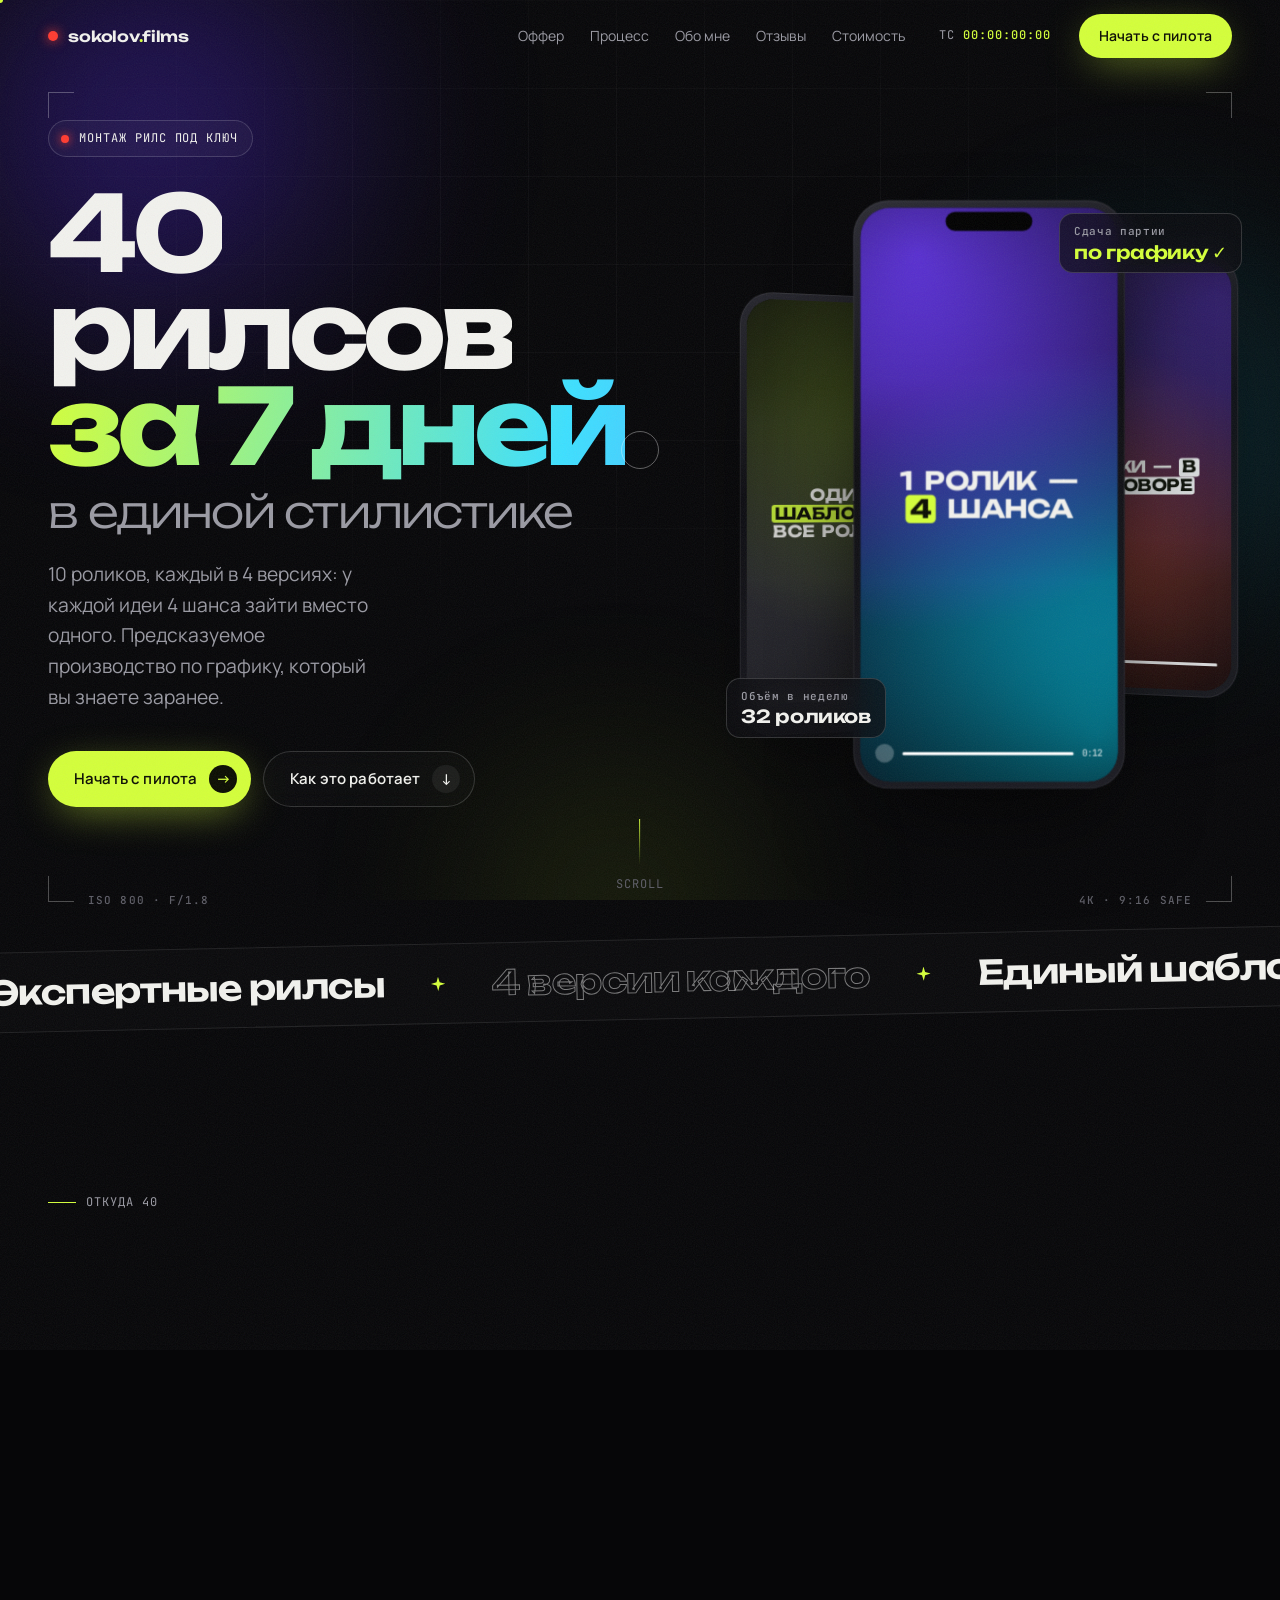
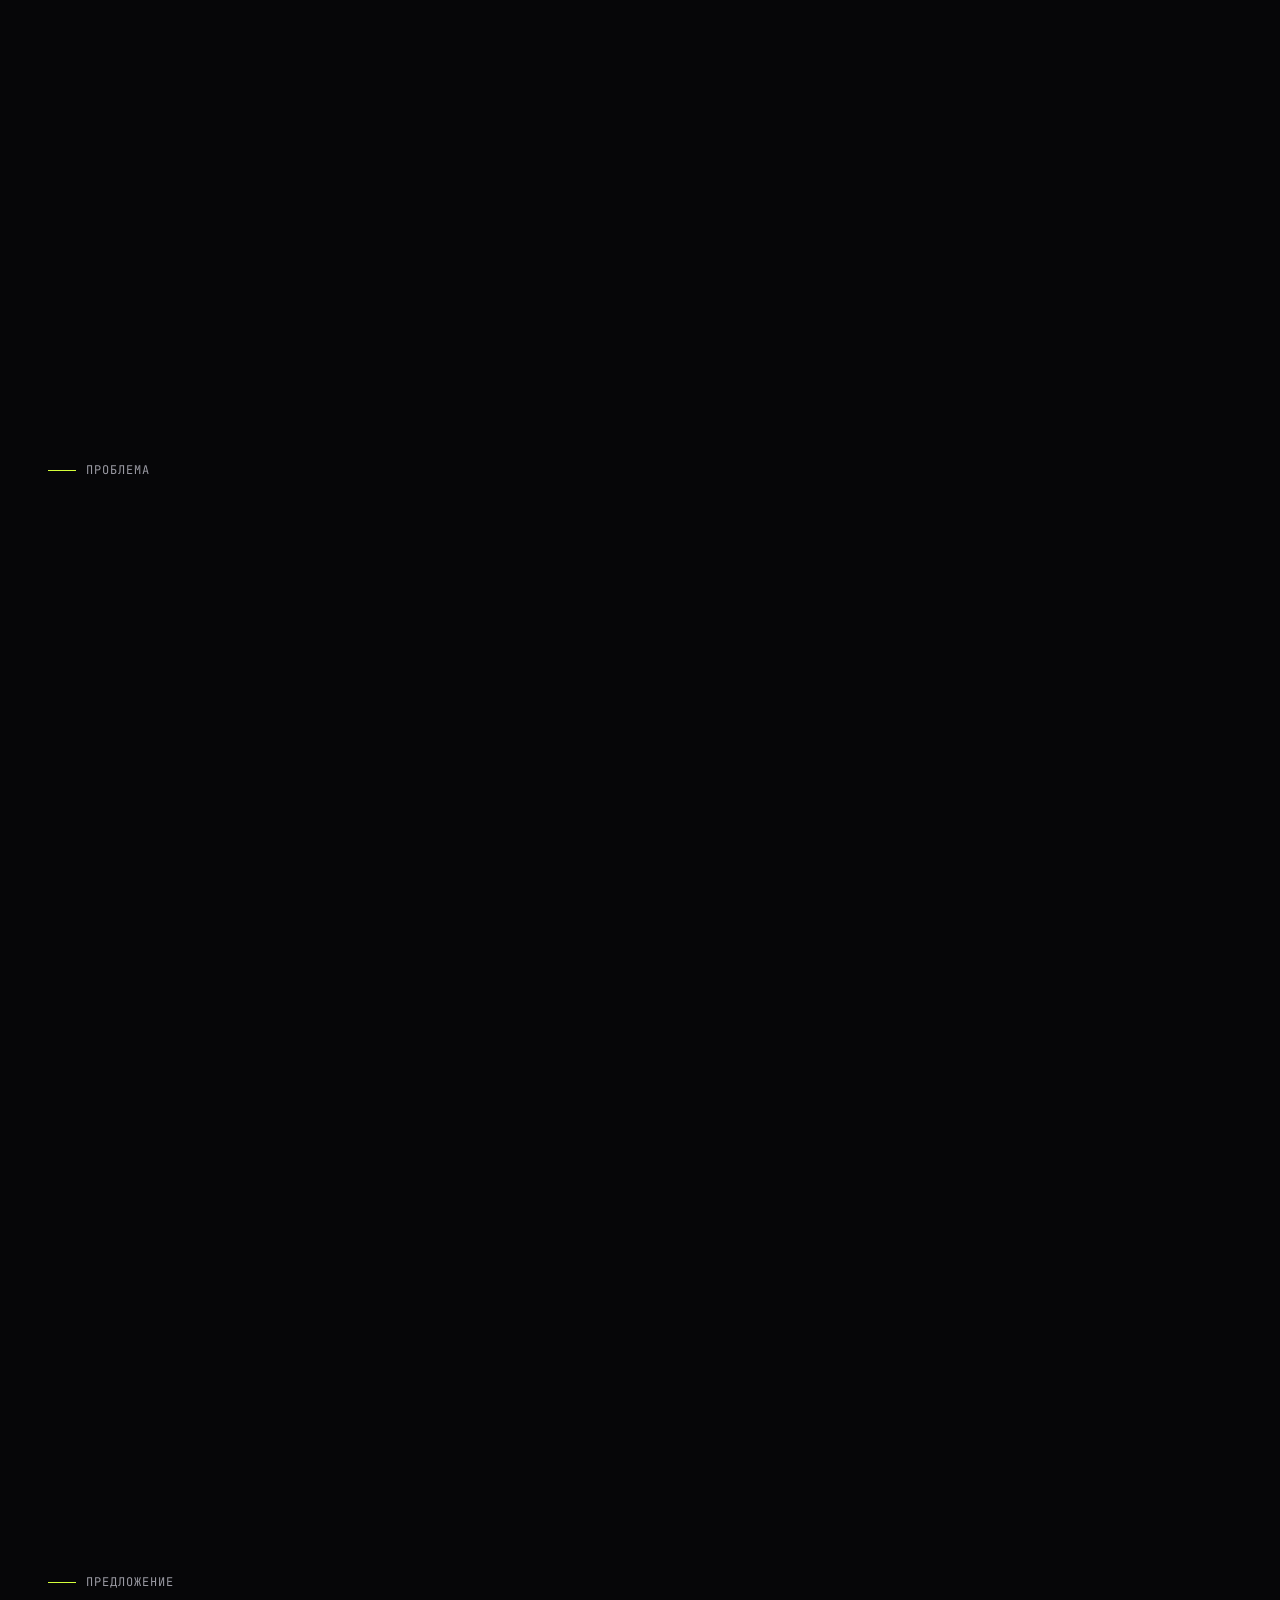
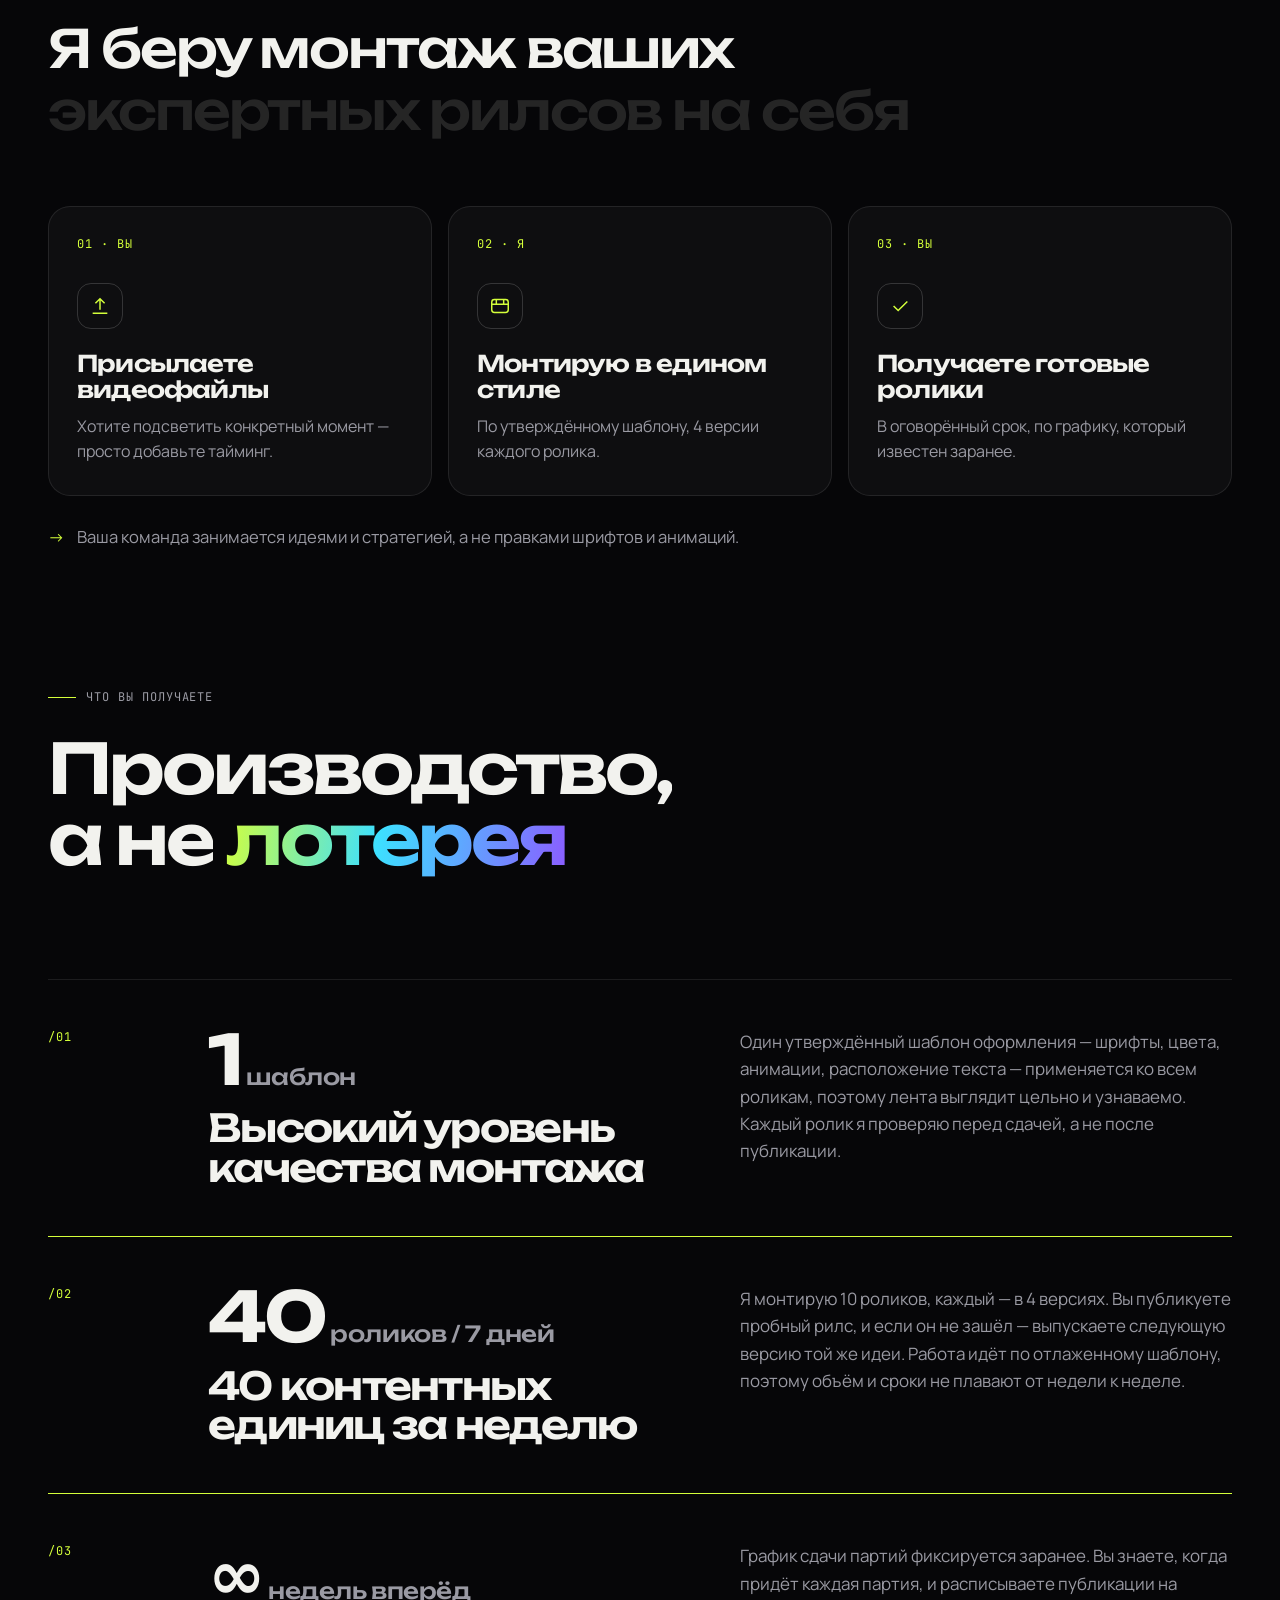
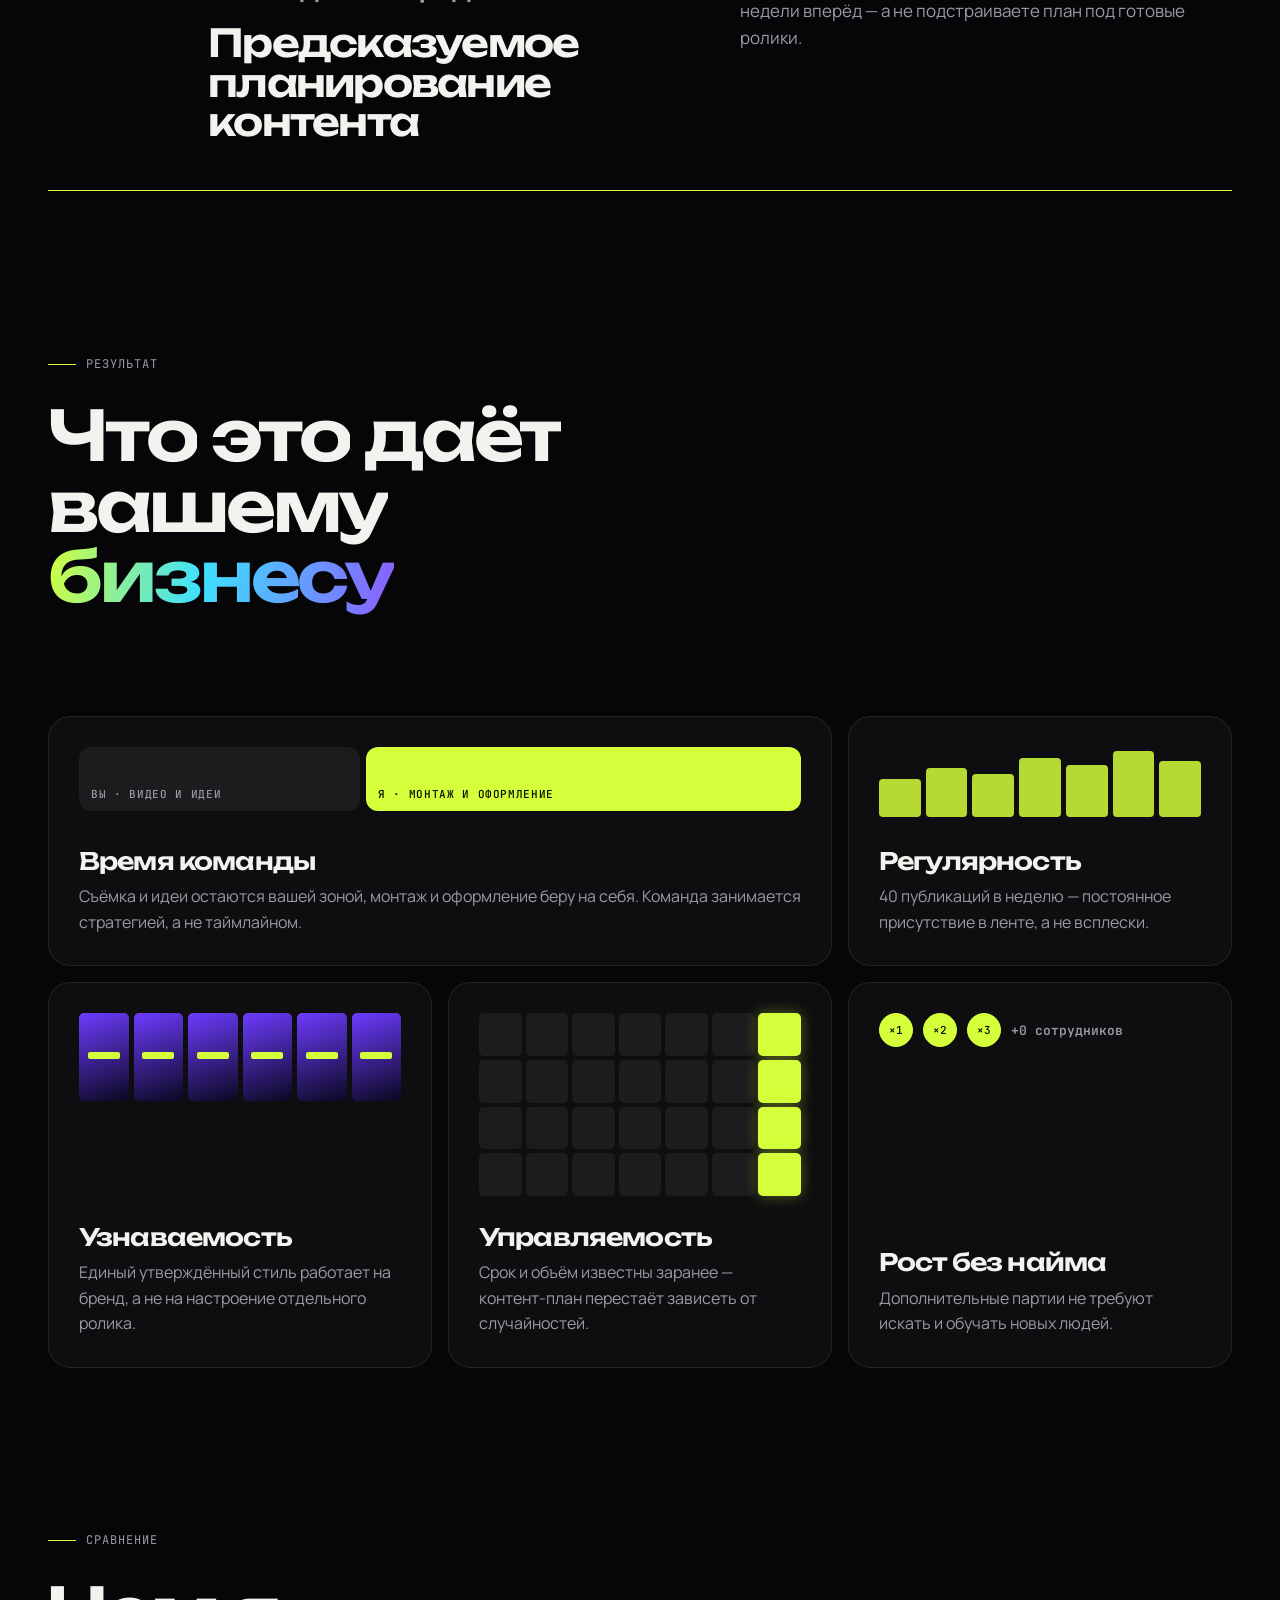
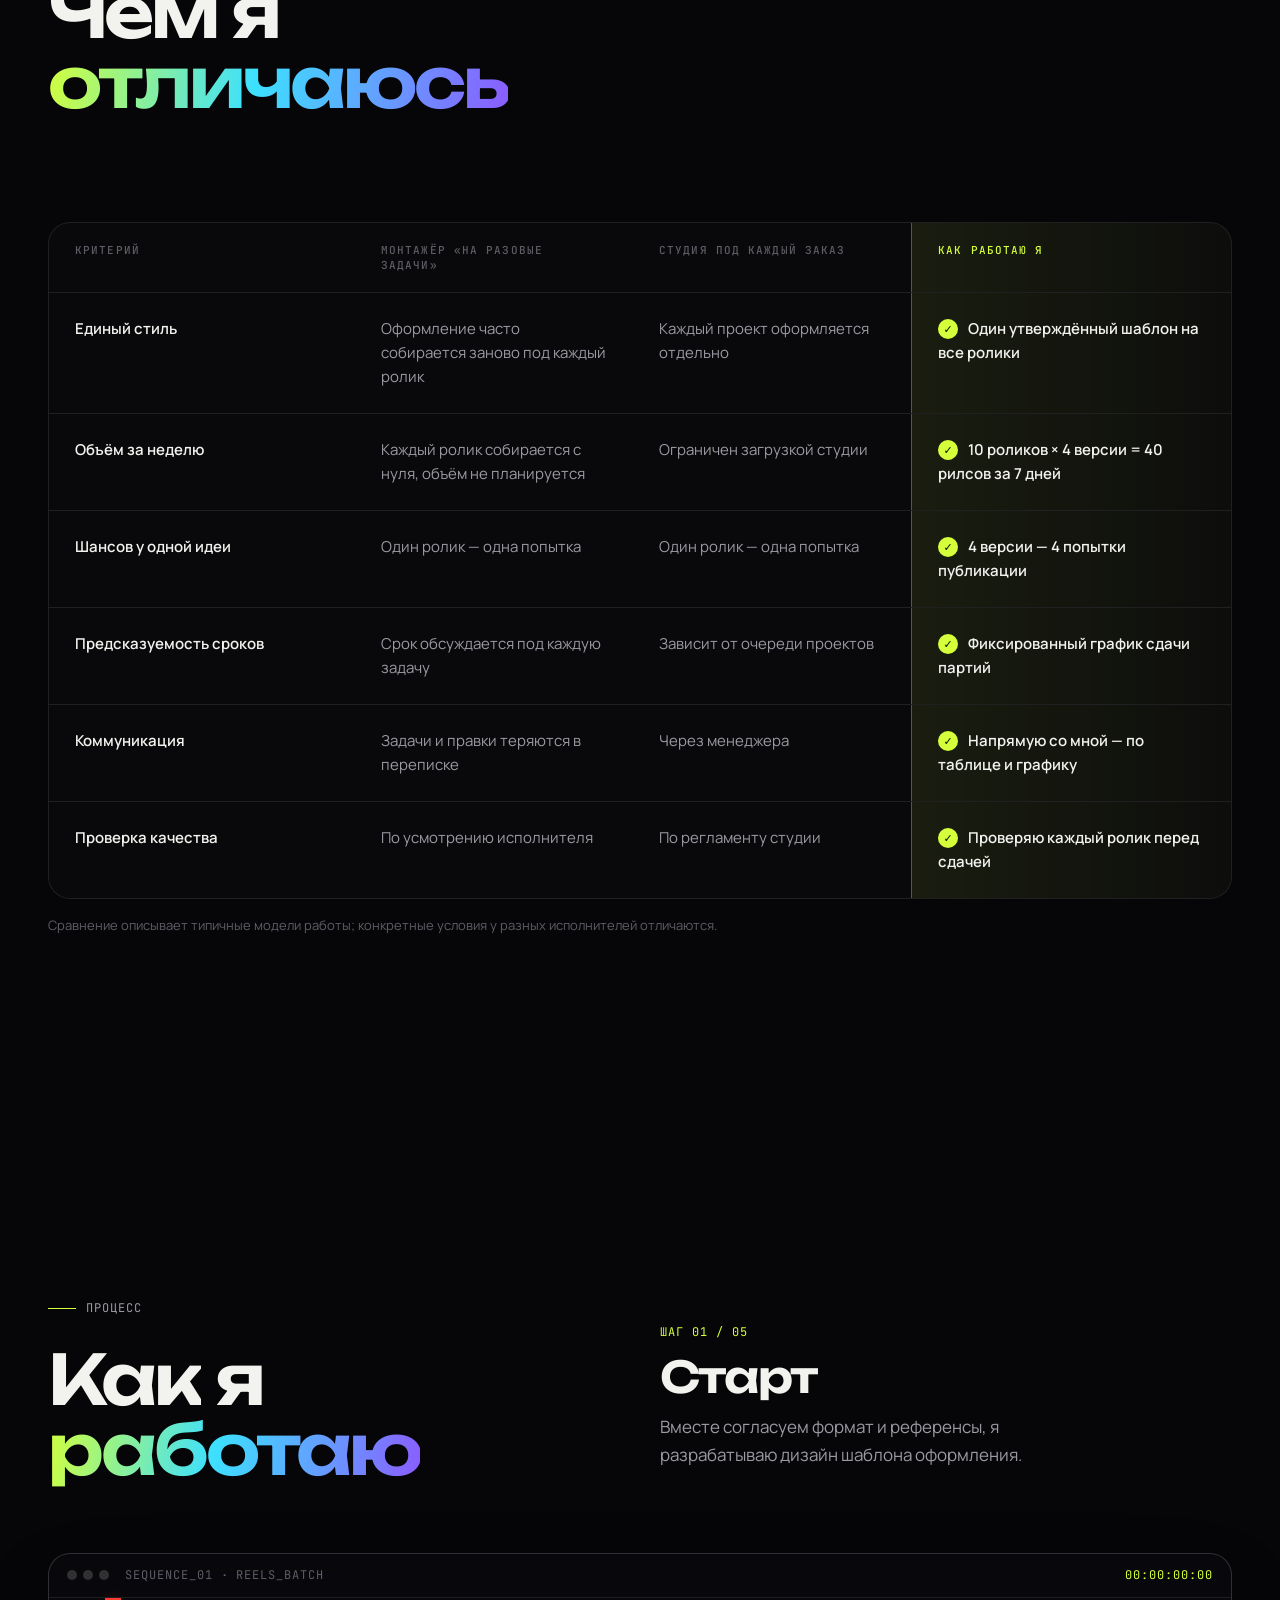
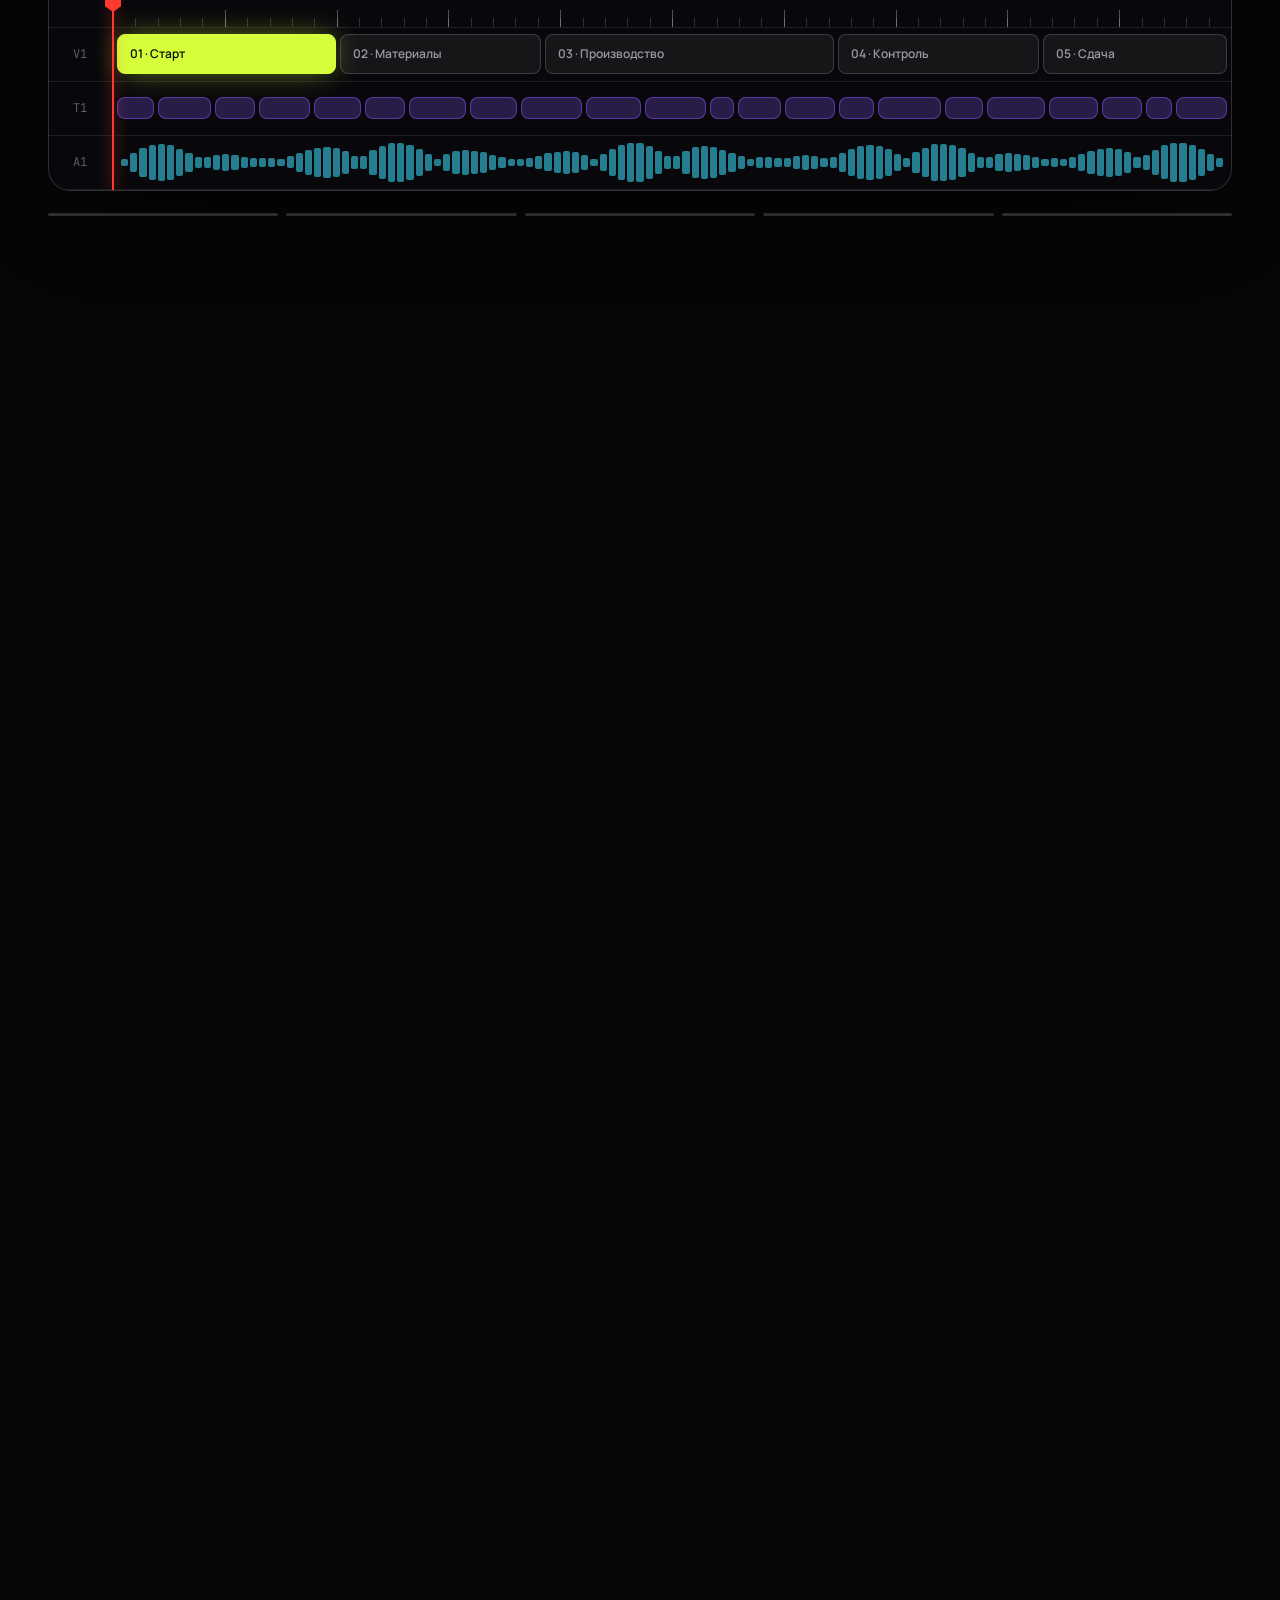
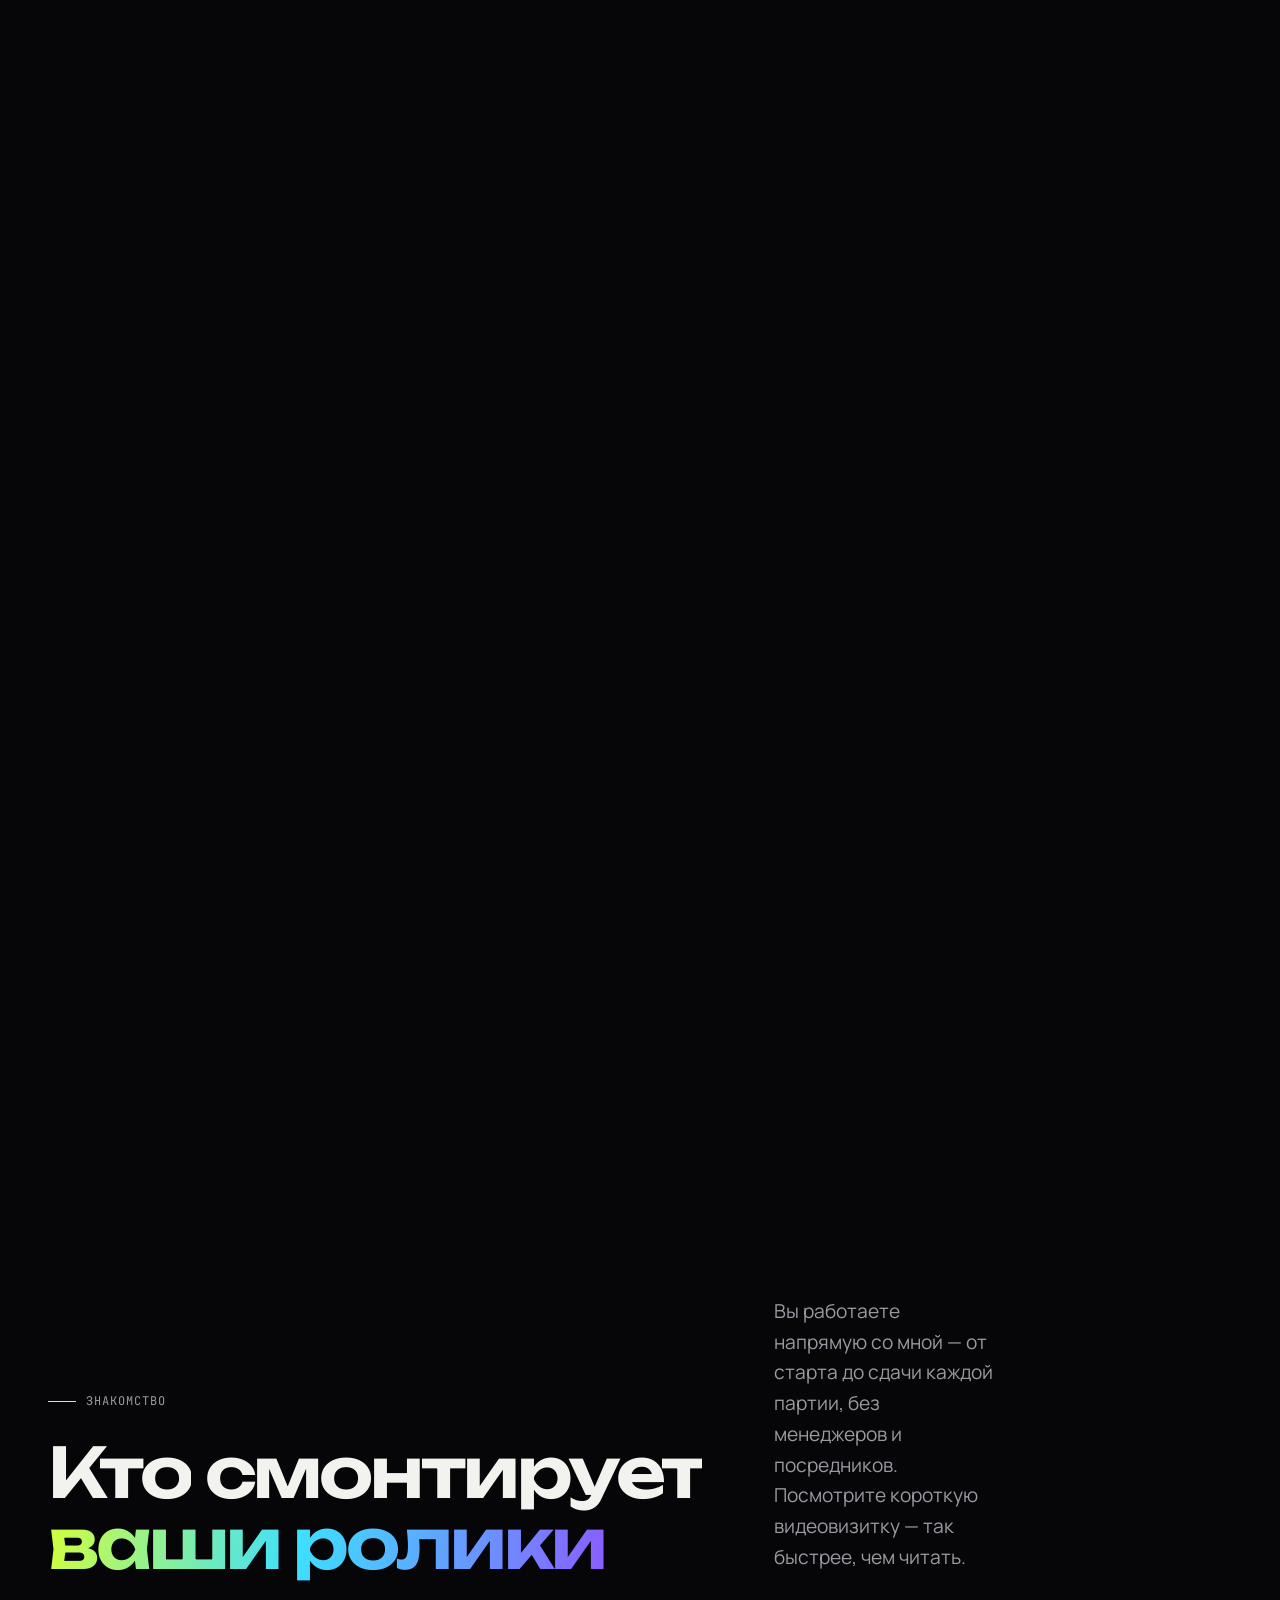
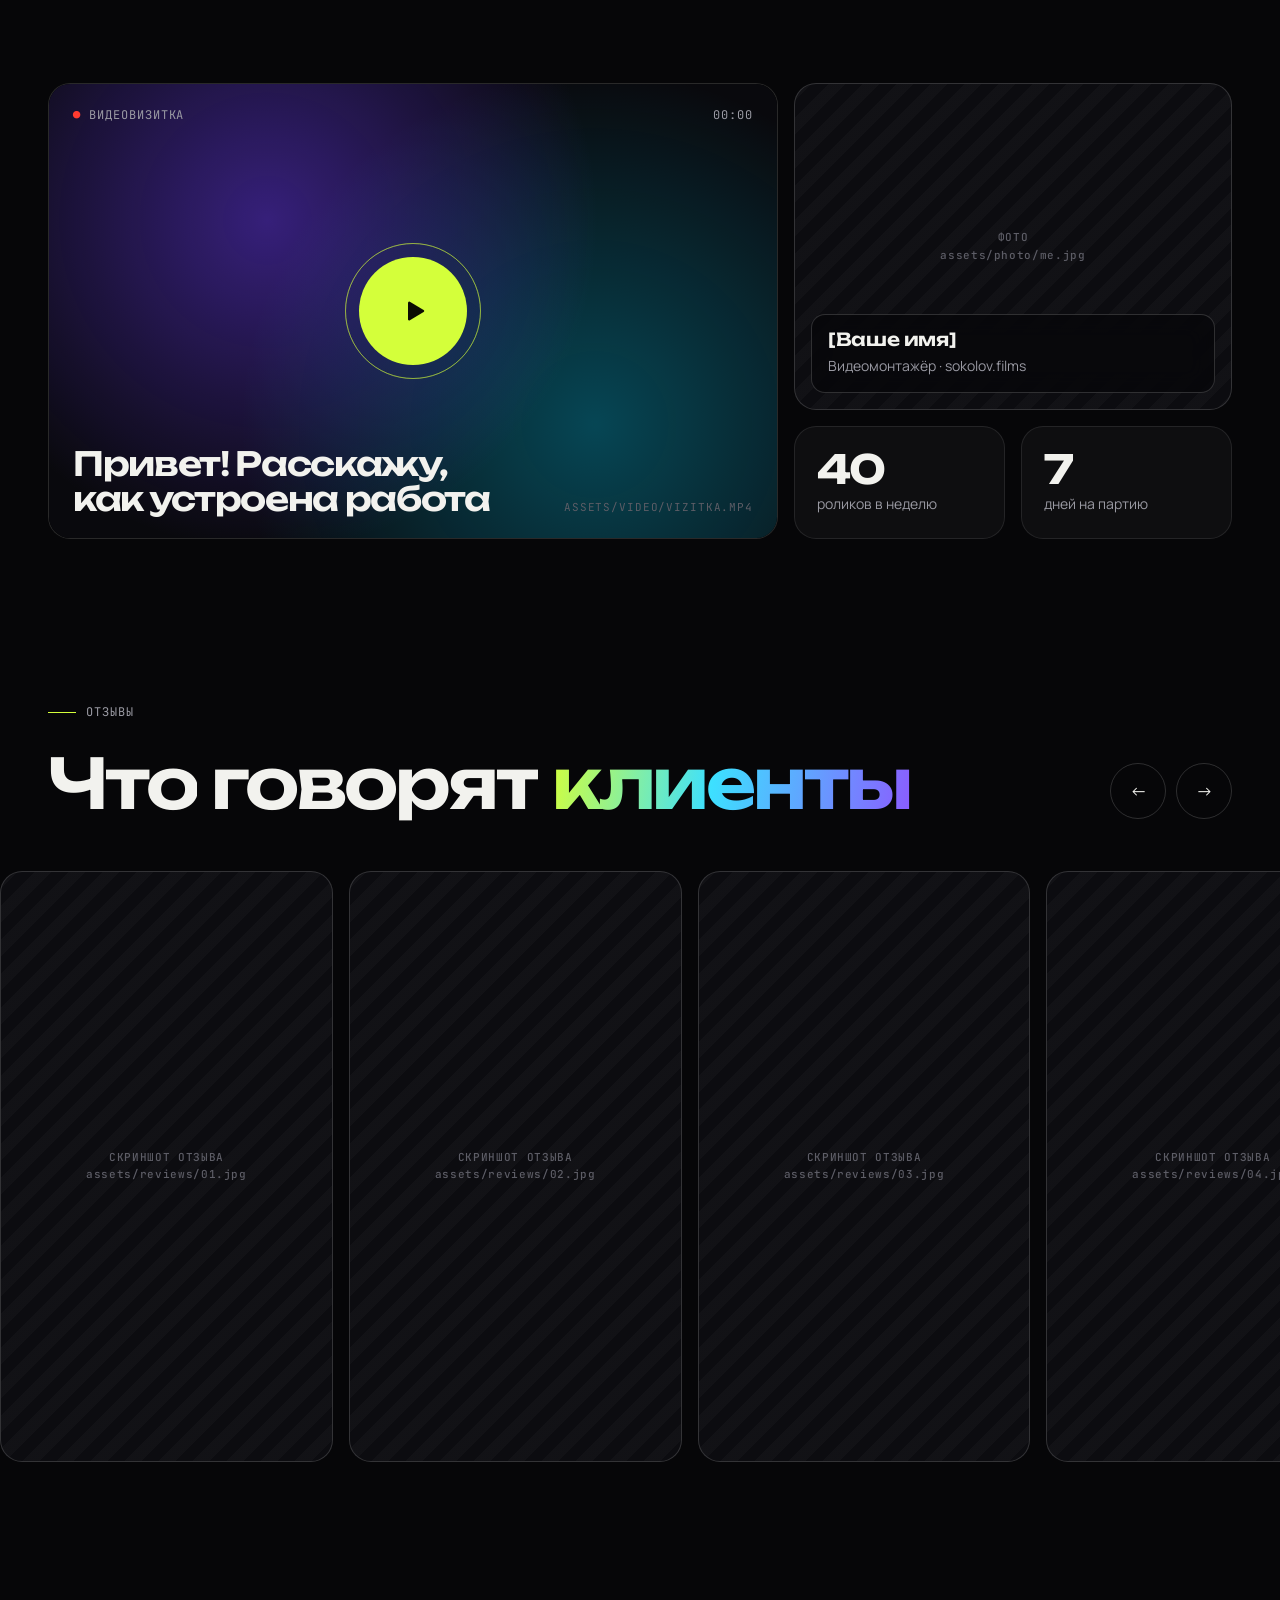
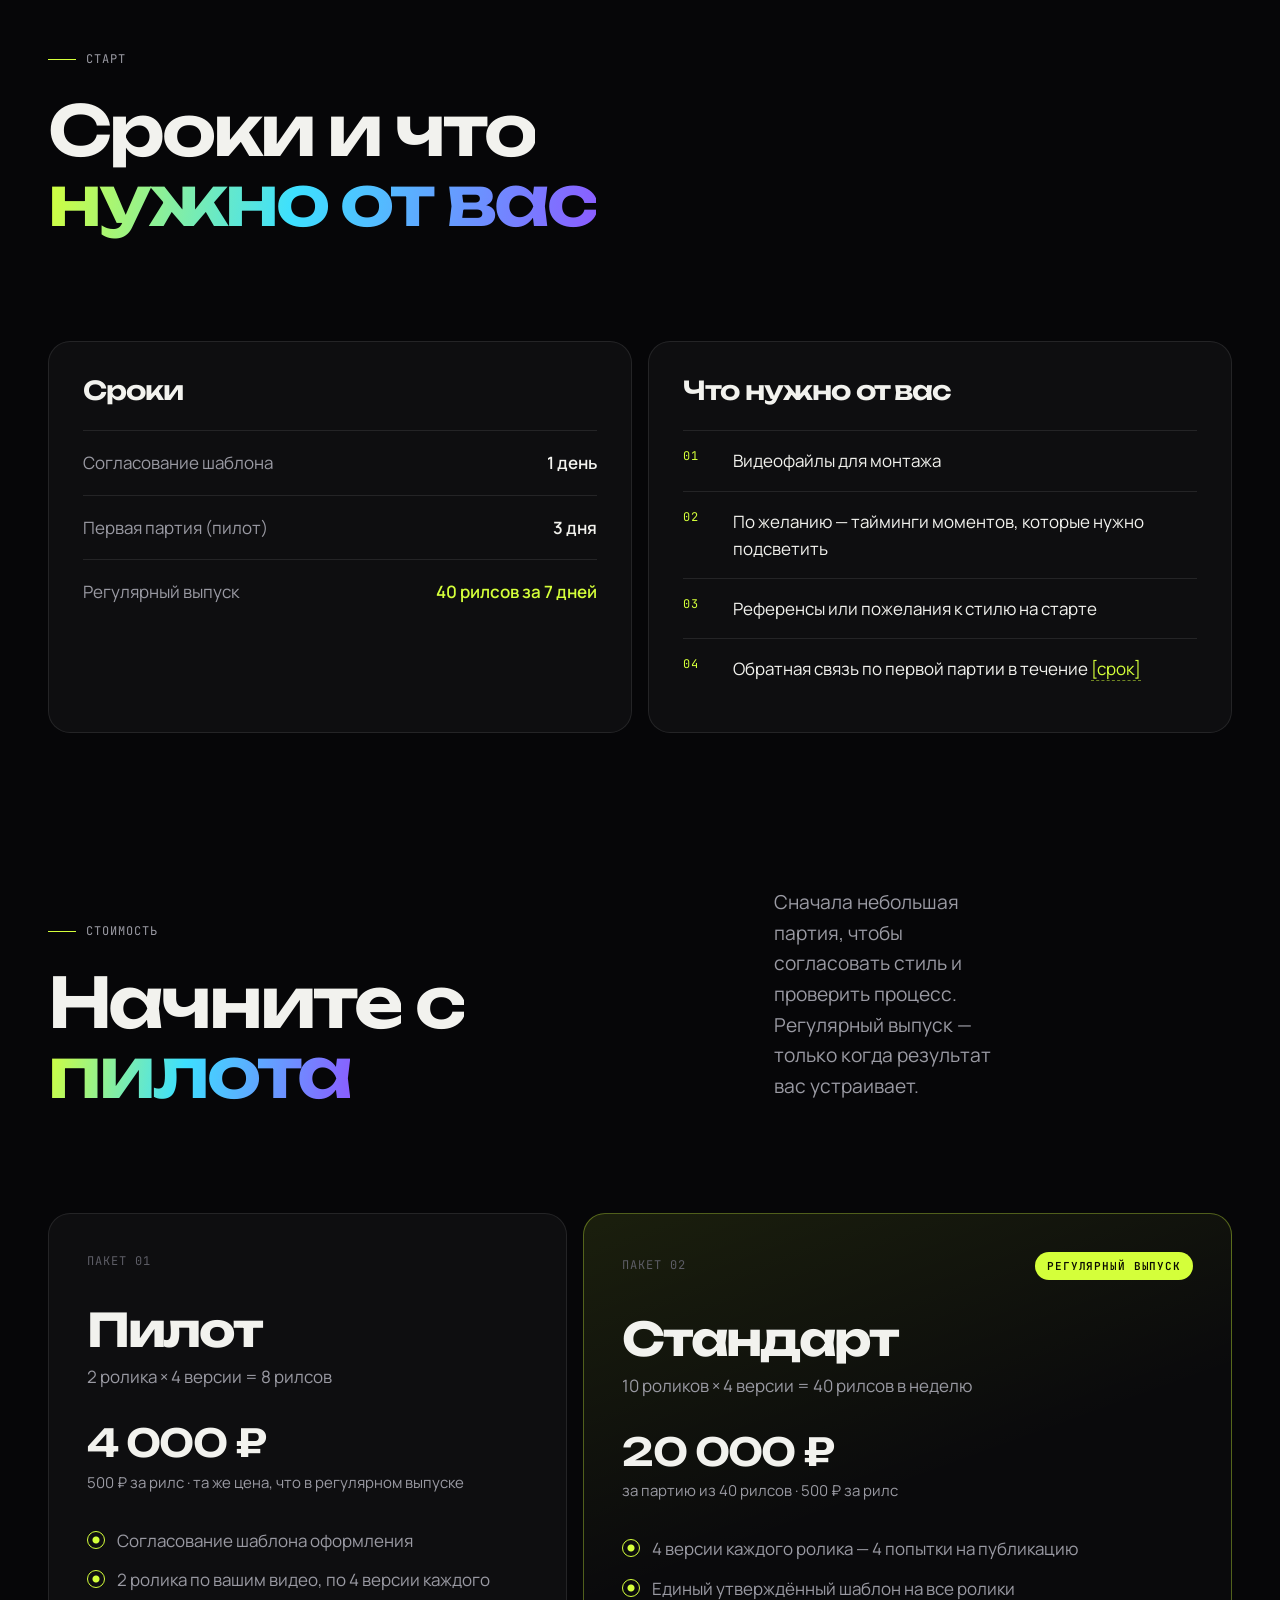
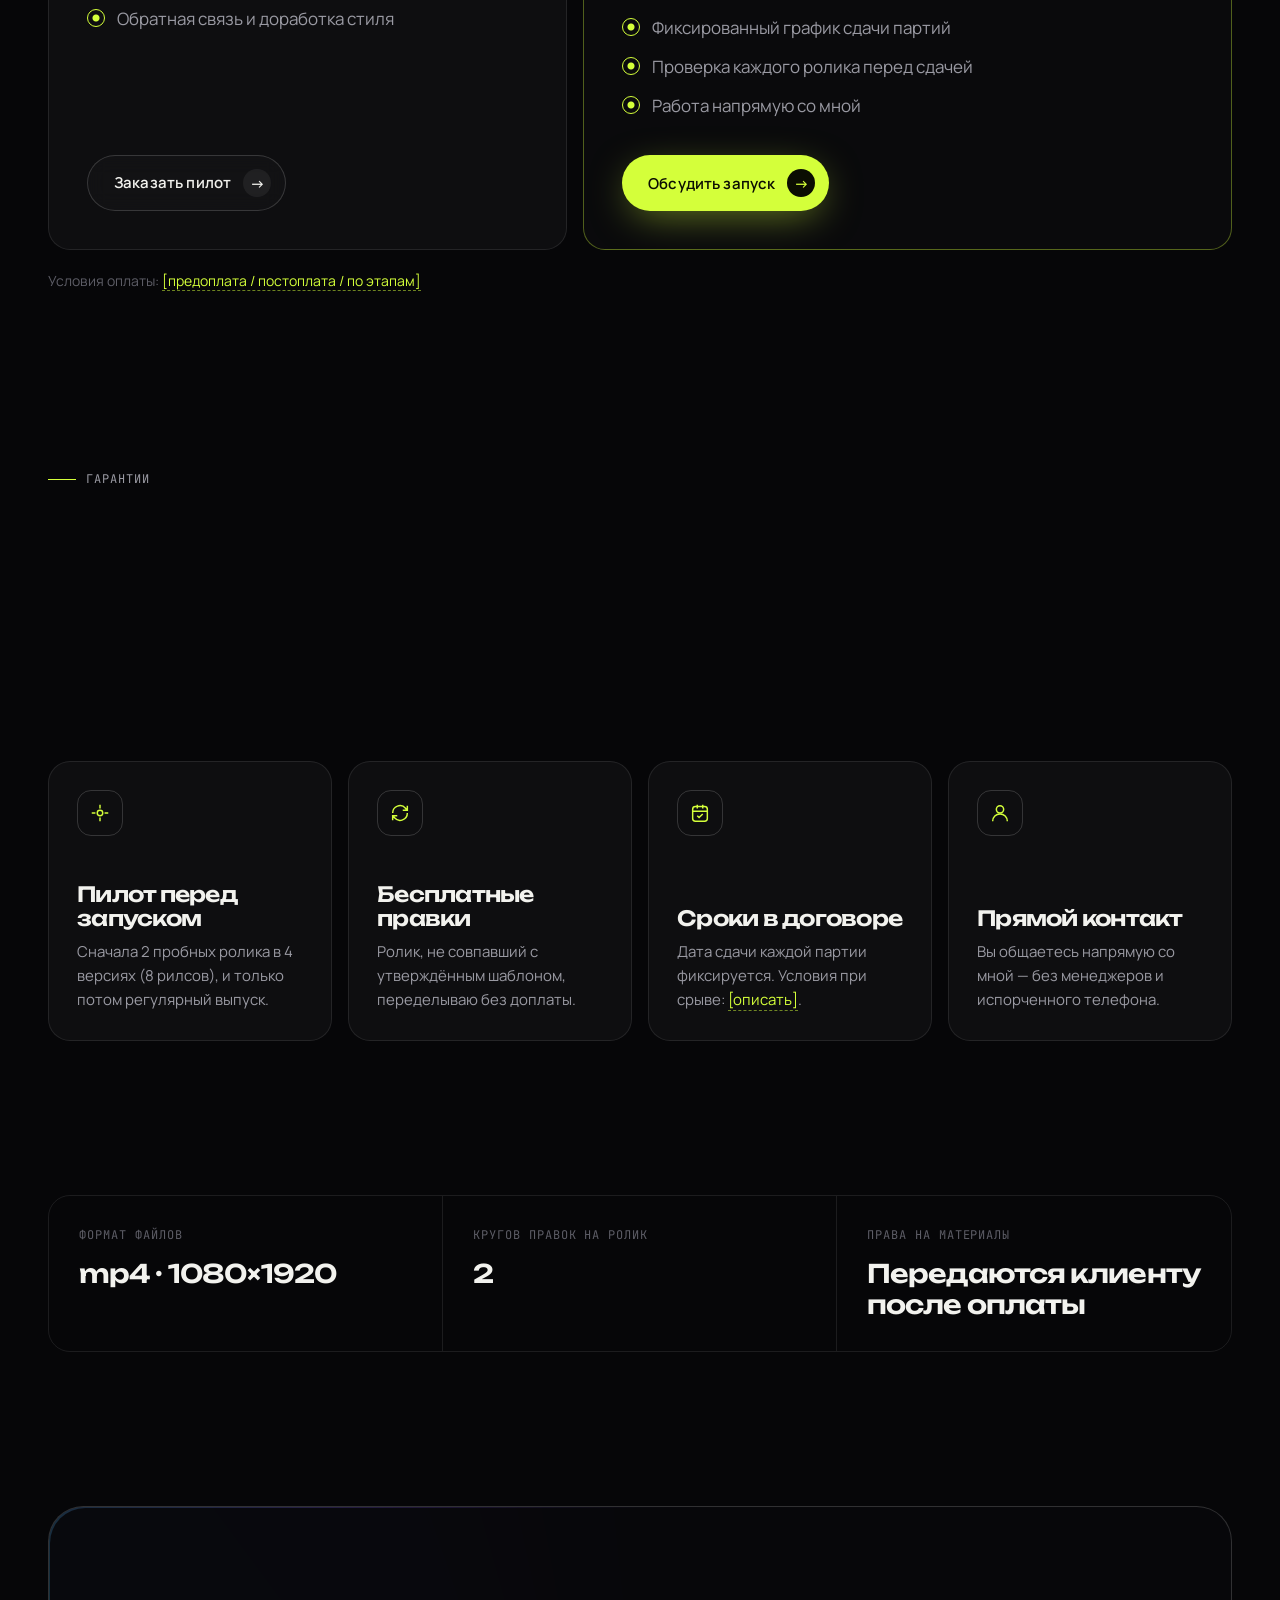
==== index.html @ 47678e2d "Add lead form that sends requests to Telegram The form posts to /api/lead, a Vercel function that fo" ====
<!doctype html>
<html lang="ru">
<head>
<meta charset="utf-8">
<meta name="viewport" content="width=device-width, initial-scale=1, viewport-fit=cover">
<title>Монтаж рилс под ключ — 40 роликов за 7 дней</title>
<meta name="description" content="Монтаж экспертных рилсов под ключ: 40 готовых роликов за 7 дней в единой фирменной стилистике и по фиксированному графику.">
<meta name="theme-color" content="#060608">
<meta property="og:type" content="website">
<meta property="og:title" content="Монтаж рилс под ключ — 40 роликов за 7 дней">
<meta property="og:description" content="Единый шаблон, проверка каждого ролика, фиксированный график сдачи партий.">
<!-- <meta property="og:image" content="assets/og.jpg"> -->
<link rel="icon" href="data:image/svg+xml,%3Csvg xmlns='http://www.w3.org/2000/svg' viewBox='0 0 32 32'%3E%3Crect width='32' height='32' rx='8' fill='%23060608'/%3E%3Ccircle cx='16' cy='16' r='7' fill='%23d4ff3a'/%3E%3C/svg%3E">
<link rel="preconnect" href="https://fonts.googleapis.com">
<link rel="preconnect" href="https://fonts.gstatic.com" crossorigin>
<link href="https://fonts.googleapis.com/css2?family=Unbounded:wght@300;400;500;600;700;800&family=Manrope:wght@300;400;500;600;700&family=JetBrains+Mono:wght@400;500&display=swap" rel="stylesheet">

<style>
/* =========================================================
   ТОКЕНЫ
   ========================================================= */
:root{
  --bg:#060608;
  --bg-2:#0c0c10;
  --panel:rgba(255,255,255,.035);
  --panel-2:rgba(255,255,255,.06);
  --line:rgba(255,255,255,.09);
  --line-2:rgba(255,255,255,.16);
  --text:#f2f2ee;
  --muted:#9a9aa3;
  --dim:#5d5d66;
  --acid:#d4ff3a;          /* главный акцент */
  --acid-ink:#0b0d02;
  --rec:#ff3b30;
  --violet:#8b5cff;
  --cyan:#3de0ff;
  --iris:linear-gradient(100deg,#d4ff3a 0%,#3de0ff 45%,#8b5cff 100%);
  --r:22px;
  --r-sm:14px;
  --gut:clamp(16px,4vw,48px);
  --max:1320px;
  --f-display:"Unbounded",system-ui,sans-serif;
  --f-body:"Manrope",system-ui,sans-serif;
  --f-mono:"JetBrains Mono",ui-monospace,monospace;
  --ease:cubic-bezier(.2,.7,.1,1);
}
*,*::before,*::after{box-sizing:border-box}
html{-webkit-text-size-adjust:100%;scroll-behavior:smooth}
body{
  margin:0;background:var(--bg);color:var(--text);
  font:400 17px/1.6 var(--f-body);
  -webkit-font-smoothing:antialiased;overflow-x:hidden;
}
img,video{display:block;max-width:100%}
a{color:inherit;text-decoration:none}
button{font:inherit;color:inherit;background:none;border:0;cursor:pointer}
::selection{background:var(--acid);color:var(--acid-ink)}
.wrap{max-width:var(--max);margin:0 auto;padding:0 var(--gut)}
.mono{font-family:var(--f-mono);font-size:12px;letter-spacing:.08em;text-transform:uppercase}
.ph{ /* заглушки, которые нужно заполнить */
  color:var(--acid);border-bottom:1px dashed rgba(212,255,58,.5);white-space:nowrap
}

/* =========================================================
   ФОН: свечения, сетка, зерно
   ========================================================= */
.bg{position:fixed;inset:0;z-index:-1;overflow:hidden;pointer-events:none}
.bg .blob{position:absolute;border-radius:50%;filter:blur(90px);opacity:.45;will-change:transform}
.bg .b1{width:48vw;height:48vw;left:-12vw;top:-14vw;background:radial-gradient(circle,#5b2cff 0%,transparent 65%);animation:drift1 22s ease-in-out infinite alternate}
.bg .b2{width:40vw;height:40vw;right:-10vw;top:20vh;background:radial-gradient(circle,#0fb6d9 0%,transparent 65%);opacity:.3;animation:drift2 26s ease-in-out infinite alternate}
.bg .b3{width:36vw;height:36vw;left:30vw;bottom:-18vw;background:radial-gradient(circle,#9dc71a 0%,transparent 65%);opacity:.18;animation:drift1 30s ease-in-out infinite alternate-reverse}
@keyframes drift1{to{transform:translate(8vw,6vh) scale(1.15)}}
@keyframes drift2{to{transform:translate(-10vw,-4vh) scale(.9)}}
.bg .grid{position:absolute;inset:0;
  background-image:linear-gradient(var(--line) 1px,transparent 1px),linear-gradient(90deg,var(--line) 1px,transparent 1px);
  background-size:88px 88px;opacity:.35;
  mask-image:radial-gradient(ellipse 80% 60% at 50% 30%,#000 30%,transparent 80%);
  -webkit-mask-image:radial-gradient(ellipse 80% 60% at 50% 30%,#000 30%,transparent 80%)}
.grain{position:fixed;inset:-50%;z-index:100;pointer-events:none;opacity:.07;
  background-image:url("data:image/svg+xml,%3Csvg xmlns='http://www.w3.org/2000/svg' width='220' height='220'%3E%3Cfilter id='n'%3E%3CfeTurbulence type='fractalNoise' baseFrequency='.9' numOctaves='3' stitchTiles='stitch'/%3E%3C/filter%3E%3Crect width='100%25' height='100%25' filter='url(%23n)'/%3E%3C/svg%3E");
  animation:grain .9s steps(6) infinite}
@keyframes grain{0%{transform:translate(0,0)}20%{transform:translate(-4%,3%)}40%{transform:translate(3%,-5%)}60%{transform:translate(-2%,6%)}80%{transform:translate(5%,2%)}100%{transform:translate(0,0)}}

/* =========================================================
   ПРЕЛОАДЕР
   ========================================================= */
.loader{position:fixed;inset:0;z-index:200;background:var(--bg);display:grid;place-items:center;
  transition:clip-path 1s var(--ease);clip-path:inset(0 0 0 0)}
.loader.done{clip-path:inset(0 0 100% 0)}
.loader-in{width:min(360px,80vw)}
.loader-row{display:flex;justify-content:space-between;color:var(--muted);margin-bottom:12px}
.loader-bar{height:2px;background:var(--line);overflow:hidden}
.loader-bar i{display:block;height:100%;width:0;background:var(--acid);box-shadow:0 0 20px var(--acid)}
.loader-pct{font:500 64px/1 var(--f-display);margin-top:18px;letter-spacing:-.04em}

/* =========================================================
   КУРСОР (только мышь)
   ========================================================= */
.cur,.cur-ring{position:fixed;left:0;top:0;z-index:150;pointer-events:none;border-radius:50%;display:none}
@media (pointer:fine){.cur,.cur-ring{display:block}}
.cur{width:6px;height:6px;margin:-3px 0 0 -3px;background:var(--acid)}
.cur-ring{width:38px;height:38px;margin:-19px 0 0 -19px;border:1px solid rgba(255,255,255,.35);
  transition:width .35s var(--ease),height .35s var(--ease),margin .35s var(--ease),background .35s,border-color .35s;
  display:grid;place-items:center;font:500 10px/1 var(--f-mono);letter-spacing:.1em;color:var(--acid-ink)}
.cur-ring span{opacity:0;transition:opacity .2s}
body.hov .cur-ring{width:64px;height:64px;margin:-32px 0 0 -32px;border-color:var(--acid);background:rgba(212,255,58,.08)}
body.hov-play .cur-ring{width:92px;height:92px;margin:-46px 0 0 -46px;background:var(--acid);border-color:var(--acid)}
body.hov-play .cur-ring span{opacity:1}

/* =========================================================
   ШАПКА
   ========================================================= */
.prog{position:fixed;left:0;top:0;height:2px;width:100%;z-index:90;transform-origin:0 50%;transform:scaleX(0);background:var(--iris)}
header.top{position:fixed;inset:0 0 auto 0;z-index:80;transition:background .4s,backdrop-filter .4s,border-color .4s;border-bottom:1px solid transparent}
header.top.scrolled{background:rgba(6,6,8,.62);backdrop-filter:blur(18px) saturate(1.4);-webkit-backdrop-filter:blur(18px) saturate(1.4);border-color:var(--line)}
.nav{display:flex;align-items:center;gap:28px;height:72px}
.logo{display:flex;align-items:center;gap:10px;font:600 15px/1 var(--f-display);letter-spacing:-.01em}
.logo .dot{width:10px;height:10px;border-radius:50%;background:var(--rec);box-shadow:0 0 12px var(--rec);animation:blink 1.4s steps(2) infinite}
@keyframes blink{50%{opacity:.25}}
.nav-links{display:flex;gap:26px;margin-left:auto;font-size:14px;color:var(--muted)}
.nav-links a{position:relative;transition:color .25s}
.nav-links a:hover{color:var(--text)}
.nav-links a::after{content:"";position:absolute;left:0;bottom:-6px;height:1px;width:100%;background:var(--acid);transform:scaleX(0);transform-origin:right;transition:transform .4s var(--ease)}
.nav-links a:hover::after{transform:scaleX(1);transform-origin:left}
.tc{color:var(--muted);font-variant-numeric:tabular-nums;min-width:118px;text-align:right}
.tc b{color:var(--acid);font-weight:500}
.burger{display:none;width:44px;height:44px;margin-left:auto;border:1px solid var(--line-2);border-radius:50%;position:relative}
.burger i{position:absolute;left:13px;right:13px;height:1.5px;background:var(--text);transition:transform .35s var(--ease),top .35s var(--ease)}
.burger i:nth-child(1){top:18px}.burger i:nth-child(2){top:25px}
body.menu .burger i:nth-child(1){top:21px;transform:rotate(45deg)}
body.menu .burger i:nth-child(2){top:21px;transform:rotate(-45deg)}
.nav-links a{white-space:nowrap}
@media (max-width:1180px){.tc{display:none}}
@media (max-width:980px){.nav-links,.nav-cta{display:none!important}.burger{display:block}}
.mmenu{position:fixed;inset:0;z-index:70;background:rgba(6,6,8,.96);backdrop-filter:blur(20px);-webkit-backdrop-filter:blur(20px);
  display:flex;flex-direction:column;justify-content:center;padding:0 var(--gut);gap:8px;
  clip-path:circle(0% at calc(100% - 38px) 36px);transition:clip-path .7s var(--ease)}
body.menu .mmenu{clip-path:circle(150% at calc(100% - 38px) 36px)}
.mmenu a{font:600 clamp(30px,9vw,48px)/1.2 var(--f-display);letter-spacing:-.03em}
.mmenu a span{color:var(--dim);font:400 12px var(--f-mono);margin-right:14px;vertical-align:middle}

/* =========================================================
   КНОПКИ
   ========================================================= */
.btn{position:relative;display:inline-flex;align-items:center;gap:12px;height:56px;padding:0 26px;border-radius:999px;
  font:600 15px/1 var(--f-body);letter-spacing:.01em;white-space:nowrap;overflow:hidden;isolation:isolate;
  transition:transform .3s var(--ease)}
.btn-acid{background:var(--acid);color:var(--acid-ink);box-shadow:0 0 0 0 rgba(212,255,58,.4),0 10px 40px -10px rgba(212,255,58,.55)}
.btn-acid::before{content:"";position:absolute;inset:0;z-index:-1;background:#fff;transform:translateY(101%);border-radius:inherit;transition:transform .5s var(--ease)}
.btn-acid:hover::before{transform:translateY(0)}
.btn-ghost{border:1px solid var(--line-2);background:rgba(255,255,255,.02);backdrop-filter:blur(10px);-webkit-backdrop-filter:blur(10px)}
.btn-ghost:hover{border-color:var(--text)}
.btn .arr{width:28px;height:28px;border-radius:50%;display:grid;place-items:center;background:var(--acid-ink);color:var(--acid);margin-right:-12px;transition:transform .4s var(--ease)}
.btn-ghost .arr{background:var(--panel-2);color:var(--text)}
.btn:hover .arr{transform:rotate(-45deg)}
.btn-sm{height:44px;padding:0 20px;font-size:14px}

/* =========================================================
   ОБЩИЕ СЕКЦИИ
   ========================================================= */
section{position:relative;padding:clamp(90px,12vw,170px) 0}
.eyebrow{display:inline-flex;align-items:center;gap:10px;color:var(--muted);margin-bottom:26px}
.eyebrow::before{content:"";width:28px;height:1px;background:var(--acid)}
.h2{font:600 clamp(32px,5.4vw,76px)/1.02 var(--f-display);letter-spacing:-.045em;margin:0 0 28px;max-width:16ch}
.h2 em{font-style:normal;background:var(--iris);-webkit-background-clip:text;background-clip:text;color:transparent}
.lead{font-size:clamp(17px,1.5vw,20px);color:var(--muted);max-width:56ch;margin:0}
.sec-head{display:grid;grid-template-columns:1.2fr .8fr;gap:40px;align-items:end;margin-bottom:clamp(48px,6vw,80px)}
@media (max-width:860px){.sec-head{grid-template-columns:1fr;gap:0}}

/* появление */
.rv{opacity:0;transform:translateY(40px);transition:opacity 1s var(--ease),transform 1s var(--ease)}
.rv.in{opacity:1;transform:none}
.w{display:inline-block;overflow:hidden;vertical-align:top;padding-bottom:.08em;margin-bottom:-.08em}
.w>span{display:inline-block;transform:translateY(110%);transition:transform 1s var(--ease)}
.split.in .w>span{transform:none}

/* карточки со «спотлайтом» */
.spot{position:relative;background:var(--panel);border:1px solid var(--line);border-radius:var(--r);overflow:hidden;isolation:isolate}
.spot::before{content:"";position:absolute;inset:0;z-index:-1;opacity:0;transition:opacity .4s;
  background:radial-gradient(420px circle at var(--mx,50%) var(--my,50%),rgba(212,255,58,.10),transparent 60%)}
.spot::after{content:"";position:absolute;inset:0;border-radius:inherit;padding:1px;pointer-events:none;opacity:0;transition:opacity .4s;
  background:radial-gradient(300px circle at var(--mx,50%) var(--my,50%),rgba(212,255,58,.7),transparent 60%);
  -webkit-mask:linear-gradient(#000 0 0) content-box,linear-gradient(#000 0 0);-webkit-mask-composite:xor;mask-composite:exclude}
.spot:hover::before,.spot:hover::after{opacity:1}

/* =========================================================
   HERO
   ========================================================= */
.hero{min-height:100svh;padding:120px 0 60px;display:flex;align-items:center}
.hero .wrap{width:100%;display:grid;grid-template-columns:1.15fr .85fr;gap:40px;align-items:center}
.vf{position:absolute;inset:92px var(--gut) 28px;pointer-events:none}
.vf i{position:absolute;width:26px;height:26px;border-color:rgba(255,255,255,.28);border-style:solid;border-width:0}
.vf i:nth-child(1){left:0;top:0;border-left-width:1px;border-top-width:1px}
.vf i:nth-child(2){right:0;top:0;border-right-width:1px;border-top-width:1px}
.vf i:nth-child(3){left:0;bottom:0;border-left-width:1px;border-bottom-width:1px}
.vf i:nth-child(4){right:0;bottom:0;border-right-width:1px;border-bottom-width:1px}
.vf .vf-l,.vf .vf-r{position:absolute;bottom:-4px;color:var(--dim);font:500 11px/1 var(--f-mono);letter-spacing:.1em}
.vf .vf-l{left:40px}.vf .vf-r{right:40px}
.rec{display:inline-flex;align-items:center;gap:10px;padding:8px 14px 8px 12px;border:1px solid var(--line-2);border-radius:999px;background:rgba(255,255,255,.03);color:var(--text)}
.rec i{width:8px;height:8px;border-radius:50%;background:var(--rec);box-shadow:0 0 10px var(--rec);animation:blink 1.4s steps(2) infinite}
.h1{font:700 clamp(44px,8.2vw,128px)/.92 var(--f-display);letter-spacing:-.06em;margin:28px 0 26px}
.h1 .ln{display:block}
.h1 .grad{background:var(--iris);background-size:200% 100%;-webkit-background-clip:text;background-clip:text;color:transparent;animation:iris 8s linear infinite}
@keyframes iris{to{background-position:200% 0}}
.h1 .thin{font-weight:300;color:var(--muted)}
.hero p.lead{margin-bottom:38px}
.hero-cta{display:flex;flex-wrap:wrap;gap:12px}
.hero-meta{display:flex;flex-wrap:wrap;gap:8px 22px;margin-top:44px;color:var(--dim)}
.hero-meta span::before{content:"◆ ";color:var(--acid)}

/* телефоны */
.phones{position:relative;height:min(640px,78vh);perspective:1400px}
.phones-in{position:absolute;inset:0;transform-style:preserve-3d;transition:transform .6s var(--ease)}
.ph9{position:absolute;aspect-ratio:9/19.5;border-radius:34px;padding:7px;
  background:linear-gradient(160deg,#2b2b33,#0d0d11 40%,#1b1b22);box-shadow:0 40px 90px -20px rgba(0,0,0,.9),inset 0 0 0 1px rgba(255,255,255,.08)}
.ph9 .scr{position:relative;width:100%;height:100%;border-radius:28px;overflow:hidden;background:#000}
.ph9 .notch{position:absolute;top:11px;left:50%;transform:translateX(-50%);width:32%;height:18px;border-radius:12px;background:#000;z-index:3}
.ph9.p1{height:88%;left:50%;top:6%;transform:translateX(-50%) translateZ(60px);z-index:3}
.ph9.p2{height:70%;left:0;top:18%;transform:rotateY(18deg) translateZ(-40px);opacity:.85;z-index:2}
.ph9.p3{height:70%;right:0;top:12%;transform:rotateY(-18deg) translateZ(-40px);opacity:.85;z-index:2}
.scr .bgv{position:absolute;inset:-20%;animation:pan 14s ease-in-out infinite alternate}
.p1 .bgv{background:radial-gradient(circle at 30% 20%,#6d3bff,transparent 55%),radial-gradient(circle at 80% 80%,#00b8d9,transparent 55%),#0a0820}
.p2 .bgv{background:radial-gradient(circle at 70% 30%,#c6ff3a55,transparent 55%),radial-gradient(circle at 20% 80%,#3a3a44,transparent 60%),#0e0f0a}
.p3 .bgv{background:radial-gradient(circle at 30% 70%,#ff5a3c88,transparent 55%),radial-gradient(circle at 80% 20%,#6d3bff88,transparent 55%),#120a10}
@keyframes pan{to{transform:translate(8%,-6%) scale(1.15) rotate(6deg)}}
.scr .vig{position:absolute;inset:0;background:linear-gradient(180deg,rgba(0,0,0,.25),transparent 30%,transparent 65%,rgba(0,0,0,.55))}
.scr .ui{position:absolute;left:14px;right:14px;bottom:18px;display:flex;align-items:center;gap:8px;z-index:2;color:rgba(255,255,255,.8);font:500 9px var(--f-mono)}
.scr .ui i{width:18px;height:18px;border-radius:50%;background:rgba(255,255,255,.25)}
.scr .ui b{flex:1;height:3px;border-radius:3px;background:rgba(255,255,255,.2);overflow:hidden;position:relative}
.scr .ui b::after{content:"";position:absolute;inset:0;background:#fff;transform-origin:0;animation:bar 6s linear infinite}
@keyframes bar{from{transform:scaleX(0)}to{transform:scaleX(1)}}
.cap{position:absolute;left:10%;right:10%;top:50%;transform:translateY(-50%);z-index:2;text-align:center;
  font:700 clamp(16px,1.9vw,26px)/1.12 var(--f-display);letter-spacing:-.03em;text-transform:uppercase}
.p2 .cap,.p3 .cap{font-size:clamp(12px,1.3vw,18px)}
.cap span{display:inline-block;opacity:0;transform:translateY(14px) scale(.9);filter:blur(6px);transition:all .45s var(--ease);margin:0 .12em}
.cap span.on{opacity:1;transform:none;filter:none}
.cap span.k{color:var(--acid-ink);background:var(--acid);padding:0 .18em;border-radius:.18em}
.p3 .cap span.k{background:#fff}
.cap.out span{opacity:0;transform:translateY(-10px);filter:blur(4px)}
.tag-float{position:absolute;z-index:4;padding:10px 14px;border-radius:14px;background:rgba(12,12,16,.7);border:1px solid var(--line-2);
  backdrop-filter:blur(14px);-webkit-backdrop-filter:blur(14px);font:500 11px/1.3 var(--f-mono);letter-spacing:.06em;color:var(--muted);
  animation:float 6s ease-in-out infinite}
.tag-float b{display:block;color:var(--text);font:600 18px/1.1 var(--f-display);letter-spacing:-.02em;margin-top:4px}
.tag-float.t1{left:-4%;bottom:12%}
.tag-float.t2{right:-2%;top:6%;animation-delay:-3s}
.tag-float.t2 b{color:var(--acid)}
@keyframes float{50%{transform:translateY(-12px)}}

.scroll-hint{position:absolute;left:50%;bottom:36px;transform:translateX(-50%);display:flex;flex-direction:column;align-items:center;gap:10px;color:var(--dim)}
.scroll-hint i{width:1px;height:46px;background:linear-gradient(var(--acid),transparent);animation:sh 2s var(--ease) infinite;transform-origin:top}
@keyframes sh{0%{transform:scaleY(0)}50%{transform:scaleY(1);transform-origin:top}51%{transform-origin:bottom}100%{transform:scaleY(0);transform-origin:bottom}}

@media (max-width:980px){
  .hero .wrap{grid-template-columns:1fr}
  .phones{height:520px;max-width:520px;margin:20px auto 0;width:100%}
  .scroll-hint{display:none}
}
@media (max-width:560px){
  .phones{height:440px}
  .tag-float{display:none}
  .vf{display:none}
}

/* =========================================================
   БЕГУЩАЯ СТРОКА
   ========================================================= */
.marq{border-block:1px solid var(--line);padding:22px 0;overflow:hidden;background:rgba(255,255,255,.015);transform:rotate(-1.2deg) scale(1.02);margin:10px 0}
.marq-t{display:flex;gap:46px;width:max-content;animation:marq 38s linear infinite;font:600 clamp(20px,2.6vw,34px)/1 var(--f-display);letter-spacing:-.03em;white-space:nowrap}
.marq-t span{display:inline-flex;align-items:center;gap:46px}
.marq-t span::after{content:"";width:14px;height:14px;background:var(--acid);clip-path:polygon(50% 0,61% 39%,100% 50%,61% 61%,50% 100%,39% 61%,0 50%,39% 39%)}
.marq-t span:nth-child(even){color:transparent;-webkit-text-stroke:1px rgba(255,255,255,.45)}
@keyframes marq{to{transform:translateX(-50%)}}

/* =========================================================
   10 × 4 ВЕРСИИ
   ========================================================= */
.mult{display:grid;grid-template-columns:.95fr 1.05fr;gap:clamp(30px,5vw,80px);align-items:center}
.eq{display:flex;align-items:baseline;flex-wrap:wrap;gap:.1em .28em;font:700 clamp(54px,8vw,128px)/.95 var(--f-display);letter-spacing:-.06em;margin:0 0 30px}
.eq .op{color:var(--dim);font-weight:300}
.eq .res{background:var(--iris);background-size:200% 100%;-webkit-background-clip:text;background-clip:text;color:transparent;animation:iris 8s linear infinite}
.eq-cap{display:grid;grid-template-columns:repeat(3,auto);justify-content:start;gap:4px 34px;color:var(--dim);margin:-18px 0 34px}
.mult .lead b{color:var(--text);font-weight:600}
.chance{margin-top:34px;display:flex;align-items:center;gap:18px;padding:18px 22px;border-radius:var(--r-sm);border:1px solid rgba(212,255,58,.35);background:linear-gradient(90deg,rgba(212,255,58,.10),rgba(212,255,58,.01))}
.chance b{font:700 44px/1 var(--f-display);letter-spacing:-.05em;color:var(--acid);white-space:nowrap}
.chance span{color:var(--text);font-weight:500;line-height:1.4}
/* визуал: 1 исходник -> 4 версии */
.fork{position:relative;padding:28px;border-radius:var(--r);border:1px solid var(--line-2);background:rgba(10,10,14,.6);backdrop-filter:blur(12px);-webkit-backdrop-filter:blur(12px)}
.fork-top{display:flex;justify-content:space-between;color:var(--dim);margin-bottom:22px}
.fork-top b{color:var(--acid);font-weight:500}
.src{display:flex;align-items:center;gap:14px;padding:14px 16px;border-radius:14px;background:var(--panel-2);border:1px solid var(--line-2);width:max-content;margin:0 auto}
.src i{width:34px;height:34px;border-radius:9px;background:linear-gradient(160deg,#6d3bff,#0a0820);display:grid;place-items:center;font-style:normal;font:600 11px var(--f-mono);color:var(--acid)}
.src span{font-weight:600;font-size:15px}
.wires{display:block;width:100%;height:60px}
.wires path{fill:none;stroke:var(--line-2);stroke-width:1.5;stroke-dasharray:4 5}
.wires path.on{stroke:var(--acid);stroke-dasharray:none;filter:drop-shadow(0 0 6px rgba(212,255,58,.6))}
.vers{display:grid;grid-template-columns:repeat(4,1fr);gap:12px}
.ver{position:relative;aspect-ratio:9/16;border-radius:14px;overflow:hidden;border:1px solid var(--line-2);transition:transform .5s var(--ease),border-color .4s,box-shadow .4s}
.ver .bgv{position:absolute;inset:-20%;animation:pan 12s ease-in-out infinite alternate}
.ver:nth-child(1) .bgv{background:radial-gradient(circle at 30% 20%,#6d3bff,transparent 60%),#0a0820}
.ver:nth-child(2) .bgv{background:radial-gradient(circle at 70% 70%,#00b8d9,transparent 60%),#04161b}
.ver:nth-child(3) .bgv{background:radial-gradient(circle at 40% 60%,#ff5a3c,transparent 60%),#1a0a08}
.ver:nth-child(4) .bgv{background:radial-gradient(circle at 60% 30%,#9dc71a,transparent 60%),#0e1004}
.ver .vc{position:absolute;left:10%;right:10%;top:50%;transform:translateY(-50%);text-align:center;font:700 clamp(9px,.9vw,13px)/1.15 var(--f-display);text-transform:uppercase;letter-spacing:-.02em}
.ver .vc u{text-decoration:none;background:var(--acid);color:var(--acid-ink);padding:0 .2em;border-radius:.2em}
.ver .vl{position:absolute;left:8px;top:8px;font:500 9px var(--f-mono);letter-spacing:.08em;color:rgba(255,255,255,.75);padding:3px 6px;border-radius:6px;background:rgba(0,0,0,.45)}
.ver .vt{position:absolute;left:8px;right:8px;bottom:8px;font:500 9px var(--f-mono);letter-spacing:.06em;text-transform:uppercase;color:rgba(255,255,255,.7);text-align:center;padding:5px 0;border-radius:6px;background:rgba(0,0,0,.45);transition:background .4s,color .4s}
.ver.on{transform:translateY(-8px);border-color:var(--acid);box-shadow:0 18px 40px -14px rgba(212,255,58,.55)}
.ver.on .vt{background:var(--acid);color:var(--acid-ink)}
.fork-foot{display:flex;justify-content:space-between;gap:10px;margin-top:22px;color:var(--dim)}
.fork-foot b{color:var(--text);font-weight:500}
@media (max-width:980px){.mult{grid-template-columns:1fr}}
@media (max-width:560px){.fork{padding:18px}.vers{gap:8px}.eq-cap{grid-template-columns:1fr;gap:2px}.chance b{font-size:34px}}

/* =========================================================
   ПРОБЛЕМЫ
   ========================================================= */
.prob{display:grid;grid-template-columns:repeat(3,1fr);gap:16px}
.prob .spot{padding:34px 30px 30px;min-height:420px;display:flex;flex-direction:column}
.prob .num{display:flex;justify-content:space-between;color:var(--dim)}
.prob .num b{color:var(--rec);font-weight:500}
.prob h3{font:600 clamp(22px,2vw,28px)/1.1 var(--f-display);letter-spacing:-.035em;margin:56px 0 14px}
.prob .bad{color:var(--muted);margin:0 0 auto}
.prob .fix{margin-top:34px;padding-top:22px;border-top:1px dashed var(--line-2);display:grid;grid-template-columns:28px 1fr;gap:12px;align-items:start}
.prob .fix i{width:28px;height:28px;border-radius:50%;background:var(--acid);color:var(--acid-ink);display:grid;place-items:center;font-style:normal;font-weight:700;font-size:14px}
.prob .fix p{margin:0;font-weight:500}
.glitch{position:relative;display:inline-block}
@media (max-width:900px){.prob{grid-template-columns:1fr}.prob .spot{min-height:0}}

/* =========================================================
   STATEMENT (подсветка слов при скролле)
   ========================================================= */
.stmt{padding-block:clamp(80px,10vw,140px)}
.stmt #stmt{font:500 clamp(26px,4.1vw,60px)/1.18 var(--f-display);letter-spacing:-.04em;margin:0;max-width:22ch}
.stmt .sw{opacity:.13;transition:opacity .3s,color .3s}
.stmt .sw.lit{opacity:1}
.stmt .sw.acc.lit{color:var(--acid)}
.flow{display:grid;grid-template-columns:repeat(3,1fr);gap:16px;margin-top:clamp(40px,5vw,64px);position:relative}
.flow-i{padding:28px 28px 30px;display:flex;flex-direction:column}
.flow-n{color:var(--acid);margin-bottom:28px}
.flow-ic{width:46px;height:46px;border-radius:14px;border:1px solid var(--line-2);display:grid;place-items:center;color:var(--acid);margin-bottom:22px}
.flow-i h3{font:600 clamp(20px,1.8vw,24px)/1.15 var(--f-display);letter-spacing:-.035em;margin:0 0 10px}
.flow-i p{margin:0;color:var(--muted);font-size:16px}
.flow-note{display:flex;gap:12px;align-items:baseline;margin:28px 0 0;color:var(--muted);font-size:clamp(16px,1.3vw,18px)}
.flow-note span{color:var(--acid)}
@media (max-width:860px){.flow{grid-template-columns:1fr}.flow-n{margin-bottom:18px}}

/* =========================================================
   ЧТО ВЫ ПОЛУЧАЕТЕ
   ========================================================= */
.val{display:flex;flex-direction:column;border-top:1px solid var(--line)}
.val-row{display:grid;grid-template-columns:120px 1fr 1fr;gap:40px;padding:48px 0;border-bottom:1px solid var(--line);align-items:start;position:relative}
.val-row::before{content:"";position:absolute;left:0;bottom:-1px;height:1px;width:100%;background:var(--acid);transform:scaleX(0);transform-origin:left;transition:transform 1.2s var(--ease)}
.val-row.in::before{transform:scaleX(1)}
.val-n{color:var(--acid)}
.val h3{font:600 clamp(26px,3vw,44px)/1.04 var(--f-display);letter-spacing:-.045em;margin:0}
.val p{margin:0;color:var(--muted)}
.val .big{font:700 clamp(46px,5.4vw,88px)/.9 var(--f-display);letter-spacing:-.06em;margin-bottom:18px;color:var(--text);white-space:nowrap}
.val .big small{font-size:.32em;letter-spacing:-.02em;color:var(--muted);font-weight:500;margin-left:.3em}
@media (max-width:860px){.val-row{grid-template-columns:1fr;gap:14px;padding:38px 0}}

/* =========================================================
   БЕНТО — ЧТО ЭТО ДАЁТ
   ========================================================= */
.bento{display:grid;grid-template-columns:repeat(6,1fr);grid-auto-rows:minmax(250px,auto);gap:16px}
.bento .spot{padding:30px;display:flex;flex-direction:column;justify-content:space-between;gap:28px}
.bento h3{font:600 24px/1.1 var(--f-display);letter-spacing:-.035em;margin:0 0 10px}
.bento p{margin:0;color:var(--muted);font-size:16px}
.b-a{grid-column:span 4}.b-b{grid-column:span 2}.b-c{grid-column:span 2}.b-d{grid-column:span 2}.b-e{grid-column:span 2}
.ico{width:46px;height:46px;border-radius:14px;border:1px solid var(--line-2);display:grid;place-items:center;color:var(--acid)}
/* мини-визуалы */
.split-bar{display:flex;gap:6px;height:64px;align-items:stretch}
.split-bar div{border-radius:12px;display:flex;align-items:flex-end;padding:10px 12px;font:500 11px var(--f-mono);letter-spacing:.06em;text-transform:uppercase}
.split-bar .you{flex:1;background:var(--panel-2);color:var(--muted)}
.split-bar .we{flex:1.6;background:var(--acid);color:var(--acid-ink)}
.pulse{display:flex;gap:5px;align-items:flex-end;height:70px}
.pulse i{flex:1;background:var(--acid);border-radius:4px;opacity:.85;animation:pl 2.4s ease-in-out infinite}
@keyframes pl{0%,100%{transform:scaleY(.85)}50%{transform:scaleY(1)}}
.pulse i{transform-origin:bottom}
.tiles{display:grid;grid-template-columns:repeat(6,1fr);gap:5px}
.tiles i{aspect-ratio:9/16;border-radius:5px;background:linear-gradient(160deg,#6d3bff,#0a0820);position:relative;overflow:hidden}
.tiles i::after{content:"";position:absolute;left:18%;right:18%;top:44%;height:8%;border-radius:2px;background:var(--acid)}
.cal{display:grid;grid-template-columns:repeat(7,1fr);gap:4px}
.cal i{aspect-ratio:1;border-radius:5px;background:var(--panel-2)}
.cal i.on{background:var(--acid);box-shadow:0 0 14px rgba(212,255,58,.35)}
.grow{display:flex;align-items:center;gap:10px}
.grow i{width:34px;height:34px;border-radius:50%;border:1px solid var(--line-2);display:grid;place-items:center;font-style:normal;font:500 11px var(--f-mono)}
.grow i.on{background:var(--acid);color:var(--acid-ink);border-color:var(--acid)}
.grow b{font:600 13px var(--f-mono);color:var(--muted)}
@media (max-width:980px){.b-a{grid-column:span 6}.b-b,.b-c,.b-d,.b-e{grid-column:span 3}}
@media (max-width:620px){.bento{grid-template-columns:1fr}.b-a,.b-b,.b-c,.b-d,.b-e{grid-column:auto}}

/* =========================================================
   СРАВНЕНИЕ
   ========================================================= */
.cmp{border:1px solid var(--line);border-radius:var(--r);overflow:hidden;background:rgba(255,255,255,.015)}
.cmp-r{display:grid;grid-template-columns:1.1fr 1fr 1fr 1.15fr;border-bottom:1px solid var(--line)}
.cmp-r:last-child{border-bottom:0}
.cmp-r>div{padding:24px 26px;color:var(--muted);font-size:15px}
.cmp-r>div:first-child{color:var(--text);font-weight:600}
.cmp-r>div.us{color:var(--text);background:linear-gradient(90deg,rgba(212,255,58,.08),rgba(212,255,58,.02));border-left:1px solid rgba(212,255,58,.35);font-weight:600;position:relative}
.cmp-r>div.us::before{content:"✓";display:inline-grid;place-items:center;width:20px;height:20px;border-radius:50%;background:var(--acid);color:var(--acid-ink);font-size:11px;margin-right:10px;vertical-align:1px}
.cmp-h>div{font:500 11px/1.3 var(--f-mono)!important;letter-spacing:.1em;text-transform:uppercase;color:var(--dim)!important;padding-block:20px}
.cmp-h>div.us{color:var(--acid)!important}
.cmp-h>div.us::before{display:none}
.cmp-note{color:var(--dim);font-size:13px;margin-top:16px}
@media (max-width:860px){
  .cmp{border:0;background:none;display:grid;gap:12px}
  .cmp-h{display:none!important}
  .cmp-r{grid-template-columns:1fr;border:1px solid var(--line);border-radius:var(--r-sm);overflow:hidden}
  .cmp-r>div{padding:14px 18px}
  .cmp-r>div:first-child{font:600 18px/1.2 var(--f-display);letter-spacing:-.03em;padding-top:20px}
  .cmp-r>div:not(:first-child)::after{content:attr(data-l);display:block;font:500 10px var(--f-mono);letter-spacing:.1em;text-transform:uppercase;color:var(--dim);margin-top:4px;order:-1}
  .cmp-r>div:not(:first-child){display:flex;flex-direction:column-reverse}
  .cmp-r>div.us{border-left:0;border-top:1px solid rgba(212,255,58,.35);display:block}
  .cmp-r>div.us::after{color:var(--acid)}
}

/* =========================================================
   ПРОЦЕСС — монтажная таймлиния
   ========================================================= */
.proc{height:360vh;padding:0}
.proc-st{position:sticky;top:0;height:100svh;display:flex;align-items:center;overflow:hidden}
.proc-st .wrap{width:100%}
.proc-top{display:grid;grid-template-columns:1fr 1fr;gap:40px;align-items:end;margin-bottom:40px}
.step-card{min-height:190px;position:relative}
.step-card .s{position:absolute;inset:0;opacity:0;transform:translateY(20px);transition:opacity .5s var(--ease),transform .5s var(--ease)}
.step-card .s.on{opacity:1;transform:none}
.step-card .s .k{color:var(--acid);margin-bottom:14px;display:block}
.step-card .s h3{font:600 clamp(28px,3.4vw,48px)/1 var(--f-display);letter-spacing:-.045em;margin:0 0 14px}
.step-card .s p{margin:0;color:var(--muted);max-width:44ch}
.nle{border:1px solid var(--line-2);border-radius:var(--r);background:rgba(10,10,14,.75);backdrop-filter:blur(12px);-webkit-backdrop-filter:blur(12px);overflow:hidden;box-shadow:0 40px 100px -40px rgba(0,0,0,.9)}
.nle-bar{display:flex;align-items:center;gap:16px;padding:12px 18px;border-bottom:1px solid var(--line);color:var(--dim)}
.nle-bar .dots{display:flex;gap:6px}.nle-bar .dots i{width:10px;height:10px;border-radius:50%;background:var(--line-2)}
.nle-bar .ntc{margin-left:auto;color:var(--acid);font-variant-numeric:tabular-nums}
.nle-body{display:grid;grid-template-columns:64px 1fr}
.nle-lab{border-right:1px solid var(--line)}
.nle-lab div,.trk{height:54px;border-bottom:1px solid var(--line);display:flex;align-items:center}
.nle-lab div{justify-content:center;color:var(--dim)}
.nle-lab div:first-child,.ruler{height:30px}
.nle-tracks{position:relative}
.ruler{border-bottom:1px solid var(--line);
  background-image:repeating-linear-gradient(90deg,var(--line-2) 0 1px,transparent 1px 2%),repeating-linear-gradient(90deg,rgba(255,255,255,.3) 0 1px,transparent 1px 10%);
  background-size:100% 30%,100% 60%;background-repeat:no-repeat;background-position:0 100%,0 100%}
.trk{position:relative;padding:0 4px;gap:4px}
.clip{height:40px;border-radius:8px;padding:0 12px;display:flex;align-items:center;font:600 12px/1 var(--f-body);white-space:nowrap;overflow:hidden;text-overflow:ellipsis;
  background:var(--panel-2);border:1px solid var(--line-2);color:var(--muted);transition:background .4s,color .4s,border-color .4s,box-shadow .4s}
.clip.on{background:var(--acid);color:var(--acid-ink);border-color:var(--acid);box-shadow:0 0 30px -6px rgba(212,255,58,.6)}
.clip.done{background:rgba(212,255,58,.14);color:var(--text);border-color:rgba(212,255,58,.35)}
.t-sub .clip{height:22px;background:rgba(139,92,255,.25);border-color:rgba(139,92,255,.5);padding:0;flex:1}
.wave{display:flex;align-items:center;gap:2px;height:40px;width:100%;padding:0 4px}
.wave i{flex:1;background:rgba(61,224,255,.55);border-radius:2px}
.head{position:absolute;top:0;bottom:0;left:0;width:2px;background:var(--rec);box-shadow:0 0 14px var(--rec);z-index:3;pointer-events:none}
.head::before{content:"";position:absolute;top:0;left:-7px;width:16px;height:14px;background:var(--rec);clip-path:polygon(0 0,100% 0,100% 60%,50% 100%,0 60%)}
.proc-dots{display:flex;gap:8px;margin-top:22px}
.proc-dots i{height:3px;flex:1;background:var(--line-2);border-radius:3px;overflow:hidden;position:relative}
.proc-dots i b{position:absolute;inset:0;background:var(--acid);transform-origin:0;transform:scaleX(0)}
@media (max-width:860px){
  .proc-top{grid-template-columns:1fr;gap:18px;margin-bottom:24px}
  .proc-top .h2{margin-bottom:0}
  .step-card{min-height:200px}
  .nle-body{grid-template-columns:40px 1fr}
  .clip{font-size:0;padding:0}
  .nle-lab div,.trk{height:44px}
  .clip{height:30px}
}

/* =========================================================
   О СЕБЕ + ВИДЕОВИЗИТКА
   ========================================================= */
.about{display:grid;grid-template-columns:1.25fr .75fr;gap:16px}
.vid{position:relative;aspect-ratio:16/10;border-radius:var(--r);overflow:hidden;border:1px solid var(--line-2);background:#000}
.vid video{width:100%;height:100%;object-fit:cover}
.vid .ov{position:absolute;inset:0;display:grid;place-items:center;transition:opacity .5s;
  background:radial-gradient(circle at 30% 30%,rgba(109,59,255,.45),transparent 55%),radial-gradient(circle at 75% 75%,rgba(0,184,217,.35),transparent 55%),#09090d}
.vid.playing .ov{opacity:0;pointer-events:none}
.vid .ov-c{position:absolute;left:24px;top:22px;right:24px;display:flex;justify-content:space-between;color:var(--muted)}
.vid .ov-b{position:absolute;left:24px;bottom:22px;right:24px;display:flex;justify-content:space-between;align-items:end;gap:20px}
.vid .ov-b h3{font:600 clamp(22px,2.6vw,36px)/1.05 var(--f-display);letter-spacing:-.04em;margin:0}
.play{width:108px;height:108px;border-radius:50%;background:var(--acid);color:var(--acid-ink);display:grid;place-items:center;position:relative}
.play::before,.play::after{content:"";position:absolute;inset:-14px;border-radius:50%;border:1px solid rgba(212,255,58,.4);animation:ring 2.4s var(--ease) infinite}
.play::after{animation-delay:1.2s}
@keyframes ring{from{transform:scale(.8);opacity:1}to{transform:scale(1.5);opacity:0}}
.vid .empty{color:var(--dim);font-size:11px;word-break:break-all}
@media (max-width:560px){.vid .ov-b{flex-direction:column;align-items:flex-start}}
.me{display:flex;flex-direction:column;gap:16px}
.photo{position:relative;flex:1;min-height:300px;border-radius:var(--r);overflow:hidden;border:1px solid var(--line-2);background:var(--bg-2)}
.photo img{width:100%;height:100%;object-fit:cover;filter:grayscale(.2) contrast(1.05)}
.photo .tagme{position:absolute;left:16px;bottom:16px;right:16px;padding:14px 16px;border-radius:14px;background:rgba(6,6,8,.65);backdrop-filter:blur(12px);-webkit-backdrop-filter:blur(12px);border:1px solid var(--line-2)}
.photo .tagme b{display:block;font:600 18px/1.2 var(--f-display);letter-spacing:-.02em}
.photo .tagme span{color:var(--muted);font-size:14px}
.stats{display:grid;grid-template-columns:1fr 1fr;gap:16px}
.stats .spot{padding:22px}
.stats b{display:block;font:700 40px/1 var(--f-display);letter-spacing:-.05em}
.stats span{color:var(--muted);font-size:14px}
/* пустые медиа */
.slot{position:absolute;inset:0;display:none;place-items:center;text-align:center;padding:20px;color:var(--dim);font:500 11px/1.6 var(--f-mono);letter-spacing:.06em;
  background:repeating-linear-gradient(135deg,rgba(255,255,255,.025) 0 12px,transparent 12px 24px)}
.is-empty .slot{display:grid}
.is-empty>img{opacity:0}
@media (max-width:900px){.about{grid-template-columns:1fr}.vid{aspect-ratio:4/5}}

/* =========================================================
   ОТЗЫВЫ
   ========================================================= */
.rev-head{display:flex;justify-content:space-between;align-items:end;gap:20px;flex-wrap:wrap;margin-bottom:48px}
.rev-nav{display:flex;gap:10px}
.rev-nav button{width:56px;height:56px;border-radius:50%;border:1px solid var(--line-2);display:grid;place-items:center;transition:background .3s,color .3s,border-color .3s}
.rev-nav button:hover{background:var(--acid);color:var(--acid-ink);border-color:var(--acid)}
.rev{display:flex;gap:16px;overflow-x:auto;scroll-snap-type:x mandatory;padding:4px var(--gut) 24px;scrollbar-width:none;cursor:grab;
  margin:0 calc(-1 * var(--gut))}
.rev::-webkit-scrollbar{display:none}
.rev.drag{cursor:grabbing;scroll-snap-type:none}
.rev figure{margin:0;flex:0 0 clamp(250px,26vw,340px);scroll-snap-align:start;position:relative;aspect-ratio:9/16;border-radius:var(--r);overflow:hidden;
  border:1px solid var(--line-2);background:var(--bg-2);transition:transform .5s var(--ease)}
.rev figure:hover{transform:translateY(-6px)}
.rev figure img{width:100%;height:100%;object-fit:cover;object-position:top;pointer-events:none;user-select:none}
.rev figure .zoom{position:absolute;right:14px;top:14px;width:40px;height:40px;border-radius:50%;background:rgba(6,6,8,.7);backdrop-filter:blur(8px);display:grid;place-items:center;opacity:0;transition:opacity .3s}
.rev figure:hover .zoom{opacity:1}
.rev figure.is-empty .zoom{display:none}
.lb{position:fixed;inset:0;z-index:120;background:rgba(3,3,5,.92);backdrop-filter:blur(14px);-webkit-backdrop-filter:blur(14px);display:grid;place-items:center;padding:24px;opacity:0;pointer-events:none;transition:opacity .35s}
.lb.open{opacity:1;pointer-events:auto}
.lb img{max-height:88vh;max-width:min(92vw,720px);border-radius:16px;transform:scale(.94);transition:transform .45s var(--ease)}
.lb.open img{transform:none}
.lb button{position:absolute;top:20px;right:20px;width:52px;height:52px;border-radius:50%;border:1px solid var(--line-2);font-size:22px}

/* =========================================================
   СРОКИ / ЧТО НУЖНО
   ========================================================= */
.two{display:grid;grid-template-columns:1fr 1fr;gap:16px}
.two .spot{padding:34px}
.two h3{font:600 26px/1.1 var(--f-display);letter-spacing:-.04em;margin:0 0 26px}
.need li{list-style:none;display:grid;grid-template-columns:36px 1fr;gap:14px;padding:16px 0;border-top:1px solid var(--line)}
.need{padding:0;margin:0}
.need li i{font-style:normal;color:var(--acid)}
.tl{margin:0;padding:0}
.tl li{list-style:none;display:flex;justify-content:space-between;gap:20px;padding:18px 0;border-top:1px solid var(--line);position:relative}
.tl li span{color:var(--muted)}
.tl li b{font-weight:600;text-align:right}
.tl li.hl b{color:var(--acid)}
@media (max-width:860px){.two{grid-template-columns:1fr}}

/* =========================================================
   ЦЕНЫ
   ========================================================= */
.price{display:grid;grid-template-columns:1fr 1.25fr;gap:16px;align-items:stretch}
.pc{padding:38px;display:flex;flex-direction:column}
.pc .top{display:flex;justify-content:space-between;align-items:center;margin-bottom:36px}
.pc .badge{padding:7px 12px;border-radius:999px;background:var(--acid);color:var(--acid-ink);font:600 11px var(--f-mono);letter-spacing:.08em;text-transform:uppercase}
.pc h3{font:700 clamp(32px,3.6vw,52px)/1 var(--f-display);letter-spacing:-.05em;margin:0 0 10px}
.pc .vol{color:var(--muted);margin:0 0 34px}
.pc .cost{font:600 clamp(30px,3vw,44px)/1 var(--f-display);letter-spacing:-.04em;margin-bottom:8px}
.pc .per{color:var(--muted);font-size:15px;margin-bottom:32px}
.pc ul{margin:0 0 36px;padding:0;display:grid;gap:12px}
.pc li{list-style:none;display:flex;gap:12px;color:var(--muted)}
.pc li::before{content:"";flex:0 0 18px;height:18px;margin-top:4px;border-radius:50%;border:1px solid var(--acid);background:radial-gradient(circle,var(--acid) 0 3px,transparent 4px)}
.pc .btn{margin-top:auto;align-self:flex-start}
.pc.feat{background:linear-gradient(160deg,rgba(212,255,58,.10),rgba(255,255,255,.02) 45%);border-color:rgba(212,255,58,.35)}
.pc.feat::after{opacity:.6}
.pay{margin-top:20px;color:var(--dim);font-size:14px}
@media (max-width:860px){.price{grid-template-columns:1fr}.pc{padding:28px}}

/* =========================================================
   РИСКИ
   ========================================================= */
.risk{display:grid;grid-template-columns:repeat(4,1fr);gap:16px}
.risk .spot{padding:28px;min-height:280px;display:flex;flex-direction:column}
.risk .ico{margin-bottom:auto}
.risk h3{font:600 21px/1.15 var(--f-display);letter-spacing:-.035em;margin:40px 0 10px}
.risk p{margin:0;color:var(--muted);font-size:15px}
@media (max-width:1060px){.risk{grid-template-columns:1fr 1fr}}
@media (max-width:560px){.risk{grid-template-columns:1fr}.risk .spot{min-height:0}}

/* =========================================================
   УСЛОВИЯ — спецификация
   ========================================================= */
.spec{display:grid;grid-template-columns:repeat(3,1fr);border:1px solid var(--line);border-radius:var(--r);overflow:hidden}
.spec>div{padding:30px;border-right:1px solid var(--line)}
.spec>div:last-child{border-right:0}
.spec .mono{color:var(--dim);display:block;margin-bottom:14px}
.spec b{font:600 clamp(20px,2vw,28px)/1.15 var(--f-display);letter-spacing:-.035em}
@media (max-width:760px){.spec{grid-template-columns:1fr}.spec>div{border-right:0;border-bottom:1px solid var(--line)}.spec>div:last-child{border-bottom:0}}

/* =========================================================
   ФИНАЛЬНЫЙ CTA
   ========================================================= */
.final{padding-bottom:60px;overflow:hidden}
.final-box{position:relative;border-radius:calc(var(--r) * 1.6);padding:clamp(40px,7vw,100px) clamp(24px,6vw,90px);overflow:hidden;
  border:1px solid var(--line-2);background:#08080b;isolation:isolate}
.final-box::before{content:"";position:absolute;inset:-40%;z-index:-1;
  background:conic-gradient(from 0deg,transparent 0 70%,rgba(212,255,58,.35),rgba(61,224,255,.3),rgba(139,92,255,.35),transparent);
  animation:spin 12s linear infinite;filter:blur(60px);opacity:.7}
.final-box::after{content:"";position:absolute;inset:1px;z-index:-1;border-radius:inherit;background:radial-gradient(ellipse at 50% 120%,rgba(212,255,58,.14),transparent 60%),#08080bf2}
@keyframes spin{to{transform:rotate(1turn)}}
.final h2{font:700 clamp(40px,8.4vw,132px)/.92 var(--f-display);letter-spacing:-.06em;margin:0 0 30px}
.final p{color:var(--muted);font-size:clamp(17px,1.5vw,20px);max-width:58ch;margin:0 0 42px}
.contacts{display:flex;flex-wrap:wrap;gap:12px}
.lead{display:grid;grid-template-columns:1fr 1fr;gap:12px;max-width:760px;margin:0 0 34px}
.lead label{display:flex;flex-direction:column;gap:8px;font-size:14px;color:var(--muted)}
.lead .full{grid-column:1/-1}
.lead input,.lead textarea{width:100%;font:500 16px/1.4 var(--f-body);color:var(--text);background:rgba(255,255,255,.04);
  border:1px solid var(--line-2);border-radius:var(--r-sm);padding:15px 16px;outline:none;transition:border-color .2s,background .2s}
.lead textarea{min-height:110px;resize:vertical}
.lead input::placeholder,.lead textarea::placeholder{color:var(--dim)}
.lead input:focus,.lead textarea:focus{border-color:var(--acid);background:rgba(255,255,255,.06)}
.lead .hp{position:absolute;left:-9999px;width:1px;height:1px;overflow:hidden}
.lead-foot{grid-column:1/-1;display:flex;flex-wrap:wrap;align-items:center;gap:16px;margin-top:6px}
.lead button[disabled]{opacity:.6;cursor:wait}
.lead-status{font-size:15px;color:var(--muted);min-height:1.4em}
.lead-status.ok{color:var(--acid)}
.lead-status.err{color:#ff7a70}
.or{margin:0 0 16px;color:var(--dim);font-size:14px}
@media (max-width:640px){.lead{grid-template-columns:1fr}.lead-foot .btn{width:100%;justify-content:center}}
.valid{margin-top:40px;color:var(--dim)}
footer{padding:40px 0 50px;color:var(--dim);font-size:14px}
footer .wrap{display:flex;justify-content:space-between;gap:20px;flex-wrap:wrap}

/* =========================================================
   REDUCED MOTION
   ========================================================= */
@media (prefers-reduced-motion:reduce){
  *,*::before,*::after{animation-duration:.001ms!important;animation-iteration-count:1!important;transition-duration:.001ms!important}
  .rv,.w>span{opacity:1!important;transform:none!important}
  .grain{display:none}
}
</style>
</head>
<body>

<!-- ===== Прелоадер ===== -->
<div class="loader" id="loader" aria-hidden="true">
  <div class="loader-in">
    <div class="loader-row mono"><span>Rendering</span><span>1080×1920 · 25fps</span></div>
    <div class="loader-bar"><i id="ldBar"></i></div>
    <div class="loader-pct" id="ldPct">0%</div>
  </div>
</div>

<div class="bg" aria-hidden="true"><div class="blob b1"></div><div class="blob b2"></div><div class="blob b3"></div><div class="grid"></div></div>
<div class="grain" aria-hidden="true"></div>
<div class="cur" id="cur"></div><div class="cur-ring" id="ring"><span>PLAY</span></div>
<div class="prog" id="prog"></div>

<!-- ===== Шапка ===== -->
<header class="top" id="top">
  <div class="wrap nav">
    <a href="#hero" class="logo"><span class="dot"></span><span>sokolov<span style="color:var(--acid)">.</span>films</span></a>
    <nav class="nav-links">
      <a href="#offer">Оффер</a>
      <a href="#process">Процесс</a>
      <a href="#about">Обо мне</a>
      <a href="#reviews">Отзывы</a>
      <a href="#pricing">Стоимость</a>
    </nav>
    <span class="tc mono" id="tc">TC <b>00:00:00:00</b></span>
    <a href="#contact" class="btn btn-acid btn-sm nav-cta" data-magnetic>Начать с пилота</a>
    <button class="burger" id="burger" aria-label="Меню"><i></i><i></i></button>
  </div>
</header>
<nav class="mmenu" id="mmenu">
  <a href="#offer"><span>01</span>Оффер</a>
  <a href="#process"><span>02</span>Процесс</a>
  <a href="#about"><span>03</span>Обо мне</a>
  <a href="#reviews"><span>04</span>Отзывы</a>
  <a href="#pricing"><span>05</span>Стоимость</a>
  <a href="#contact"><span>06</span>Контакт</a>
</nav>

<main>

<!-- ===== HERO ===== -->
<section class="hero" id="hero">
  <div class="vf" aria-hidden="true"><i></i><i></i><i></i><i></i><span class="vf-l">ISO 800 · F/1.8</span><span class="vf-r">4K · 9:16 SAFE</span></div>
  <div class="wrap">
    <div>
      <span class="rec mono"><i></i>Монтаж рилс под ключ</span>
      <h1 class="h1">
        <span class="ln split" data-split>40 рилсов</span>
        <span class="ln split" data-split><span class="grad">за 7 дней</span></span>
        <span class="ln split thin" data-split style="font-size:.42em;letter-spacing:-.04em;margin-top:.4em">в единой стилистике</span>
      </h1>
      <p class="lead rv">10 роликов, каждый в 4 версиях: у каждой идеи 4 шанса зайти вместо одного. Предсказуемое производство по графику, который вы знаете заранее.</p>
      <div class="hero-cta rv">
        <a href="#contact" class="btn btn-acid" data-magnetic>Начать с пилота <span class="arr">→</span></a>
        <a href="#process" class="btn btn-ghost" data-magnetic>Как это работает <span class="arr">↓</span></a>
      </div>
      <div class="hero-meta mono rv"><span>Экспертные рилсы</span><span>1080×1920 · mp4</span><span>Фиксированный график</span></div>
    </div>

    <div class="phones rv" id="phones" aria-hidden="true">
      <div class="phones-in" id="phonesIn">
        <div class="ph9 p2"><div class="scr"><div class="bgv"></div><div class="vig"></div><div class="cap" data-caps='["Один *шаблон* на все ролики","Лента *узнаваема* с первого кадра"]'></div><div class="ui"><i></i><b></b></div></div></div>
        <div class="ph9 p1"><div class="notch"></div><div class="scr"><div class="bgv"></div><div class="vig"></div><div class="cap" data-caps='["1 ролик — *4* шанса","10 роликов × *4* версии","40 рилсов. *Один* стиль."]'></div><div class="ui"><i></i><b></b><span>0:12</span></div></div></div>
        <div class="ph9 p3"><div class="scr"><div class="bgv"></div><div class="vig"></div><div class="cap" data-caps='["Сроки — *в договоре*","Контент-план на *недели* вперёд"]'></div><div class="ui"><i></i><b></b></div></div></div>
      </div>
      <div class="tag-float t1">Объём в неделю<b><span data-count="40" data-from="0">0</span> роликов</b></div>
      <div class="tag-float t2">Сдача партии<b>по графику ✓</b></div>
    </div>
  </div>
  <div class="scroll-hint mono" aria-hidden="true"><i></i>scroll</div>
</section>

<!-- ===== Бегущая строка ===== -->
<div class="marq" aria-hidden="true">
  <div class="marq-t">
    <span>Экспертные рилсы</span><span>4 версии каждого</span><span>Единый шаблон</span><span>40 / 7 дней</span><span>4 шанса вместо одного</span><span>1080×1920</span>
    <span>Экспертные рилсы</span><span>4 версии каждого</span><span>Единый шаблон</span><span>40 / 7 дней</span><span>4 шанса вместо одного</span><span>1080×1920</span>
  </div>
</div>

<!-- ===== 10 роликов × 4 версии ===== -->
<section id="versions">
  <div class="wrap mult">
    <div>
      <span class="eyebrow mono">Откуда 40</span>
      <div class="eq split" data-split><span>10</span><span class="op">×</span><span>4</span><span class="op">=</span><span class="res">40</span></div>
      <div class="eq-cap mono rv"><span>роликов в монтаже</span><span>версии каждого</span><span>рилсов на выходе</span></div>
      <p class="lead rv">Я монтирую <b>10 роликов</b>, а вы получаете <b>4 версии каждого</b>. Если пробная публикация не выстрелила, у вас есть ещё несколько попыток с той же идеей — без нового сценария, съёмки и ожидания монтажа.</p>
      <div class="chance rv"><b>4</b><span>шанса у каждого ролика<br>вместо одного</span></div>
    </div>

    <div class="fork rv" aria-hidden="true">
      <div class="fork-top mono"><span>Исходник → версии</span><b id="forkLbl">Публикация 1 / 4</b></div>
      <div class="src"><i>01</i><span>Ролик №1 · одно видео</span></div>
      <svg class="wires" viewBox="0 0 400 60" preserveAspectRatio="none">
        <path d="M200 0 C200 30 50 30 50 60"/><path d="M200 0 C200 30 150 30 150 60"/>
        <path d="M200 0 C200 30 250 30 250 60"/><path d="M200 0 C200 30 350 30 350 60"/>
      </svg>
      <div class="vers" id="vers">
        <div class="ver"><div class="bgv"></div><span class="vl">V.A</span><div class="vc">Ваш <u>текст</u> здесь</div><span class="vt">Попытка 1</span></div>
        <div class="ver"><div class="bgv"></div><span class="vl">V.B</span><div class="vc"><u>Ваш</u> текст здесь</div><span class="vt">Попытка 2</span></div>
        <div class="ver"><div class="bgv"></div><span class="vl">V.C</span><div class="vc">Ваш текст <u>здесь</u></div><span class="vt">Попытка 3</span></div>
        <div class="ver"><div class="bgv"></div><span class="vl">V.D</span><div class="vc"><u>Ваш текст</u> здесь</div><span class="vt">Попытка 4</span></div>
      </div>
      <div class="fork-foot mono"><span>1 идея</span><b>4 выхода в ленту</b></div>
    </div>
  </div>
</section>

<!-- ===== Проблемы ===== -->
<section id="problems" style="padding-top:0">
  <div class="wrap">
    <div class="sec-head">
      <div>
        <span class="eyebrow mono">Проблема</span>
        <h2 class="h2 split" data-split>Что мешает публиковать <em>регулярно</em></h2>
      </div>
      <p class="lead rv">Регулярный выпуск рилсов требует стабильного качества, скорости и чёткого графика. На практике бизнес чаще всего упирается в три вещи.</p>
    </div>
    <div class="prob">
      <article class="spot rv">
        <div class="num mono"><span>ERR_01</span><b>● Качество</b></div>
        <h3>Нестабильное качество монтажа</h3>
        <p class="bad">Ролики выглядят по-разному, лента теряет узнаваемость.</p>
        <div class="fix"><i>✓</i><p>Единый утверждённый шаблон и проверка каждого ролика перед сдачей.</p></div>
      </article>
      <article class="spot rv" style="transition-delay:.1s">
        <div class="num mono"><span>ERR_02</span><b>● Сроки</b></div>
        <h3>Срыв сроков</h3>
        <p class="bad">Публикации выходят позже плана, контент-план сдвигается.</p>
        <div class="fix"><i>✓</i><p>40 роликов за 7 дней по фиксированному графику.</p></div>
      </article>
      <article class="spot rv" style="transition-delay:.2s">
        <div class="num mono"><span>ERR_03</span><b>● План</b></div>
        <h3>Нельзя спрогнозировать публикации</h3>
        <p class="bad">Контент планируется «по факту», а не наперёд.</p>
        <div class="fix"><i>✓</i><p>Расписание сдачи партий известно заранее — вы планируете выход на недели вперёд.</p></div>
      </article>
    </div>
  </div>
</section>

<!-- ===== Предложение ===== -->
<section class="stmt" id="offer">
  <div class="wrap">
    <span class="eyebrow mono">Предложение</span>
    <p id="stmt">Я беру монтаж ваших [[экспертных рилсов]] на себя</p>
    <div class="flow">
      <div class="flow-i spot rv">
        <span class="mono flow-n">01 · Вы</span>
        <div class="flow-ic"><svg width="22" height="22" fill="none" stroke="currentColor" stroke-width="1.6" viewBox="0 0 24 24"><path d="M12 16V4M7 9l5-5 5 5M4 20h16"/></svg></div>
        <h3>Присылаете видеофайлы</h3>
        <p>Хотите подсветить конкретный момент — просто добавьте тайминг.</p>
      </div>
      <div class="flow-i spot rv" style="transition-delay:.08s">
        <span class="mono flow-n">02 · Я</span>
        <div class="flow-ic"><svg width="22" height="22" fill="none" stroke="currentColor" stroke-width="1.6" viewBox="0 0 24 24"><rect x="3" y="5" width="18" height="14" rx="3"/><path d="M3 10h18M8 5v5M16 5v5"/></svg></div>
        <h3>Монтирую в едином стиле</h3>
        <p>По утверждённому шаблону, 4&nbsp;версии каждого ролика.</p>
      </div>
      <div class="flow-i spot rv" style="transition-delay:.16s">
        <span class="mono flow-n">03 · Вы</span>
        <div class="flow-ic"><svg width="22" height="22" fill="none" stroke="currentColor" stroke-width="1.6" viewBox="0 0 24 24"><path d="M5 12l5 5L20 7"/></svg></div>
        <h3>Получаете готовые ролики</h3>
        <p>В оговорённый срок, по графику, который известен заранее.</p>
      </div>
    </div>
    <p class="flow-note rv"><span>→</span>Ваша команда занимается идеями и стратегией, а не правками шрифтов и анимаций.</p>
  </div>
</section>

<!-- ===== Что вы получаете ===== -->
<section id="value" style="padding-top:0">
  <div class="wrap">
    <div class="sec-head">
      <div>
        <span class="eyebrow mono">Что вы получаете</span>
        <h2 class="h2 split" data-split>Производство, а не <em>лотерея</em></h2>
      </div>
    </div>
    <div class="val">
      <div class="val-row rv">
        <span class="val-n mono">/01</span>
        <div><div class="big">1<small>шаблон</small></div><h3>Высокий уровень качества монтажа</h3></div>
        <p>Один утверждённый шаблон оформления — шрифты, цвета, анимации, расположение текста — применяется ко всем роликам, поэтому лента выглядит цельно и узнаваемо. Каждый ролик я проверяю перед сдачей, а не после публикации.</p>
      </div>
      <div class="val-row rv">
        <span class="val-n mono">/02</span>
        <div><div class="big"><span data-count="40" data-from="0">0</span><small>роликов / 7 дней</small></div><h3>40 контентных единиц за неделю</h3></div>
        <p>Я монтирую 10 роликов, каждый — в 4 версиях. Вы публикуете пробный рилс, и если он не зашёл — выпускаете следующую версию той же идеи. Работа идёт по отлаженному шаблону, поэтому объём и сроки не плавают от недели к неделе.</p>
      </div>
      <div class="val-row rv">
        <span class="val-n mono">/03</span>
        <div><div class="big">∞<small>недель вперёд</small></div><h3>Предсказуемое планирование контента</h3></div>
        <p>График сдачи партий фиксируется заранее. Вы знаете, когда придёт каждая партия, и расписываете публикации на недели вперёд — а не подстраиваете план под готовые ролики.</p>
      </div>
    </div>
  </div>
</section>

<!-- ===== Что это даёт бизнесу ===== -->
<section id="benefits" style="padding-top:0">
  <div class="wrap">
    <div class="sec-head">
      <div>
        <span class="eyebrow mono">Результат</span>
        <h2 class="h2 split" data-split>Что это даёт вашему <em>бизнесу</em></h2>
      </div>
    </div>
    <div class="bento">
      <div class="spot b-a rv">
        <div class="split-bar"><div class="you">Вы · видео и идеи</div><div class="we">Я · монтаж и оформление</div></div>
        <div><h3>Время команды</h3><p>Съёмка и идеи остаются вашей зоной, монтаж и оформление беру на себя. Команда занимается стратегией, а не таймлайном.</p></div>
      </div>
      <div class="spot b-b rv" style="transition-delay:.08s">
        <div class="pulse" id="pulse"></div>
        <div><h3>Регулярность</h3><p>40 публикаций в неделю — постоянное присутствие в ленте, а не всплески.</p></div>
      </div>
      <div class="spot b-c rv">
        <div class="tiles"><i></i><i></i><i></i><i></i><i></i><i></i></div>
        <div><h3>Узнаваемость</h3><p>Единый утверждённый стиль работает на бренд, а не на настроение отдельного ролика.</p></div>
      </div>
      <div class="spot b-d rv" style="transition-delay:.08s">
        <div class="cal" id="cal"></div>
        <div><h3>Управляемость</h3><p>Срок и объём известны заранее — контент-план перестаёт зависеть от случайностей.</p></div>
      </div>
      <div class="spot b-e rv" style="transition-delay:.16s">
        <div class="grow"><i class="on">×1</i><i class="on">×2</i><i class="on">×3</i><b>+0 сотрудников</b></div>
        <div><h3>Рост без найма</h3><p>Дополнительные партии не требуют искать и обучать новых людей.</p></div>
      </div>
    </div>
  </div>
</section>

<!-- ===== Сравнение ===== -->
<section id="compare" style="padding-top:0">
  <div class="wrap">
    <div class="sec-head">
      <div>
        <span class="eyebrow mono">Сравнение</span>
        <h2 class="h2 split" data-split>Чем я <em>отличаюсь</em></h2>
      </div>
    </div>
    <div class="cmp rv">
      <div class="cmp-r cmp-h"><div>Критерий</div><div>Монтажёр «на разовые задачи»</div><div>Студия под каждый заказ</div><div class="us">Как работаю я</div></div>
      <div class="cmp-r"><div>Единый стиль</div><div data-l="Разовый монтаж">Оформление часто собирается заново под каждый ролик</div><div data-l="Студия">Каждый проект оформляется отдельно</div><div class="us" data-l="Я">Один утверждённый шаблон на все ролики</div></div>
      <div class="cmp-r"><div>Объём за неделю</div><div data-l="Разовый монтаж">Каждый ролик собирается с нуля, объём не планируется</div><div data-l="Студия">Ограничен загрузкой студии</div><div class="us" data-l="Я">10 роликов × 4 версии = 40 рилсов за 7 дней</div></div>
      <div class="cmp-r"><div>Шансов у одной идеи</div><div data-l="Разовый монтаж">Один ролик — одна попытка</div><div data-l="Студия">Один ролик — одна попытка</div><div class="us" data-l="Я">4 версии — 4 попытки публикации</div></div>
      <div class="cmp-r"><div>Предсказуемость сроков</div><div data-l="Разовый монтаж">Срок обсуждается под каждую задачу</div><div data-l="Студия">Зависит от очереди проектов</div><div class="us" data-l="Я">Фиксированный график сдачи партий</div></div>
      <div class="cmp-r"><div>Коммуникация</div><div data-l="Разовый монтаж">Задачи и правки теряются в переписке</div><div data-l="Студия">Через менеджера</div><div class="us" data-l="Я">Напрямую со мной — по таблице и графику</div></div>
      <div class="cmp-r"><div>Проверка качества</div><div data-l="Разовый монтаж">По усмотрению исполнителя</div><div data-l="Студия">По регламенту студии</div><div class="us" data-l="Я">Проверяю каждый ролик перед сдачей</div></div>
    </div>
    <p class="cmp-note">Сравнение описывает типичные модели работы; конкретные условия у разных исполнителей отличаются.</p>
  </div>
</section>

<!-- ===== Процесс ===== -->
<section class="proc" id="process">
  <div class="proc-st">
    <div class="wrap">
      <div class="proc-top">
        <div>
          <span class="eyebrow mono">Процесс</span>
          <h2 class="h2 split" data-split>Как я <em>работаю</em></h2>
        </div>
        <div class="step-card" id="stepCard">
          <div class="s on"><span class="k mono">Шаг 01 / 05</span><h3>Старт</h3><p>Вместе согласуем формат и референсы, я разрабатываю дизайн шаблона оформления.</p></div>
          <div class="s"><span class="k mono">Шаг 02 / 05</span><h3>Передача материалов</h3><p>Вы присылаете видеофайлы. По желанию — тайминги моментов, которые нужно подсветить, и пожелания по фону или музыке.</p></div>
          <div class="s"><span class="k mono">Шаг 03 / 05</span><h3>Производство</h3><p>Монтирую 10 роликов по утверждённому шаблону и делаю 4 версии каждого.</p></div>
          <div class="s"><span class="k mono">Шаг 04 / 05</span><h3>Контроль качества</h3><p>Проверяю каждую версию перед передачей.</p></div>
          <div class="s"><span class="k mono">Шаг 05 / 05</span><h3>Сдача</h3><p>Передаю готовые файлы по согласованному графику.</p></div>
        </div>
      </div>
      <div class="nle" aria-hidden="true">
        <div class="nle-bar mono"><span class="dots"><i></i><i></i><i></i></span><span>Sequence_01 · Reels_Batch</span><span class="ntc" id="ntc">00:00:00:00</span></div>
        <div class="nle-body">
          <div class="nle-lab mono"><div></div><div>V1</div><div>T1</div><div>A1</div></div>
          <div class="nle-tracks" id="tracks">
            <div class="ruler"></div>
            <div class="trk" id="v1">
              <div class="clip" style="flex:1.1">01 · Старт</div>
              <div class="clip" style="flex:1">02 · Материалы</div>
              <div class="clip" style="flex:1.5">03 · Производство</div>
              <div class="clip" style="flex:1">04 · Контроль</div>
              <div class="clip" style="flex:.9">05 · Сдача</div>
            </div>
            <div class="trk t-sub" id="t1"></div>
            <div class="trk"><div class="wave" id="wave"></div></div>
            <div class="head" id="head"></div>
          </div>
        </div>
      </div>
      <div class="proc-dots" id="pdots"><i><b></b></i><i><b></b></i><i><b></b></i><i><b></b></i><i><b></b></i></div>
    </div>
  </div>
</section>

<!-- ===== Обо мне + видеовизитка ===== -->
<section id="about">
  <div class="wrap">
    <div class="sec-head">
      <div>
        <span class="eyebrow mono">Знакомство</span>
        <h2 class="h2 split" data-split>Кто смонтирует <em>ваши ролики</em></h2>
      </div>
      <p class="lead rv">Вы работаете напрямую со мной — от старта до сдачи каждой партии, без менеджеров и посредников. Посмотрите короткую видеовизитку — так быстрее, чем читать.</p>
    </div>
    <div class="about">
      <!-- ВИДЕОВИЗИТКА: положите файл в assets/video/vizitka.mp4 (и обложку assets/video/poster.jpg) -->
      <div class="vid rv" id="vid" data-cursor="play">
        <video id="vidEl" playsinline preload="metadata" poster="assets/video/poster.jpg">
          <source src="assets/video/vizitka.mp4" type="video/mp4">
        </video>
        <div class="ov" id="vidOv">
          <div class="ov-c mono"><span><span style="color:var(--rec)">●</span> Видеовизитка</span><span id="vidDur">00:00</span></div>
          <button class="play" id="playBtn" aria-label="Смотреть видеовизитку">
            <svg width="30" height="30" viewBox="0 0 24 24" fill="currentColor"><path d="M8 5.5v13a1 1 0 0 0 1.5.86l11-6.5a1 1 0 0 0 0-1.72l-11-6.5A1 1 0 0 0 8 5.5Z"/></svg>
          </button>
          <div class="ov-b"><h3>Привет! Расскажу,<br>как устроена работа</h3><span class="empty mono" id="vidEmpty"></span></div>
        </div>
      </div>
      <div class="me">
        <!-- ФОТО: положите файл в assets/photo/me.jpg -->
        <div class="photo rv media">
          <img src="assets/photo/me.jpg" alt="Фото видеомонтажёра" loading="lazy">
          <div class="slot">ФОТО<br>assets/photo/me.jpg</div>
          <div class="tagme"><b>[Ваше имя]</b><span>Видеомонтажёр · sokolov.films</span></div>
        </div>
        <div class="stats">
          <div class="spot rv"><b>40</b><span>роликов в неделю</span></div>
          <div class="spot rv" style="transition-delay:.08s"><b>7</b><span>дней на партию</span></div>
        </div>
      </div>
    </div>
  </div>
</section>

<!-- ===== Отзывы ===== -->
<section id="reviews" style="padding-top:0">
  <div class="wrap">
    <div class="rev-head">
      <div>
        <span class="eyebrow mono">Отзывы</span>
        <h2 class="h2 split" data-split style="margin-bottom:0">Что говорят <em>клиенты</em></h2>
      </div>
      <div class="rev-nav">
        <button id="revPrev" aria-label="Назад">←</button>
        <button id="revNext" aria-label="Вперёд">→</button>
      </div>
    </div>
    <!-- ОТЗЫВЫ: положите скриншоты в assets/reviews/01.jpg, 02.jpg ... Нужно больше — скопируйте блок <figure>. -->
    <div class="rev rv" id="rev">
      <figure class="media"><img src="assets/reviews/01.jpg" alt="Отзыв клиента" loading="lazy"><div class="slot">СКРИНШОТ ОТЗЫВА<br>assets/reviews/01.jpg</div><span class="zoom">⤢</span></figure>
      <figure class="media"><img src="assets/reviews/02.jpg" alt="Отзыв клиента" loading="lazy"><div class="slot">СКРИНШОТ ОТЗЫВА<br>assets/reviews/02.jpg</div><span class="zoom">⤢</span></figure>
      <figure class="media"><img src="assets/reviews/03.jpg" alt="Отзыв клиента" loading="lazy"><div class="slot">СКРИНШОТ ОТЗЫВА<br>assets/reviews/03.jpg</div><span class="zoom">⤢</span></figure>
      <figure class="media"><img src="assets/reviews/04.jpg" alt="Отзыв клиента" loading="lazy"><div class="slot">СКРИНШОТ ОТЗЫВА<br>assets/reviews/04.jpg</div><span class="zoom">⤢</span></figure>
      <figure class="media"><img src="assets/reviews/05.jpg" alt="Отзыв клиента" loading="lazy"><div class="slot">СКРИНШОТ ОТЗЫВА<br>assets/reviews/05.jpg</div><span class="zoom">⤢</span></figure>
      <figure class="media"><img src="assets/reviews/06.jpg" alt="Отзыв клиента" loading="lazy"><div class="slot">СКРИНШОТ ОТЗЫВА<br>assets/reviews/06.jpg</div><span class="zoom">⤢</span></figure>
    </div>
  </div>
</section>

<!-- ===== Сроки + что нужно ===== -->
<section id="terms" style="padding-top:0">
  <div class="wrap">
    <div class="sec-head">
      <div>
        <span class="eyebrow mono">Старт</span>
        <h2 class="h2 split" data-split>Сроки и что <em>нужно от вас</em></h2>
      </div>
    </div>
    <div class="two">
      <div class="spot rv">
        <h3>Сроки</h3>
        <ul class="tl">
          <li><span>Согласование шаблона</span><b>1 день</b></li>
          <li><span>Первая партия (пилот)</span><b>3 дня</b></li>
          <li class="hl"><span>Регулярный выпуск</span><b>40 рилсов за 7 дней</b></li>
        </ul>
      </div>
      <div class="spot rv" style="transition-delay:.08s">
        <h3>Что нужно от вас</h3>
        <ul class="need">
          <li><i class="mono">01</i><span>Видеофайлы для монтажа</span></li>
          <li><i class="mono">02</i><span>По желанию — тайминги моментов, которые нужно подсветить</span></li>
          <li><i class="mono">03</i><span>Референсы или пожелания к стилю на старте</span></li>
          <li><i class="mono">04</i><span>Обратная связь по первой партии в течение <span class="ph">[срок]</span></span></li>
        </ul>
      </div>
    </div>
  </div>
</section>

<!-- ===== Стоимость ===== -->
<section id="pricing" style="padding-top:0">
  <div class="wrap">
    <div class="sec-head">
      <div>
        <span class="eyebrow mono">Стоимость</span>
        <h2 class="h2 split" data-split>Начните с <em>пилота</em></h2>
      </div>
      <p class="lead rv">Сначала небольшая партия, чтобы согласовать стиль и проверить процесс. Регулярный выпуск — только когда результат вас устраивает.</p>
    </div>
    <div class="price">
      <div class="spot pc rv">
        <div class="top"><span class="mono" style="color:var(--dim)">Пакет 01</span></div>
        <h3>Пилот</h3>
        <p class="vol">2 ролика × 4 версии = 8 рилсов</p>
        <div class="cost">4&nbsp;000&nbsp;₽</div>
        <div class="per">500&nbsp;₽ за рилс · та же цена, что в регулярном выпуске</div>
        <ul><li>Согласование шаблона оформления</li><li>2 ролика по вашим видео, по 4 версии каждого</li><li>Обратная связь и доработка стиля</li></ul>
        <a href="#contact" class="btn btn-ghost" data-magnetic>Заказать пилот <span class="arr">→</span></a>
      </div>
      <div class="spot pc feat rv" style="transition-delay:.08s">
        <div class="top"><span class="mono" style="color:var(--dim)">Пакет 02</span><span class="badge">Регулярный выпуск</span></div>
        <h3>Стандарт</h3>
        <p class="vol">10 роликов × 4 версии = 40 рилсов в неделю</p>
        <div class="cost">20&nbsp;000&nbsp;₽</div>
        <div class="per">за партию из 40 рилсов · 500&nbsp;₽ за рилс</div>
        <ul><li>4 версии каждого ролика — 4 попытки на публикацию</li><li>Единый утверждённый шаблон на все ролики</li><li>Фиксированный график сдачи партий</li><li>Проверка каждого ролика перед сдачей</li><li>Работа напрямую со мной</li></ul>
        <a href="#contact" class="btn btn-acid" data-magnetic>Обсудить запуск <span class="arr">→</span></a>
      </div>
    </div>
    <p class="pay">Условия оплаты: <span class="ph">[предоплата / постоплата / по этапам]</span></p>
  </div>
</section>

<!-- ===== Риски ===== -->
<section id="risk" style="padding-top:0">
  <div class="wrap">
    <div class="sec-head">
      <div>
        <span class="eyebrow mono">Гарантии</span>
        <h2 class="h2 split" data-split>Как я снижаю <em>ваш риск</em></h2>
      </div>
    </div>
    <div class="risk">
      <div class="spot rv"><div class="ico"><svg width="22" height="22" fill="none" stroke="currentColor" stroke-width="1.6" viewBox="0 0 24 24"><path d="M12 3v4M12 17v4M3 12h4M17 12h4"/><circle cx="12" cy="12" r="3"/></svg></div><h3>Пилот перед запуском</h3><p>Сначала 2 пробных ролика в 4 версиях (8 рилсов), и только потом регулярный выпуск.</p></div>
      <div class="spot rv" style="transition-delay:.06s"><div class="ico"><svg width="22" height="22" fill="none" stroke="currentColor" stroke-width="1.6" viewBox="0 0 24 24"><path d="M4 12a8 8 0 0 1 14-5.3L20 9M20 4v5h-5M20 12a8 8 0 0 1-14 5.3L4 15M4 20v-5h5"/></svg></div><h3>Бесплатные правки</h3><p>Ролик, не совпавший с утверждённым шаблоном, переделываю без доплаты.</p></div>
      <div class="spot rv" style="transition-delay:.12s"><div class="ico"><svg width="22" height="22" fill="none" stroke="currentColor" stroke-width="1.6" viewBox="0 0 24 24"><rect x="4" y="5" width="16" height="16" rx="3"/><path d="M4 10h16M9 3v4M15 3v4M9 15l2 2 4-4"/></svg></div><h3>Сроки в договоре</h3><p>Дата сдачи каждой партии фиксируется. Условия при срыве: <span class="ph">[описать]</span>.</p></div>
      <div class="spot rv" style="transition-delay:.18s"><div class="ico"><svg width="22" height="22" fill="none" stroke="currentColor" stroke-width="1.6" viewBox="0 0 24 24"><circle cx="12" cy="8" r="4"/><path d="M4 21a8 8 0 0 1 16 0"/></svg></div><h3>Прямой контакт</h3><p>Вы общаетесь напрямую со мной — без менеджеров и испорченного телефона.</p></div>
    </div>
  </div>
</section>

<!-- ===== Условия ===== -->
<section id="spec" style="padding-top:0">
  <div class="wrap">
    <div class="spec rv">
      <div><span class="mono">Формат файлов</span><b>mp4 · 1080×1920</b></div>
      <div><span class="mono">Кругов правок на ролик</span><b>2</b></div>
      <div><span class="mono">Права на материалы</span><b>Передаются клиенту после оплаты</b></div>
    </div>
  </div>
</section>

<!-- ===== Финальный CTA ===== -->
<section class="final" id="contact" style="padding-top:0">
  <div class="wrap">
    <div class="final-box rv">
      <span class="eyebrow mono">Следующий шаг</span>
      <h2 class="split" data-split>Начнём <br>с <span style="color:var(--acid)">пилота</span></h2>
      <p>Вы присылаете 2 видео, я согласую с вами оформление и в течение 3 дней покажу 8 готовых рилсов: 2 ролика по 4 версии. Если результат устраивает — запускаем регулярный выпуск: 10 роликов × 4 версии, 40 рилсов в неделю.</p>
      <!-- Форма заявки: отправляется в Telegram через /api/lead -->
      <form class="lead" id="leadForm" novalidate>
        <label>Ваше имя
          <input name="name" type="text" autocomplete="name" maxlength="80" placeholder="Как к вам обращаться" required>
        </label>
        <label>Телефон или Telegram
          <input name="contact" type="text" autocomplete="tel" maxlength="120" placeholder="+7… или @username" required>
        </label>
        <label class="full"><span>Комментарий <span style="color:var(--dim)">(необязательно)</span></span>
          <textarea name="message" maxlength="1500" placeholder="Ваша ниша, сколько роликов нужно, ссылка на аккаунт"></textarea>
        </label>
        <label class="hp" aria-hidden="true">Не заполняйте <input name="website" type="text" tabindex="-1" autocomplete="off"></label>
        <div class="lead-foot">
          <button type="submit" class="btn btn-acid">Отправить заявку <span class="arr">→</span></button>
          <span class="lead-status" id="leadStatus" role="status" aria-live="polite"></span>
        </div>
      </form>
      <p class="or">Или напишите напрямую:</p>
      <!-- КОНТАКТЫ: замените ссылки на свои -->
      <div class="contacts">
        <a href="https://t.me/sokolfilm_bot" target="_blank" rel="noopener" class="btn btn-acid" data-magnetic>Написать в Telegram <span class="arr">→</span></a>
        <a href="https://wa.me/70000000000" target="_blank" rel="noopener" class="btn btn-ghost" data-magnetic>WhatsApp <span class="arr">→</span></a>
        <a href="mailto:hello@example.com" class="btn btn-ghost" data-magnetic>Email <span class="arr">→</span></a>
      </div>
      <div class="valid mono">Предложение действует до <span class="ph">[дата]</span></div>
    </div>
  </div>
</section>

</main>

<footer>
  <div class="wrap">
    <span>© <span id="yr"></span> sokolov.films · Монтаж рилс под ключ</span>
    <a href="#hero" class="mono">Наверх ↑</a>
  </div>
</footer>

<div class="lb" id="lb"><img id="lbImg" alt="Отзыв"><button id="lbClose" aria-label="Закрыть">×</button></div>

<script>
(() => {
  const reduce = matchMedia('(prefers-reduced-motion: reduce)').matches;
  const fine = matchMedia('(pointer: fine)').matches;
  const $ = (s, r = document) => r.querySelector(s);
  const $$ = (s, r = document) => [...r.querySelectorAll(s)];
  $('#yr').textContent = new Date().getFullYear();

  /* ---------- разбивка заголовков на слова ---------- */
  function splitNode(node) {
    [...node.childNodes].forEach(ch => {
      if (ch.nodeType === 3) {
        const frag = document.createDocumentFragment();
        ch.textContent.split(/(\s+)/).forEach(part => {
          if (!part) return;
          if (/^\s+$/.test(part)) { frag.appendChild(document.createTextNode(' ')); return; }
          const w = document.createElement('span'); w.className = 'w';
          const i = document.createElement('span'); i.textContent = part;
          w.appendChild(i); frag.appendChild(w);
        });
        ch.replaceWith(frag);
      } else if (ch.nodeType === 1 && ch.tagName !== 'BR') splitNode(ch);
    });
  }
  $$('[data-split]').forEach(el => {
    splitNode(el); el.classList.add('split');
    $$('.w>span', el).forEach((s, i) => s.style.transitionDelay = (i * 0.06) + 's');
  });

  /* ---------- statement: слова с подсветкой ---------- */
  const stmt = $('#stmt');
  stmt.innerHTML = stmt.textContent
    .replace(/\[\[(.+?)\]\]/g, (_, t) => t.split(' ').map(x => `<span class="sw acc">${x}</span>`).join(' '))
    .split(/(<span[^>]*>.*?<\/span>)/)
    .map(chunk => chunk.startsWith('<span') ? chunk : chunk.split(' ').map(x => x ? `<span class="sw">${x}</span>` : '').join(' '))
    .join('');
  const sws = $$('.sw', stmt);

  /* ---------- прелоадер ---------- */
  const loader = $('#loader');
  let started = false;
  function startPage() {
    if (started) return; started = true;
    loader.classList.add('done');
    setTimeout(() => loader.remove(), 1100);
    observe();
  }
  if (reduce) startPage();
  else {
    const t0 = performance.now(), dur = 1300;
    (function tick(now) {
      const p = Math.min(1, (now - t0) / dur), e = 1 - Math.pow(1 - p, 3);
      $('#ldBar').style.width = (e * 100) + '%';
      $('#ldPct').textContent = Math.round(e * 100) + '%';
      if (p < 1) requestAnimationFrame(tick); else setTimeout(startPage, 150);
    })(t0);
    setTimeout(startPage, 3000); // страховка
  }

  /* ---------- появление по скроллу ---------- */
  function observe() {
    const io = new IntersectionObserver(es => es.forEach(e => {
      if (e.isIntersecting) { e.target.classList.add('in'); io.unobserve(e.target); }
    }), { threshold: .15, rootMargin: '0px 0px -40px 0px' });
    $$('.rv, .split').forEach(el => io.observe(el));

    const cio = new IntersectionObserver(es => es.forEach(e => {
      if (!e.isIntersecting) return;
      cio.unobserve(e.target);
      const el = e.target, to = +el.dataset.count, from = +(el.dataset.from || 0), t0 = performance.now(), d = 1600;
      (function f(n) {
        const p = Math.min(1, (n - t0) / d), v = from + (to - from) * (1 - Math.pow(1 - p, 4));
        el.textContent = Math.round(v);
        if (p < 1) requestAnimationFrame(f);
      })(t0);
    }), { threshold: .6 });
    $$('[data-count]').forEach(el => cio.observe(el));
  }

  /* ---------- подписи в телефонах ---------- */
  $$('.cap').forEach((cap, ci) => {
    const list = JSON.parse(cap.dataset.caps);
    let idx = 0;
    function show() {
      const words = list[idx].split(' ');
      cap.classList.remove('out');
      cap.innerHTML = words.map(w => {
        const k = /^\*.*\*$/.test(w) || /\*/.test(w);
        return `<span class="${k ? 'k' : ''}">${w.replace(/\*/g, '')}</span>`;
      }).join(' ');
      const spans = $$('span', cap);
      spans.forEach((s, i) => setTimeout(() => s.classList.add('on'), reduce ? 0 : 120 + i * 170));
      setTimeout(() => { cap.classList.add('out'); }, 120 + spans.length * 170 + 1900);
      setTimeout(() => { idx = (idx + 1) % list.length; show(); }, 120 + spans.length * 170 + 2400);
    }
    setTimeout(show, 1500 + ci * 500);
  });

  /* ---------- версии: поочерёдная «публикация» ---------- */
  const vers = $$('#vers .ver'), wires = $$('.wires path'), forkLbl = $('#forkLbl');
  let vi = 0;
  function nextVer() {
    vers.forEach((v, i) => v.classList.toggle('on', i === vi));
    wires.forEach((w, i) => w.classList.toggle('on', i === vi));
    forkLbl.textContent = `Публикация ${vi + 1} / 4`;
    vi = (vi + 1) % vers.length;
  }
  nextVer(); if (!reduce) setInterval(nextVer, 1600);

  /* ---------- 3D-наклон телефонов ---------- */
  const phones = $('#phones'), phIn = $('#phonesIn');
  if (fine && !reduce) {
    addEventListener('mousemove', e => {
      const x = e.clientX / innerWidth - .5, y = e.clientY / innerHeight - .5;
      phIn.style.transform = `rotateY(${x * 14}deg) rotateX(${-y * 10}deg)`;
    });
  }

  /* ---------- курсор ---------- */
  if (fine) {
    const cur = $('#cur'), ring = $('#ring');
    let mx = innerWidth / 2, my = innerHeight / 2, rx = mx, ry = my;
    addEventListener('mousemove', e => { mx = e.clientX; my = e.clientY; cur.style.transform = `translate(${mx}px,${my}px)`; });
    (function loop() { rx += (mx - rx) * .16; ry += (my - ry) * .16; ring.style.transform = `translate(${rx}px,${ry}px)`; requestAnimationFrame(loop); })();
    document.addEventListener('mouseover', e => {
      const play = e.target.closest('[data-cursor="play"]');
      const hov = e.target.closest('a,button,figure');
      document.body.classList.toggle('hov-play', !!play && !$('#vid').classList.contains('playing'));
      document.body.classList.toggle('hov', !!hov && !play);
    });
  }

  /* ---------- магнитные кнопки ---------- */
  if (fine && !reduce) $$('[data-magnetic]').forEach(b => {
    b.addEventListener('mousemove', e => {
      const r = b.getBoundingClientRect();
      b.style.transform = `translate(${(e.clientX - r.left - r.width / 2) * .25}px,${(e.clientY - r.top - r.height / 2) * .35}px)`;
    });
    b.addEventListener('mouseleave', () => b.style.transform = '');
  });

  /* ---------- спотлайт на карточках ---------- */
  $$('.spot').forEach(c => c.addEventListener('pointermove', e => {
    const r = c.getBoundingClientRect();
    c.style.setProperty('--mx', (e.clientX - r.left) + 'px');
    c.style.setProperty('--my', (e.clientY - r.top) + 'px');
  }));

  /* ---------- мини-визуалы бенто ---------- */
  const pulse = $('#pulse');
  [.55, .7, .62, .85, .75, .95, .8].forEach((h, i) => {
    const b = document.createElement('i'); b.style.height = (h * 100) + '%'; b.style.animationDelay = (i * .15) + 's'; pulse.appendChild(b);
  });
  const cal = $('#cal');
  for (let i = 0; i < 28; i++) { const d = document.createElement('i'); if (i % 7 === 6) d.className = 'on'; cal.appendChild(d); }
  // T1 субтитры и A1 волна в таймлинии
  const t1 = $('#t1'); for (let i = 0; i < 22; i++) { const c = document.createElement('div'); c.className = 'clip'; c.style.flex = (.5 + Math.random()).toFixed(2); t1.appendChild(c); }
  const wave = $('#wave'); for (let i = 0; i < 120; i++) { const b = document.createElement('i'); b.style.height = (18 + Math.abs(Math.sin(i * .37) * Math.cos(i * .11)) * 82) + '%'; wave.appendChild(b); }

  /* ---------- скролл: прогресс, таймкод, statement, процесс ---------- */
  const prog = $('#prog'), tc = $('#tc b'), top = $('#top');
  const proc = $('#process'), head = $('#head'), ntc = $('#ntc');
  const steps = $$('#stepCard .s'), clips = $$('#v1 .clip'), dots = $$('#pdots b');
  const fmt = sec => { const f = Math.floor((sec % 1) * 25), s = Math.floor(sec) % 60, m = Math.floor(sec / 60); return `00:${String(m).padStart(2,'0')}:${String(s).padStart(2,'0')}:${String(f).padStart(2,'0')}`; };
  // границы клипов (в долях) для активного шага
  const flex = clips.map(c => parseFloat(c.style.flex)); const tot = flex.reduce((a, b) => a + b, 0);
  const bounds = []; flex.reduce((acc, f) => { bounds.push((acc + f) / tot); return acc + f; }, 0);
  let lastStep = -1;

  function onScroll() {
    const y = scrollY, H = document.documentElement.scrollHeight - innerHeight;
    const p = H > 0 ? y / H : 0;
    prog.style.transform = `scaleX(${p})`;
    tc.textContent = fmt(p * 60);
    top.classList.toggle('scrolled', y > 30);

    // statement
    const sr = stmt.getBoundingClientRect();
    const sp = Math.min(1, Math.max(0, (innerHeight * .85 - sr.top) / (sr.height + innerHeight * .35)));
    const lit = Math.round(sp * sws.length);
    sws.forEach((w, i) => w.classList.toggle('lit', i < lit));

    // процесс
    const pr = proc.getBoundingClientRect();
    const pp = Math.min(1, Math.max(0, -pr.top / (pr.height - innerHeight)));
    head.style.left = `calc(${pp * 100}% - 1px)`;
    ntc.textContent = fmt(pp * 24);
    let st = bounds.findIndex(b => pp <= b + 1e-6); if (st < 0) st = 4;
    if (st !== lastStep) {
      steps.forEach((s, i) => s.classList.toggle('on', i === st));
      lastStep = st;
    }
    clips.forEach((c, i) => { c.classList.toggle('on', i === st); c.classList.toggle('done', i < st); });
    dots.forEach((d, i) => {
      const s0 = i ? bounds[i - 1] : 0, s1 = bounds[i];
      d.style.transform = `scaleX(${Math.min(1, Math.max(0, (pp - s0) / (s1 - s0)))})`;
    });
  }
  let ticking = false;
  addEventListener('scroll', () => { if (!ticking) { ticking = true; requestAnimationFrame(() => { onScroll(); ticking = false; }); } }, { passive: true });
  addEventListener('resize', onScroll);
  onScroll();

  /* ---------- мобильное меню ---------- */
  $('#burger').addEventListener('click', () => document.body.classList.toggle('menu'));
  $$('#mmenu a').forEach(a => a.addEventListener('click', () => document.body.classList.remove('menu')));

  /* ---------- пустые медиа -> плейсхолдер ---------- */
  $$('.media').forEach(m => {
    const img = $('img', m);
    const mark = () => m.classList.toggle('is-empty', !(img.complete && img.naturalWidth));
    img.addEventListener('load', mark); img.addEventListener('error', () => m.classList.add('is-empty'));
    if (img.complete) mark();
  });

  /* ---------- видеовизитка ---------- */
  const vid = $('#vid'), v = $('#vidEl');
  let hasVideo = false;
  v.addEventListener('loadedmetadata', () => {
    hasVideo = true;
    const d = Math.round(v.duration || 0); $('#vidDur').textContent = `${String(Math.floor(d / 60)).padStart(2,'0')}:${String(d % 60).padStart(2,'0')}`;
  });
  const srcEl = $('source', v);
  srcEl.addEventListener('error', () => { $('#vidEmpty').textContent = 'assets/video/vizitka.mp4'; });
  function toggleVideo() {
    if (!hasVideo) return;
    if (v.paused) { v.play(); vid.classList.add('playing'); v.controls = true; document.body.classList.remove('hov-play'); }
    else { v.pause(); }
  }
  $('#playBtn').addEventListener('click', e => { e.stopPropagation(); toggleVideo(); });
  $('#vidOv').addEventListener('click', toggleVideo);
  v.addEventListener('ended', () => { vid.classList.remove('playing'); v.controls = false; });

  /* ---------- отзывы: drag + стрелки + лайтбокс ---------- */
  const rev = $('#rev');
  const stepW = () => (rev.querySelector('figure')?.offsetWidth || 300) + 16;
  $('#revNext').addEventListener('click', () => rev.scrollBy({ left: stepW(), behavior: 'smooth' }));
  $('#revPrev').addEventListener('click', () => rev.scrollBy({ left: -stepW(), behavior: 'smooth' }));
  let down = false, sx = 0, sl = 0, moved = false;
  rev.addEventListener('pointerdown', e => { if (e.pointerType !== 'mouse') return; down = true; moved = false; sx = e.clientX; sl = rev.scrollLeft; });
  addEventListener('pointermove', e => { if (!down) return; const dx = e.clientX - sx; if (Math.abs(dx) > 4) { moved = true; rev.classList.add('drag'); } rev.scrollLeft = sl - dx; });
  addEventListener('pointerup', () => { down = false; rev.classList.remove('drag'); });
  const lb = $('#lb'), lbImg = $('#lbImg');
  rev.addEventListener('click', e => {
    const f = e.target.closest('figure'); if (!f || moved || f.classList.contains('is-empty')) return;
    lbImg.src = $('img', f).src; lb.classList.add('open');
  });
  const closeLb = () => lb.classList.remove('open');
  lb.addEventListener('click', e => { if (e.target !== lbImg) closeLb(); });
  /* ---------- форма заявки → Telegram ---------- */
  const form = $('#leadForm');
  if (form) form.addEventListener('submit', async e => {
    e.preventDefault();
    const status = $('#leadStatus'), btn = form.querySelector('button[type=submit]');
    const data = Object.fromEntries(new FormData(form));
    status.className = 'lead-status';
    if (!data.name.trim() || !data.contact.trim()) {
      status.classList.add('err');
      status.textContent = 'Заполните имя и контакт.';
      return;
    }
    btn.disabled = true;
    status.textContent = 'Отправляю…';
    try {
      const r = await fetch('/api/lead', { method: 'POST', headers: { 'Content-Type': 'application/json' }, body: JSON.stringify(data) });
      const j = await r.json().catch(() => ({}));
      if (!r.ok || !j.ok) throw new Error(j.error || r.status);
      form.reset();
      status.classList.add('ok');
      status.textContent = 'Спасибо! Заявка отправлена, скоро свяжусь с вами.';
    } catch (err) {
      status.classList.add('err');
      status.textContent = 'Не получилось отправить. Напишите, пожалуйста, в Telegram — кнопка ниже.';
    } finally {
      btn.disabled = false;
    }
  });

  addEventListener('keydown', e => { if (e.key === 'Escape') { closeLb(); document.body.classList.remove('menu'); } });
})();
</script>
</body>
</html>
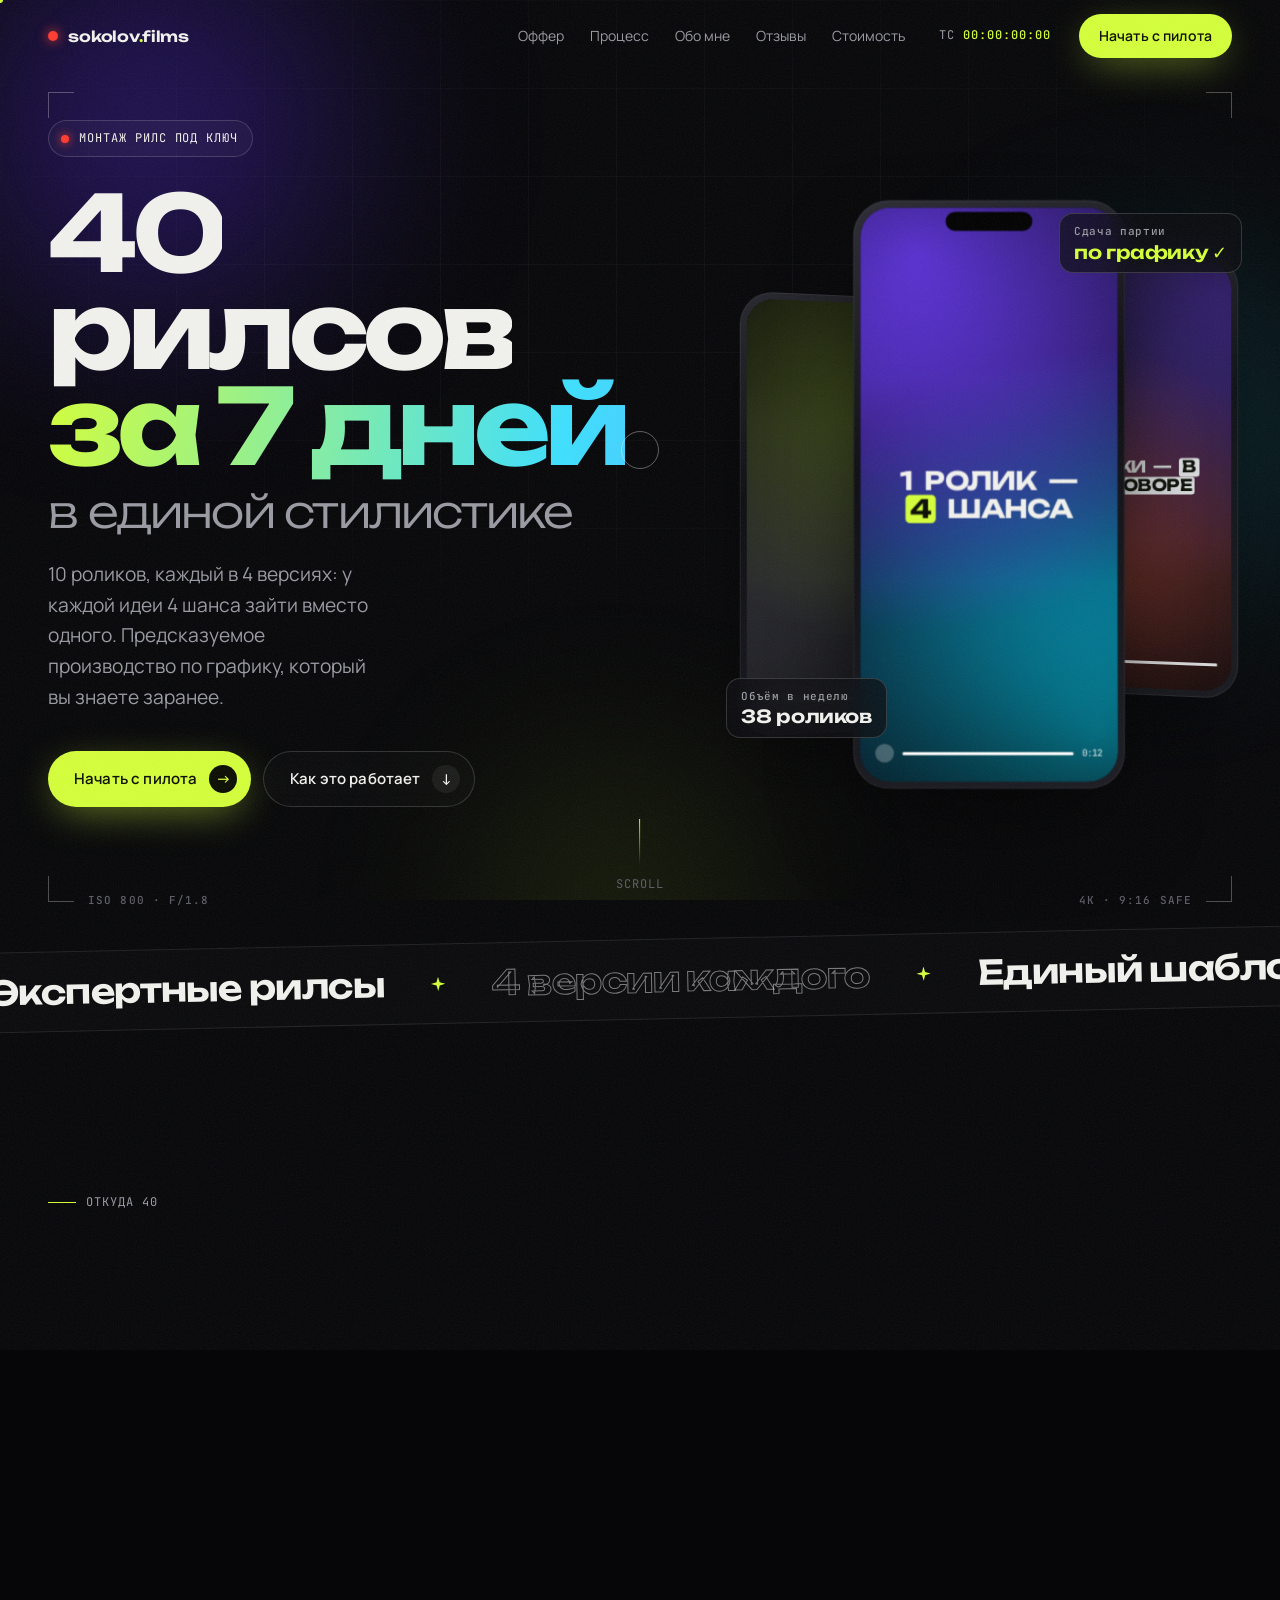
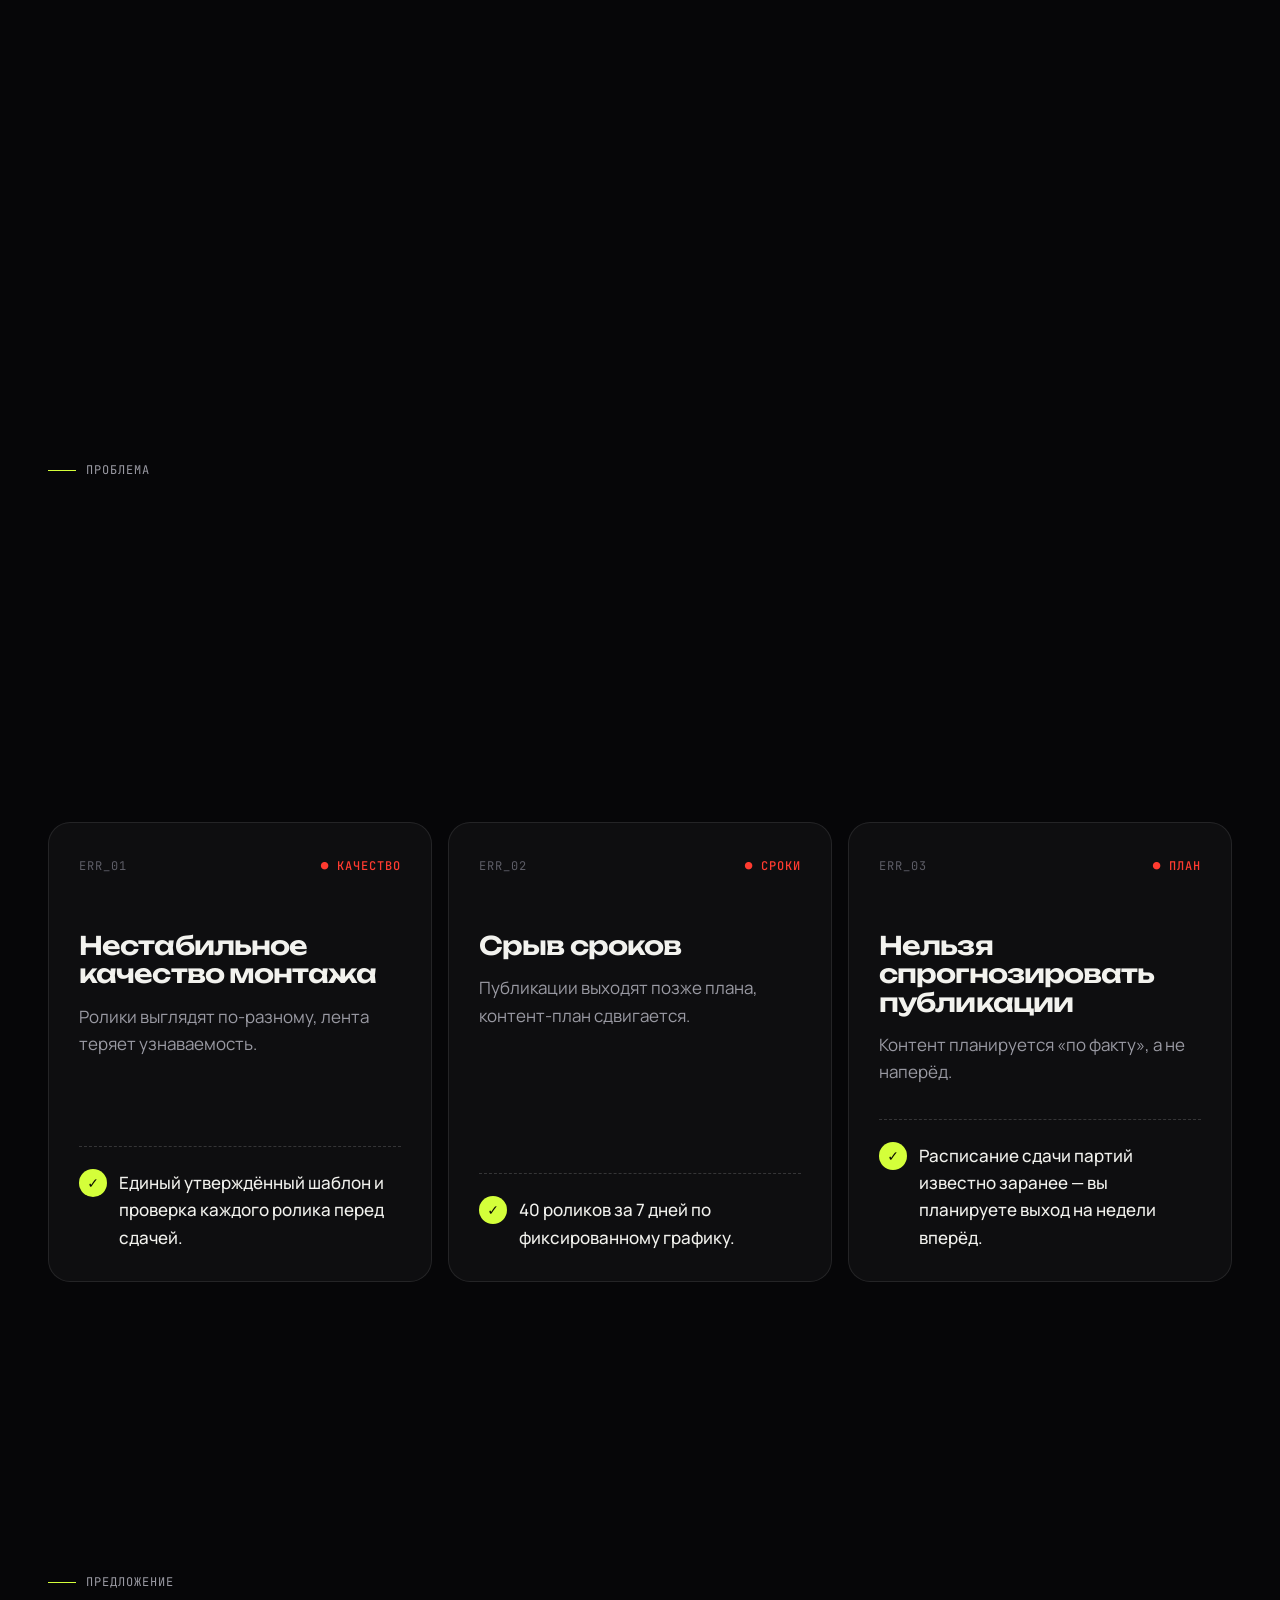
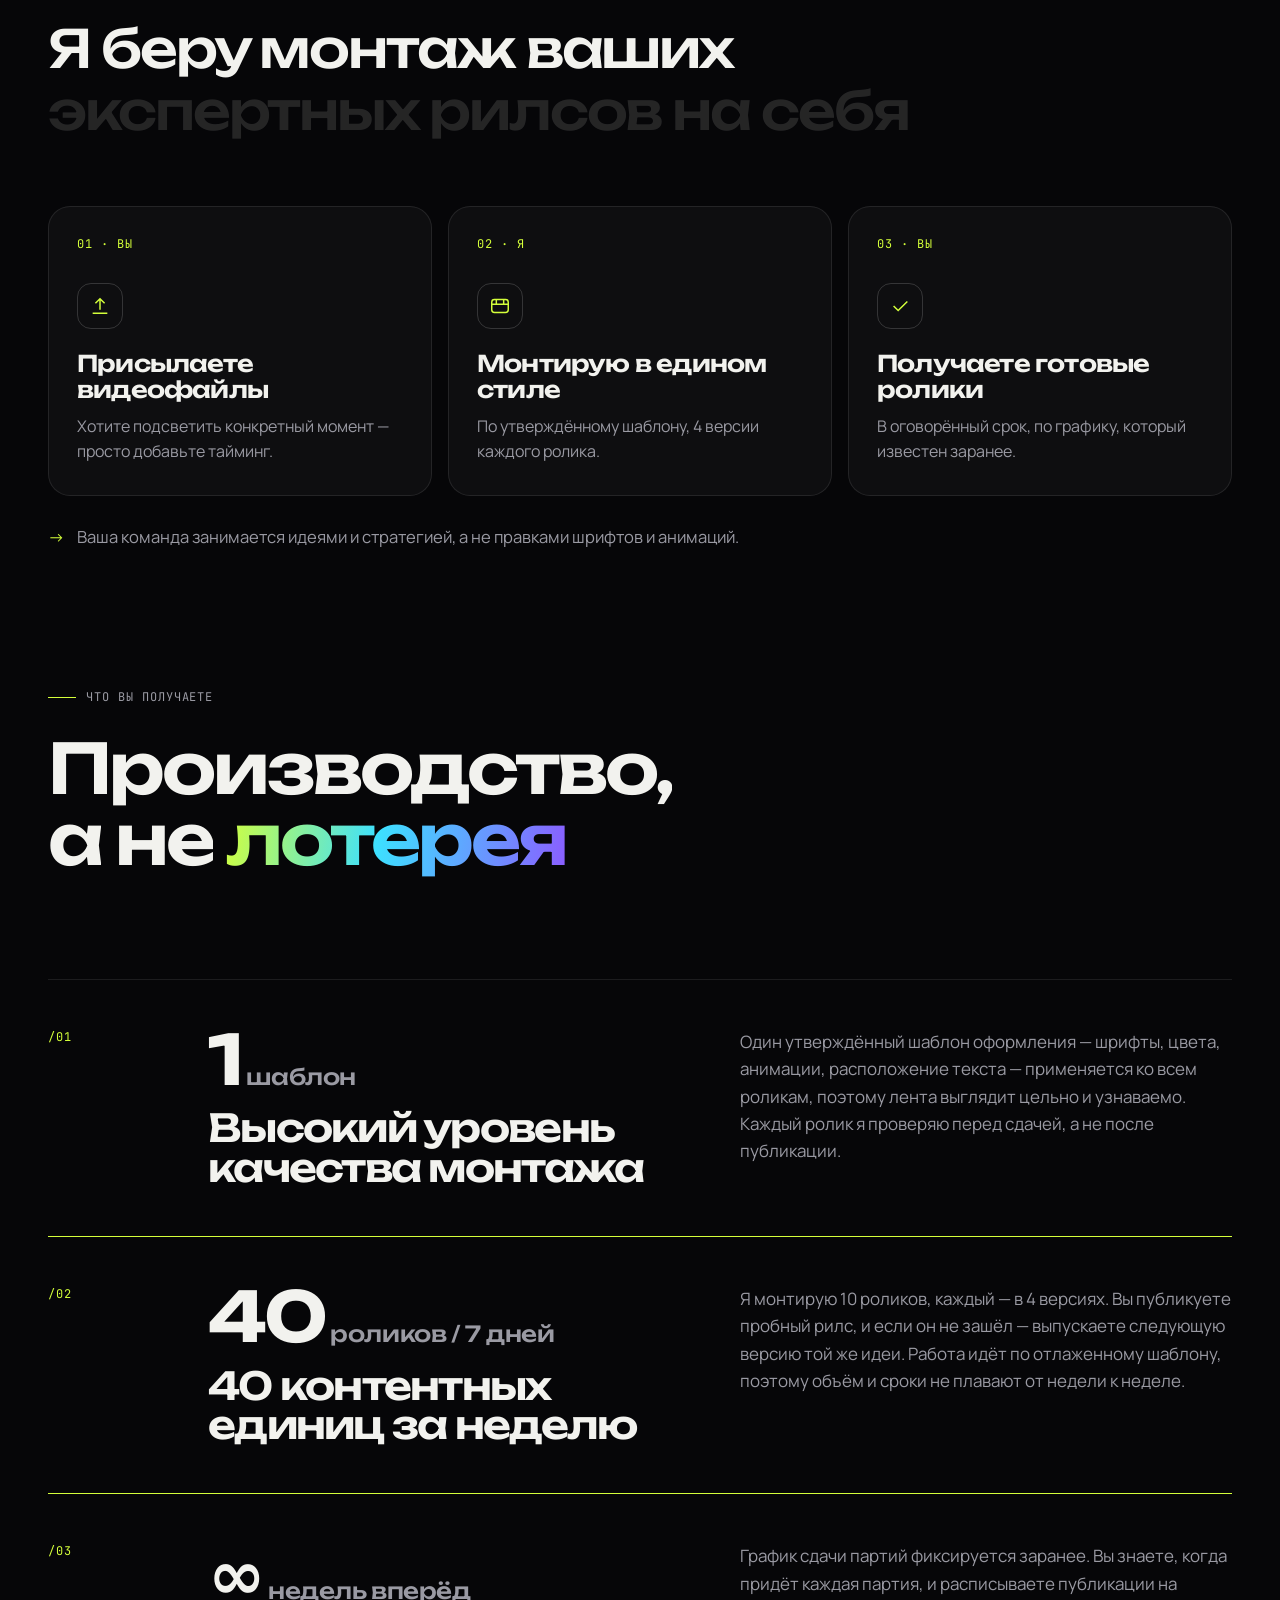
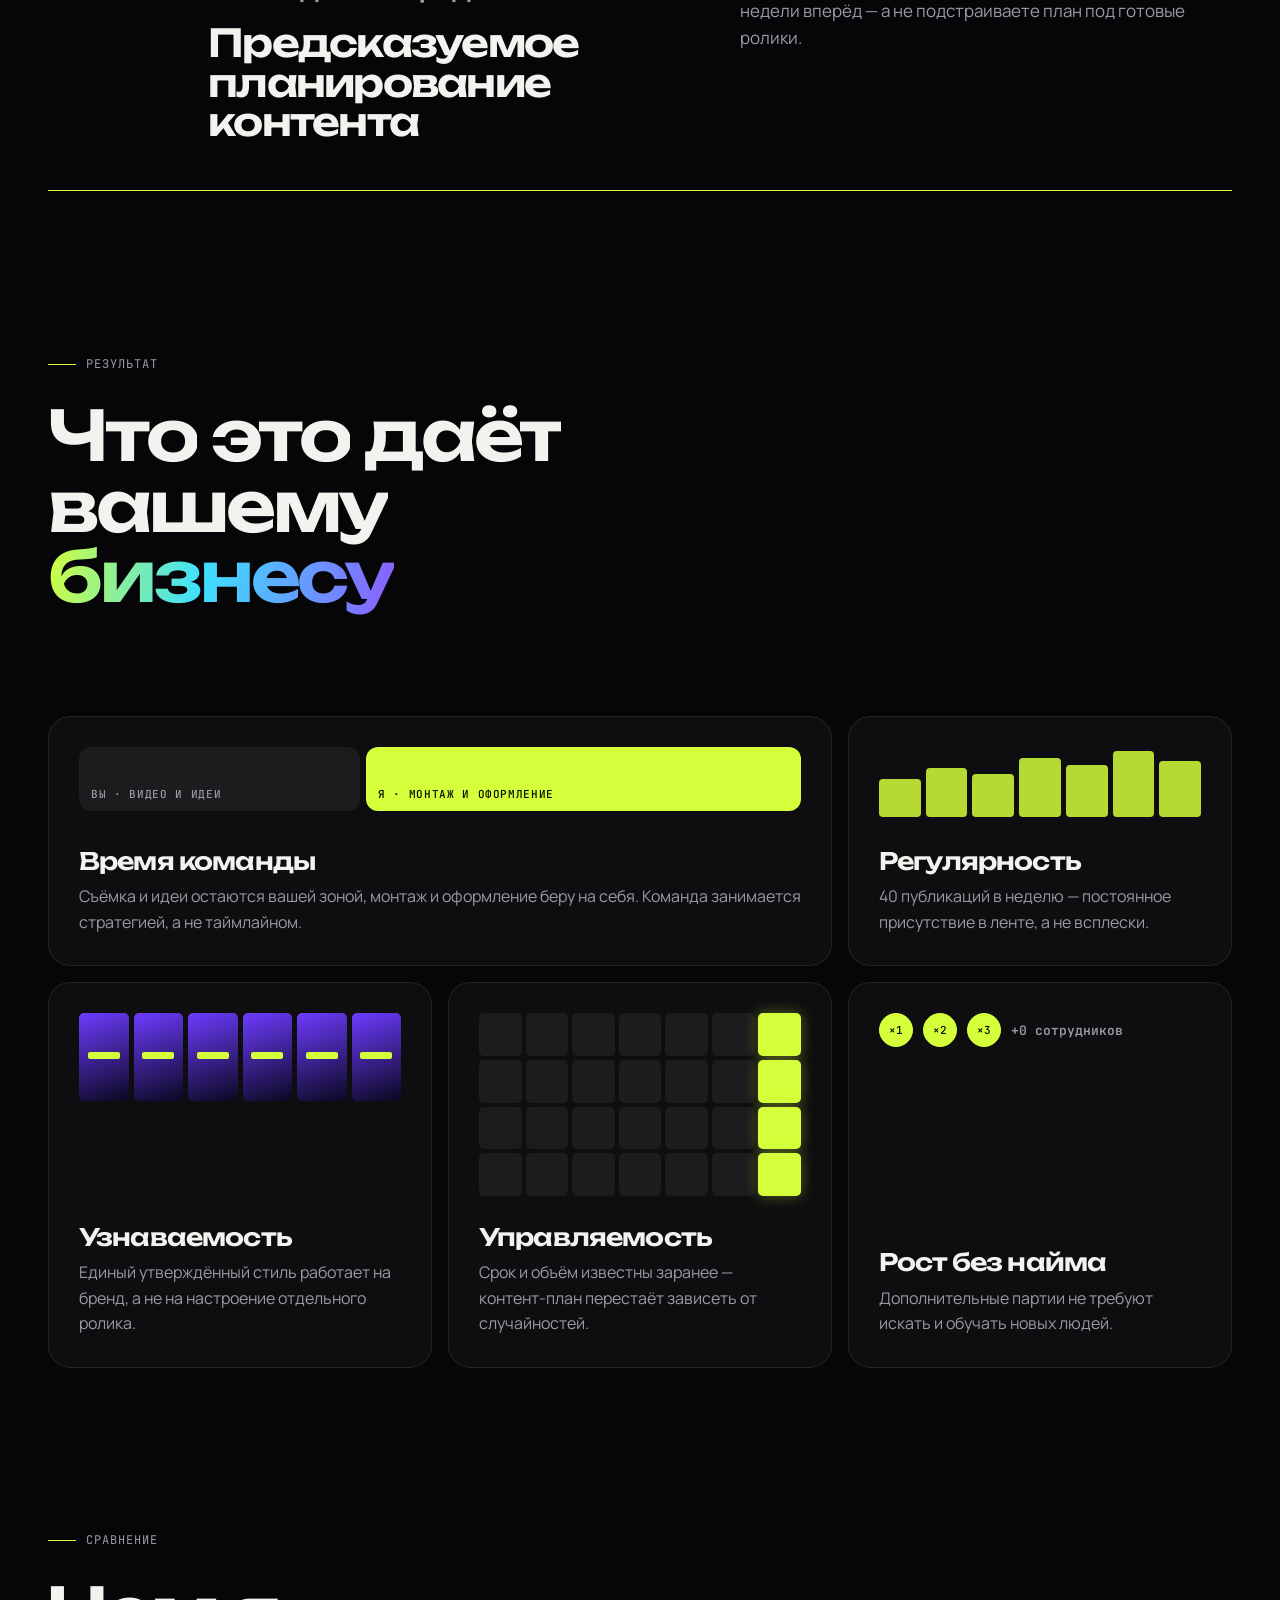
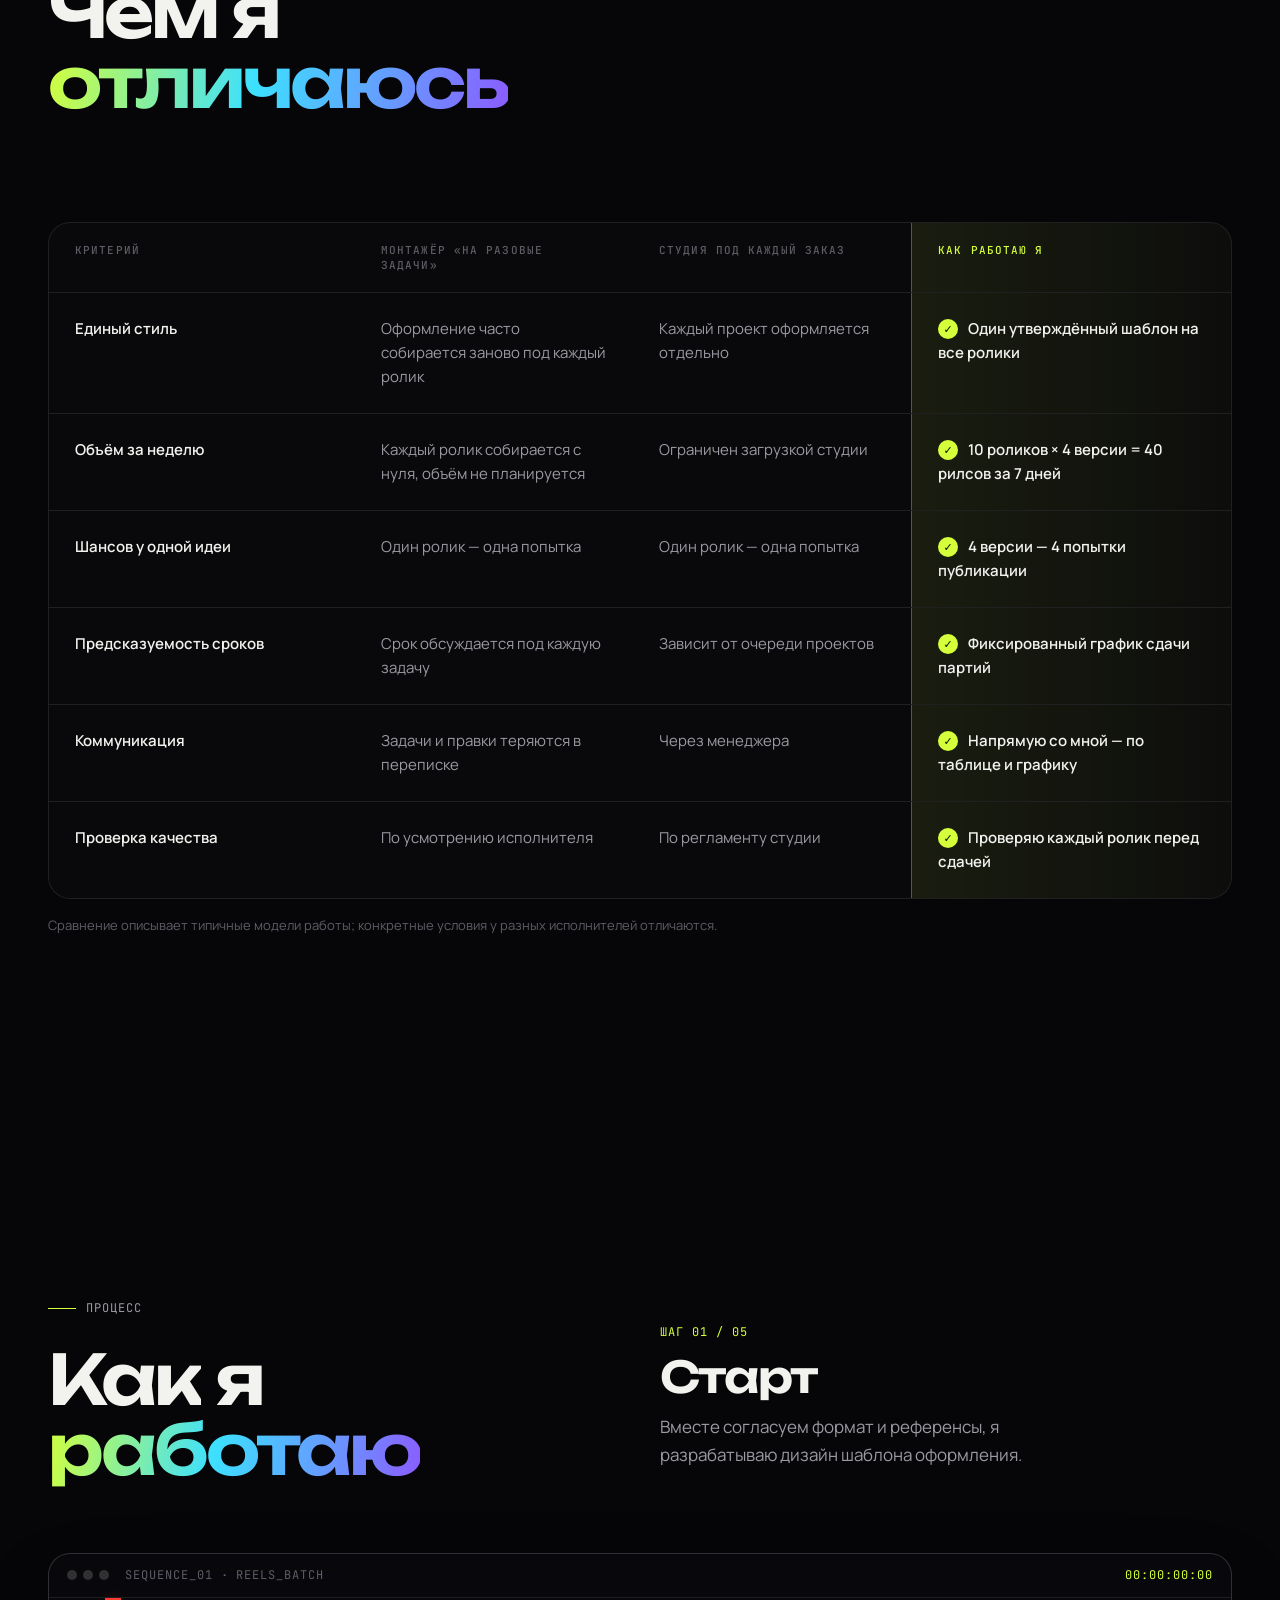
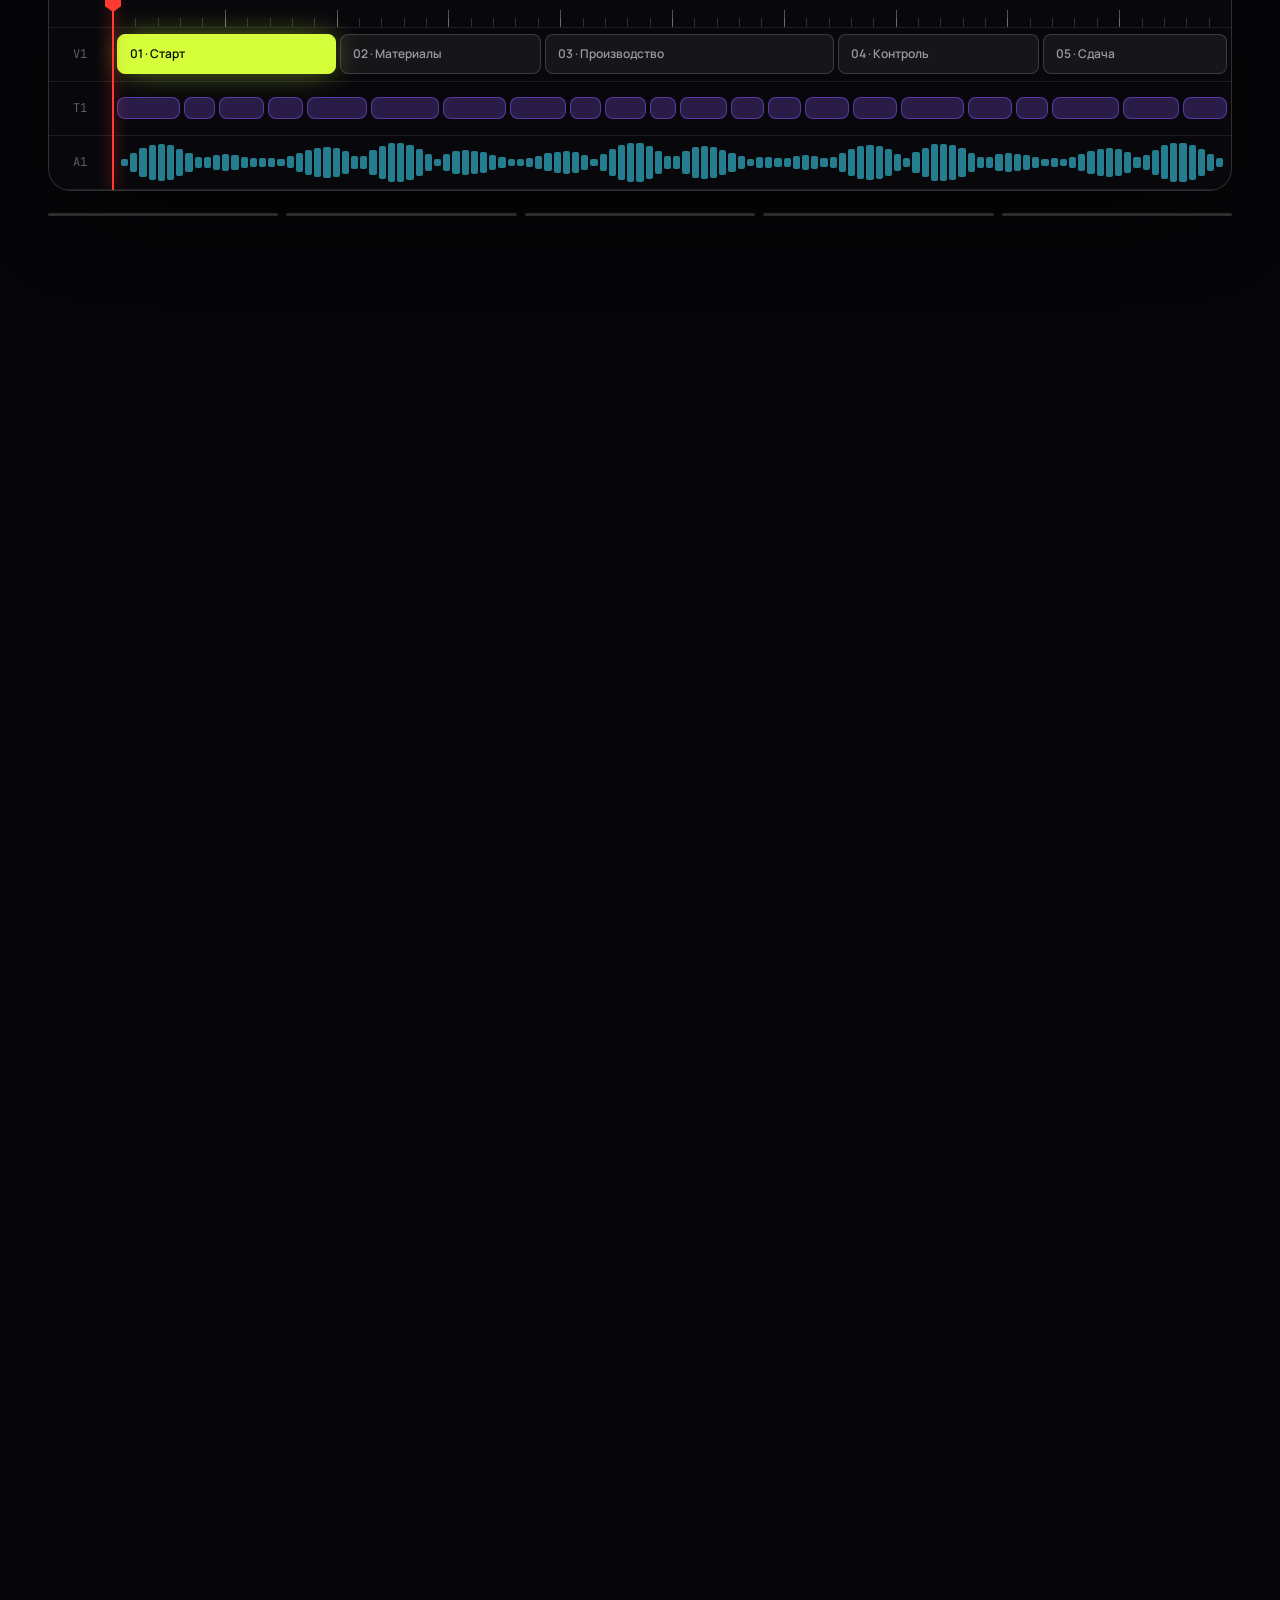
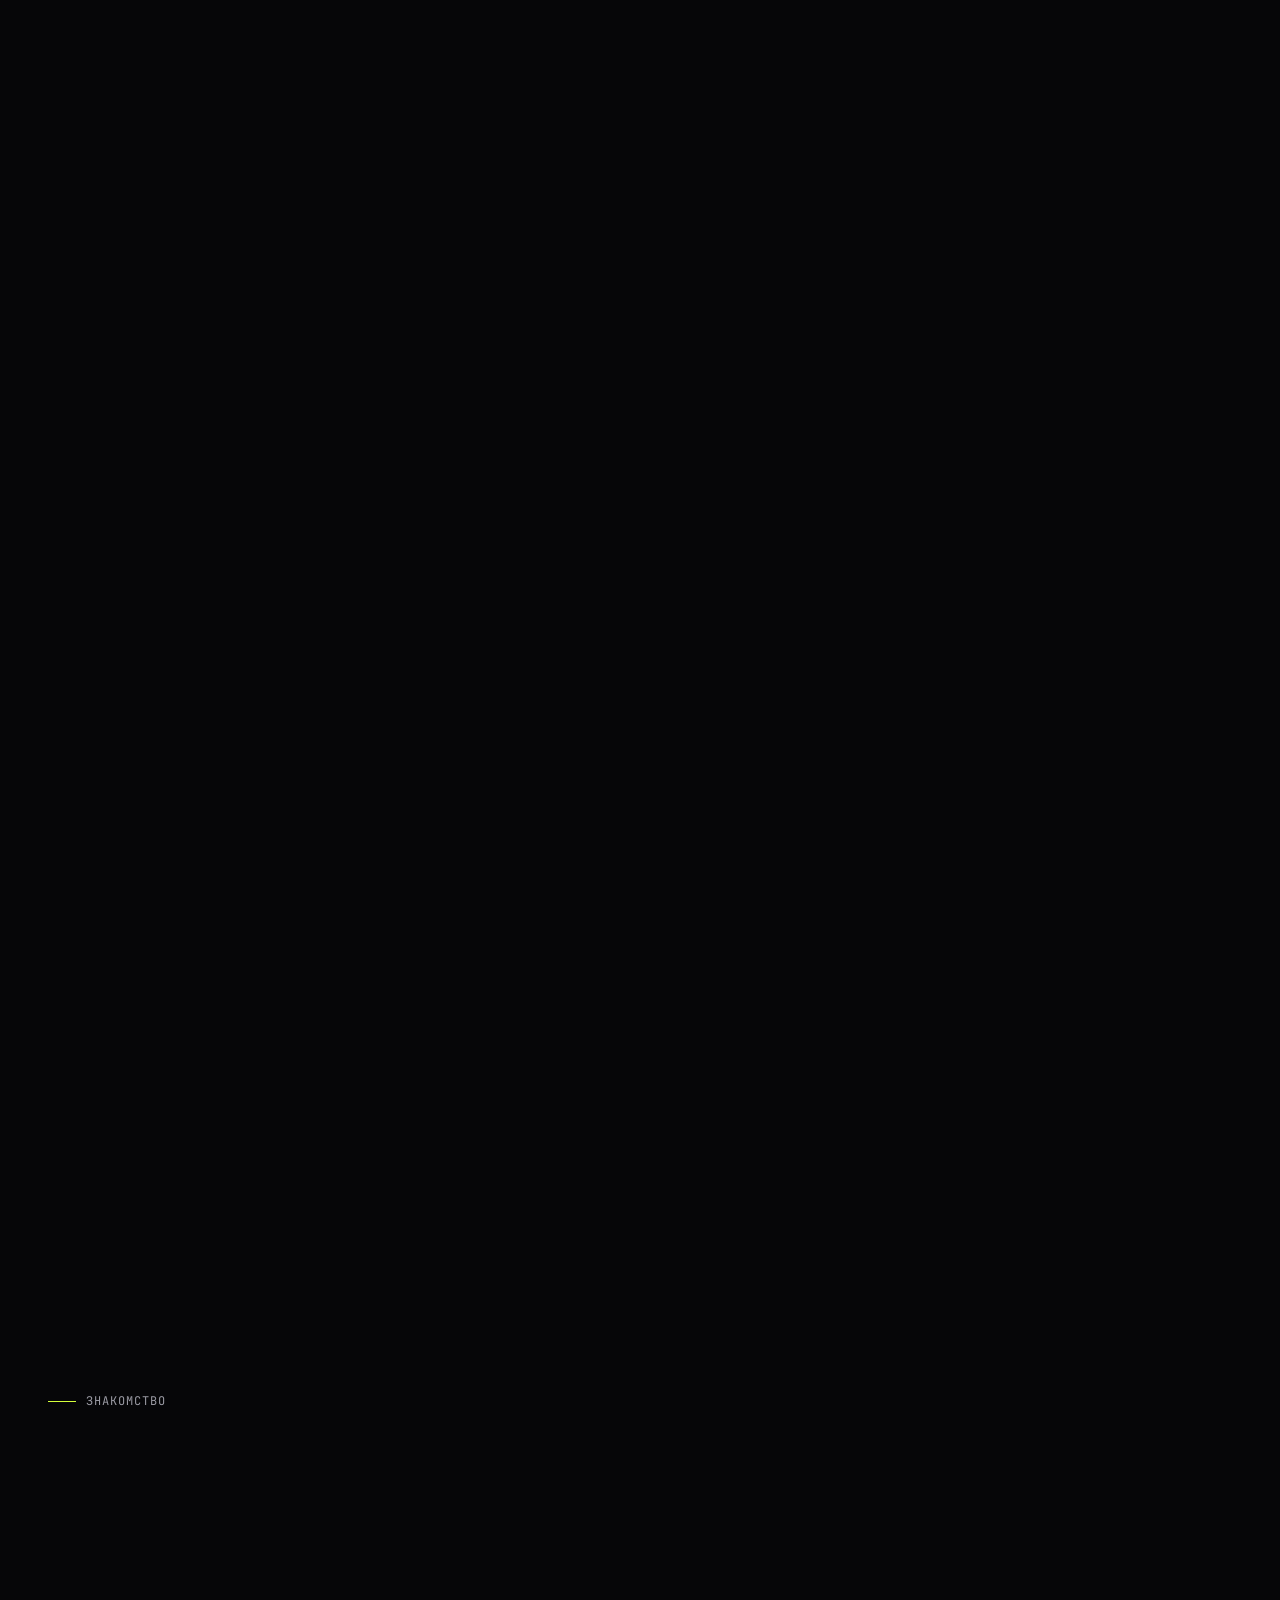
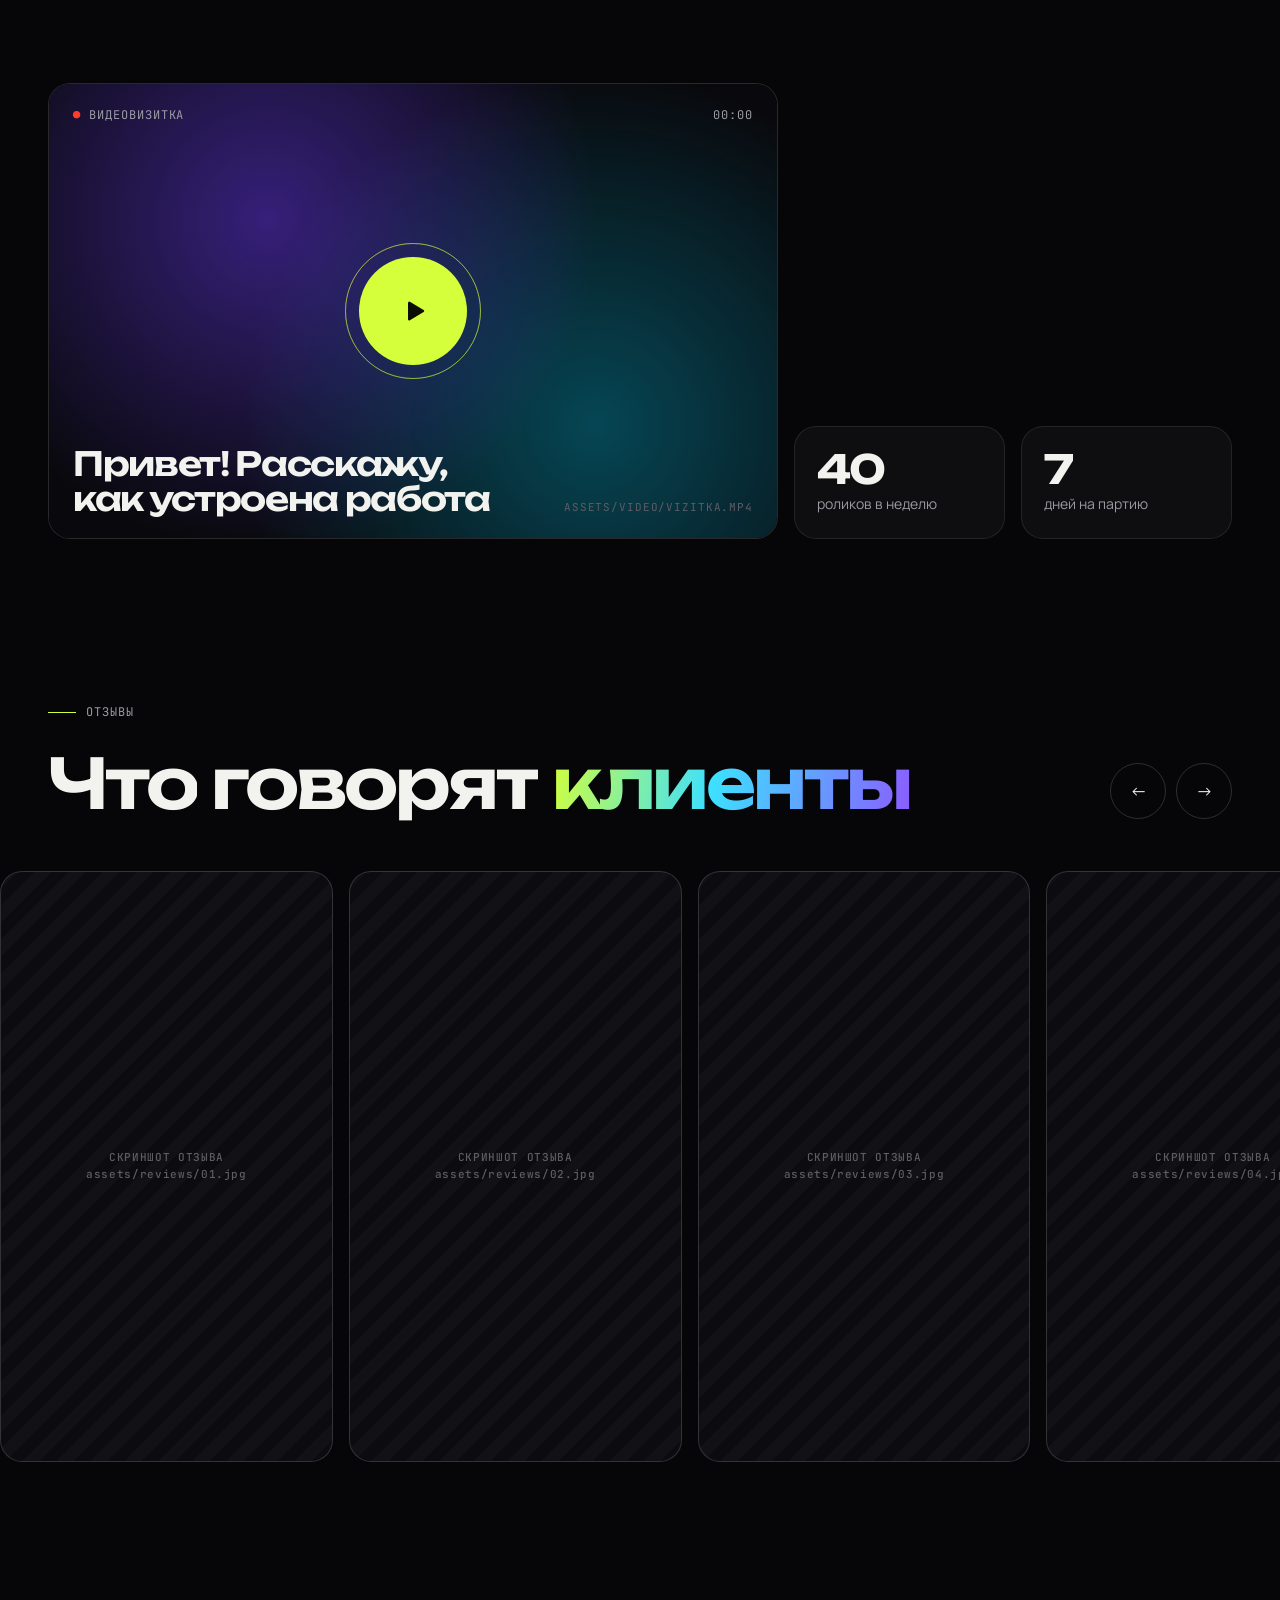
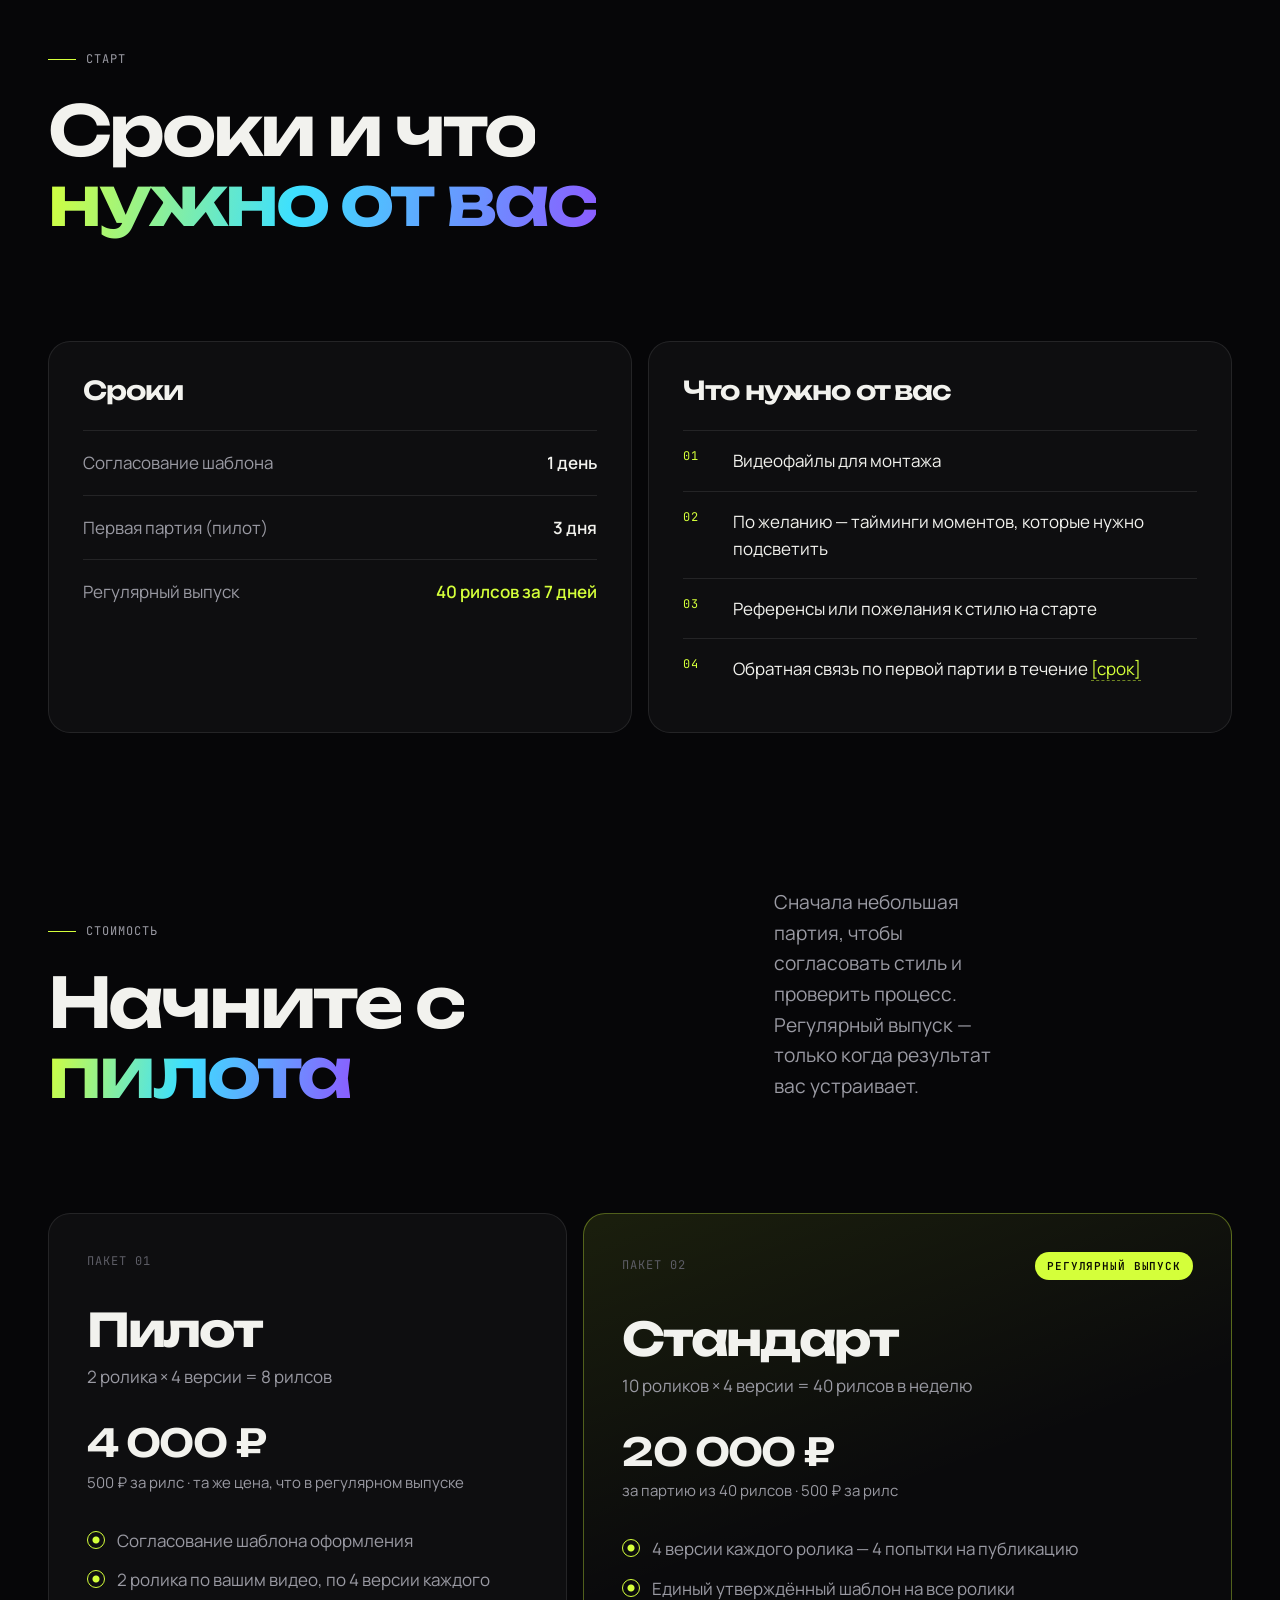
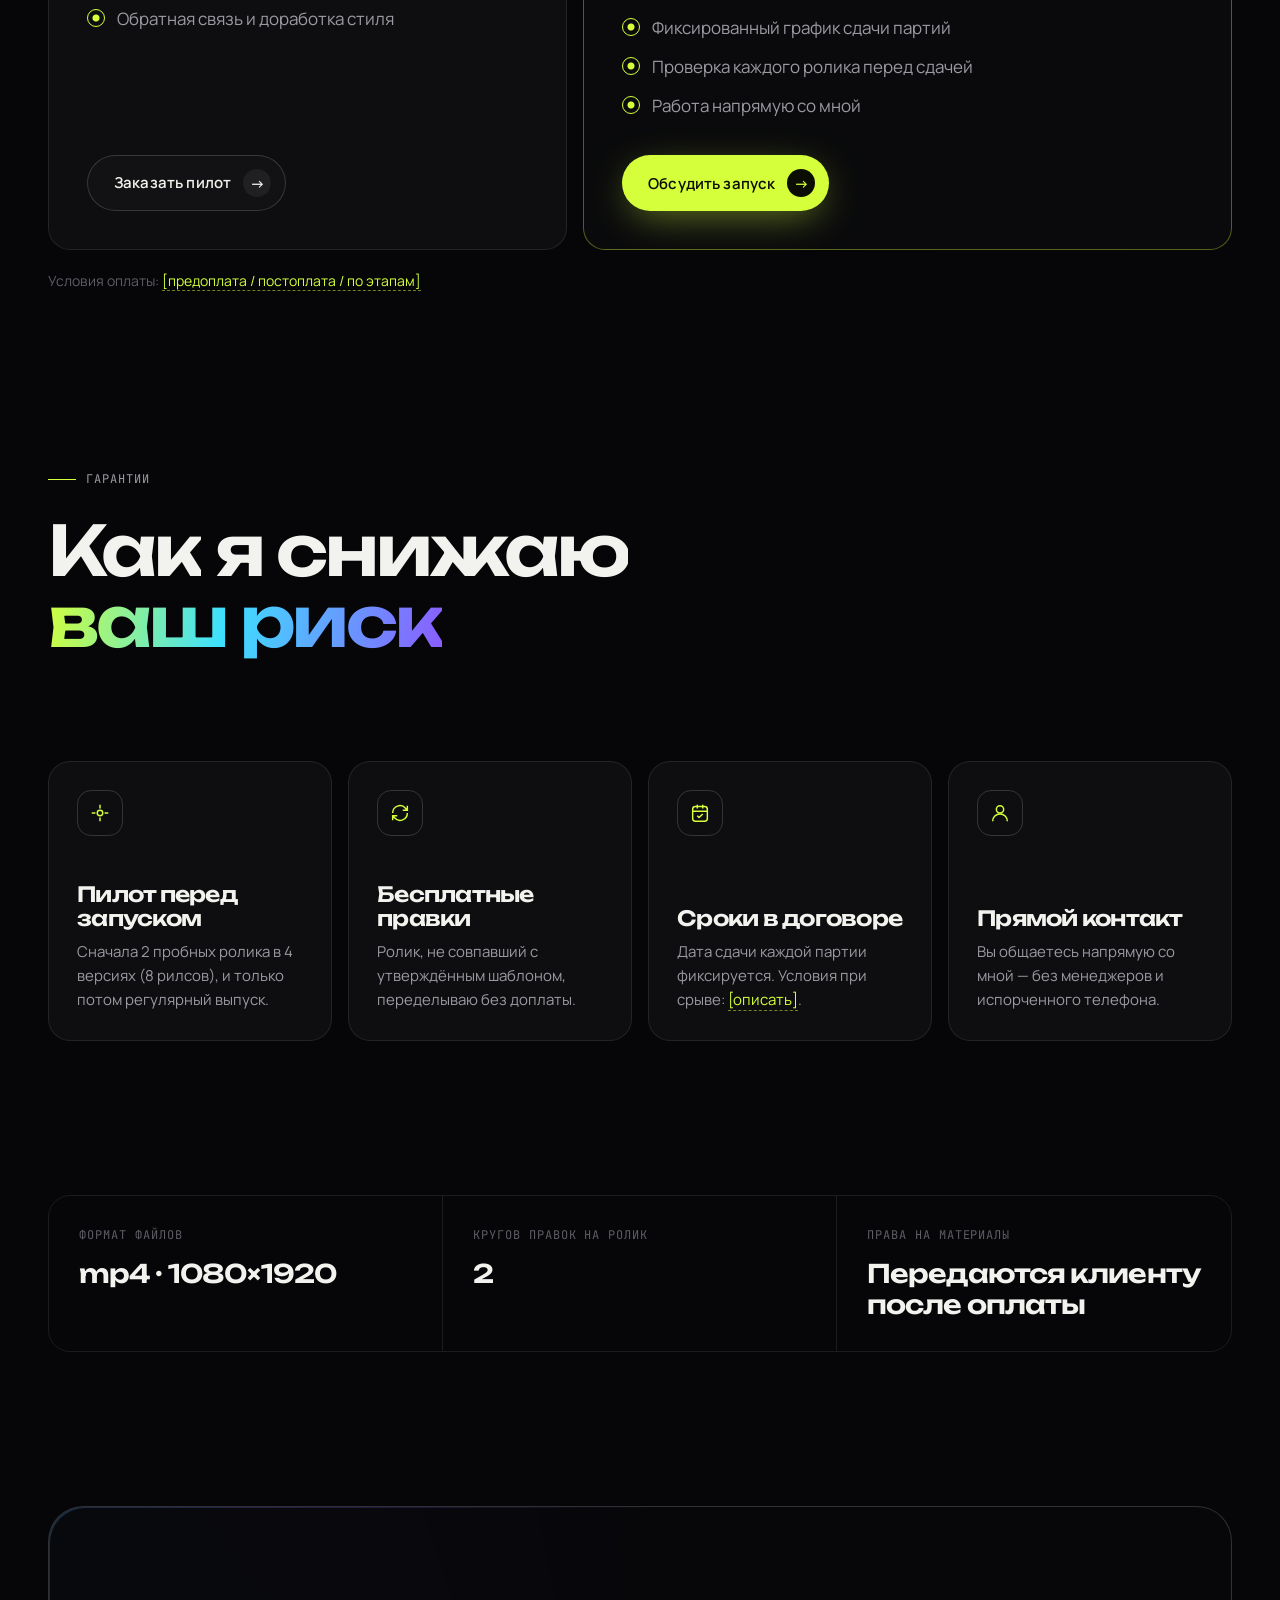
==== commit 910dc6ea: "Require personal data consent before sending a lead Adds a required consent checkbox to the form, co" ====
--- a/index.html
+++ b/index.html
@@ -602,6 +602,10 @@
 .lead textarea{min-height:110px;resize:vertical}
 .lead input::placeholder,.lead textarea::placeholder{color:var(--dim)}
 .lead input:focus,.lead textarea:focus{border-color:var(--acid);background:rgba(255,255,255,.06)}
+.lead .agree{grid-column:1/-1;flex-direction:row;align-items:flex-start;gap:12px;font-size:14px;line-height:1.5;cursor:pointer;margin-top:4px}
+.lead .agree input{flex:none;width:22px;height:22px;margin:0;padding:0;accent-color:var(--acid);cursor:pointer}
+.lead .agree a{color:var(--text);text-decoration:underline;text-underline-offset:3px}
+.lead .agree.err{color:#ff7a70}
 .lead .hp{position:absolute;left:-9999px;width:1px;height:1px;overflow:hidden}
 .lead-foot{grid-column:1/-1;display:flex;flex-wrap:wrap;align-items:center;gap:16px;margin-top:6px}
 .lead button[disabled]{opacity:.6;cursor:wait}
@@ -1101,6 +1105,10 @@
         <label class="full"><span>Комментарий <span style="color:var(--dim)">(необязательно)</span></span>
           <textarea name="message" maxlength="1500" placeholder="Ваша ниша, сколько роликов нужно, ссылка на аккаунт"></textarea>
         </label>
+        <label class="agree" id="agreeLabel">
+          <input name="consent" type="checkbox" value="yes" required>
+          <span>Я даю <a href="consent.html" target="_blank">согласие на обработку персональных данных</a> и ознакомлен(а) с <a href="privacy.html" target="_blank">политикой обработки данных</a></span>
+        </label>
         <label class="hp" aria-hidden="true">Не заполняйте <input name="website" type="text" tabindex="-1" autocomplete="off"></label>
         <div class="lead-foot">
           <button type="submit" class="btn btn-acid">Отправить заявку <span class="arr">→</span></button>
@@ -1123,7 +1131,7 @@
 
 <footer>
   <div class="wrap">
-    <span>© <span id="yr"></span> sokolov.films · Монтаж рилс под ключ</span>
+    <span>© <span id="yr"></span> sokolov.films · Монтаж рилс под ключ · <a href="privacy.html" style="text-decoration:underline">Политика обработки данных</a></span>
     <a href="#hero" class="mono">Наверх ↑</a>
   </div>
 </footer>
@@ -1385,10 +1393,18 @@
     e.preventDefault();
     const status = $('#leadStatus'), btn = form.querySelector('button[type=submit]');
     const data = Object.fromEntries(new FormData(form));
+    const agree = $('#agreeLabel');
     status.className = 'lead-status';
+    agree.classList.remove('err');
     if (!data.name.trim() || !data.contact.trim()) {
       status.classList.add('err');
       status.textContent = 'Заполните имя и контакт.';
+      return;
+    }
+    if (data.consent !== 'yes') {
+      agree.classList.add('err');
+      status.classList.add('err');
+      status.textContent = 'Отметьте согласие на обработку персональных данных.';
       return;
     }
     btn.disabled = true;
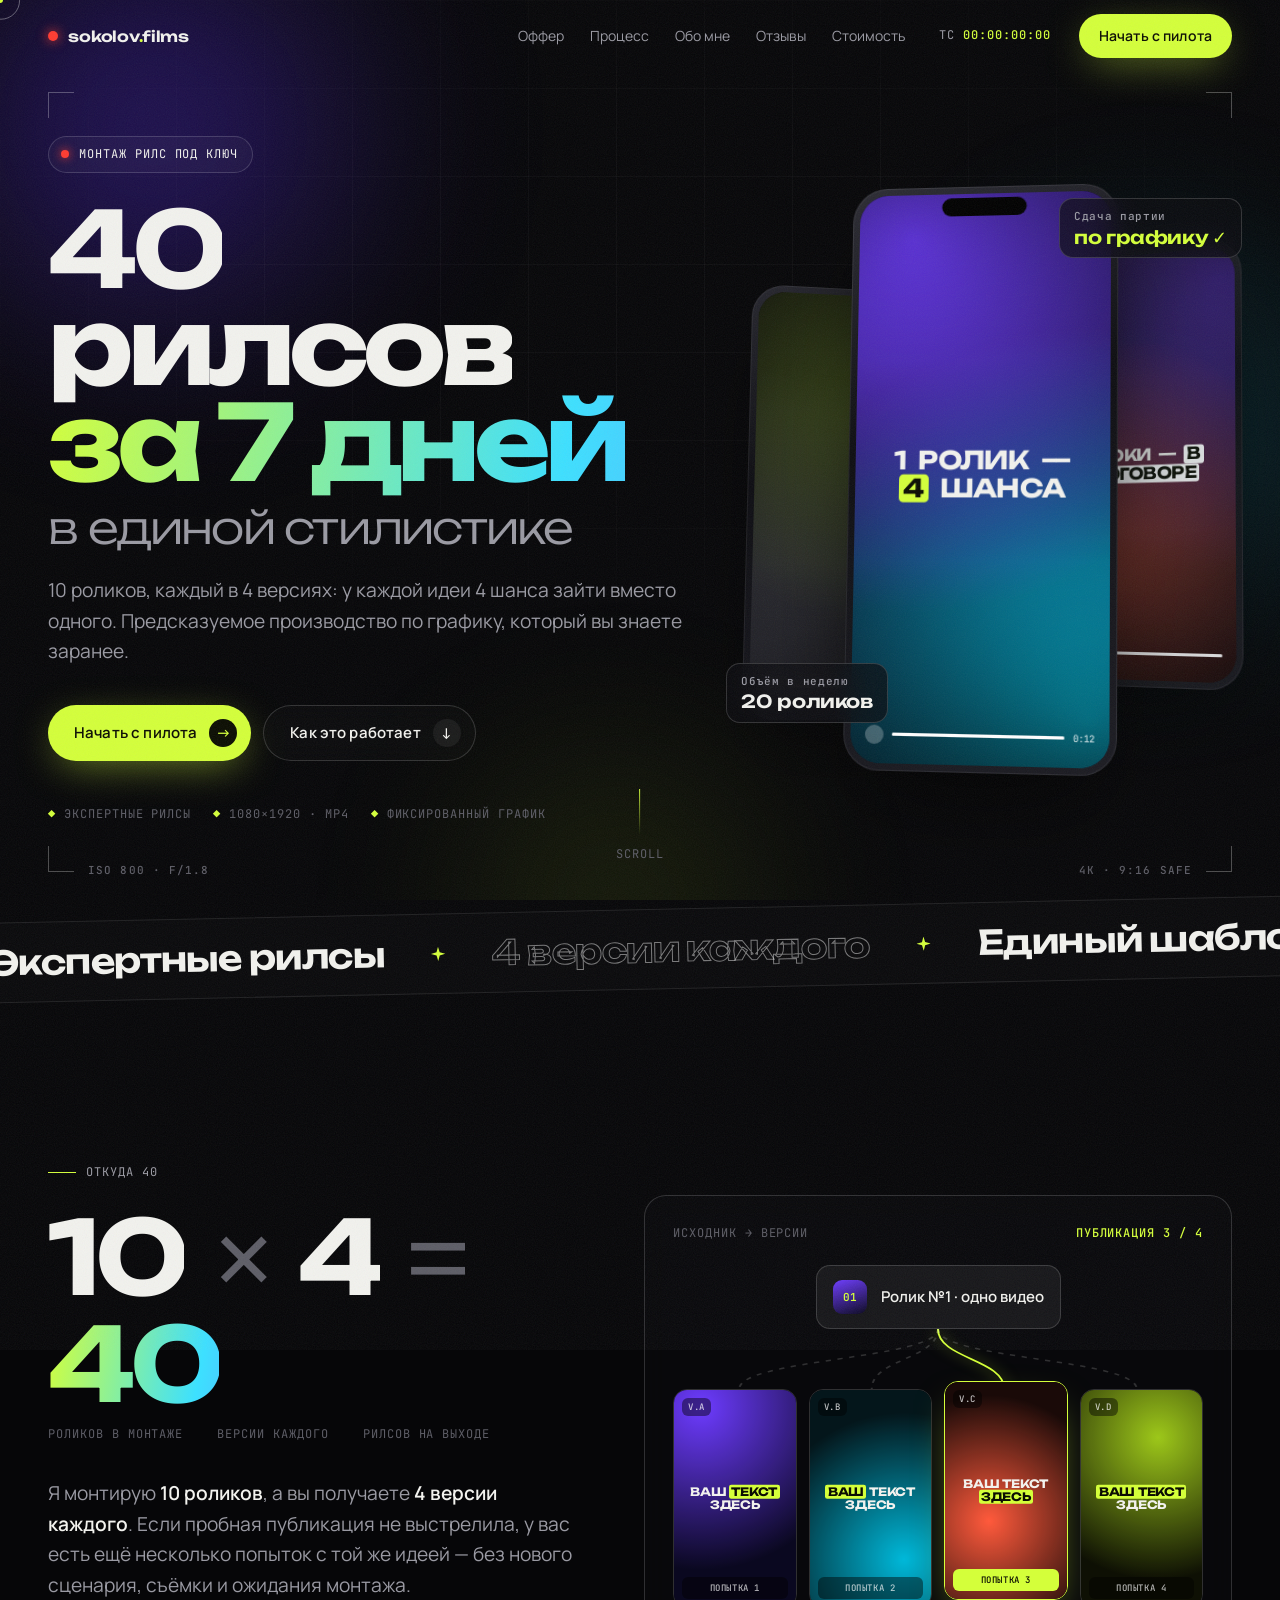
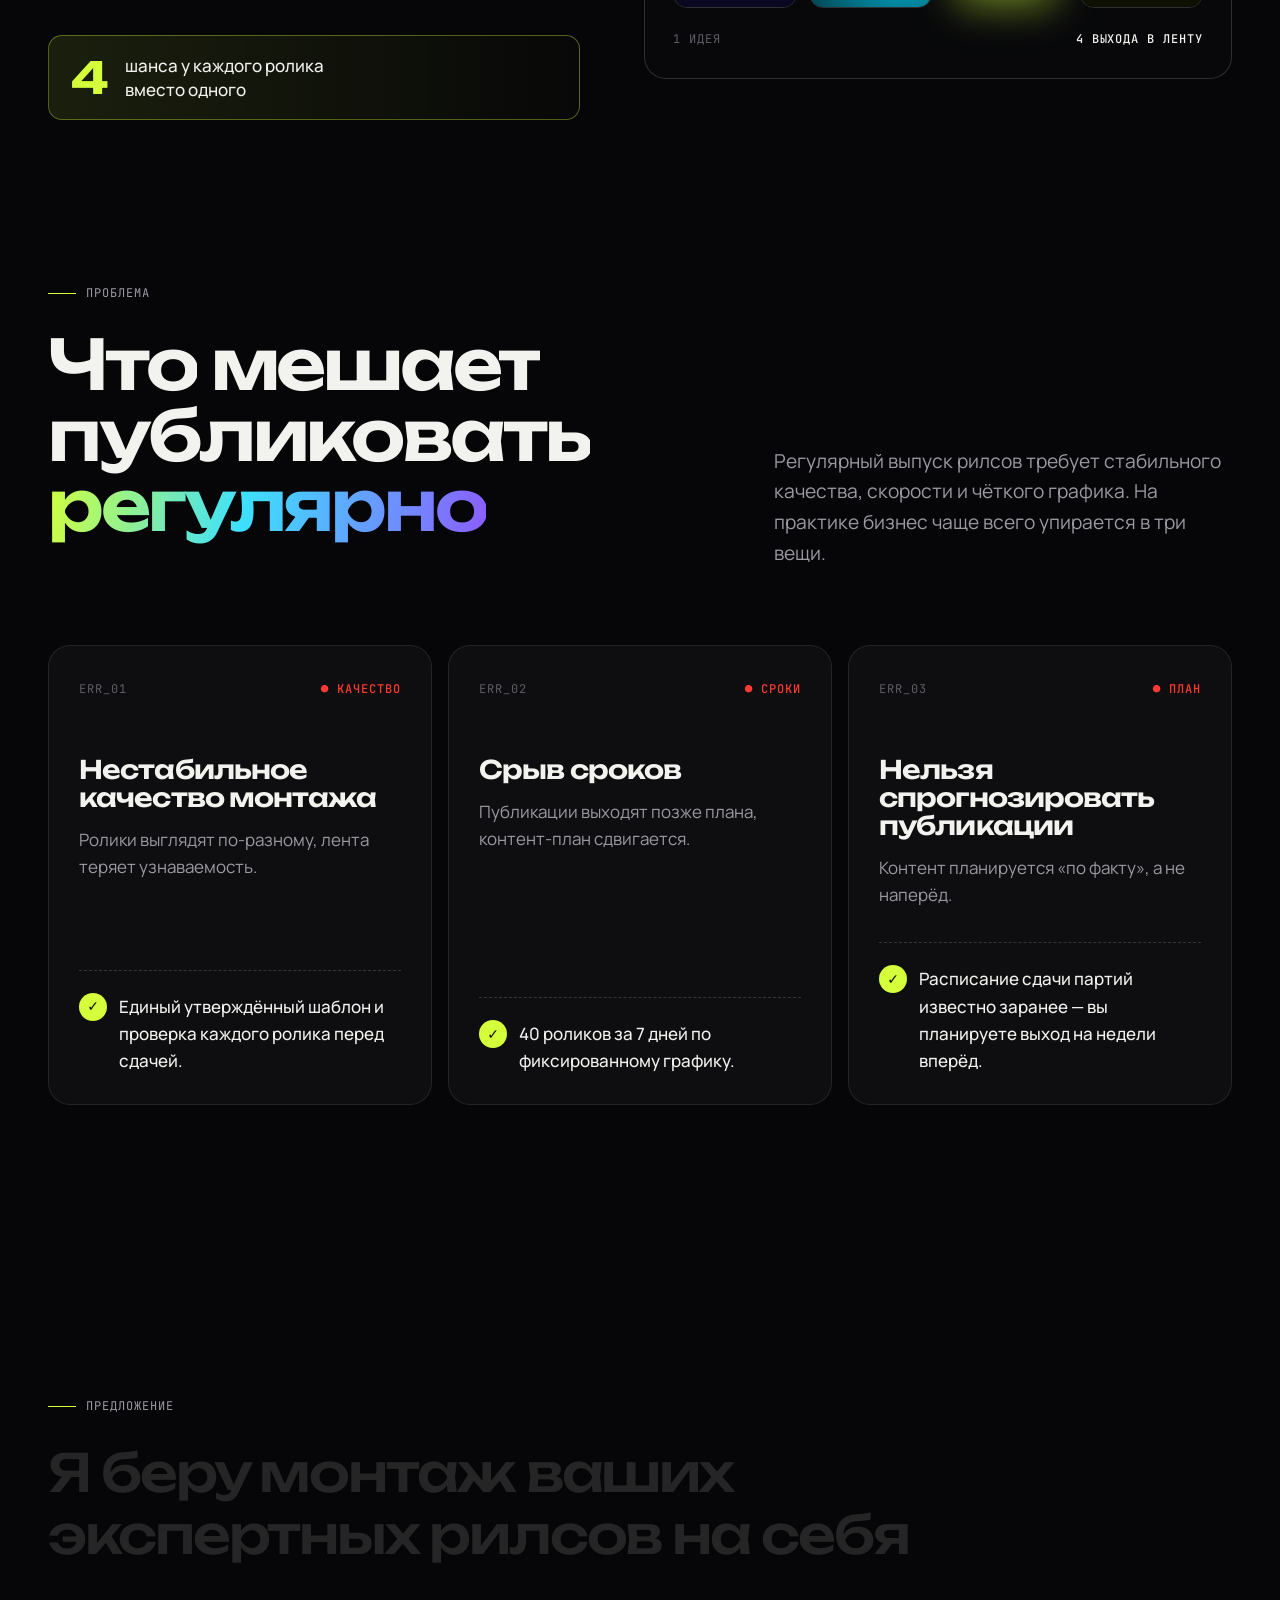
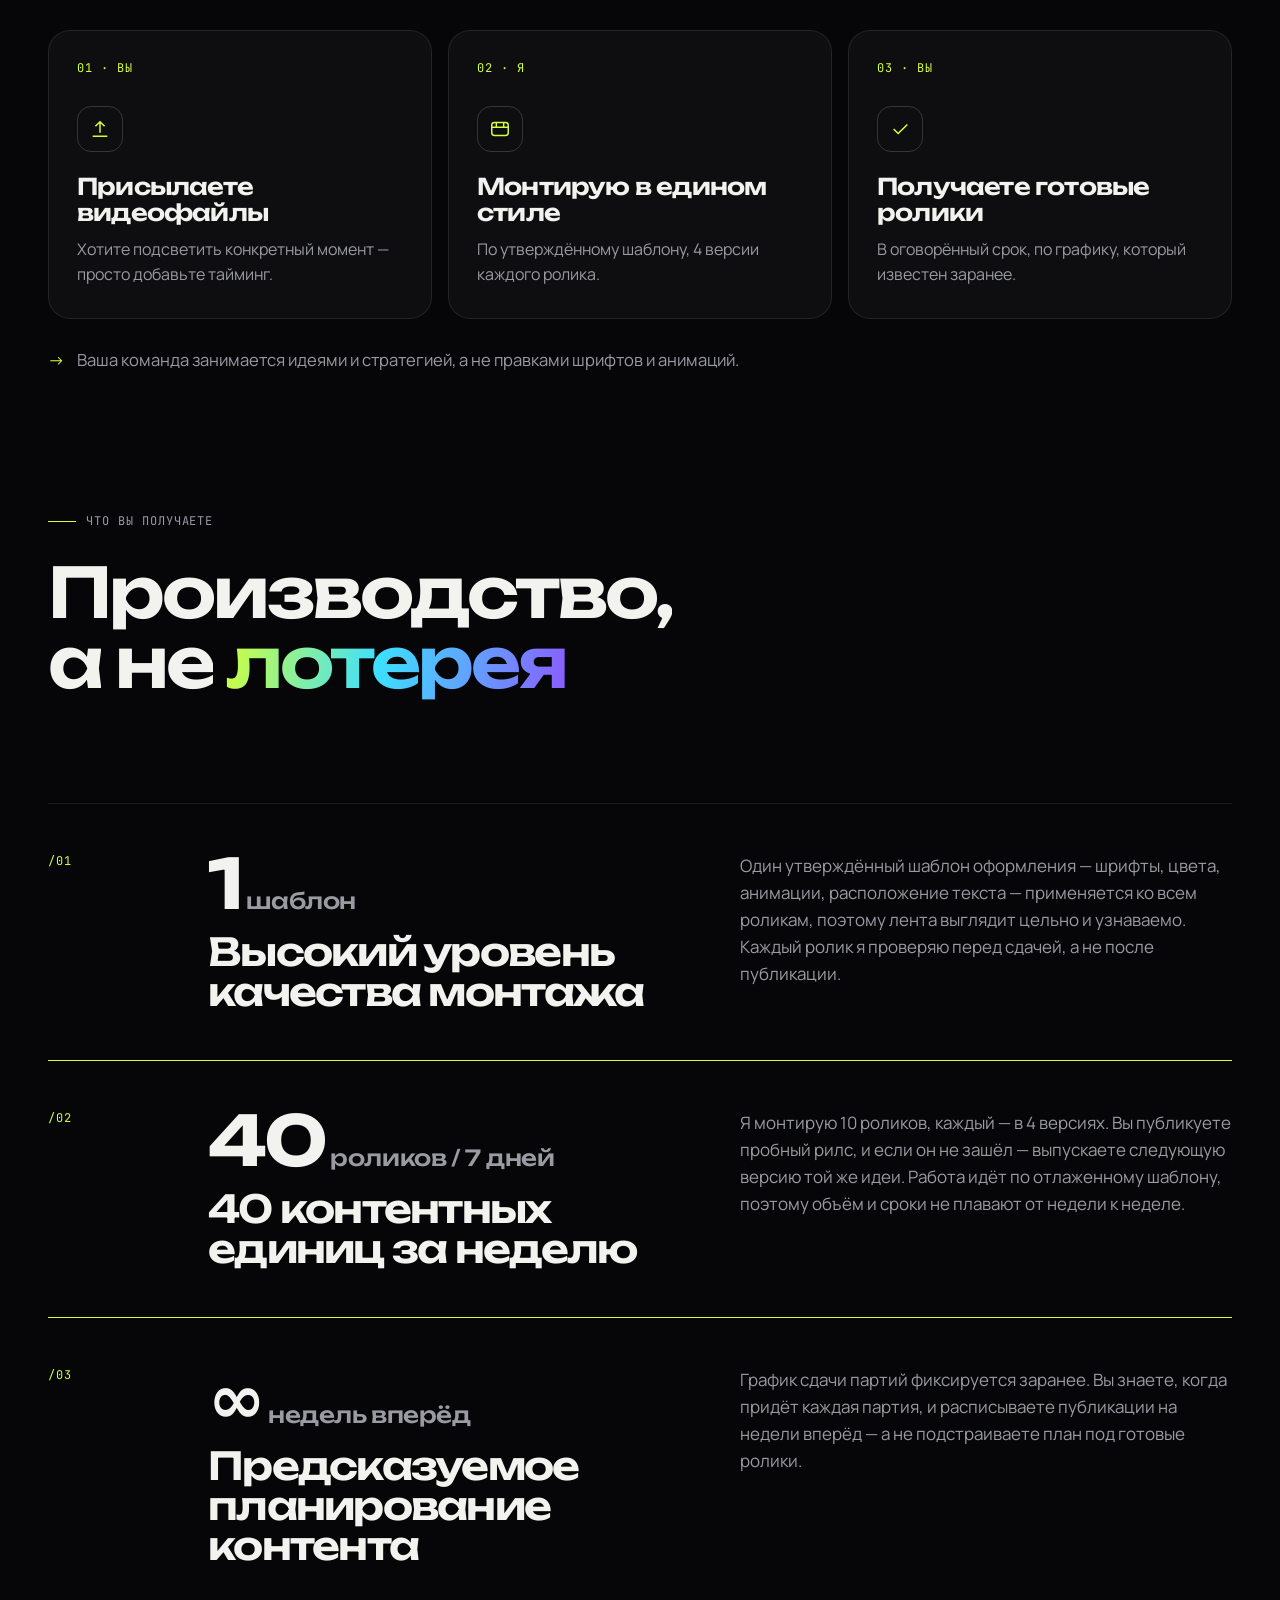
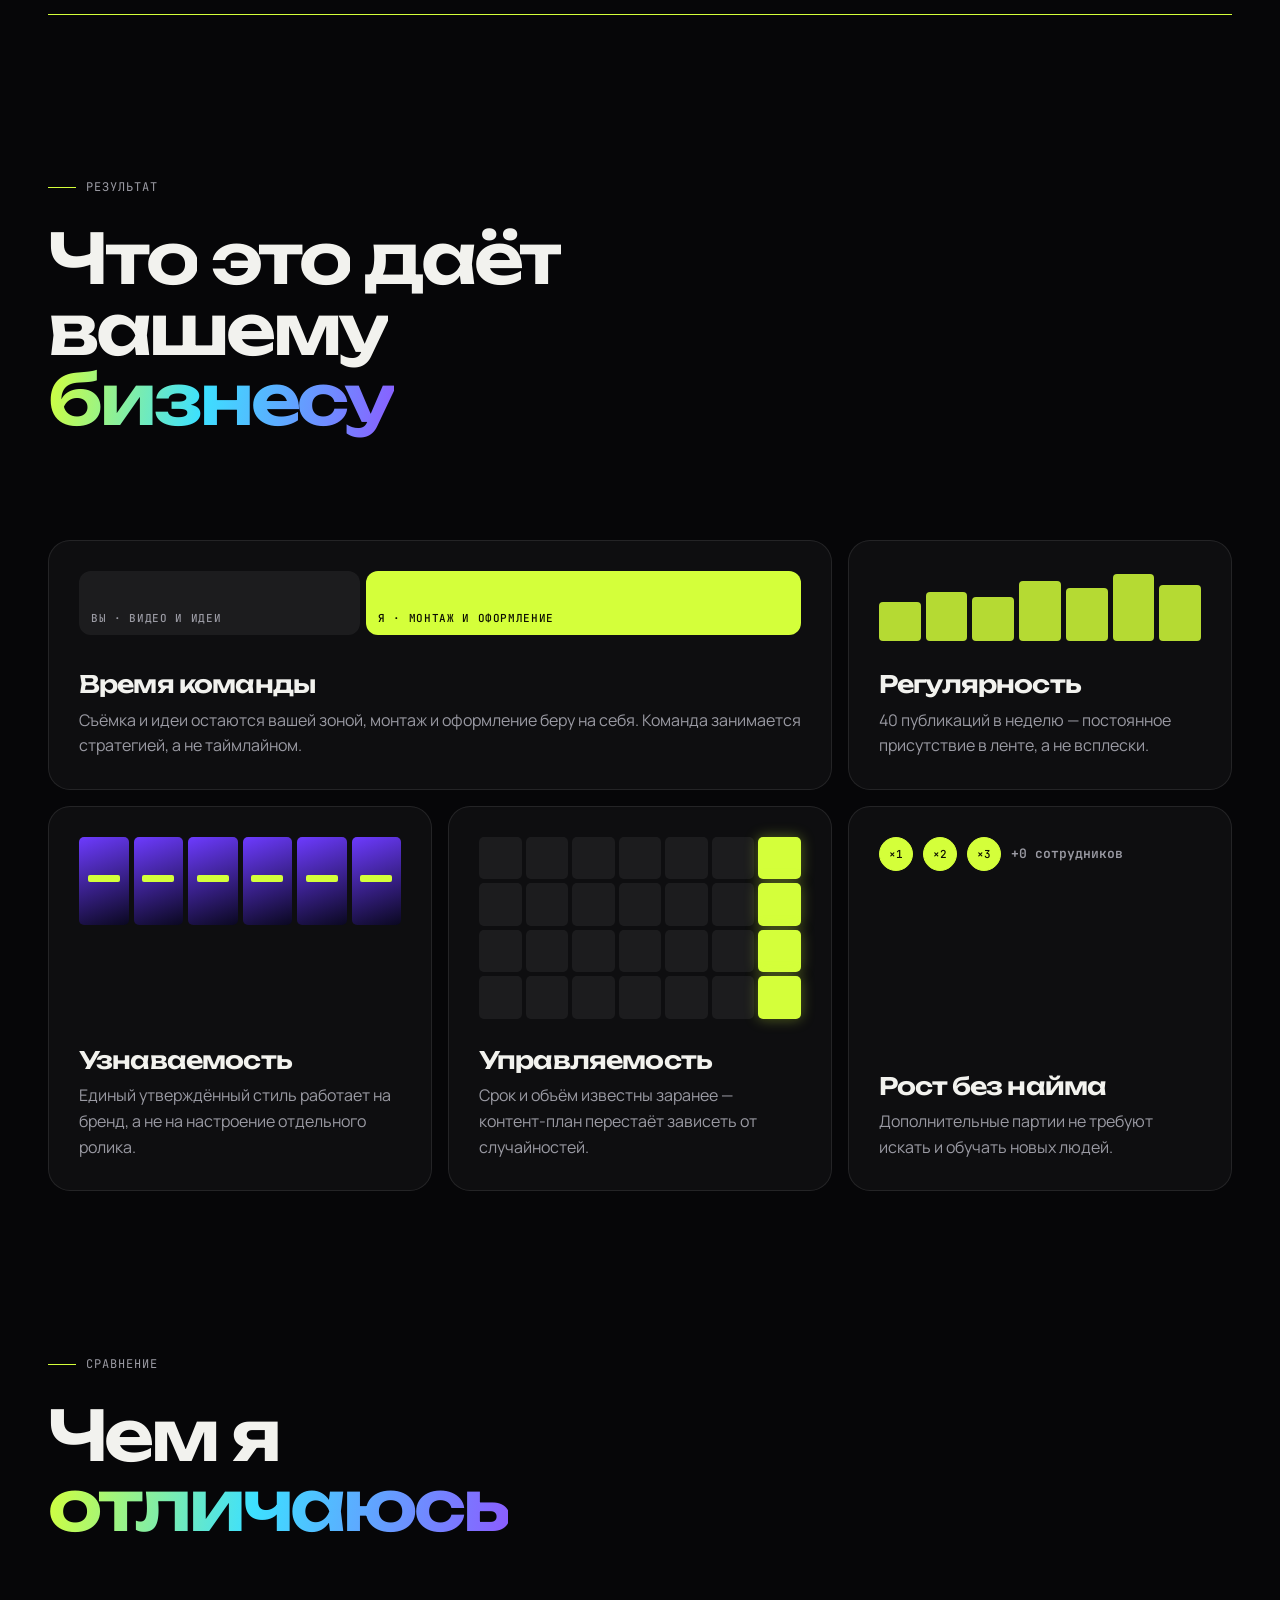
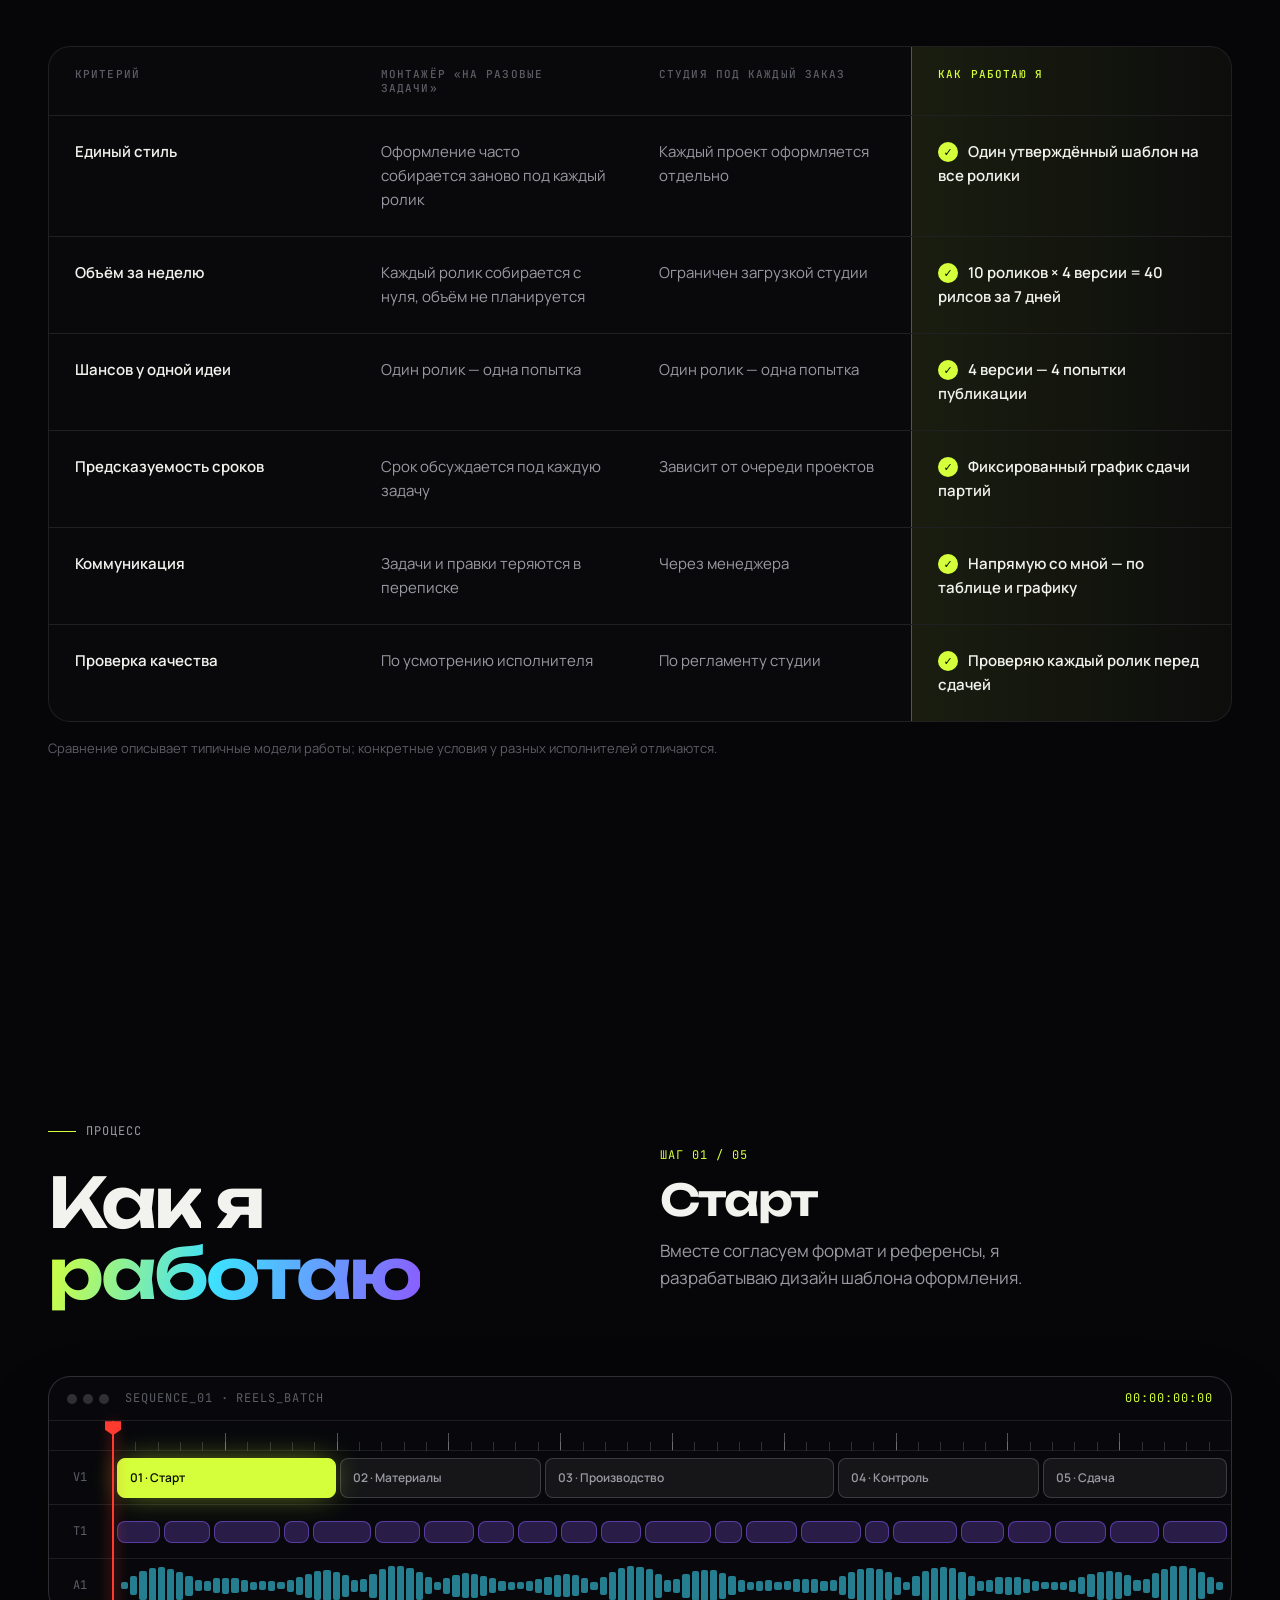
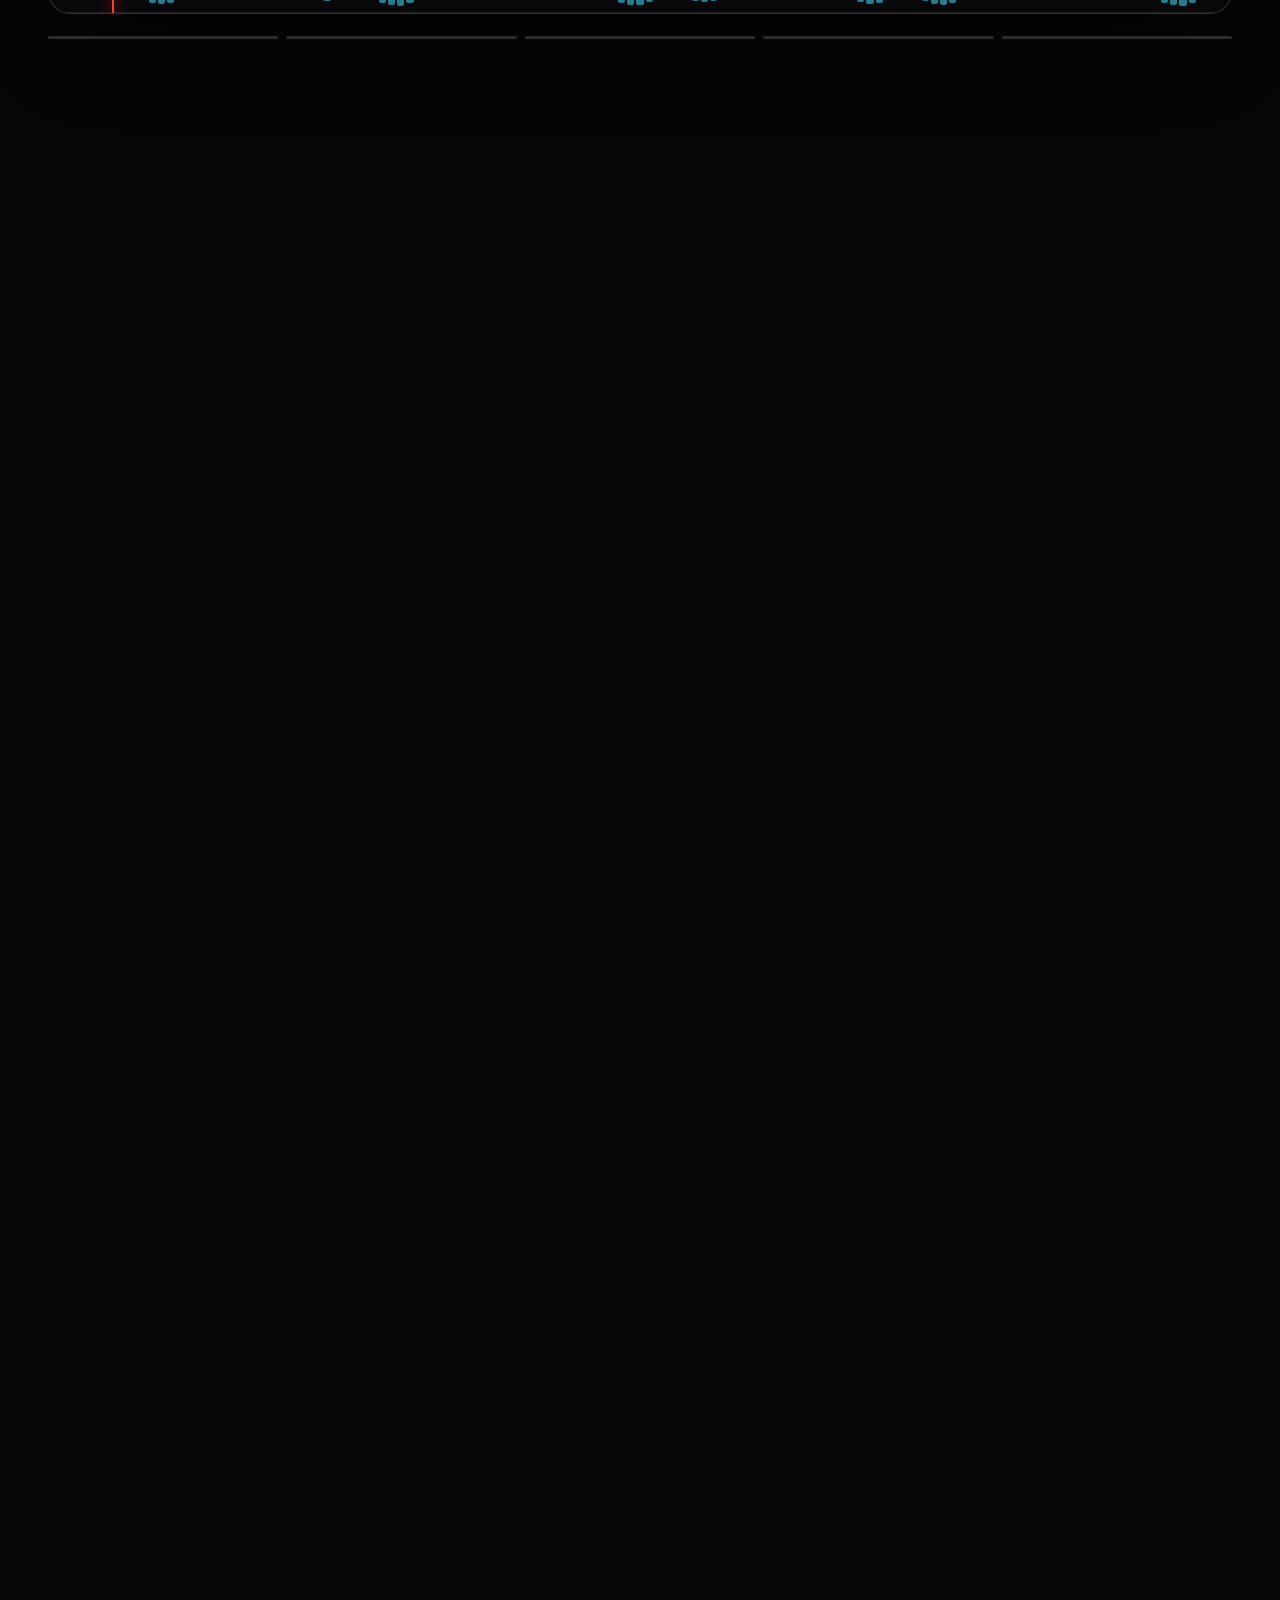
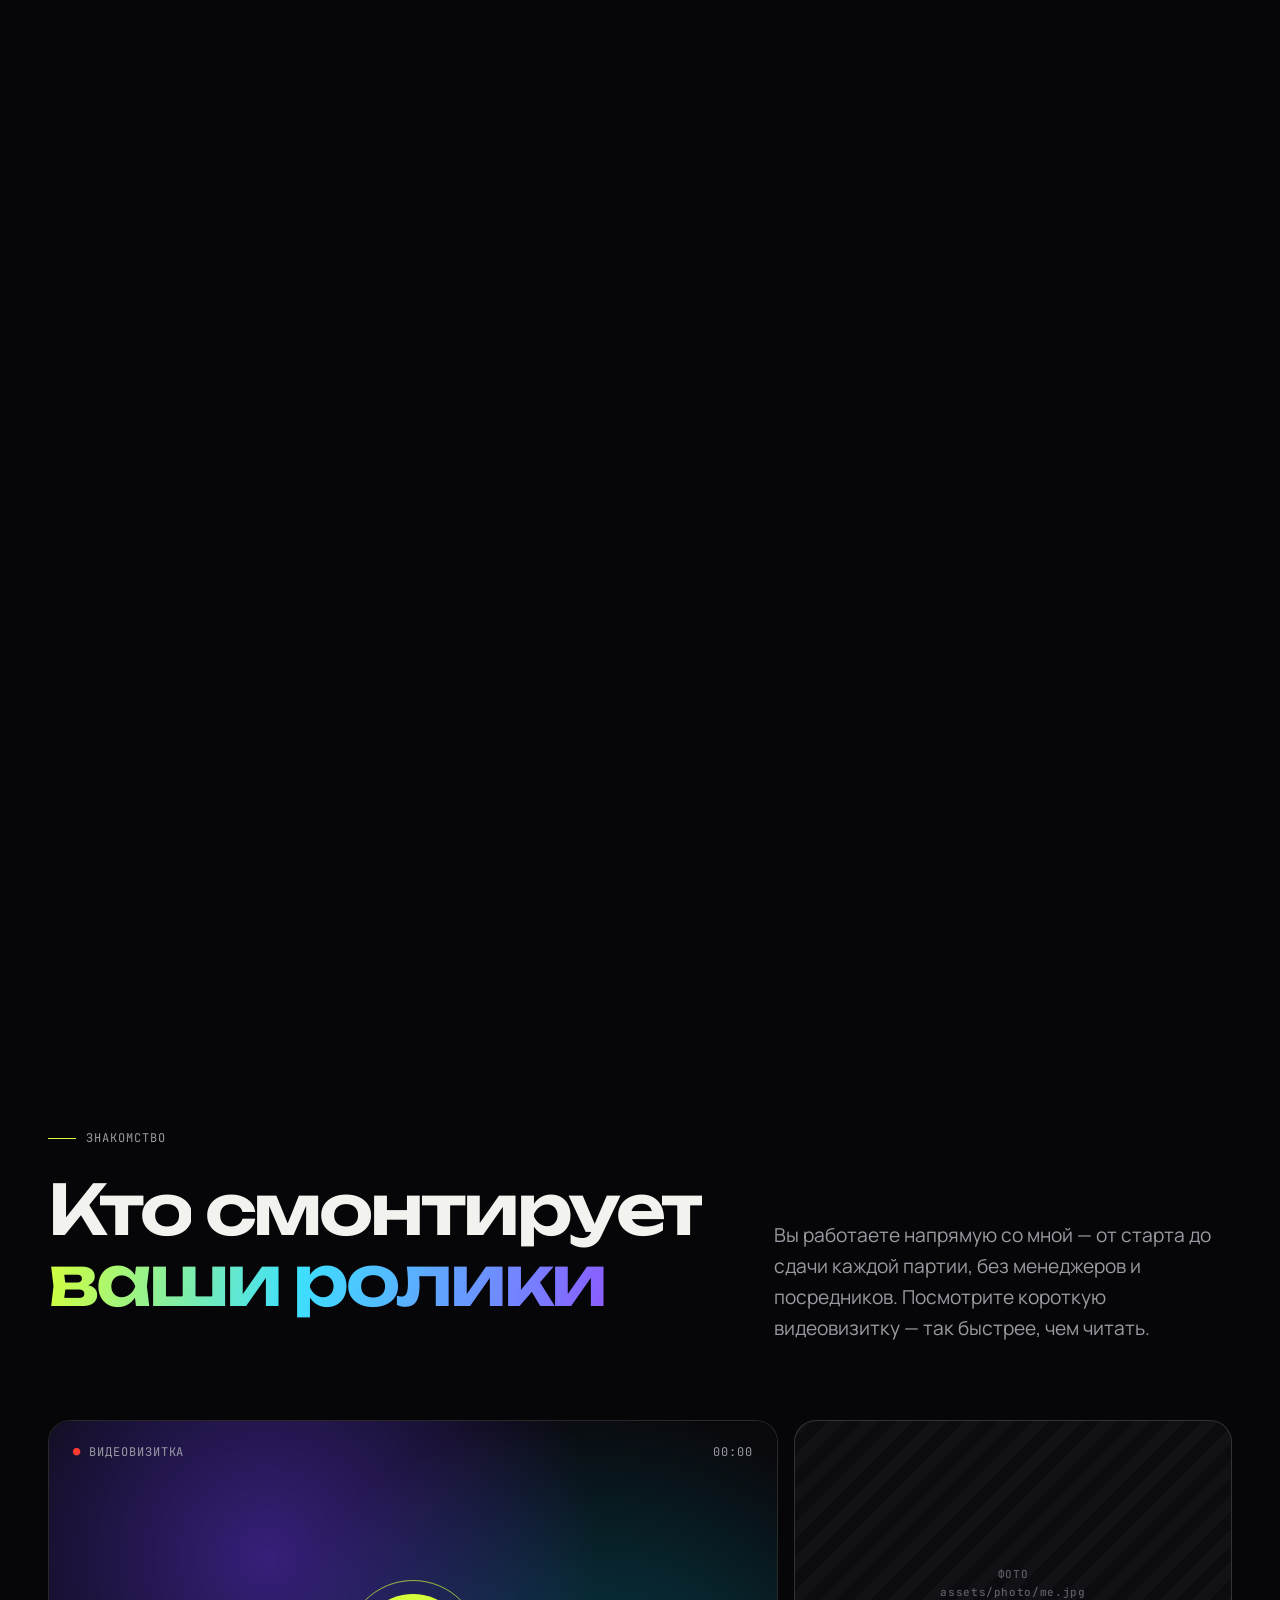
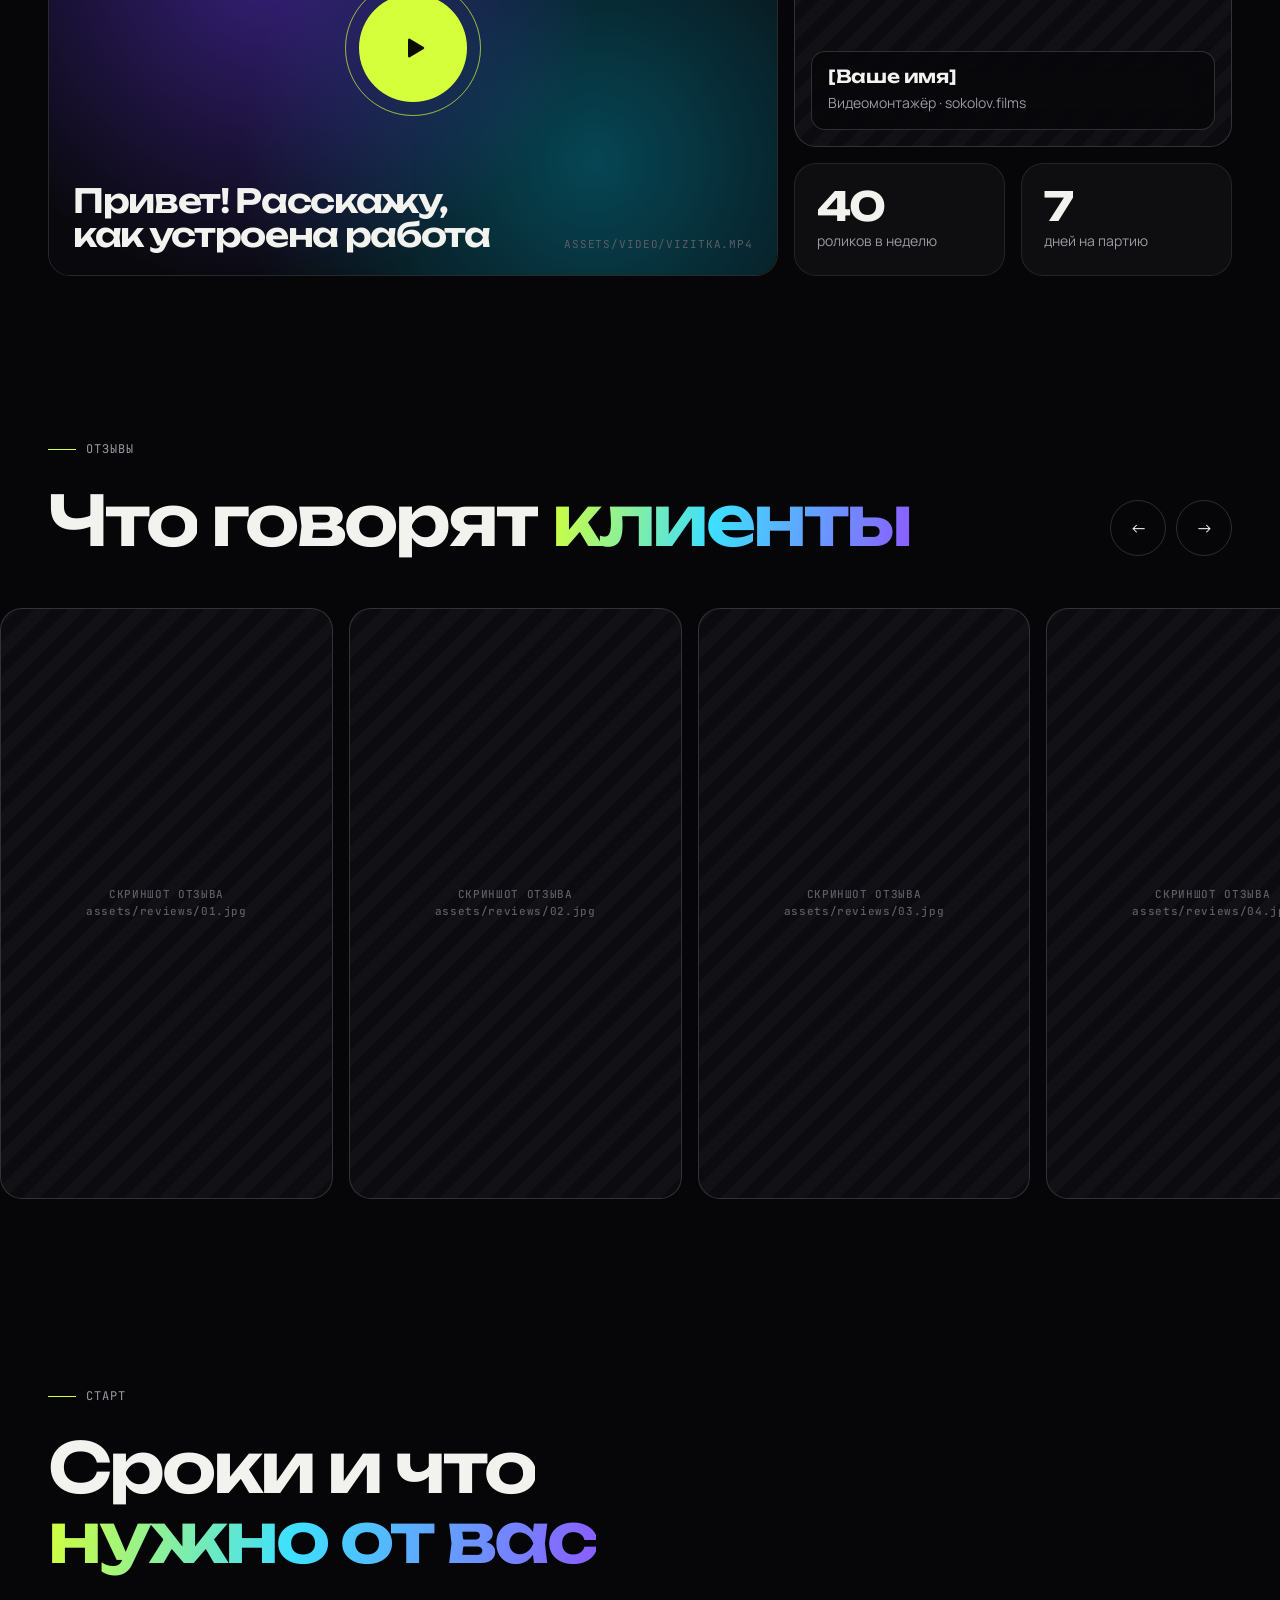
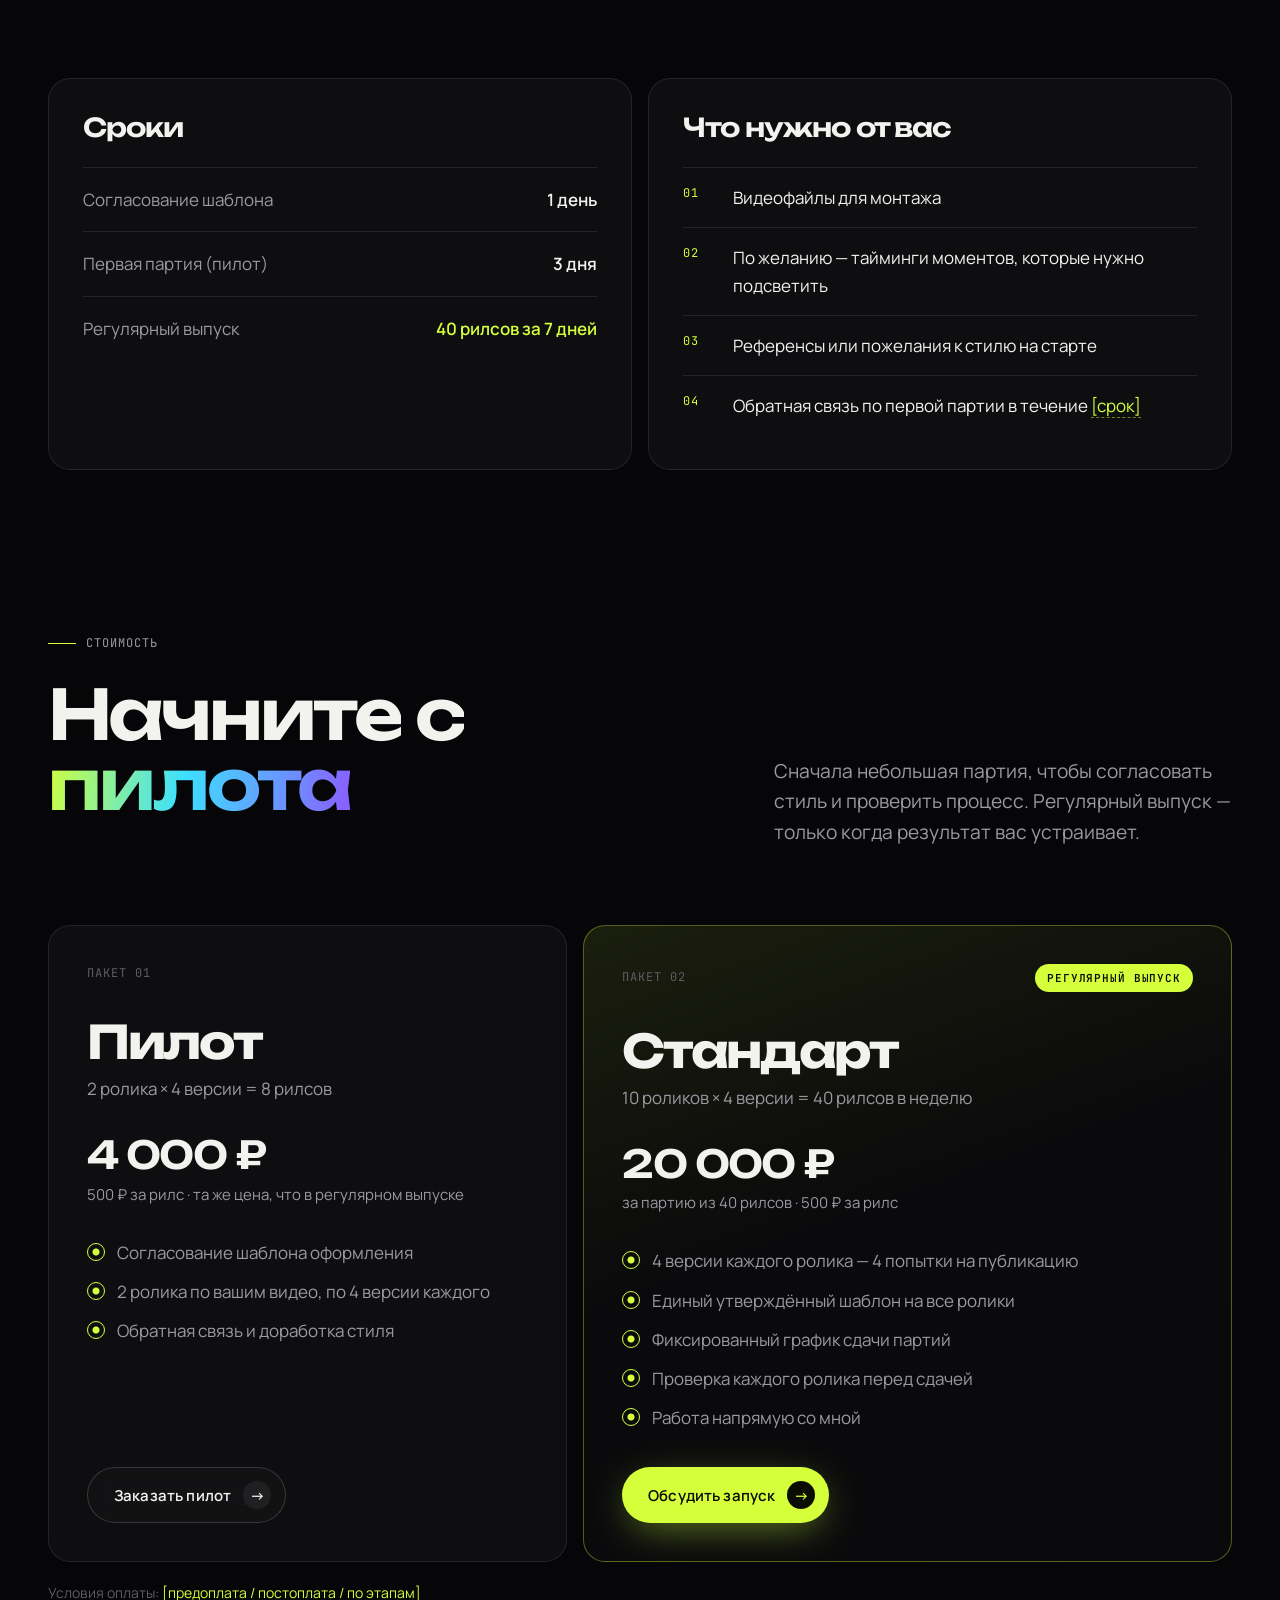
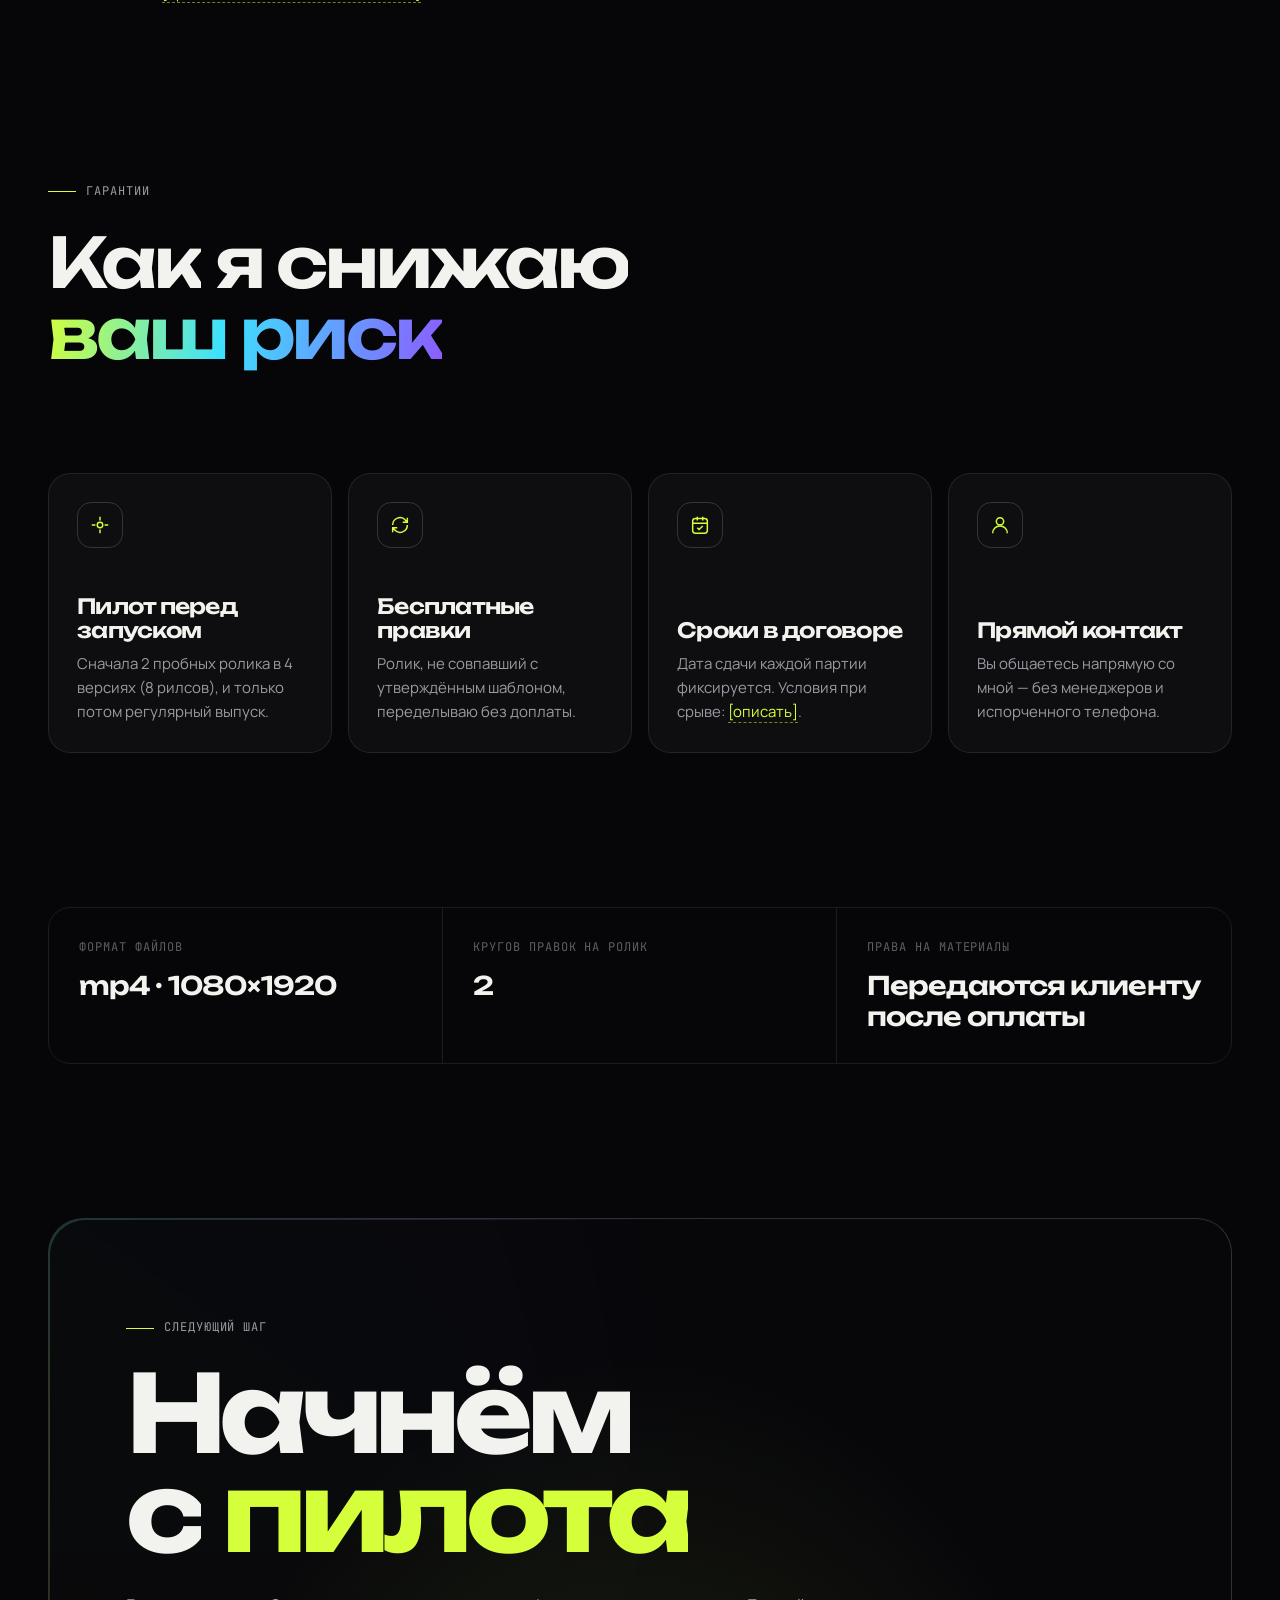
==== commit 54d3c5d3: "Remove lead form and personal data pages for now Takes the form, the /api/lead function and the cons" ====
--- a/index.html
+++ b/index.html
@@ -594,26 +594,6 @@
 .final h2{font:700 clamp(40px,8.4vw,132px)/.92 var(--f-display);letter-spacing:-.06em;margin:0 0 30px}
 .final p{color:var(--muted);font-size:clamp(17px,1.5vw,20px);max-width:58ch;margin:0 0 42px}
 .contacts{display:flex;flex-wrap:wrap;gap:12px}
-.lead{display:grid;grid-template-columns:1fr 1fr;gap:12px;max-width:760px;margin:0 0 34px}
-.lead label{display:flex;flex-direction:column;gap:8px;font-size:14px;color:var(--muted)}
-.lead .full{grid-column:1/-1}
-.lead input,.lead textarea{width:100%;font:500 16px/1.4 var(--f-body);color:var(--text);background:rgba(255,255,255,.04);
-  border:1px solid var(--line-2);border-radius:var(--r-sm);padding:15px 16px;outline:none;transition:border-color .2s,background .2s}
-.lead textarea{min-height:110px;resize:vertical}
-.lead input::placeholder,.lead textarea::placeholder{color:var(--dim)}
-.lead input:focus,.lead textarea:focus{border-color:var(--acid);background:rgba(255,255,255,.06)}
-.lead .agree{grid-column:1/-1;flex-direction:row;align-items:flex-start;gap:12px;font-size:14px;line-height:1.5;cursor:pointer;margin-top:4px}
-.lead .agree input{flex:none;width:22px;height:22px;margin:0;padding:0;accent-color:var(--acid);cursor:pointer}
-.lead .agree a{color:var(--text);text-decoration:underline;text-underline-offset:3px}
-.lead .agree.err{color:#ff7a70}
-.lead .hp{position:absolute;left:-9999px;width:1px;height:1px;overflow:hidden}
-.lead-foot{grid-column:1/-1;display:flex;flex-wrap:wrap;align-items:center;gap:16px;margin-top:6px}
-.lead button[disabled]{opacity:.6;cursor:wait}
-.lead-status{font-size:15px;color:var(--muted);min-height:1.4em}
-.lead-status.ok{color:var(--acid)}
-.lead-status.err{color:#ff7a70}
-.or{margin:0 0 16px;color:var(--dim);font-size:14px}
-@media (max-width:640px){.lead{grid-template-columns:1fr}.lead-foot .btn{width:100%;justify-content:center}}
 .valid{margin-top:40px;color:var(--dim)}
 footer{padding:40px 0 50px;color:var(--dim);font-size:14px}
 footer .wrap{display:flex;justify-content:space-between;gap:20px;flex-wrap:wrap}
@@ -1094,28 +1074,6 @@
       <span class="eyebrow mono">Следующий шаг</span>
       <h2 class="split" data-split>Начнём <br>с <span style="color:var(--acid)">пилота</span></h2>
       <p>Вы присылаете 2 видео, я согласую с вами оформление и в течение 3 дней покажу 8 готовых рилсов: 2 ролика по 4 версии. Если результат устраивает — запускаем регулярный выпуск: 10 роликов × 4 версии, 40 рилсов в неделю.</p>
-      <!-- Форма заявки: отправляется в Telegram через /api/lead -->
-      <form class="lead" id="leadForm" novalidate>
-        <label>Ваше имя
-          <input name="name" type="text" autocomplete="name" maxlength="80" placeholder="Как к вам обращаться" required>
-        </label>
-        <label>Телефон или Telegram
-          <input name="contact" type="text" autocomplete="tel" maxlength="120" placeholder="+7… или @username" required>
-        </label>
-        <label class="full"><span>Комментарий <span style="color:var(--dim)">(необязательно)</span></span>
-          <textarea name="message" maxlength="1500" placeholder="Ваша ниша, сколько роликов нужно, ссылка на аккаунт"></textarea>
-        </label>
-        <label class="agree" id="agreeLabel">
-          <input name="consent" type="checkbox" value="yes" required>
-          <span>Я даю <a href="consent.html" target="_blank">согласие на обработку персональных данных</a> и ознакомлен(а) с <a href="privacy.html" target="_blank">политикой обработки данных</a></span>
-        </label>
-        <label class="hp" aria-hidden="true">Не заполняйте <input name="website" type="text" tabindex="-1" autocomplete="off"></label>
-        <div class="lead-foot">
-          <button type="submit" class="btn btn-acid">Отправить заявку <span class="arr">→</span></button>
-          <span class="lead-status" id="leadStatus" role="status" aria-live="polite"></span>
-        </div>
-      </form>
-      <p class="or">Или напишите напрямую:</p>
       <!-- КОНТАКТЫ: замените ссылки на свои -->
       <div class="contacts">
         <a href="https://t.me/sokolfilm_bot" target="_blank" rel="noopener" class="btn btn-acid" data-magnetic>Написать в Telegram <span class="arr">→</span></a>
@@ -1131,7 +1089,7 @@
 
 <footer>
   <div class="wrap">
-    <span>© <span id="yr"></span> sokolov.films · Монтаж рилс под ключ · <a href="privacy.html" style="text-decoration:underline">Политика обработки данных</a></span>
+    <span>© <span id="yr"></span> sokolov.films · Монтаж рилс под ключ</span>
     <a href="#hero" class="mono">Наверх ↑</a>
   </div>
 </footer>
@@ -1387,43 +1345,6 @@
   });
   const closeLb = () => lb.classList.remove('open');
   lb.addEventListener('click', e => { if (e.target !== lbImg) closeLb(); });
-  /* ---------- форма заявки → Telegram ---------- */
-  const form = $('#leadForm');
-  if (form) form.addEventListener('submit', async e => {
-    e.preventDefault();
-    const status = $('#leadStatus'), btn = form.querySelector('button[type=submit]');
-    const data = Object.fromEntries(new FormData(form));
-    const agree = $('#agreeLabel');
-    status.className = 'lead-status';
-    agree.classList.remove('err');
-    if (!data.name.trim() || !data.contact.trim()) {
-      status.classList.add('err');
-      status.textContent = 'Заполните имя и контакт.';
-      return;
-    }
-    if (data.consent !== 'yes') {
-      agree.classList.add('err');
-      status.classList.add('err');
-      status.textContent = 'Отметьте согласие на обработку персональных данных.';
-      return;
-    }
-    btn.disabled = true;
-    status.textContent = 'Отправляю…';
-    try {
-      const r = await fetch('/api/lead', { method: 'POST', headers: { 'Content-Type': 'application/json' }, body: JSON.stringify(data) });
-      const j = await r.json().catch(() => ({}));
-      if (!r.ok || !j.ok) throw new Error(j.error || r.status);
-      form.reset();
-      status.classList.add('ok');
-      status.textContent = 'Спасибо! Заявка отправлена, скоро свяжусь с вами.';
-    } catch (err) {
-      status.classList.add('err');
-      status.textContent = 'Не получилось отправить. Напишите, пожалуйста, в Telegram — кнопка ниже.';
-    } finally {
-      btn.disabled = false;
-    }
-  });
-
   addEventListener('keydown', e => { if (e.key === 'Escape') { closeLb(); document.body.classList.remove('menu'); } });
 })();
 </script>
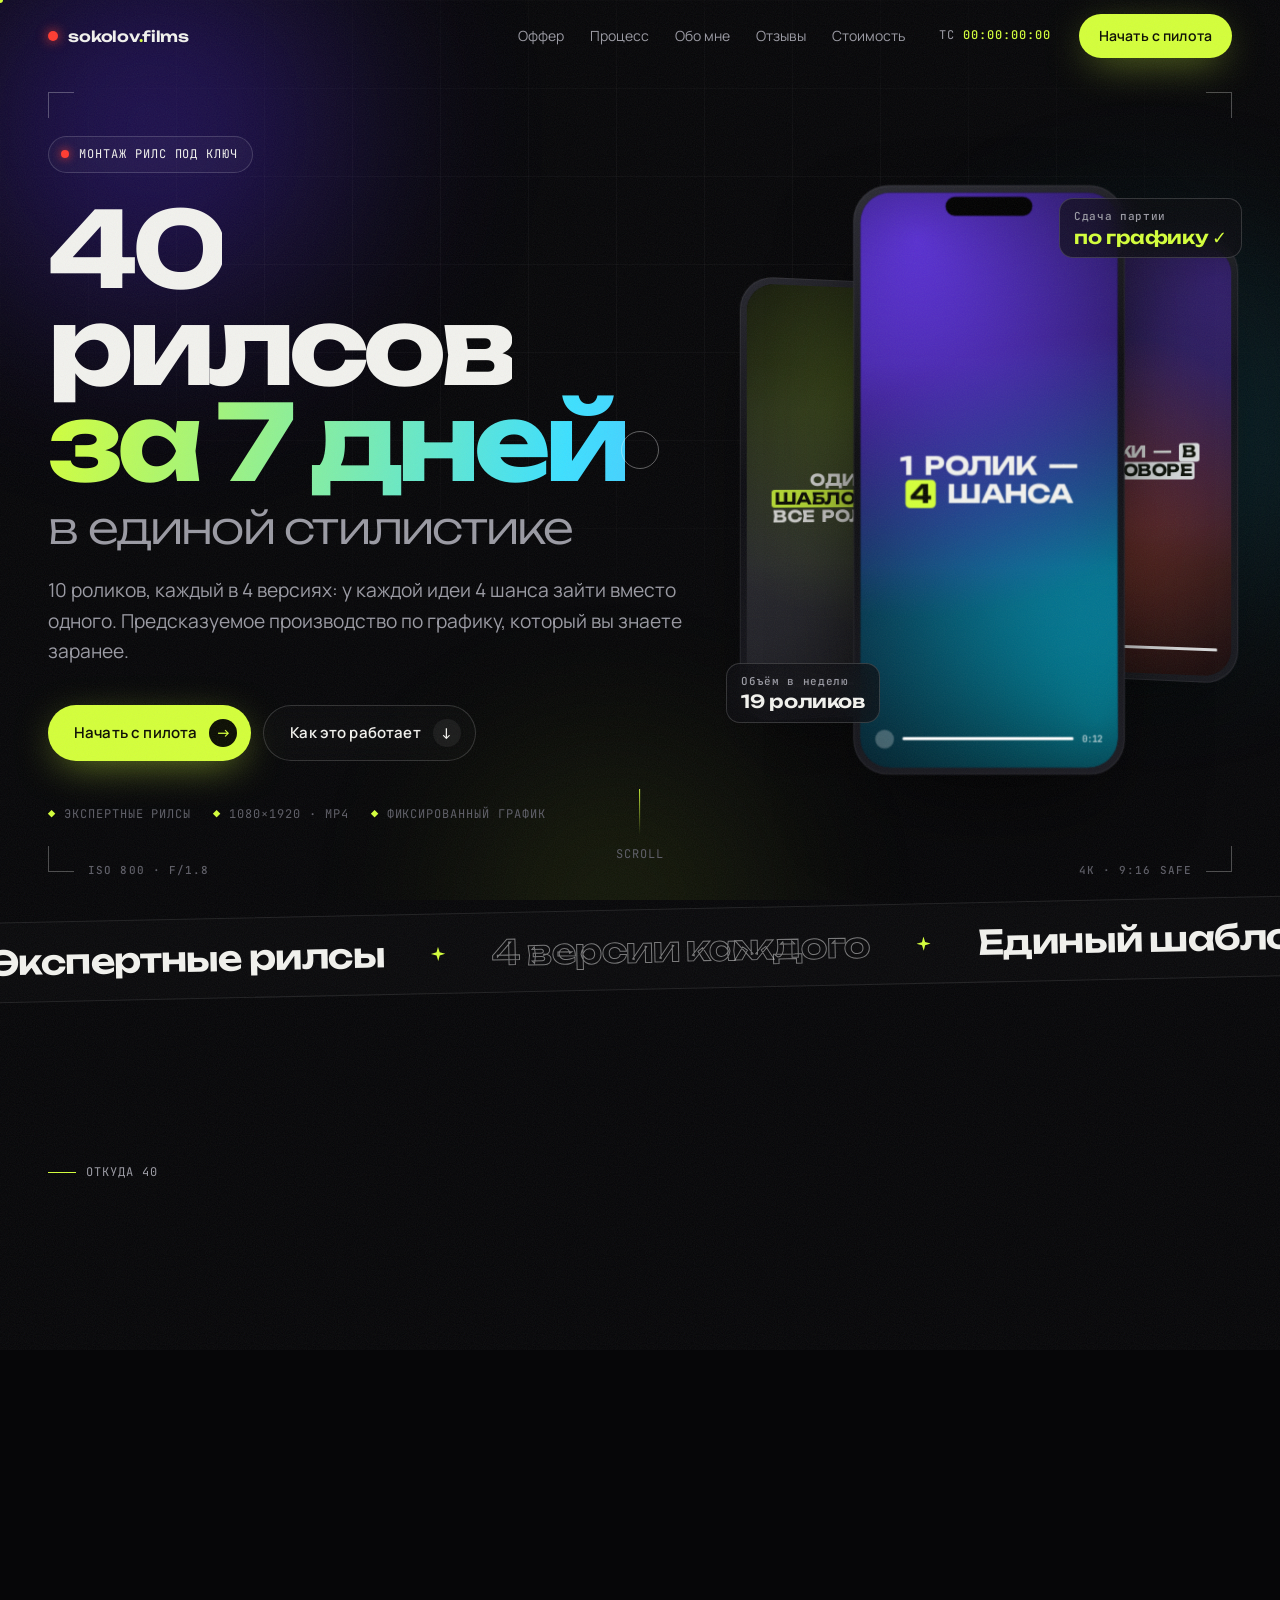
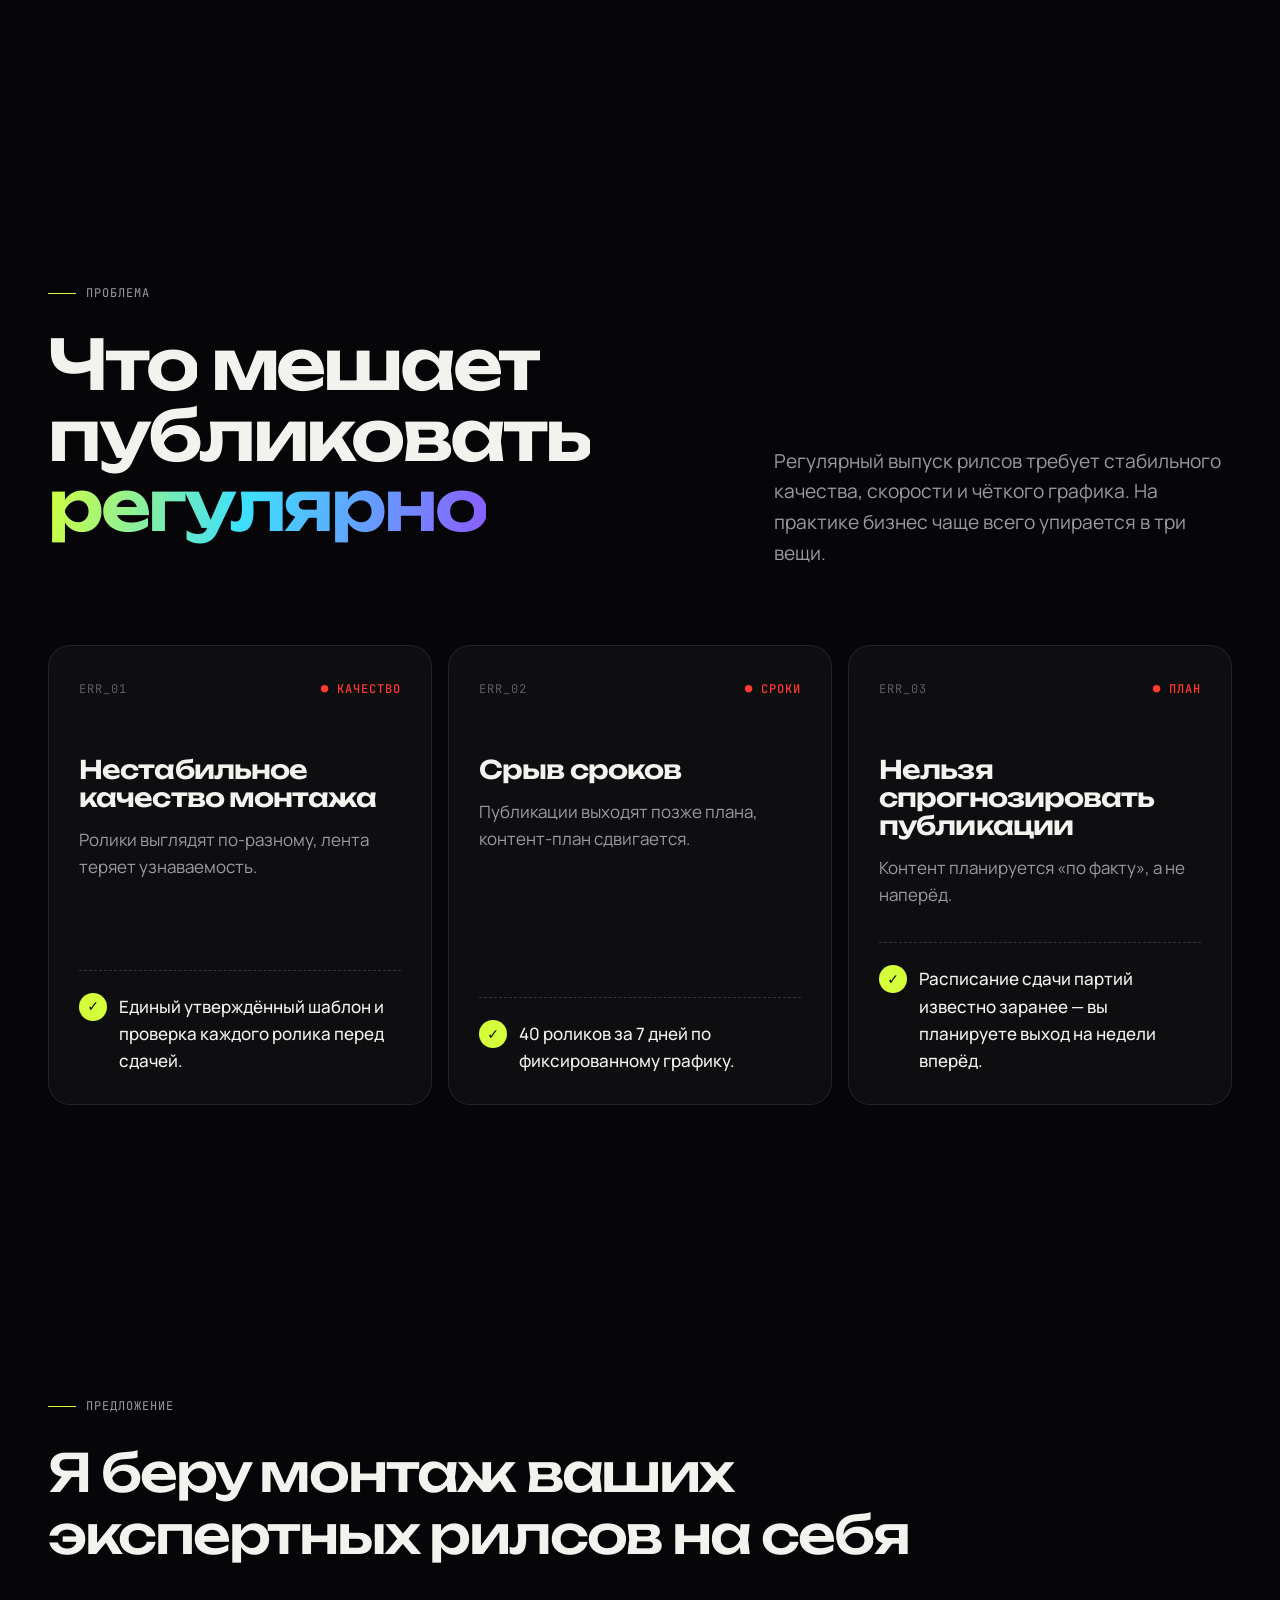
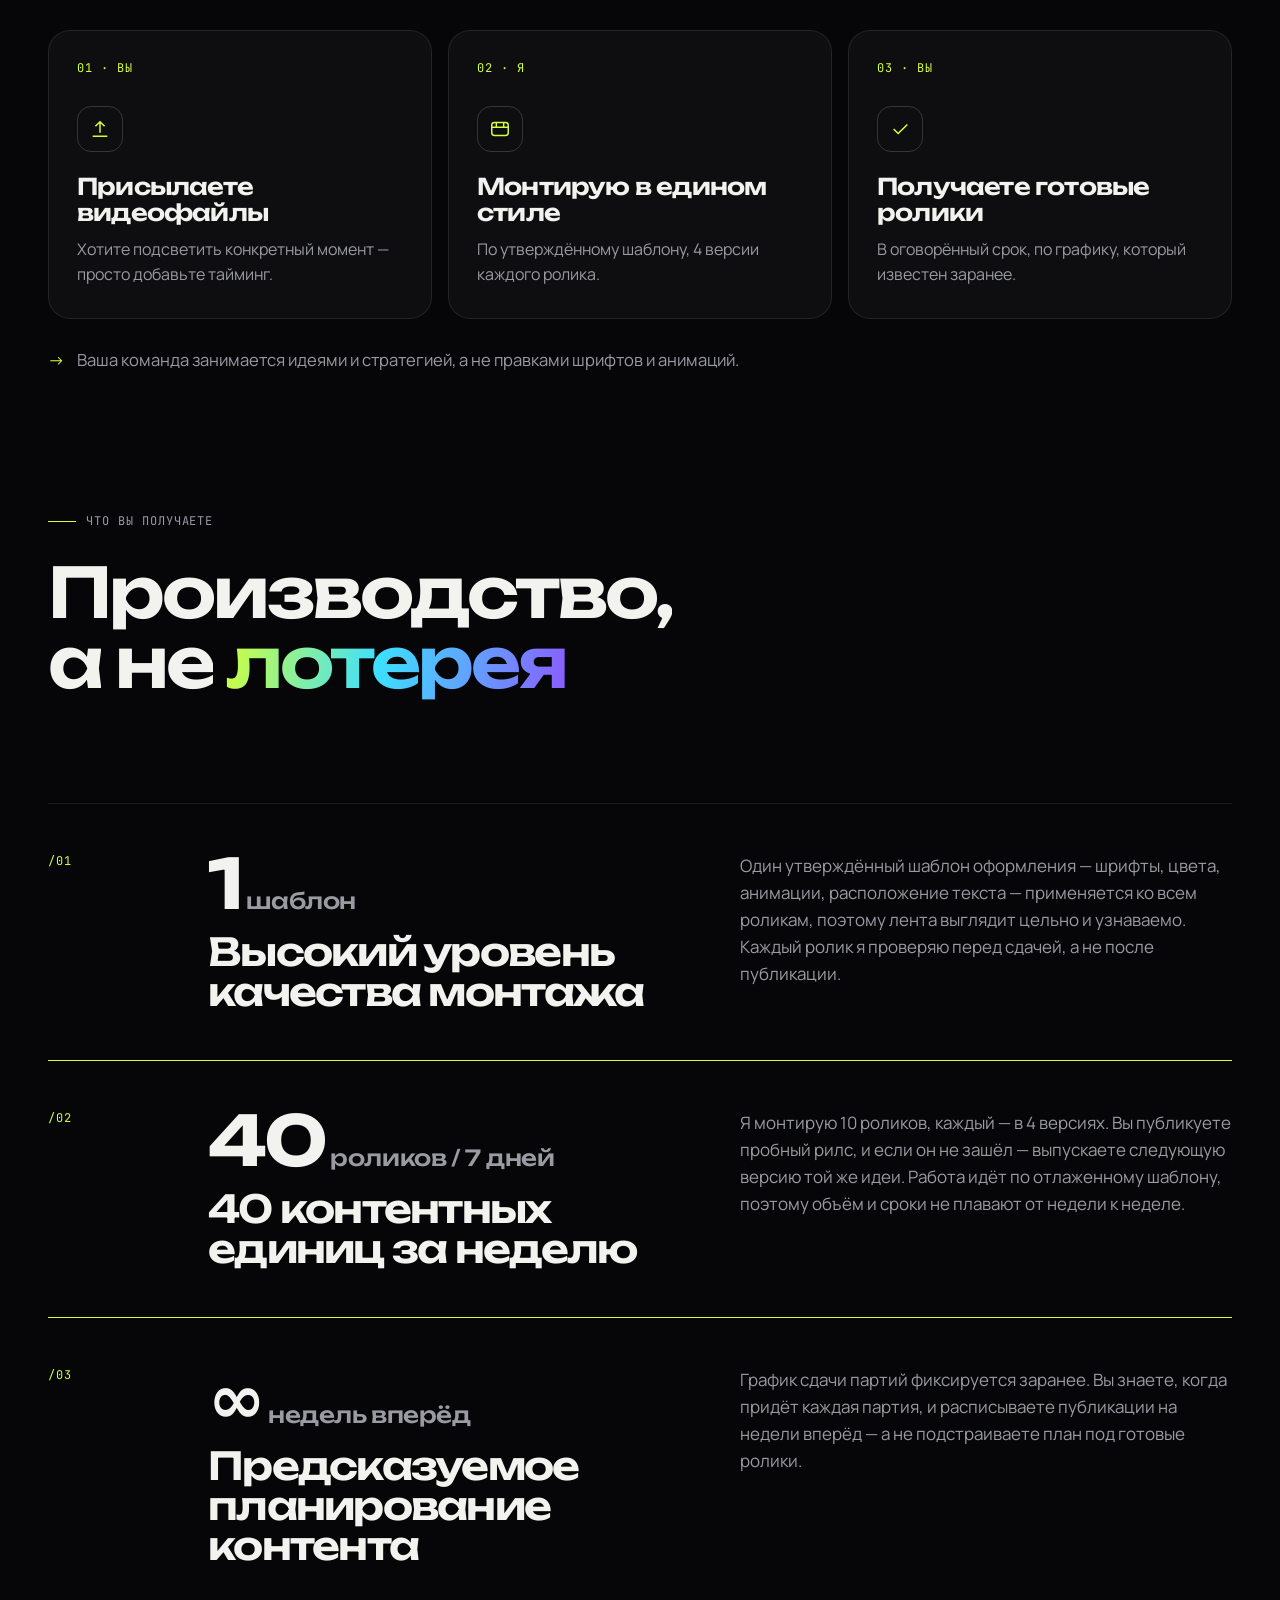
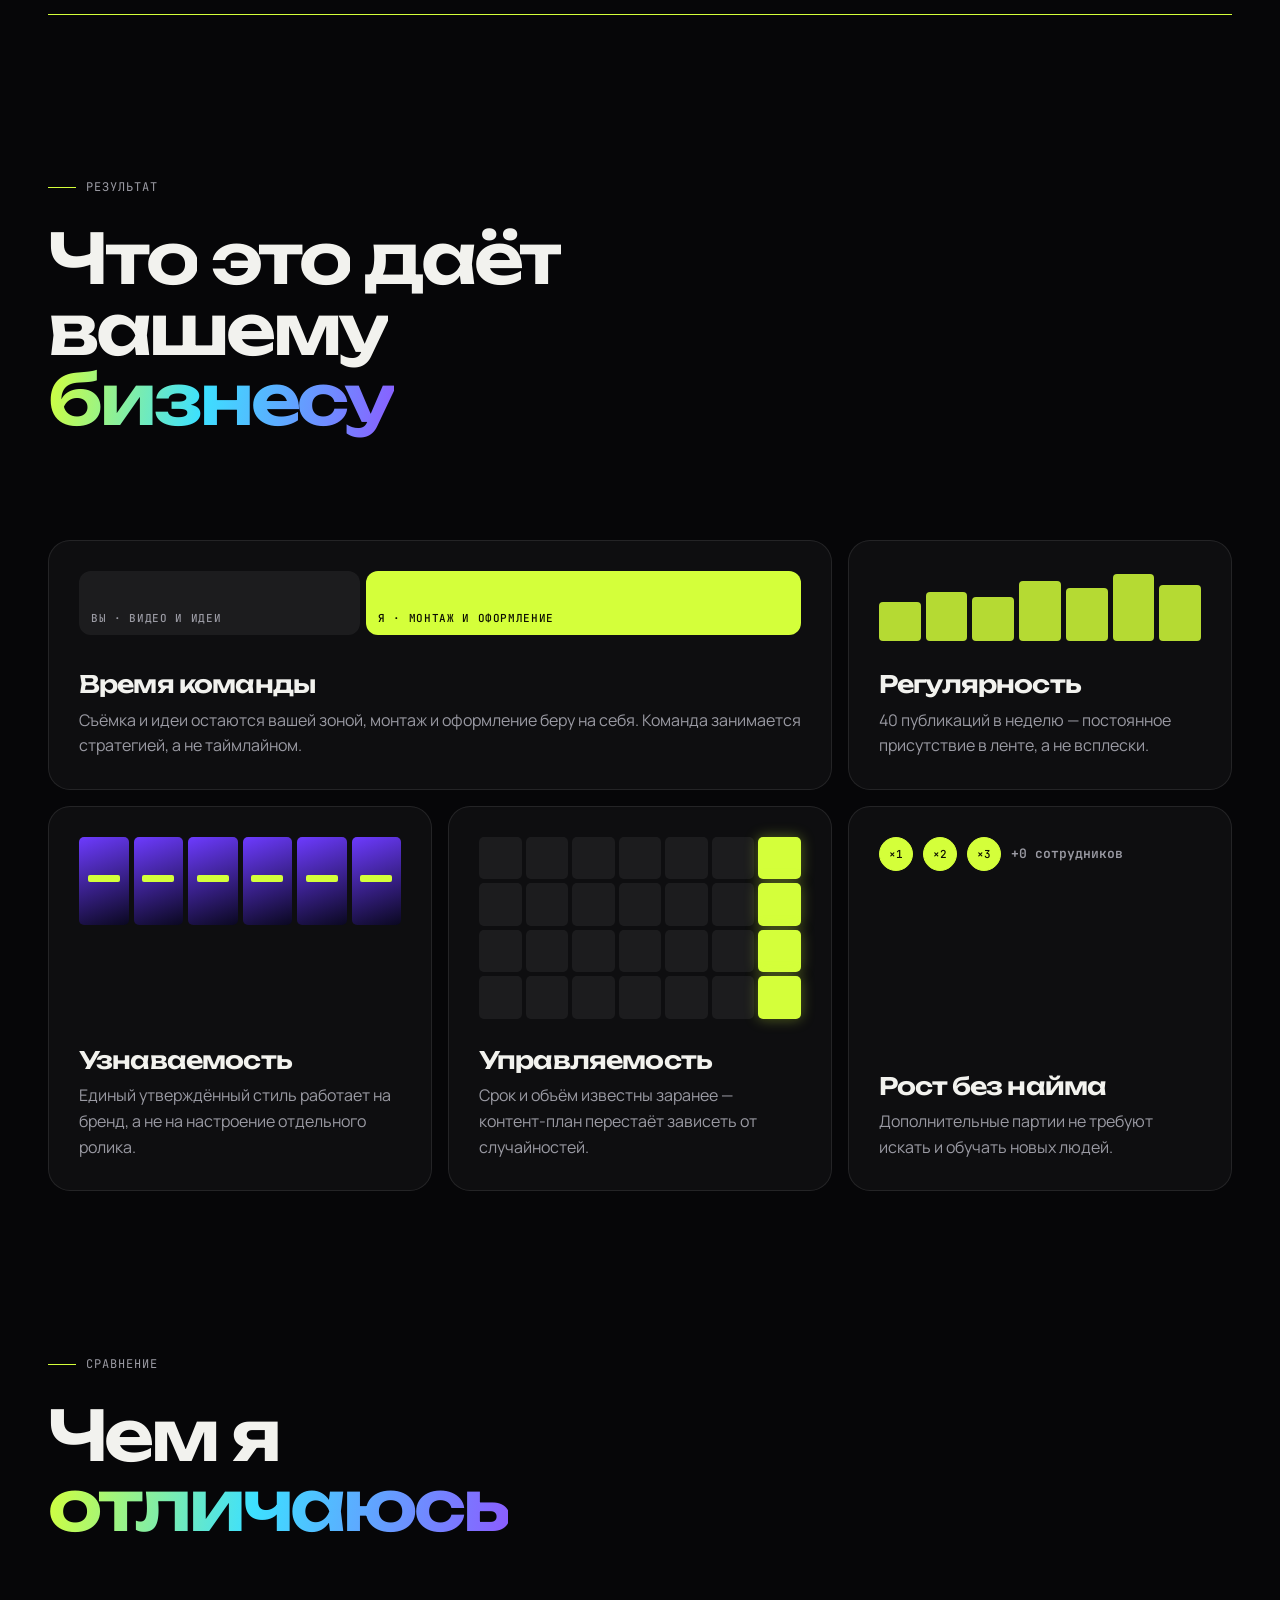
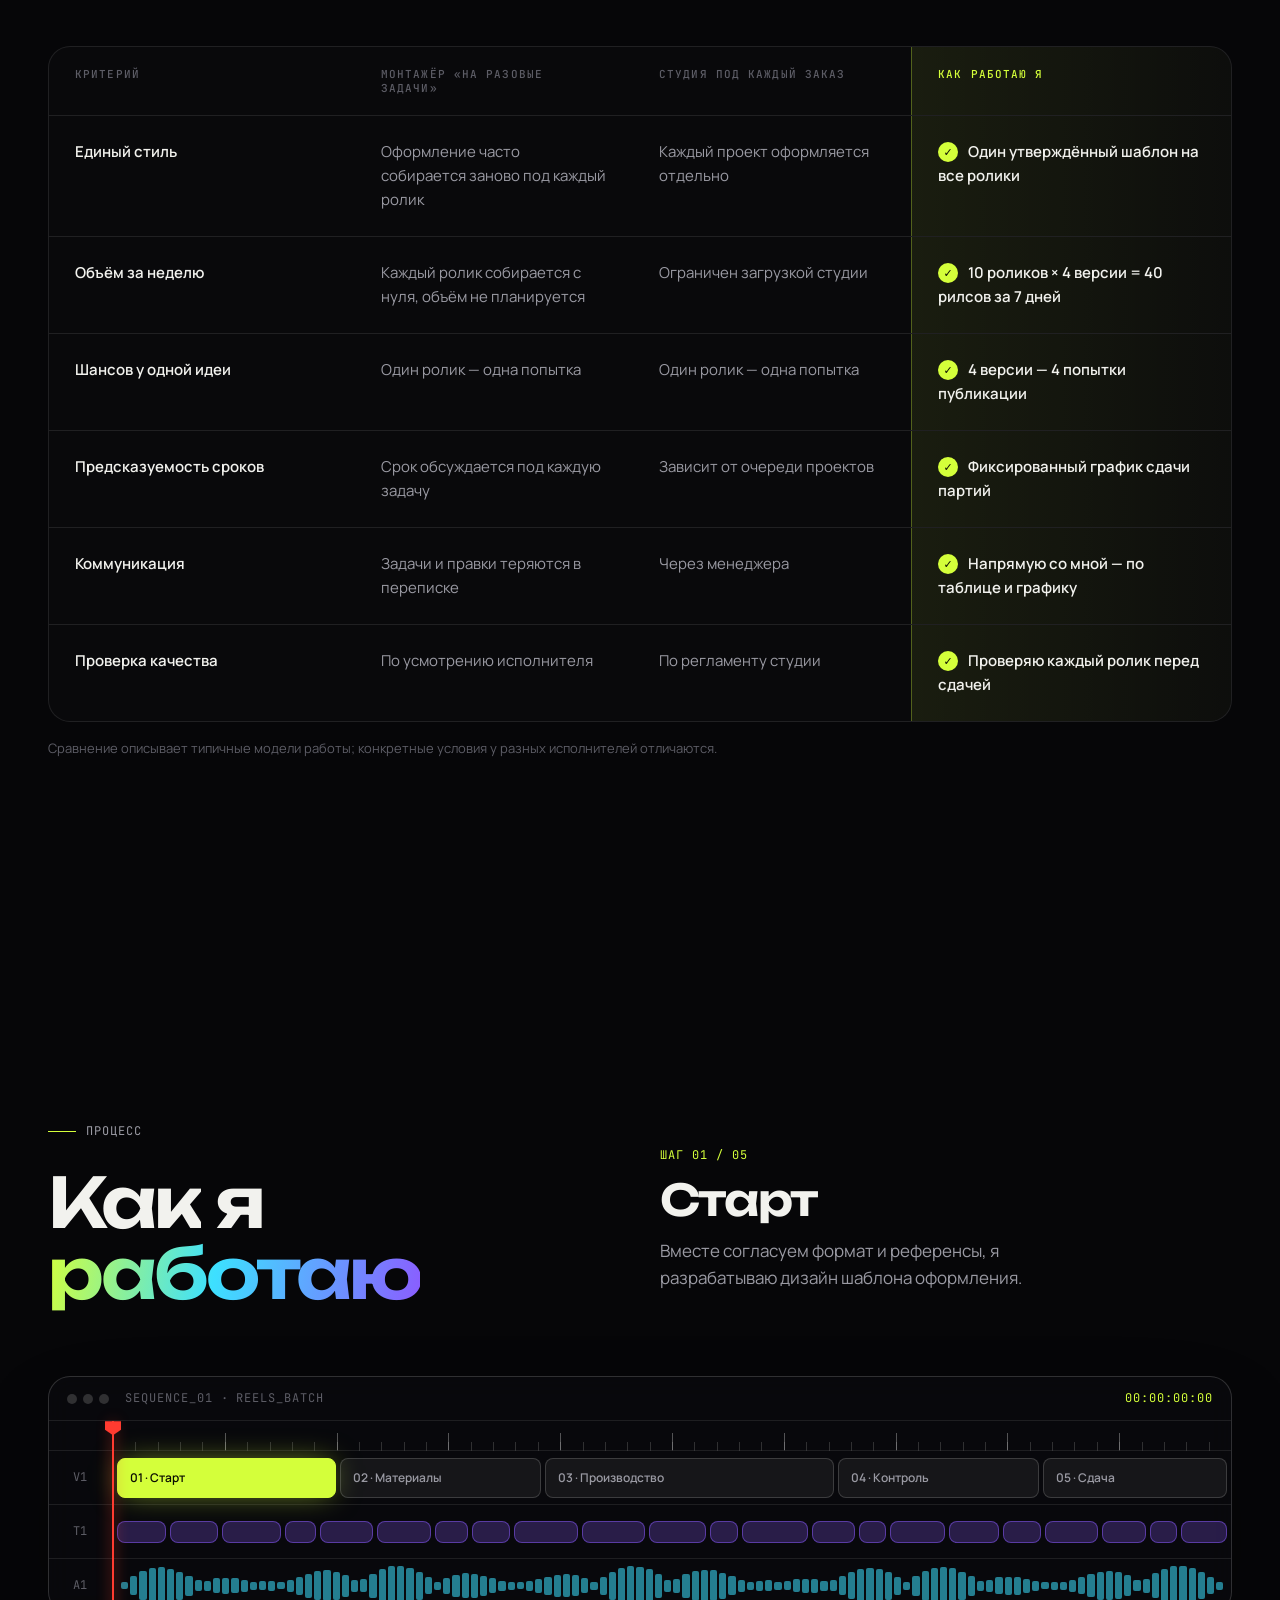
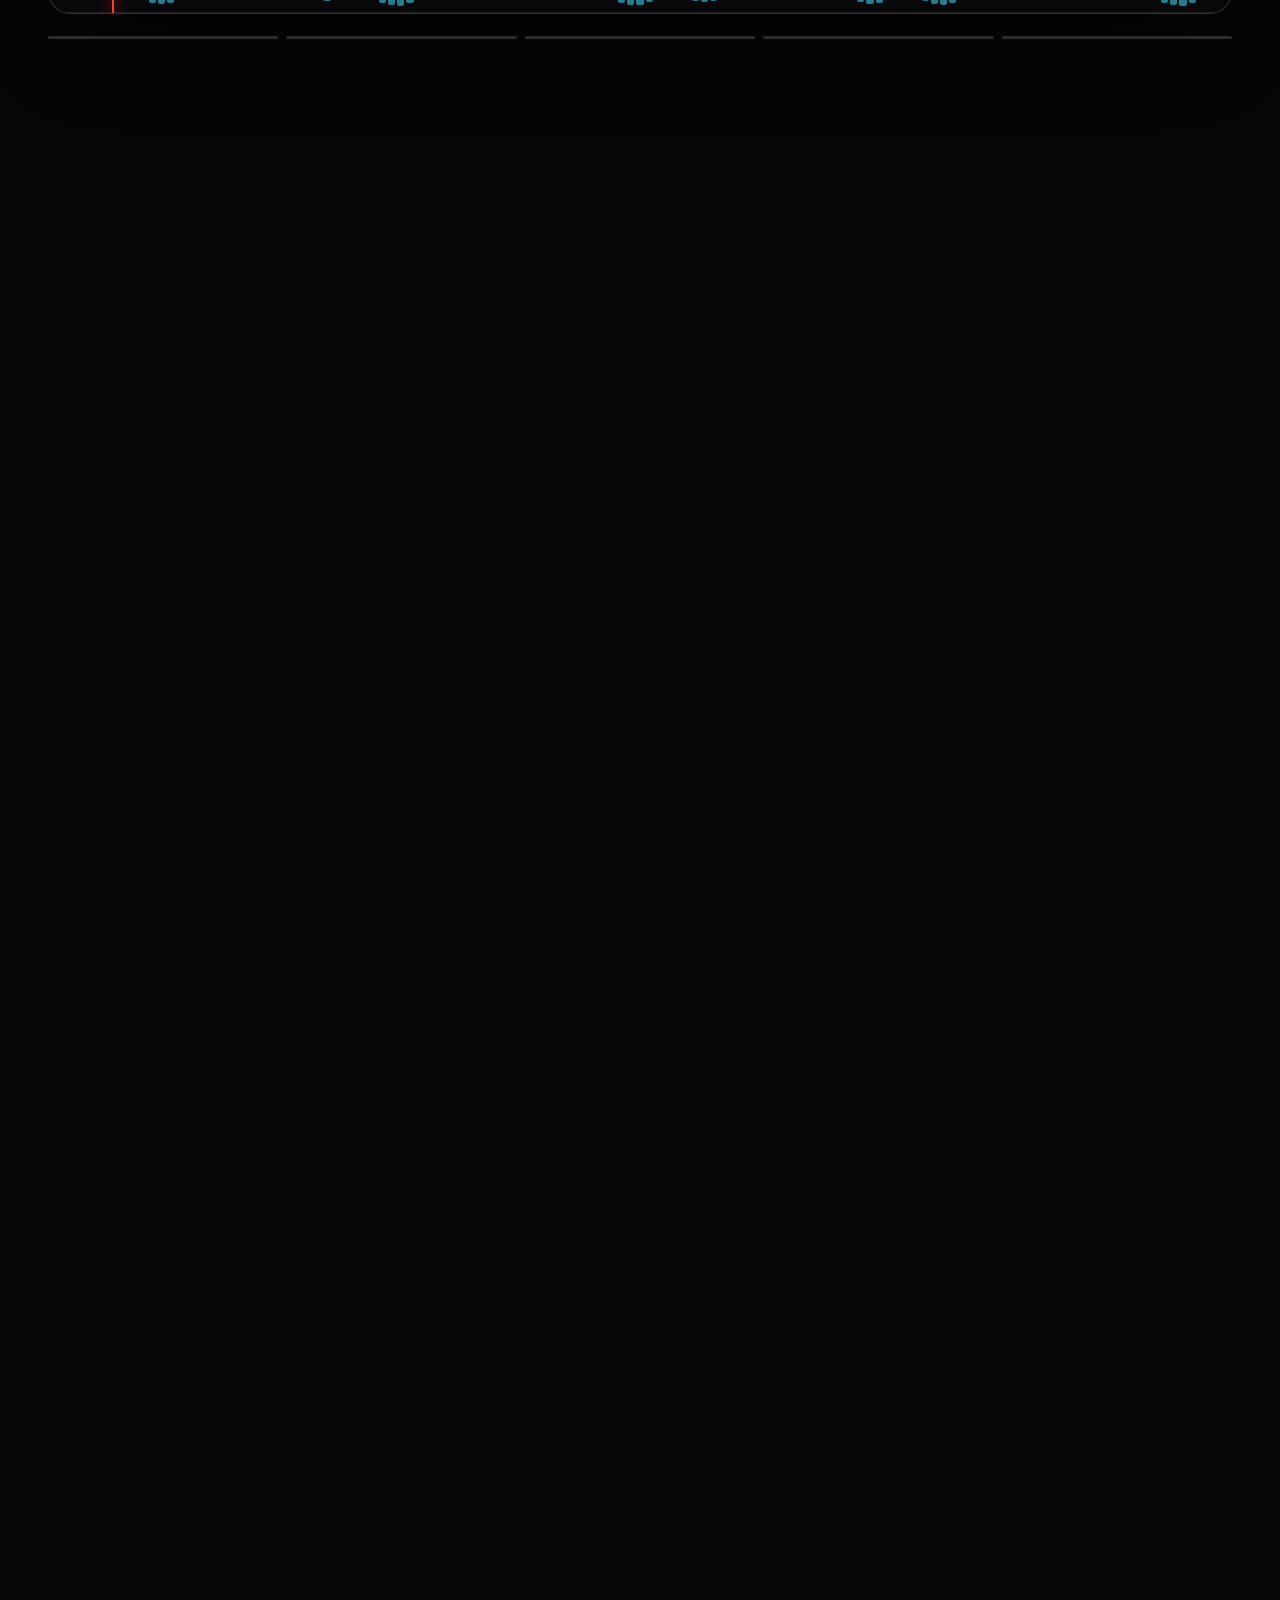
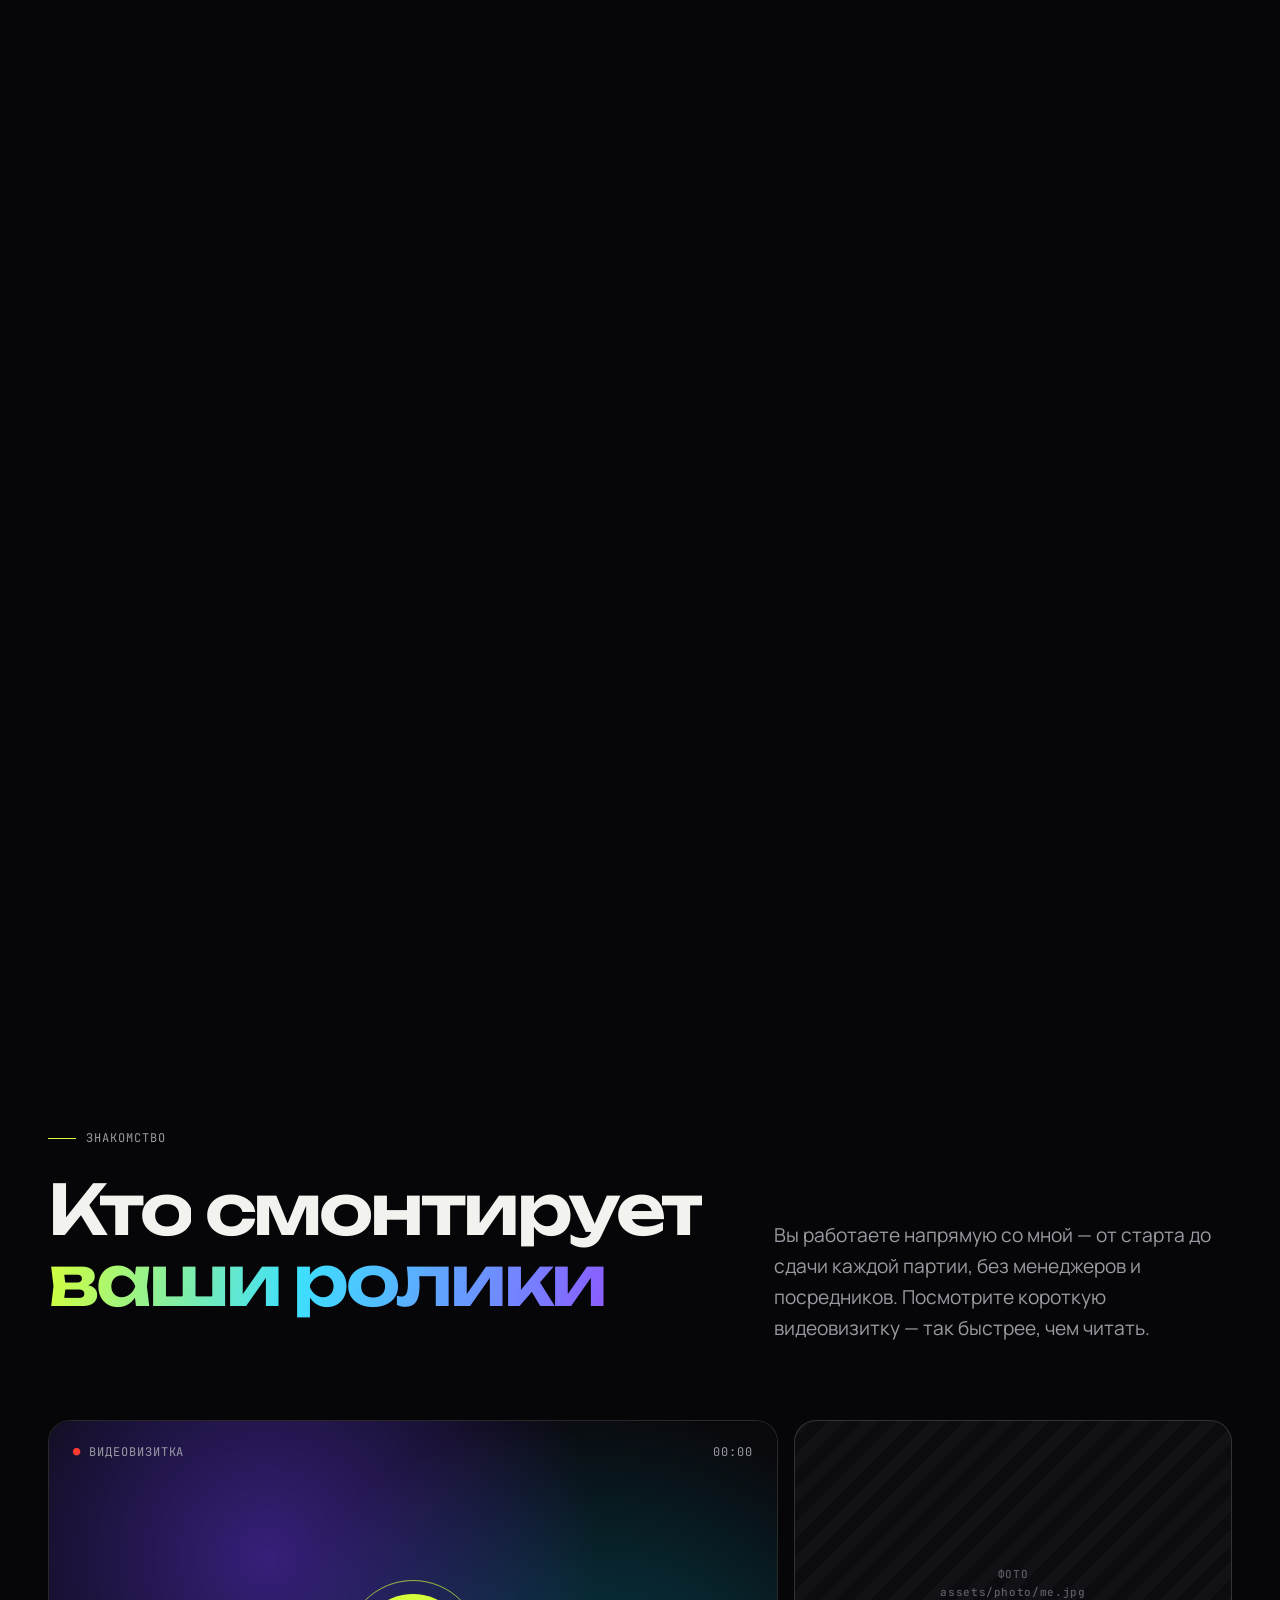
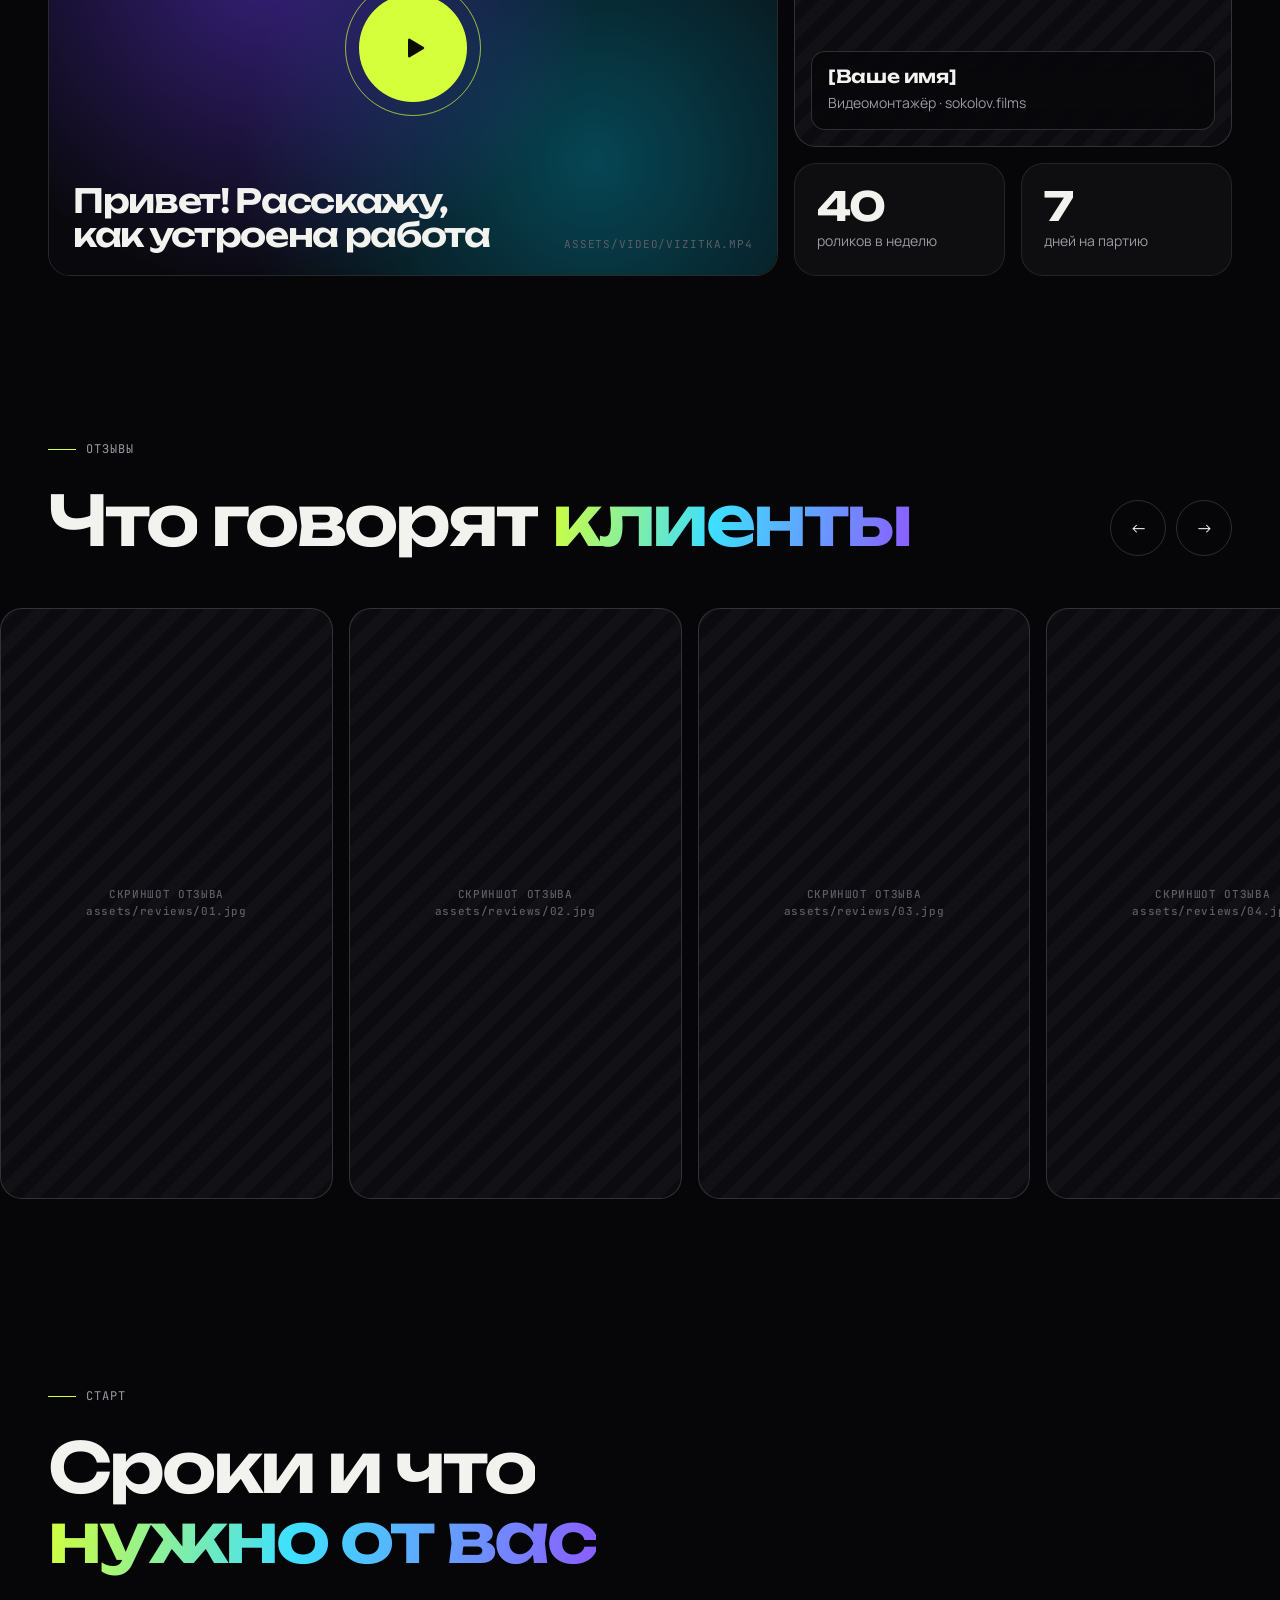
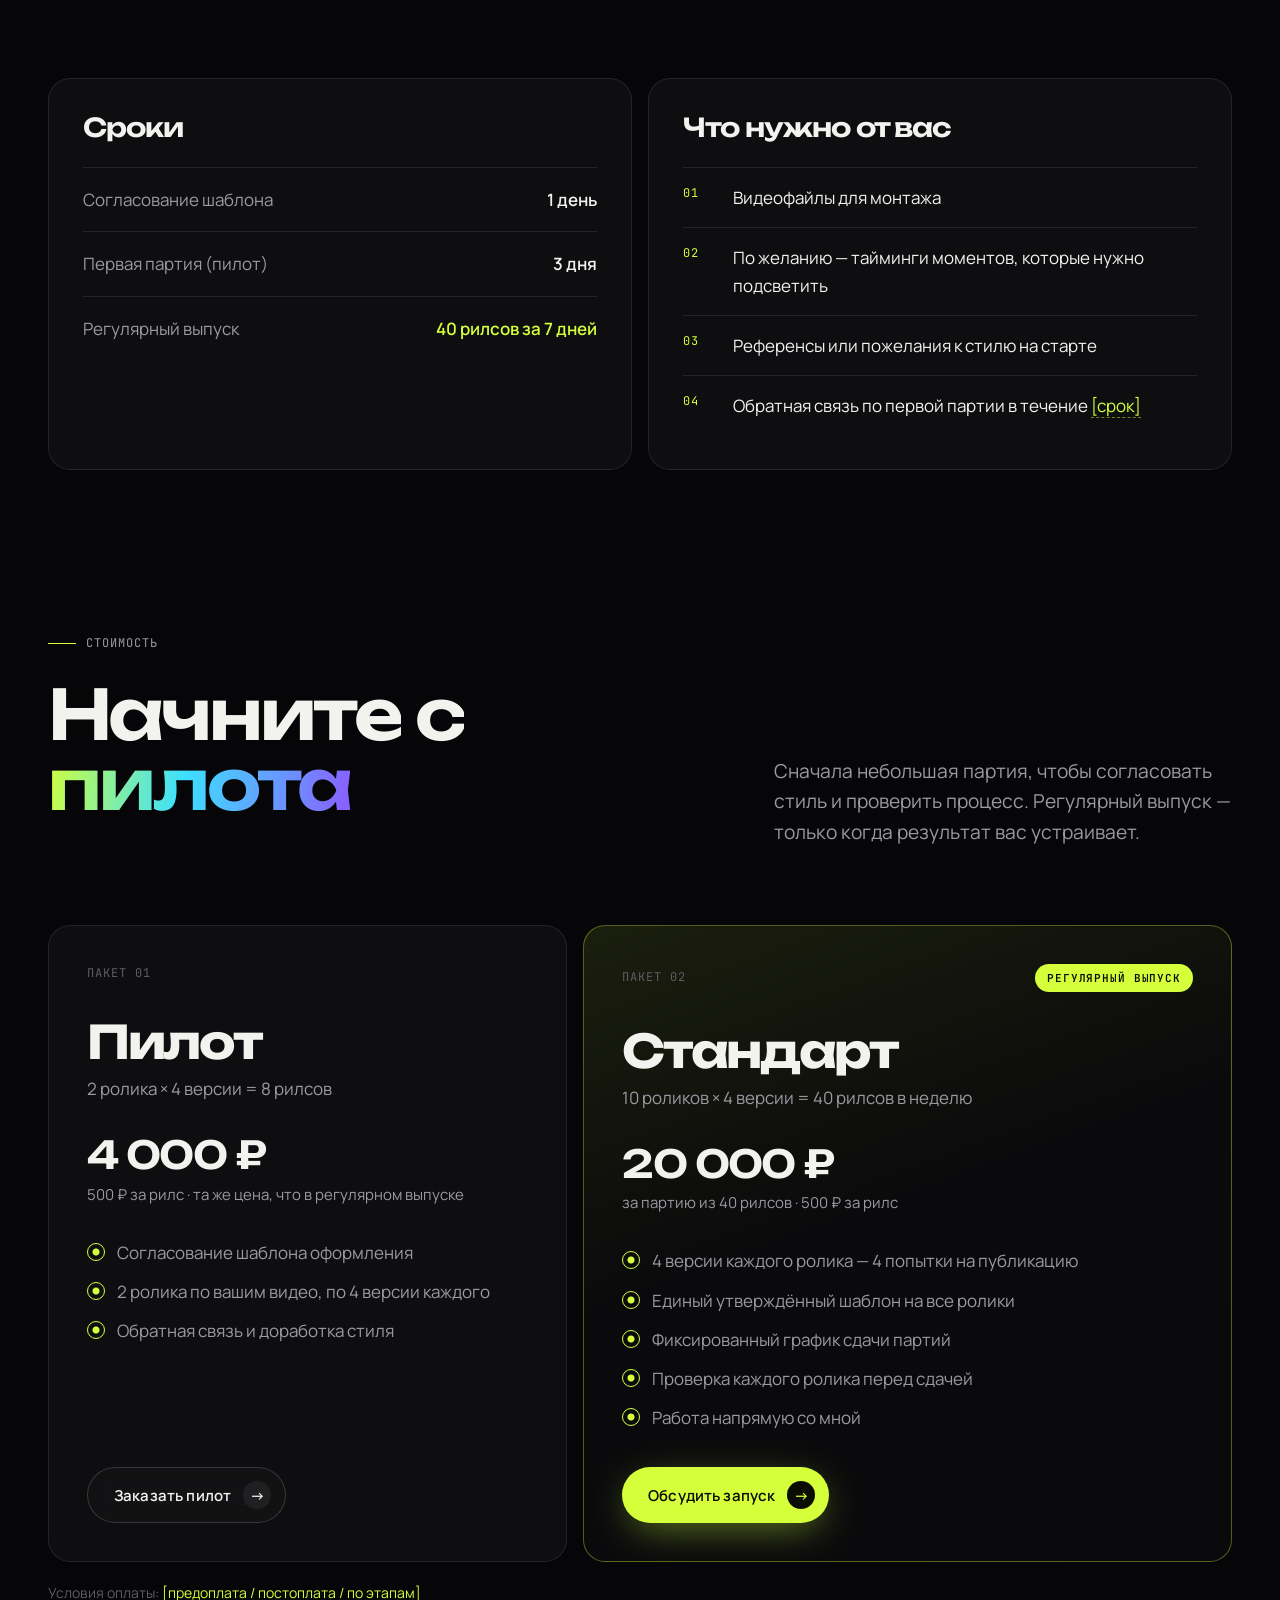
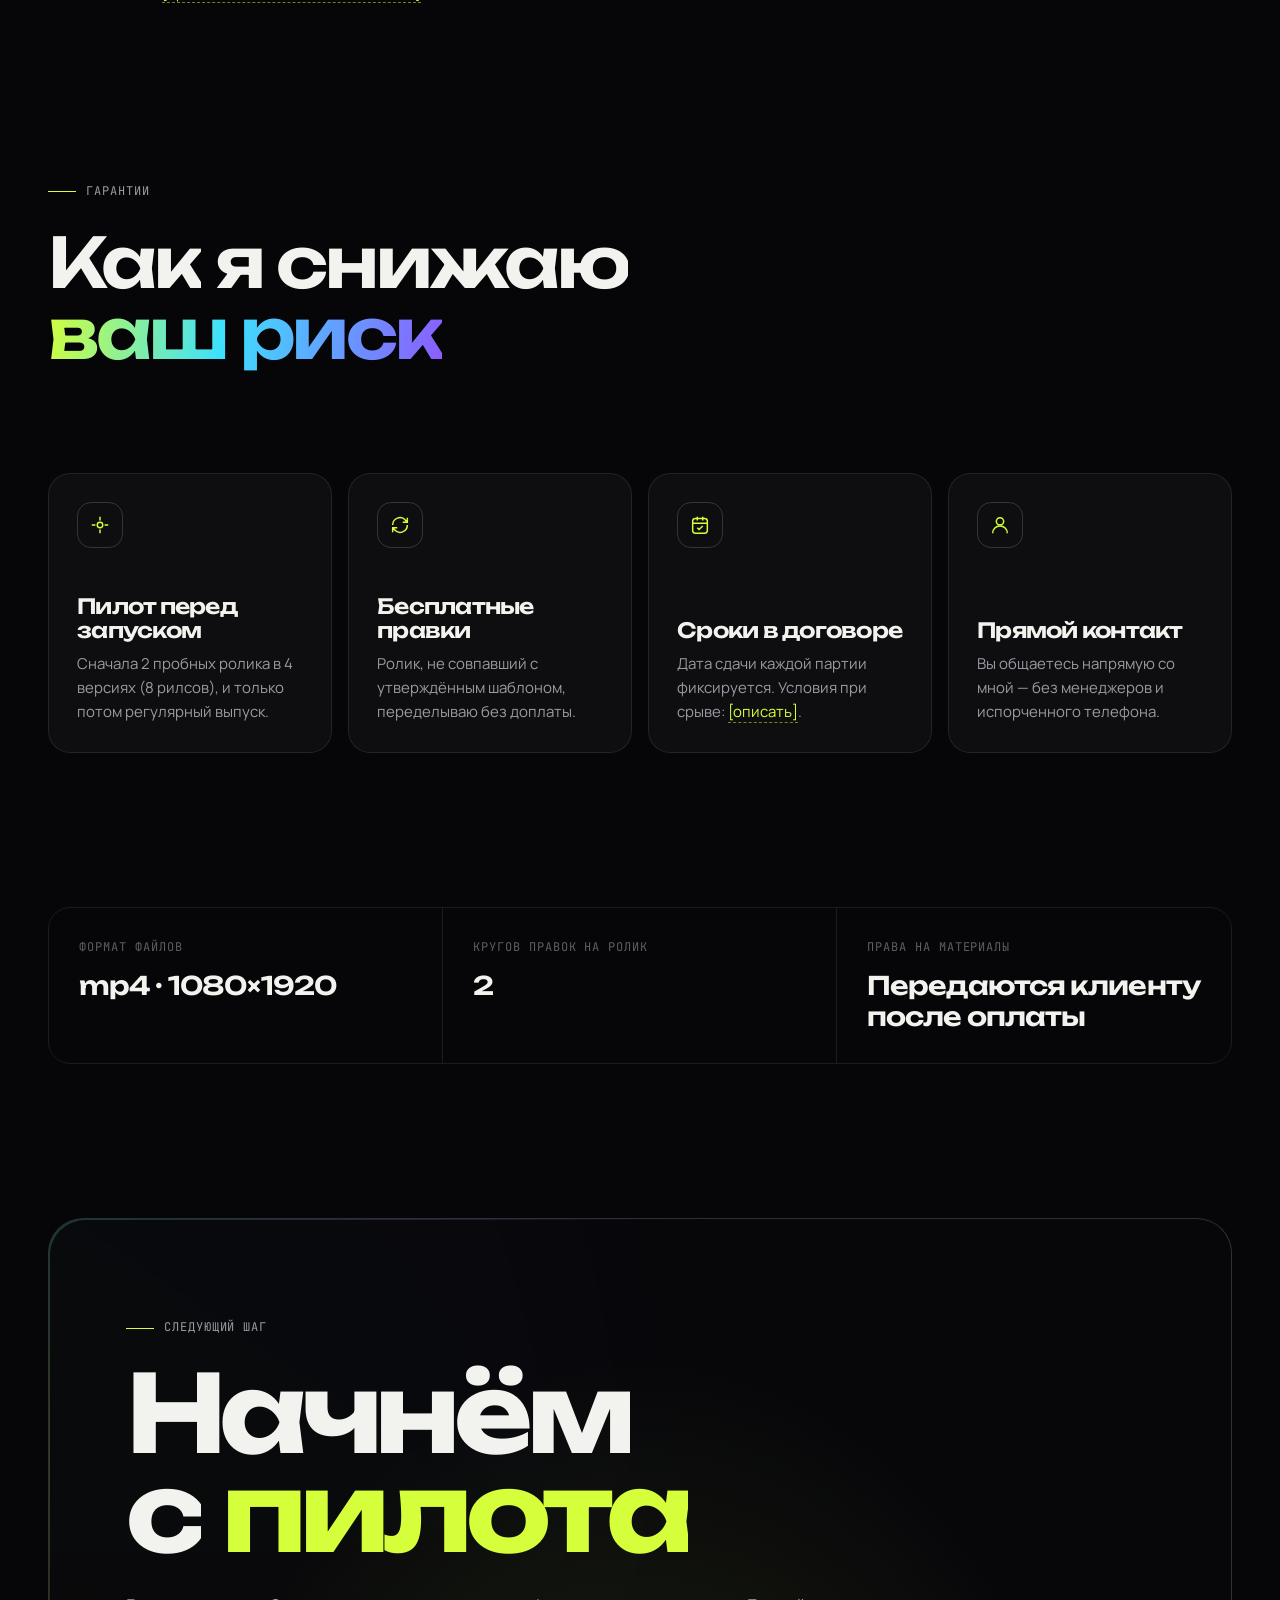
==== commit ae1d3628: "Point Telegram button to @Sokolov_films Co-Authored-By: Claude Opus 5.5 <noreply@anthropic.com> Clau" ====
--- a/index.html
+++ b/index.html
@@ -1076,7 +1076,7 @@
       <p>Вы присылаете 2 видео, я согласую с вами оформление и в течение 3 дней покажу 8 готовых рилсов: 2 ролика по 4 версии. Если результат устраивает — запускаем регулярный выпуск: 10 роликов × 4 версии, 40 рилсов в неделю.</p>
       <!-- КОНТАКТЫ: замените ссылки на свои -->
       <div class="contacts">
-        <a href="https://t.me/sokolfilm_bot" target="_blank" rel="noopener" class="btn btn-acid" data-magnetic>Написать в Telegram <span class="arr">→</span></a>
+        <a href="https://t.me/Sokolov_films" target="_blank" rel="noopener" class="btn btn-acid" data-magnetic>Написать в Telegram <span class="arr">→</span></a>
         <a href="https://wa.me/70000000000" target="_blank" rel="noopener" class="btn btn-ghost" data-magnetic>WhatsApp <span class="arr">→</span></a>
         <a href="mailto:hello@example.com" class="btn btn-ghost" data-magnetic>Email <span class="arr">→</span></a>
       </div>
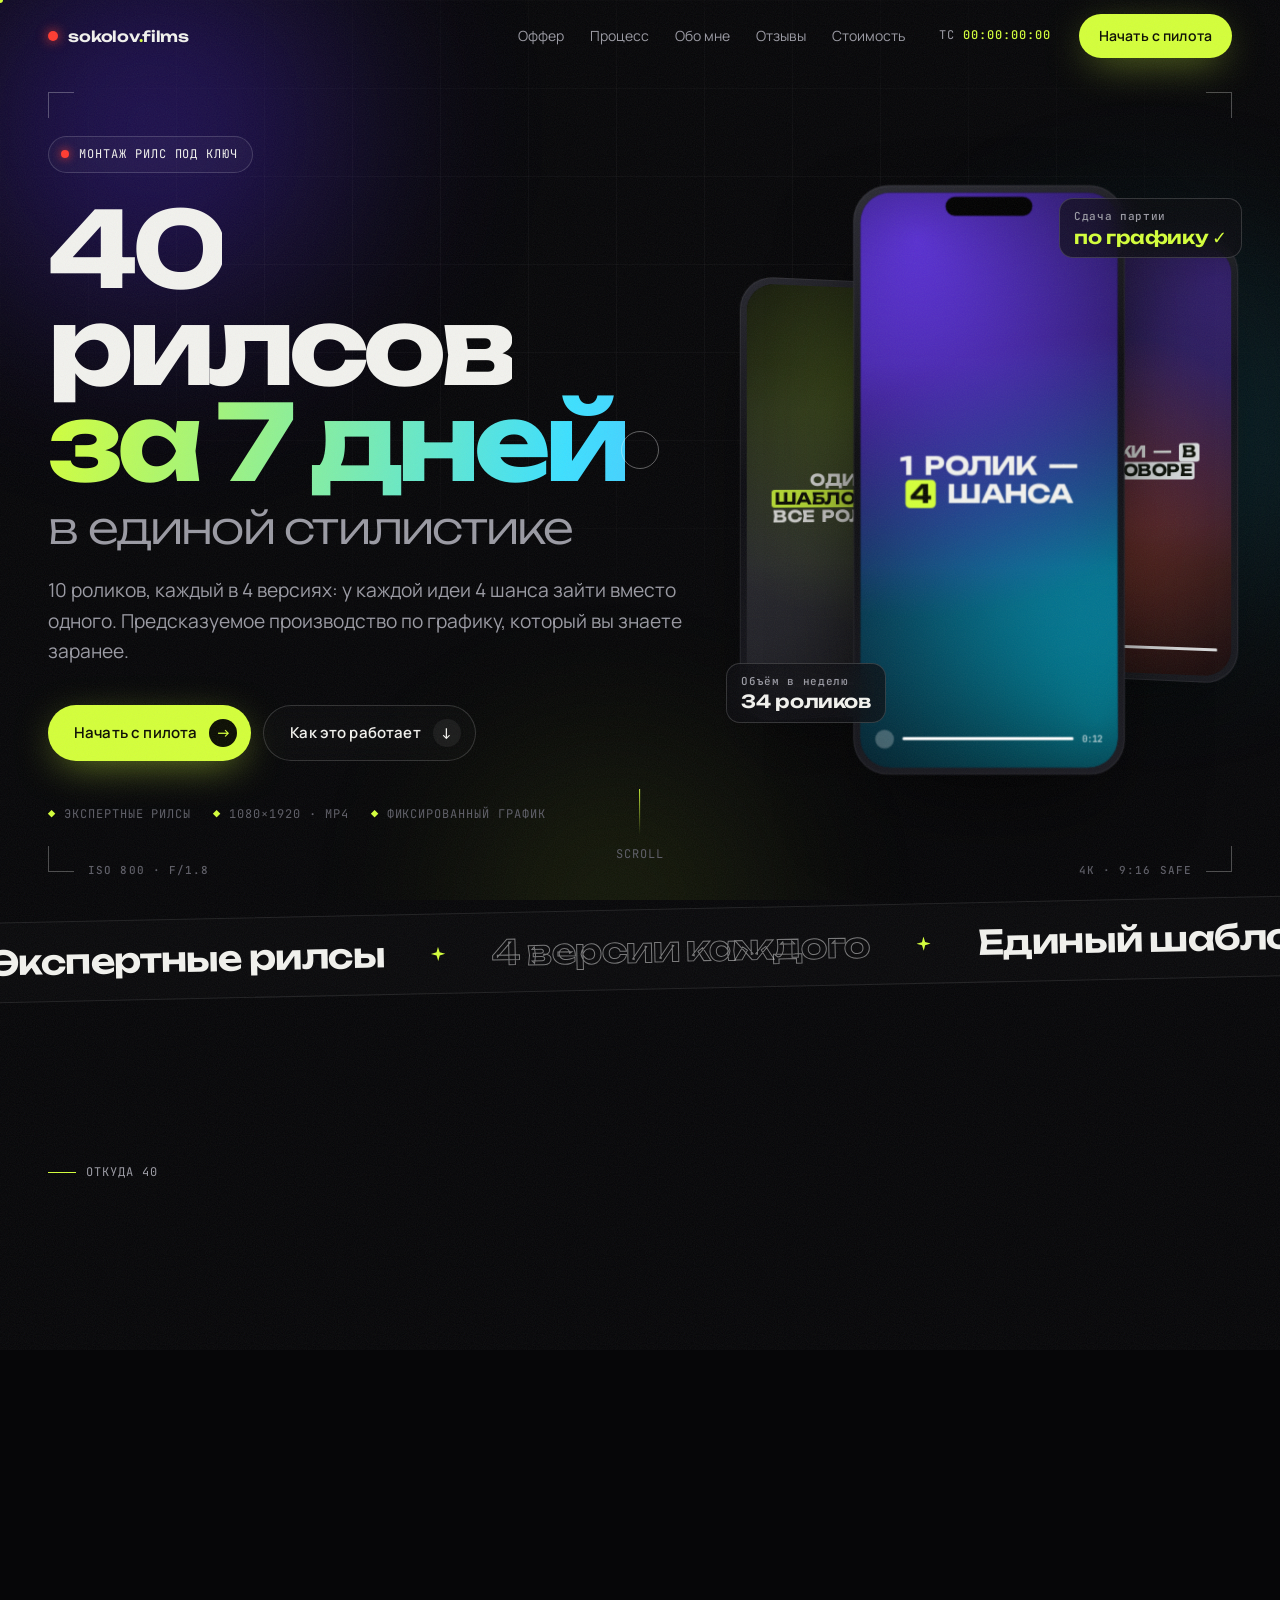
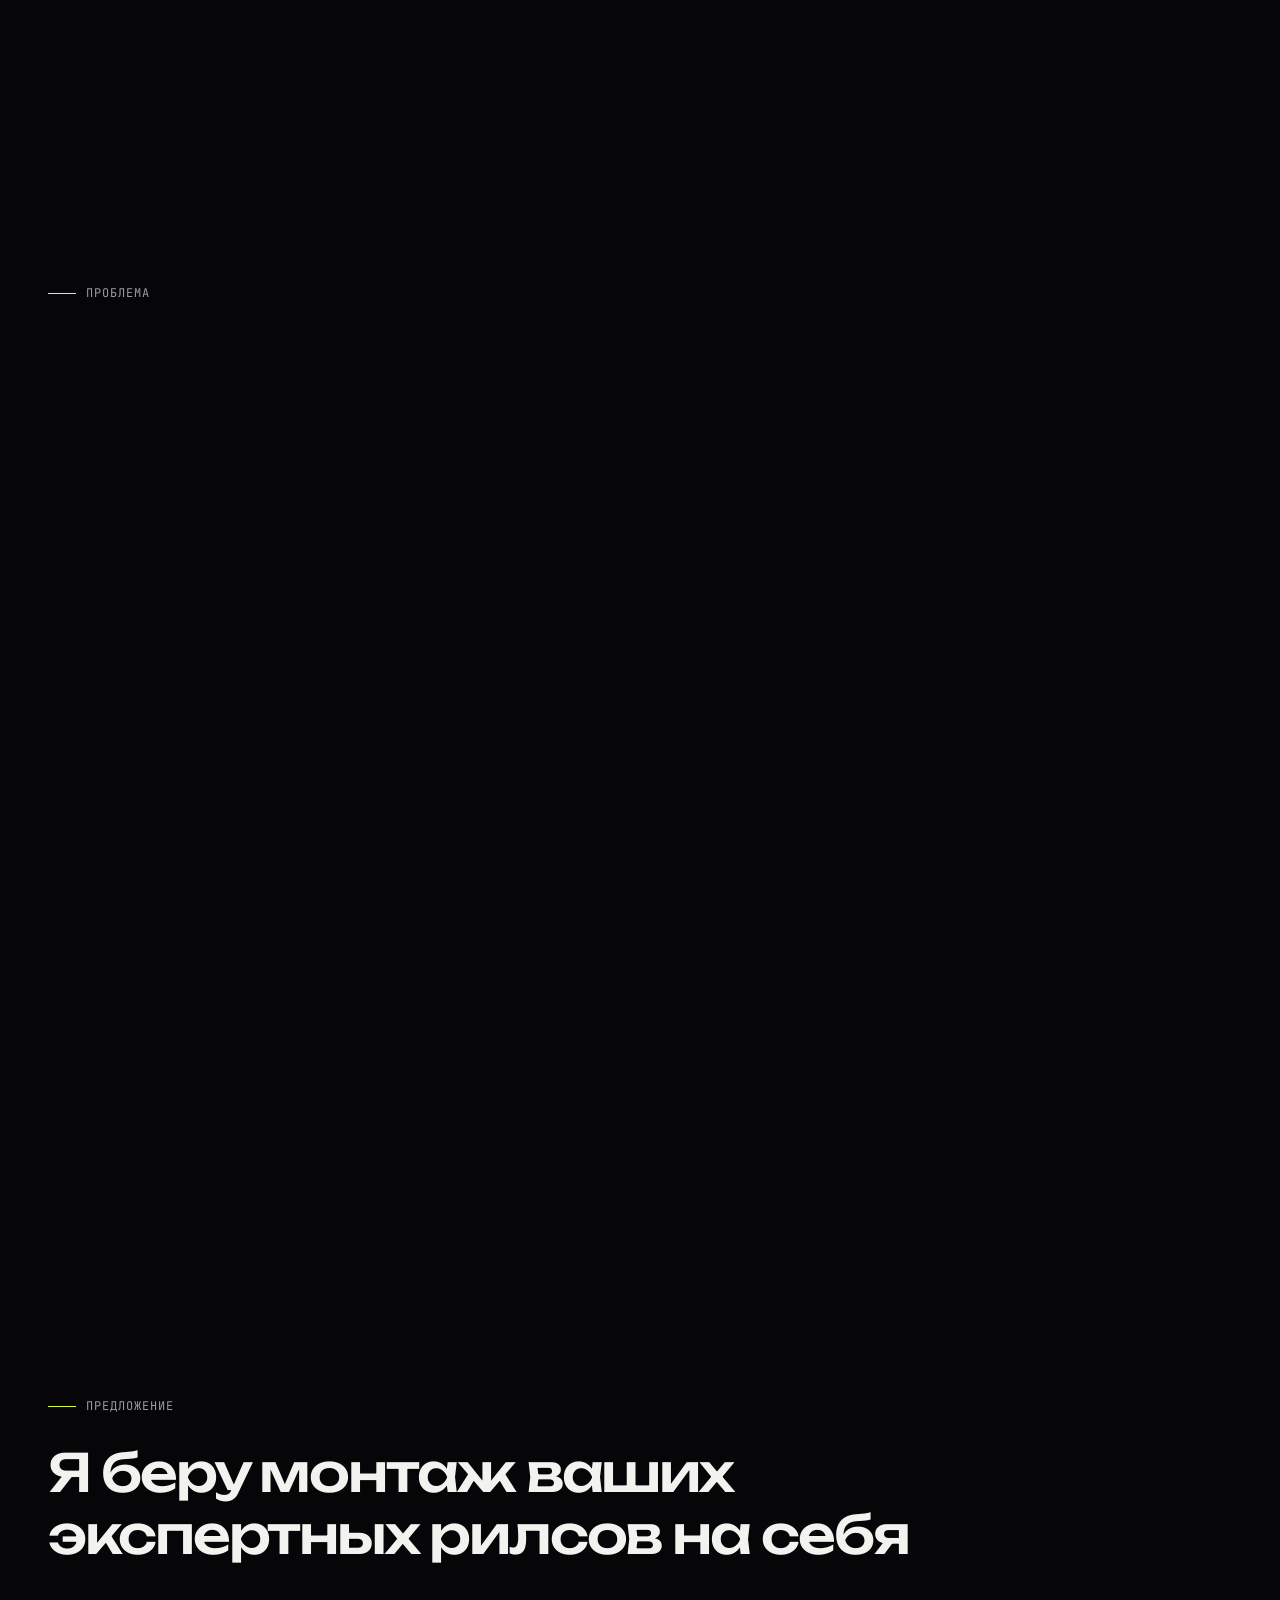
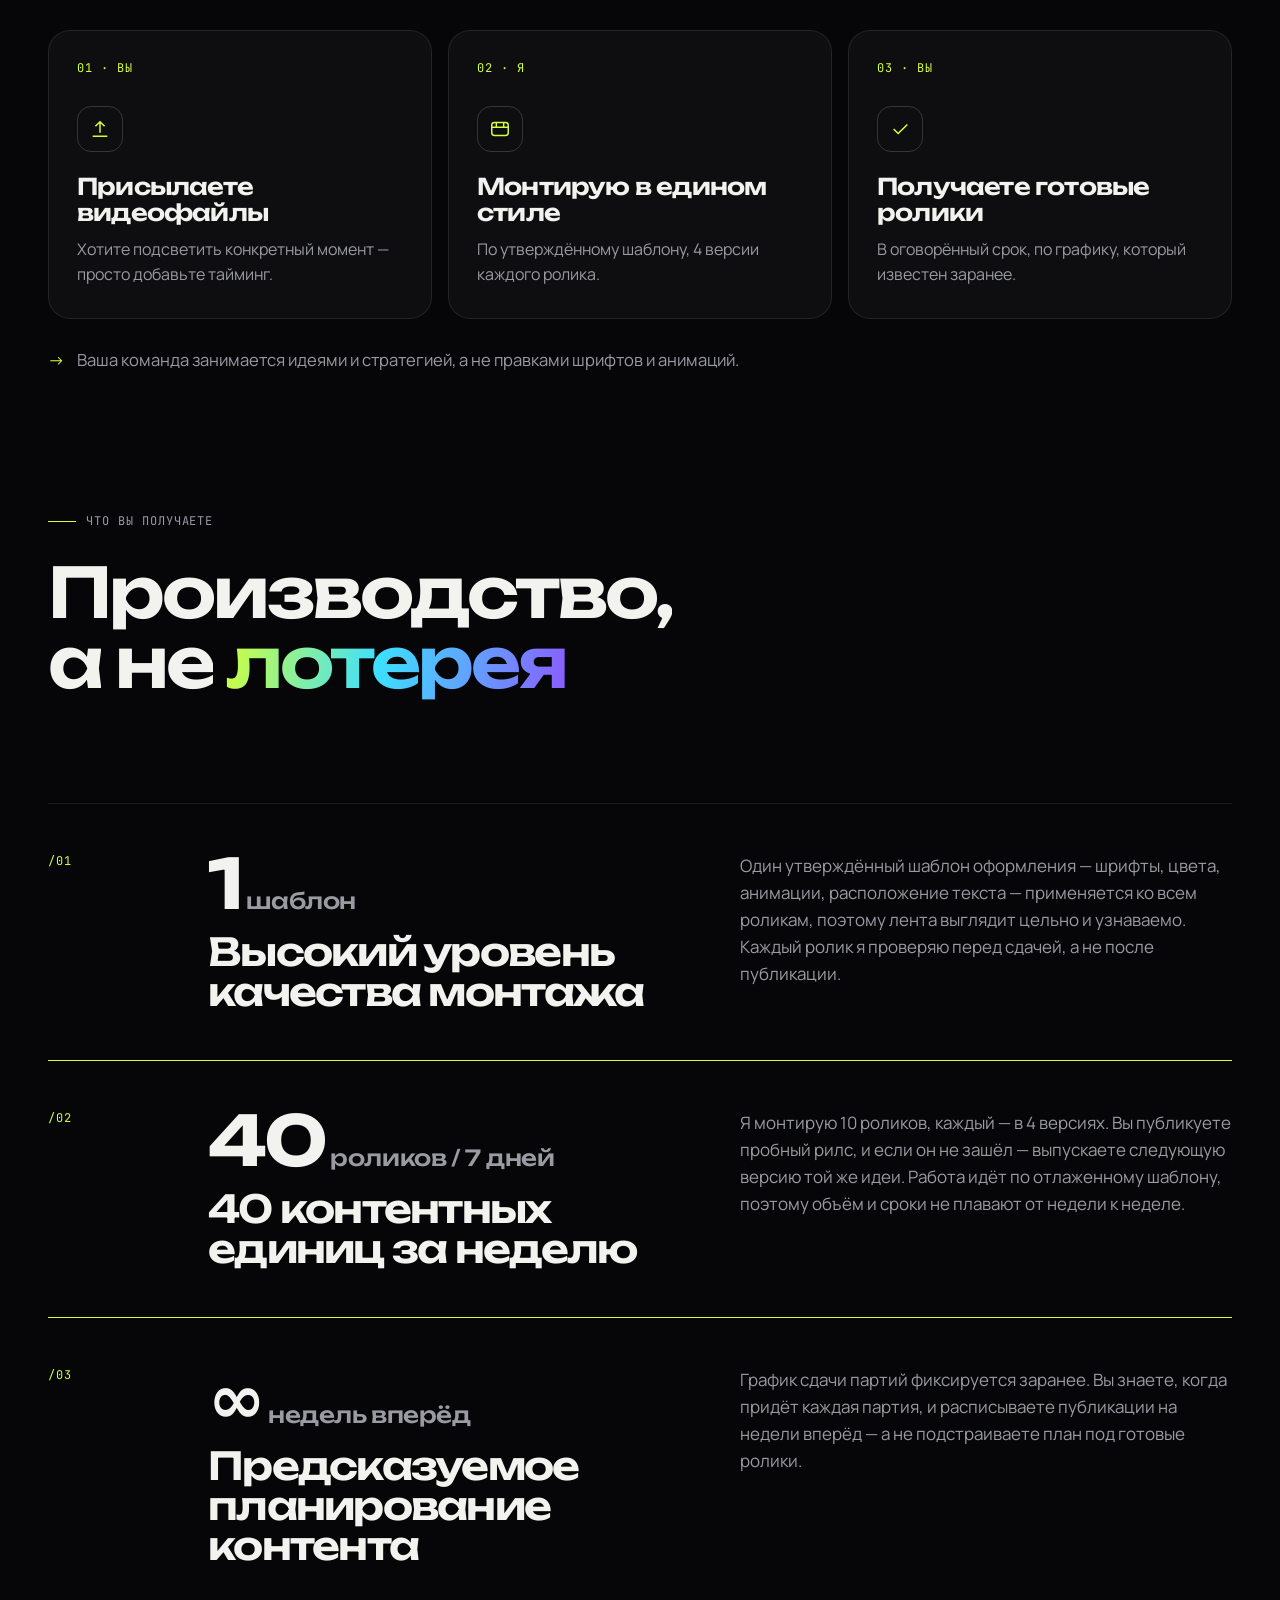
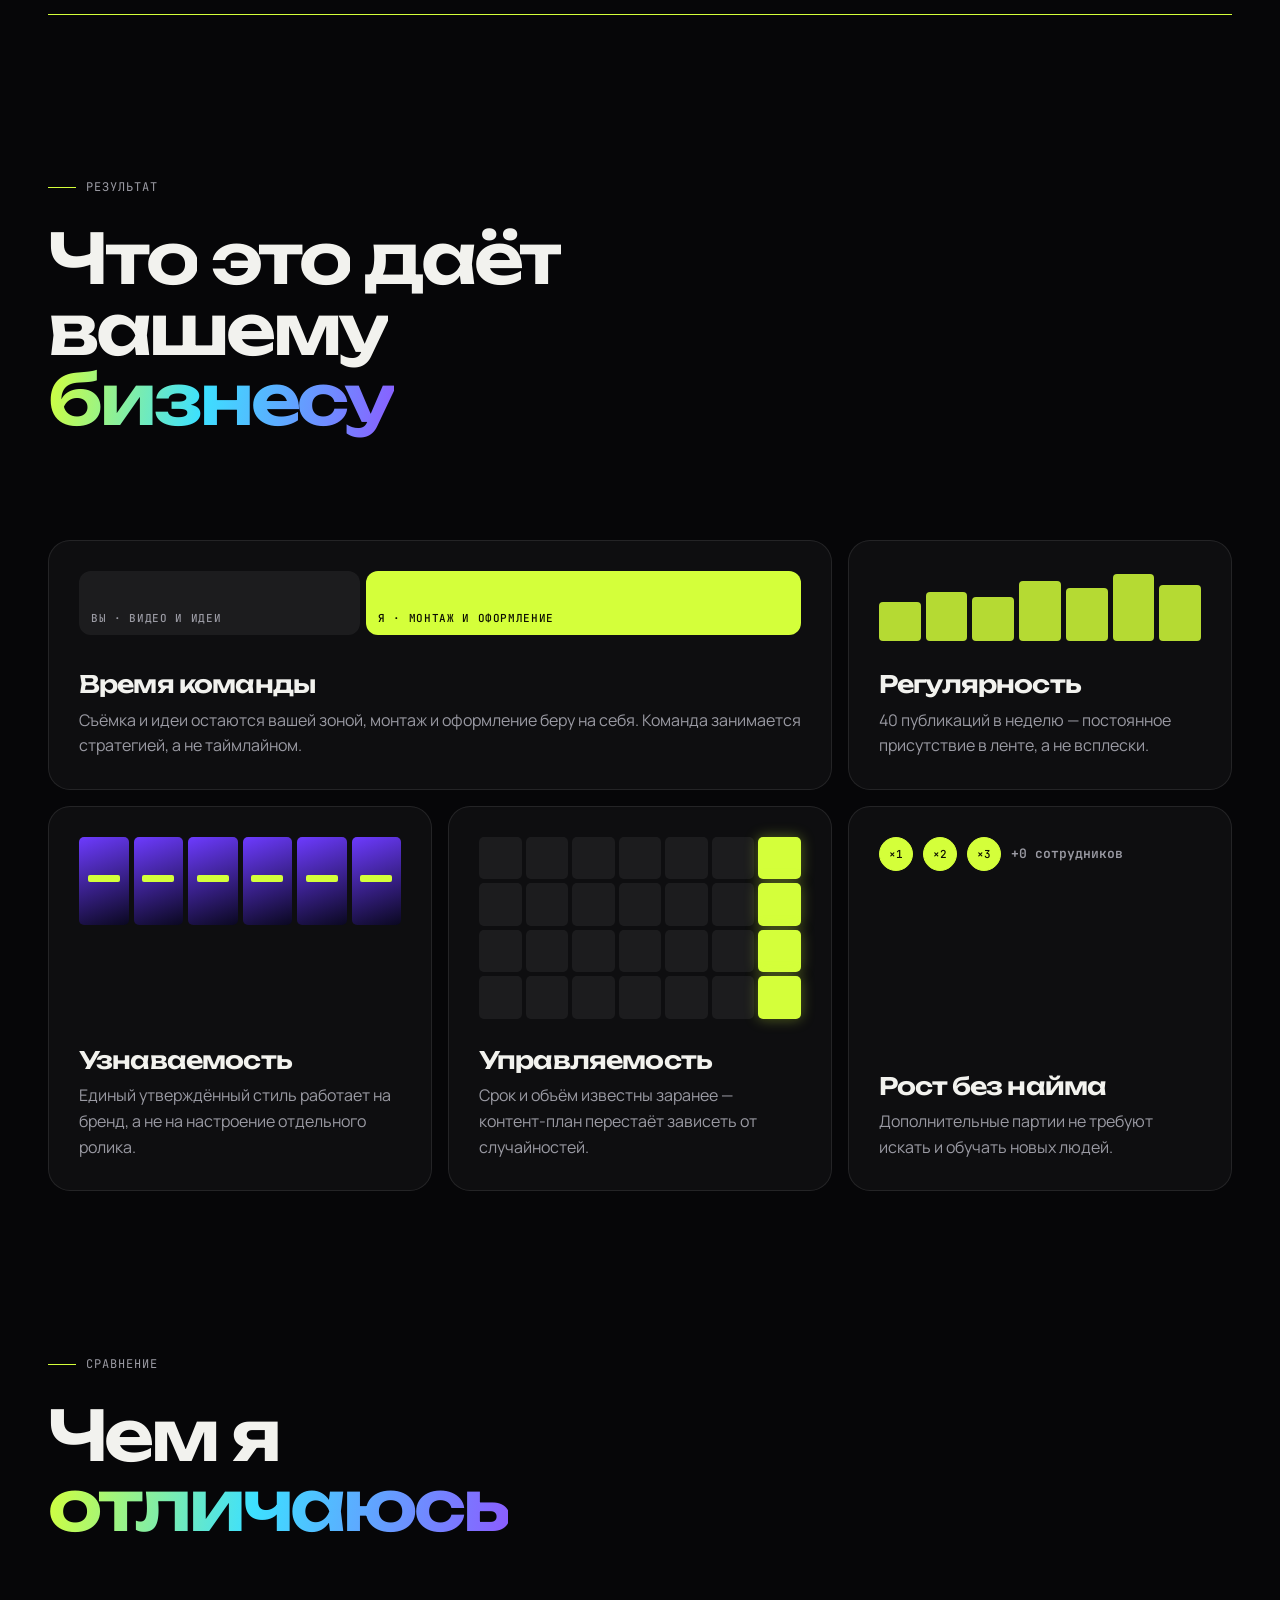
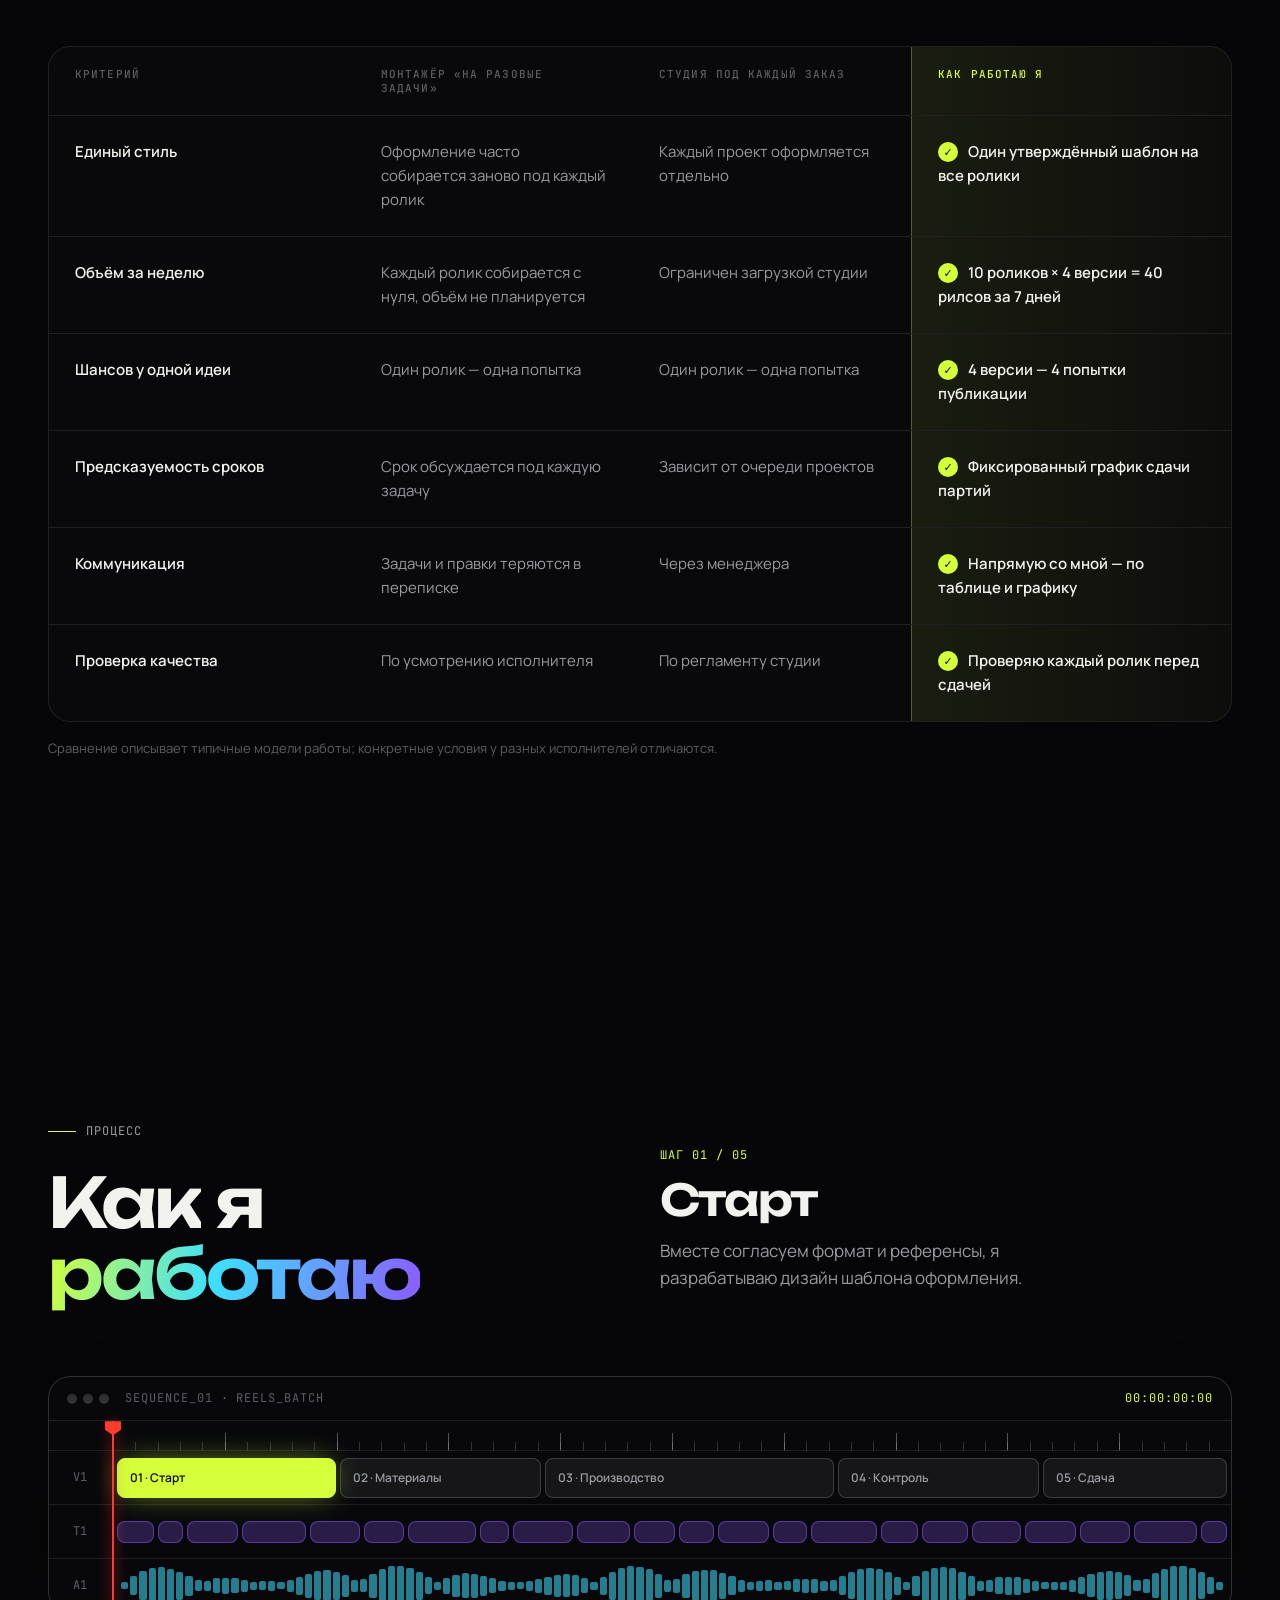
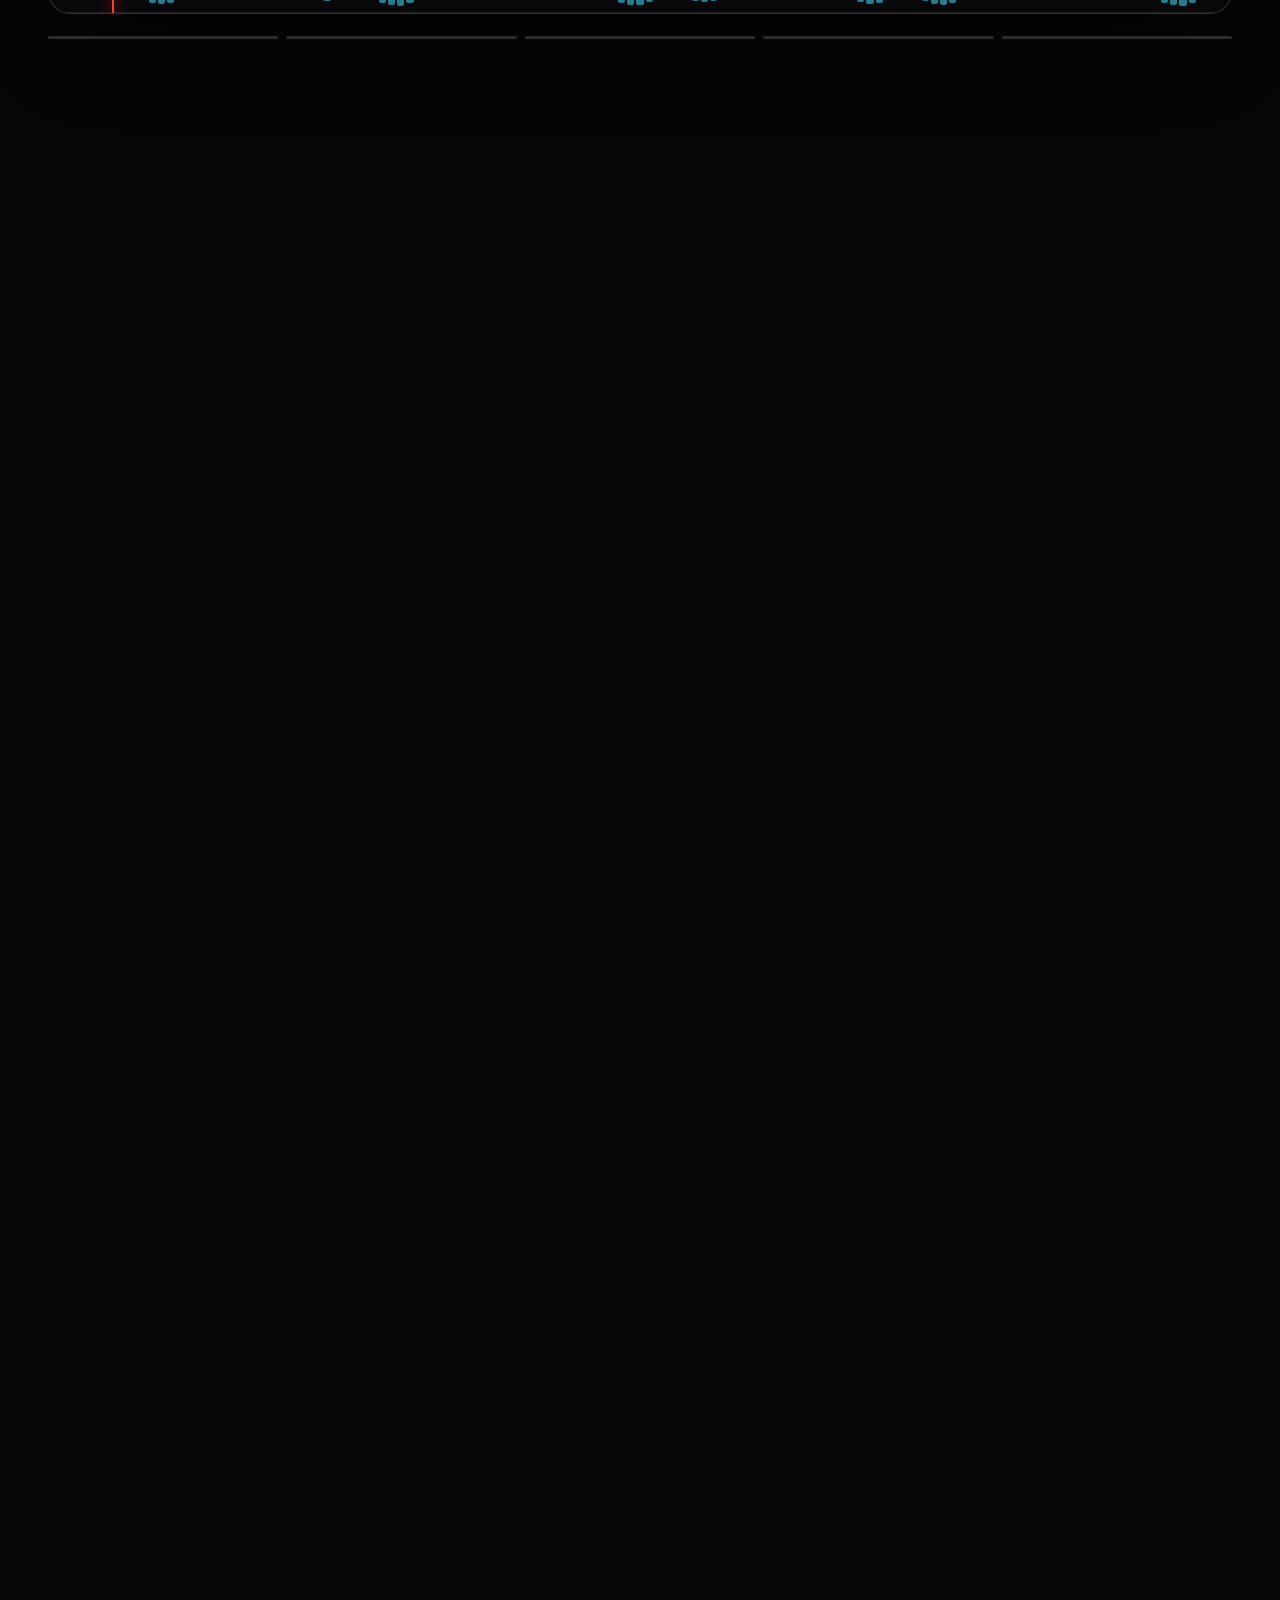
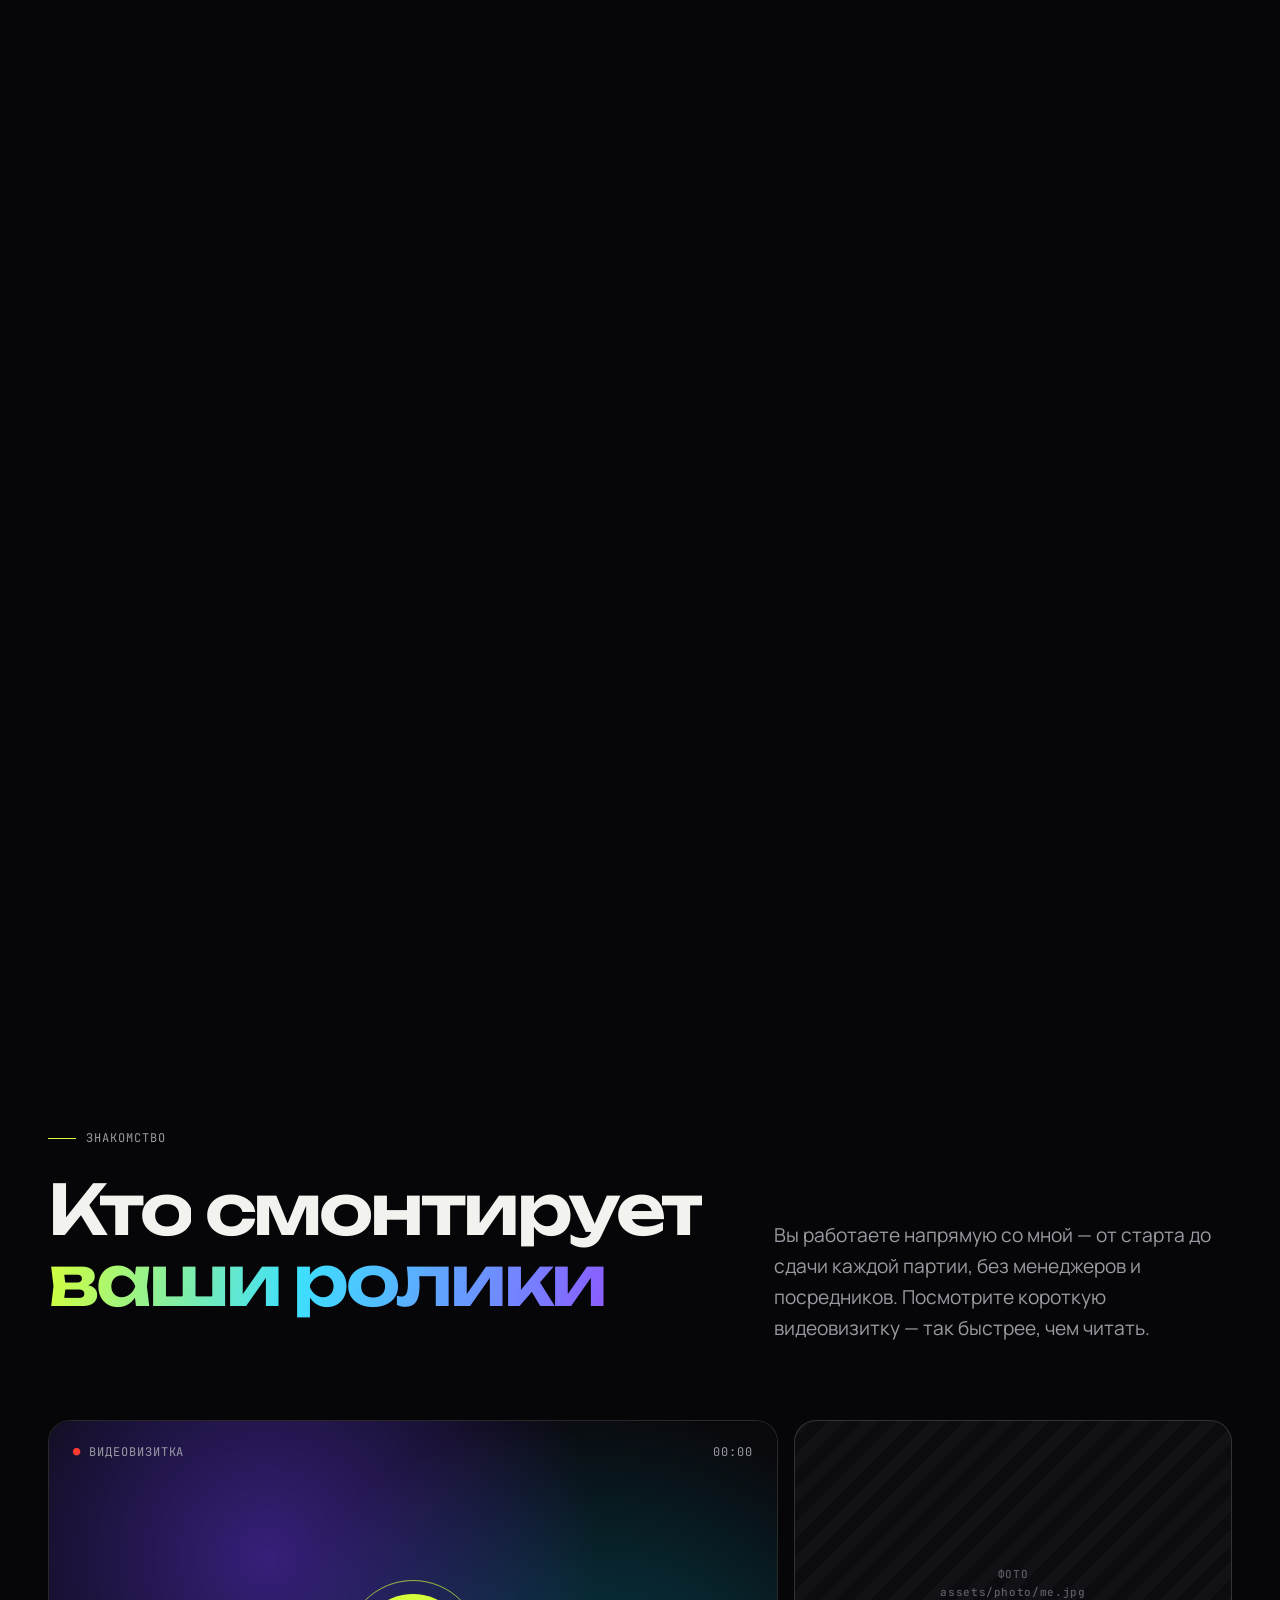
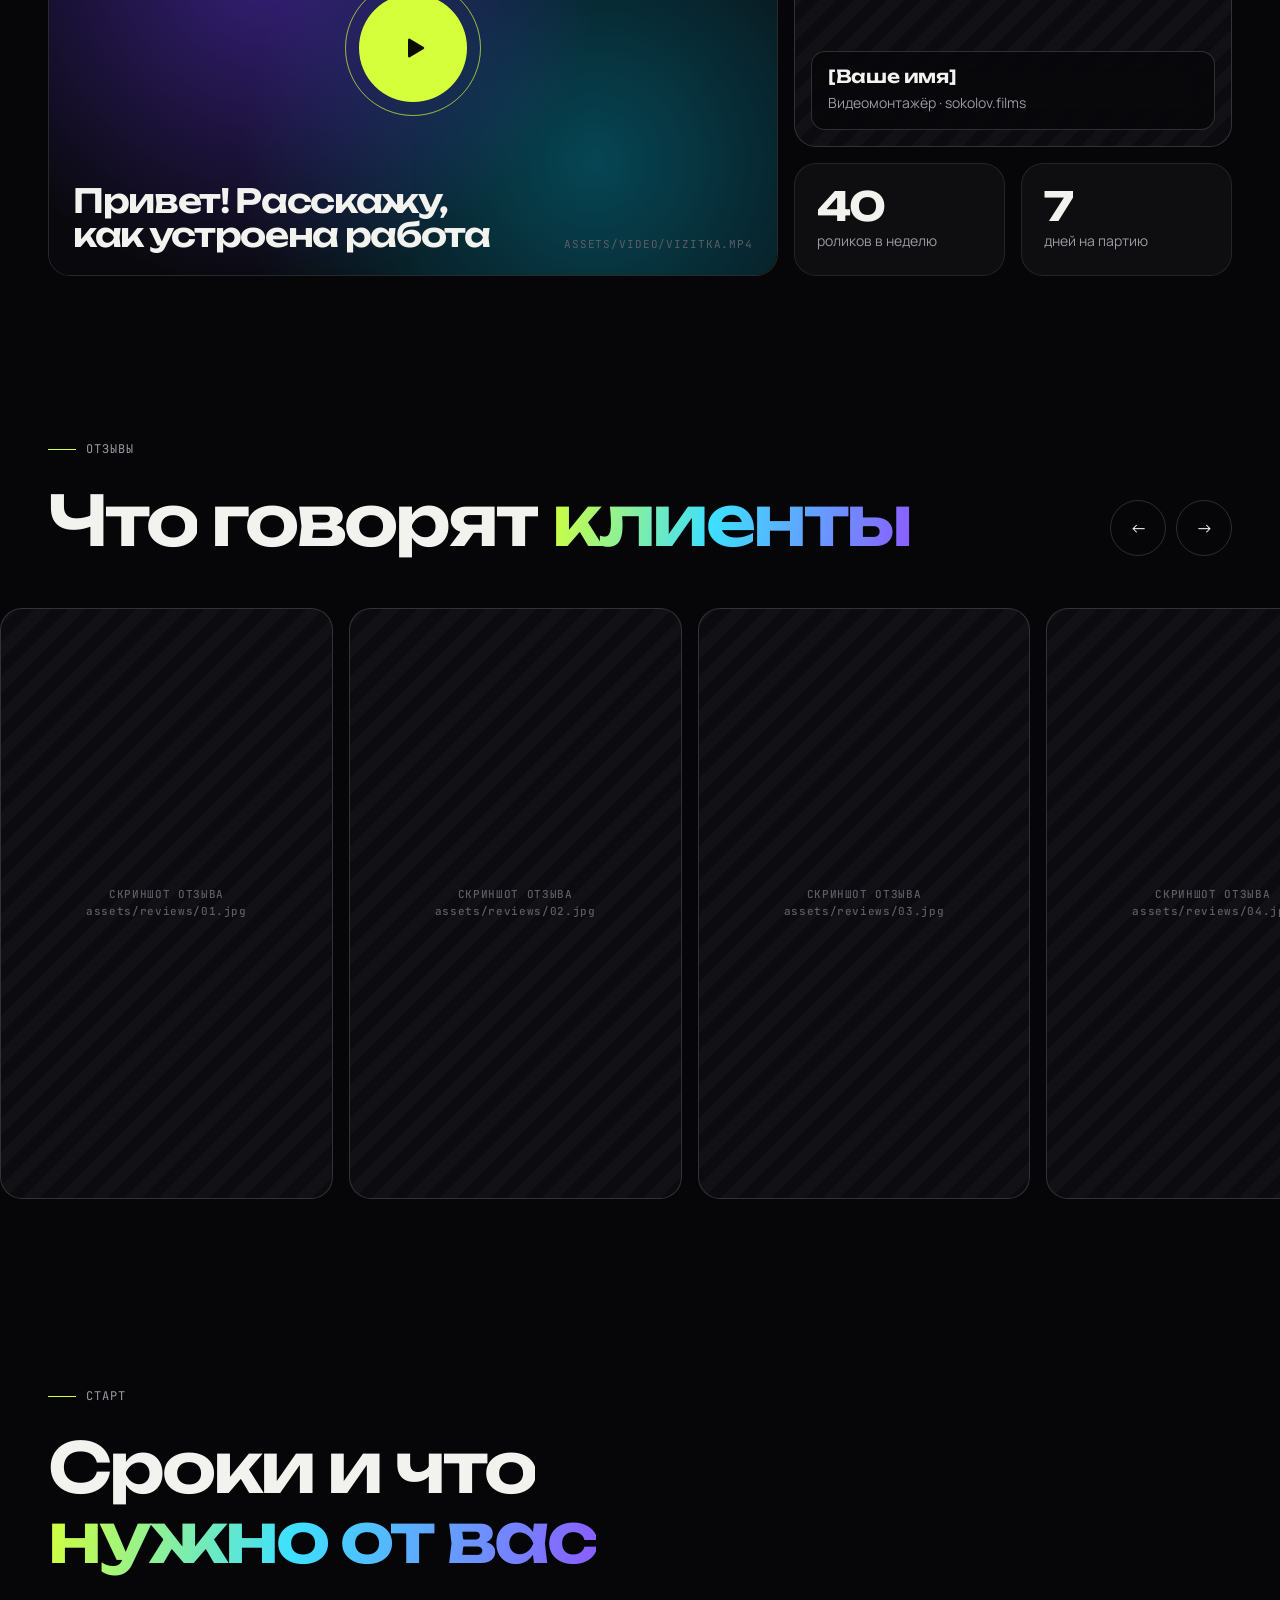
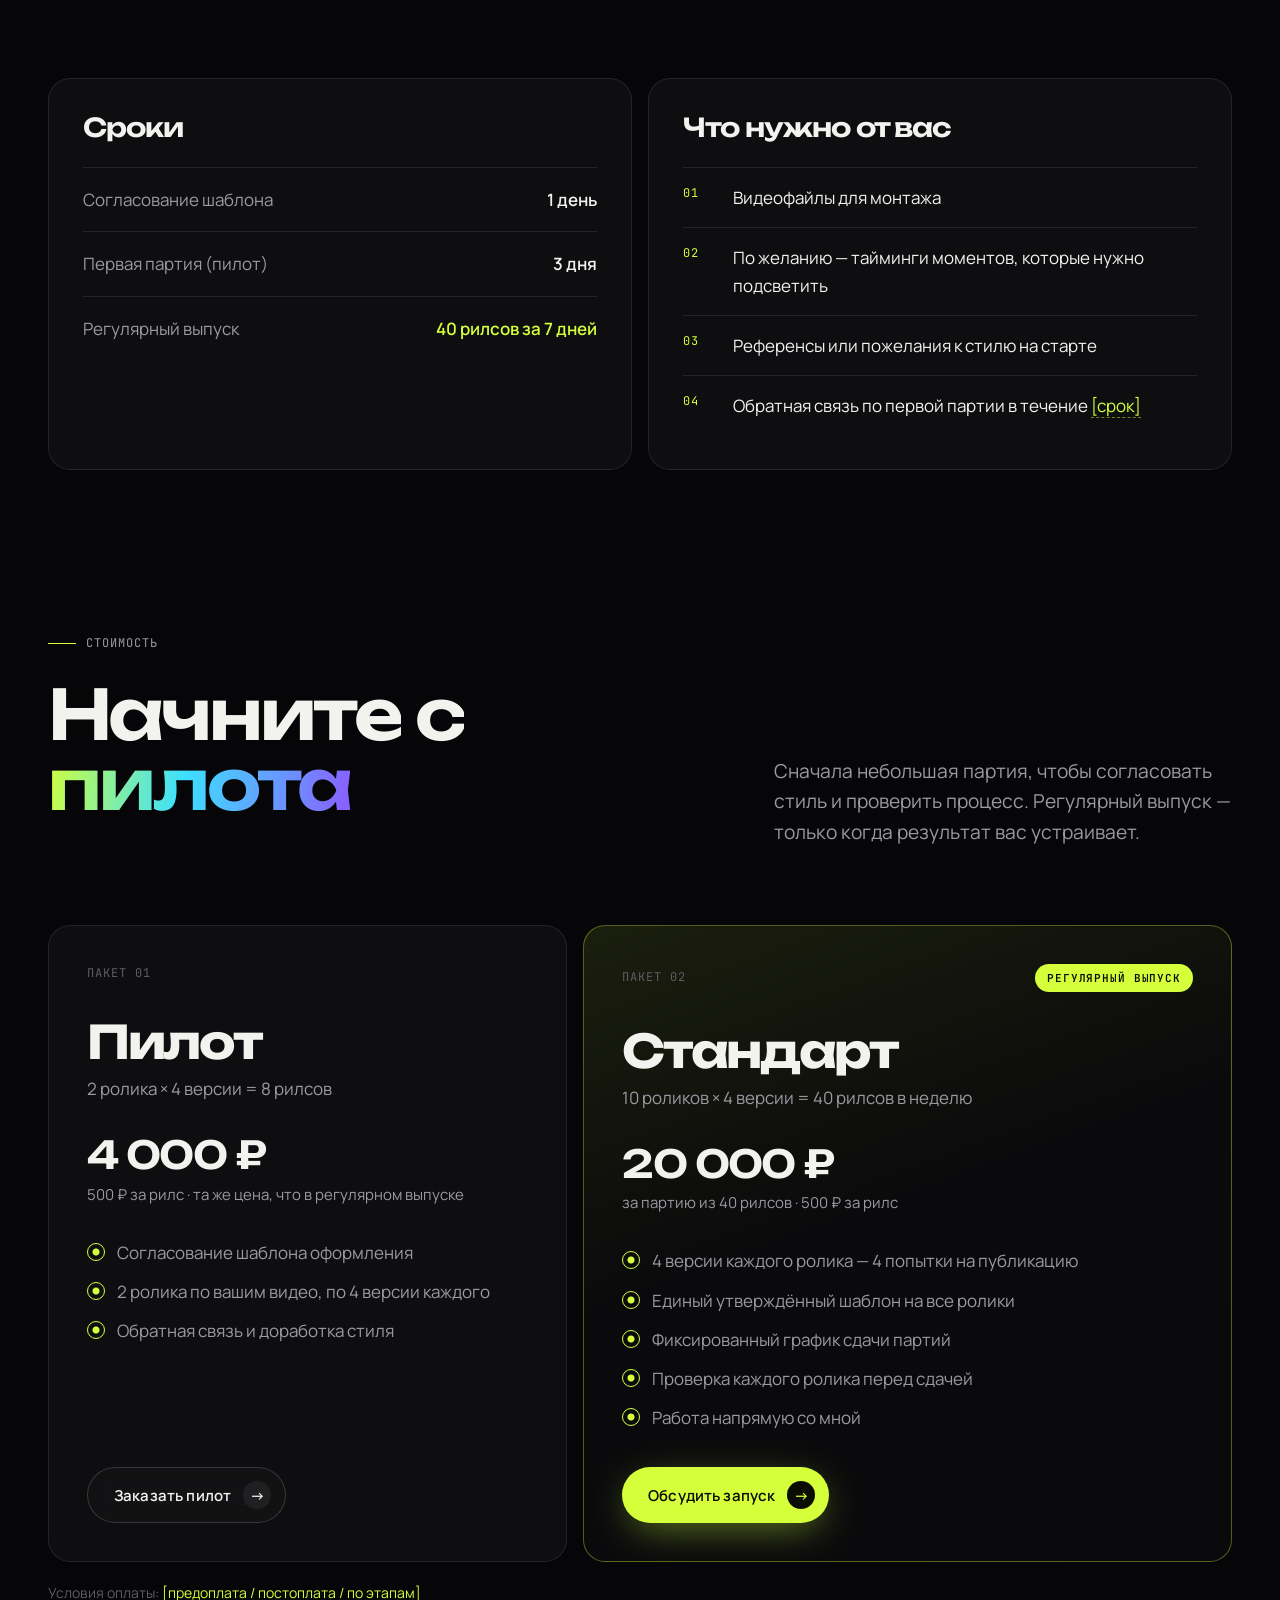
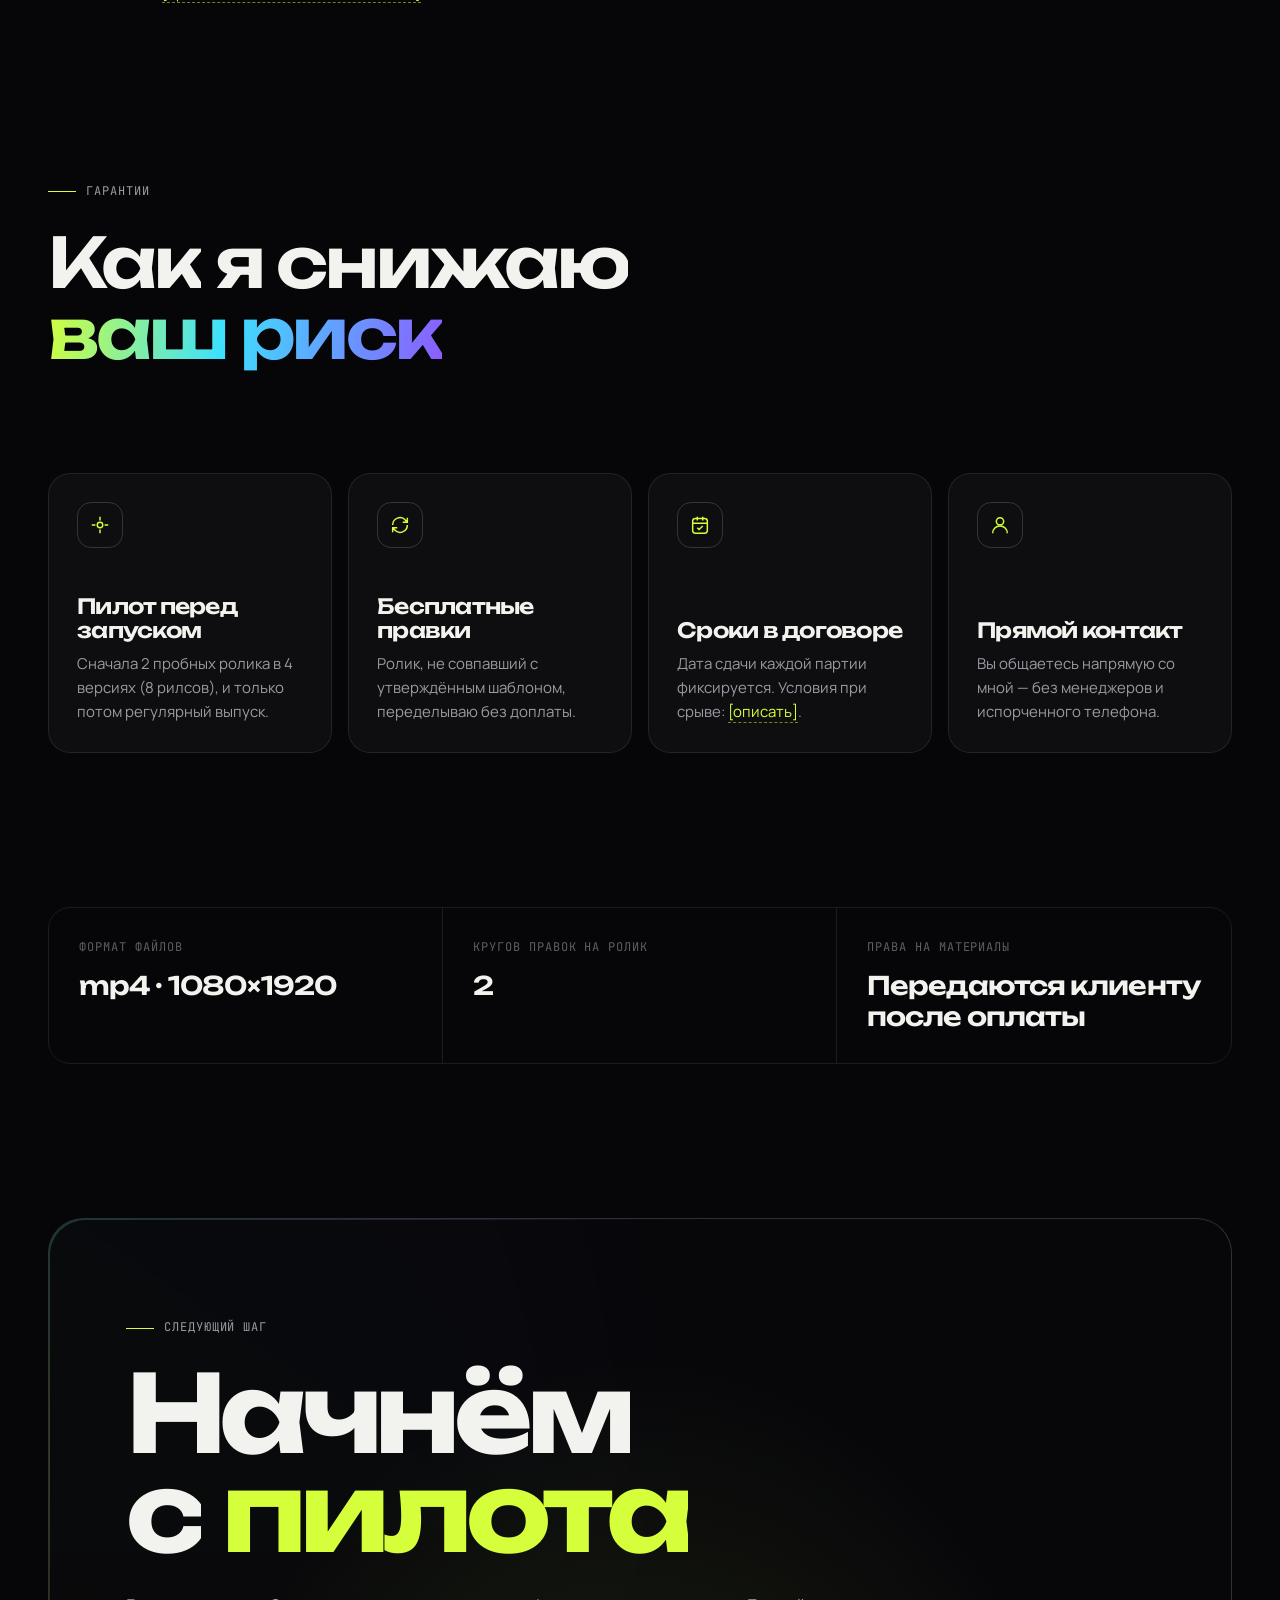
==== commit af72acb4: "Remove WhatsApp and Email buttons Co-Authored-By: Claude Opus 5.5 <noreply@anthropic.com> Claude-Ses" ====
--- a/index.html
+++ b/index.html
@@ -1074,11 +1074,9 @@
       <span class="eyebrow mono">Следующий шаг</span>
       <h2 class="split" data-split>Начнём <br>с <span style="color:var(--acid)">пилота</span></h2>
       <p>Вы присылаете 2 видео, я согласую с вами оформление и в течение 3 дней покажу 8 готовых рилсов: 2 ролика по 4 версии. Если результат устраивает — запускаем регулярный выпуск: 10 роликов × 4 версии, 40 рилсов в неделю.</p>
-      <!-- КОНТАКТЫ: замените ссылки на свои -->
+      <!-- КОНТАКТЫ -->
       <div class="contacts">
         <a href="https://t.me/Sokolov_films" target="_blank" rel="noopener" class="btn btn-acid" data-magnetic>Написать в Telegram <span class="arr">→</span></a>
-        <a href="https://wa.me/70000000000" target="_blank" rel="noopener" class="btn btn-ghost" data-magnetic>WhatsApp <span class="arr">→</span></a>
-        <a href="mailto:hello@example.com" class="btn btn-ghost" data-magnetic>Email <span class="arr">→</span></a>
       </div>
       <div class="valid mono">Предложение действует до <span class="ph">[дата]</span></div>
     </div>
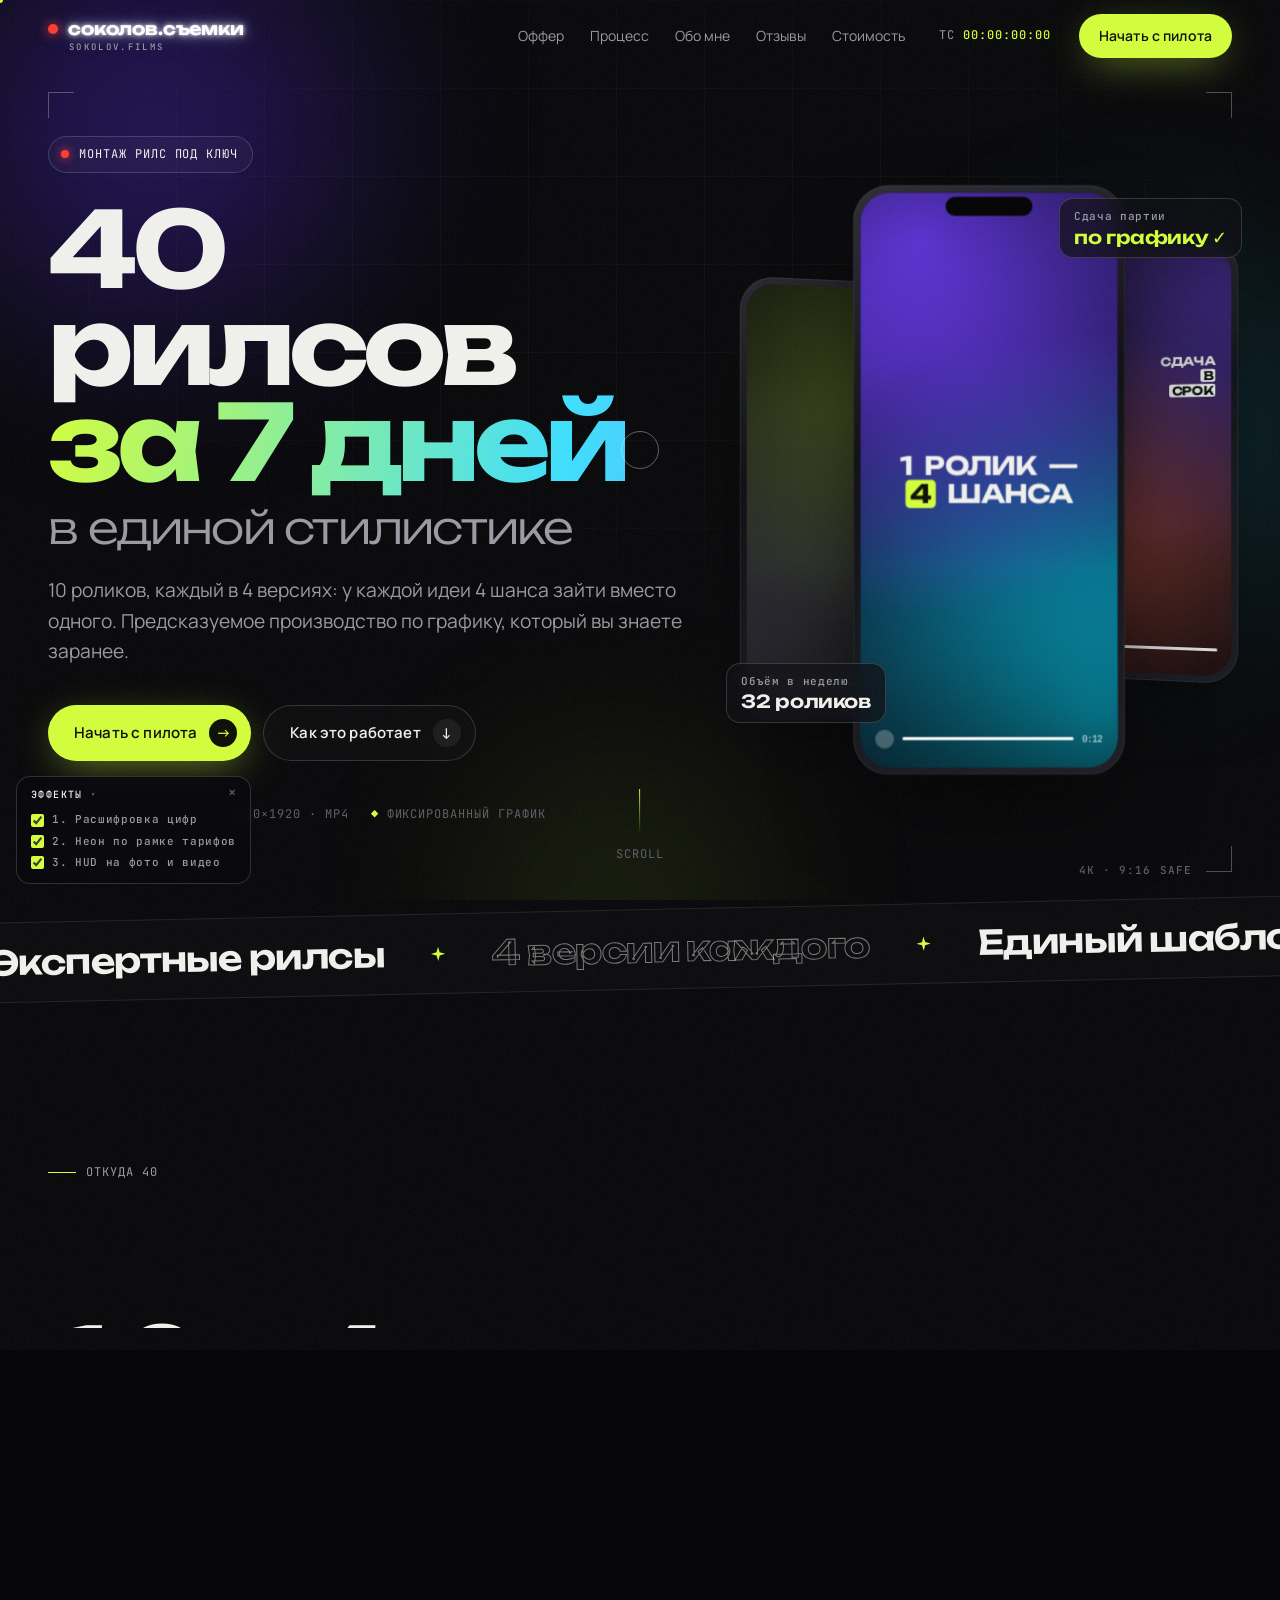
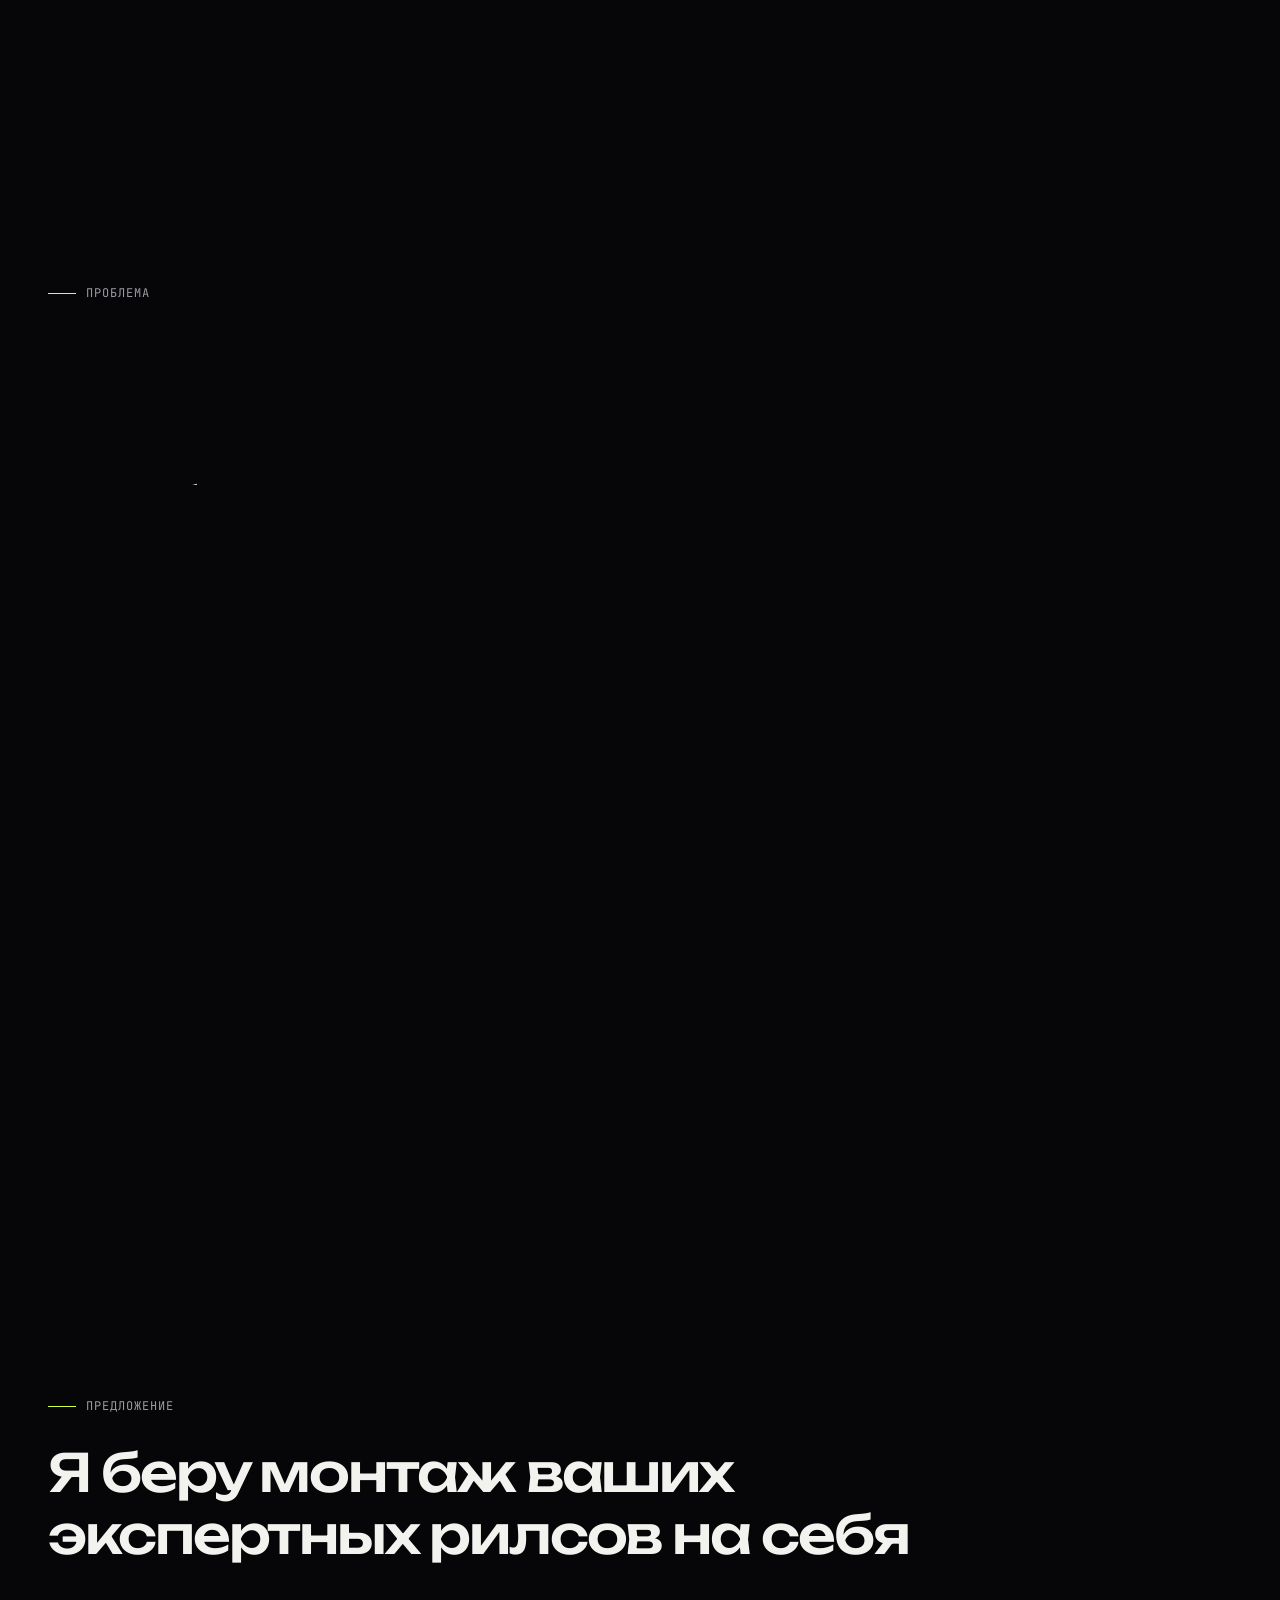
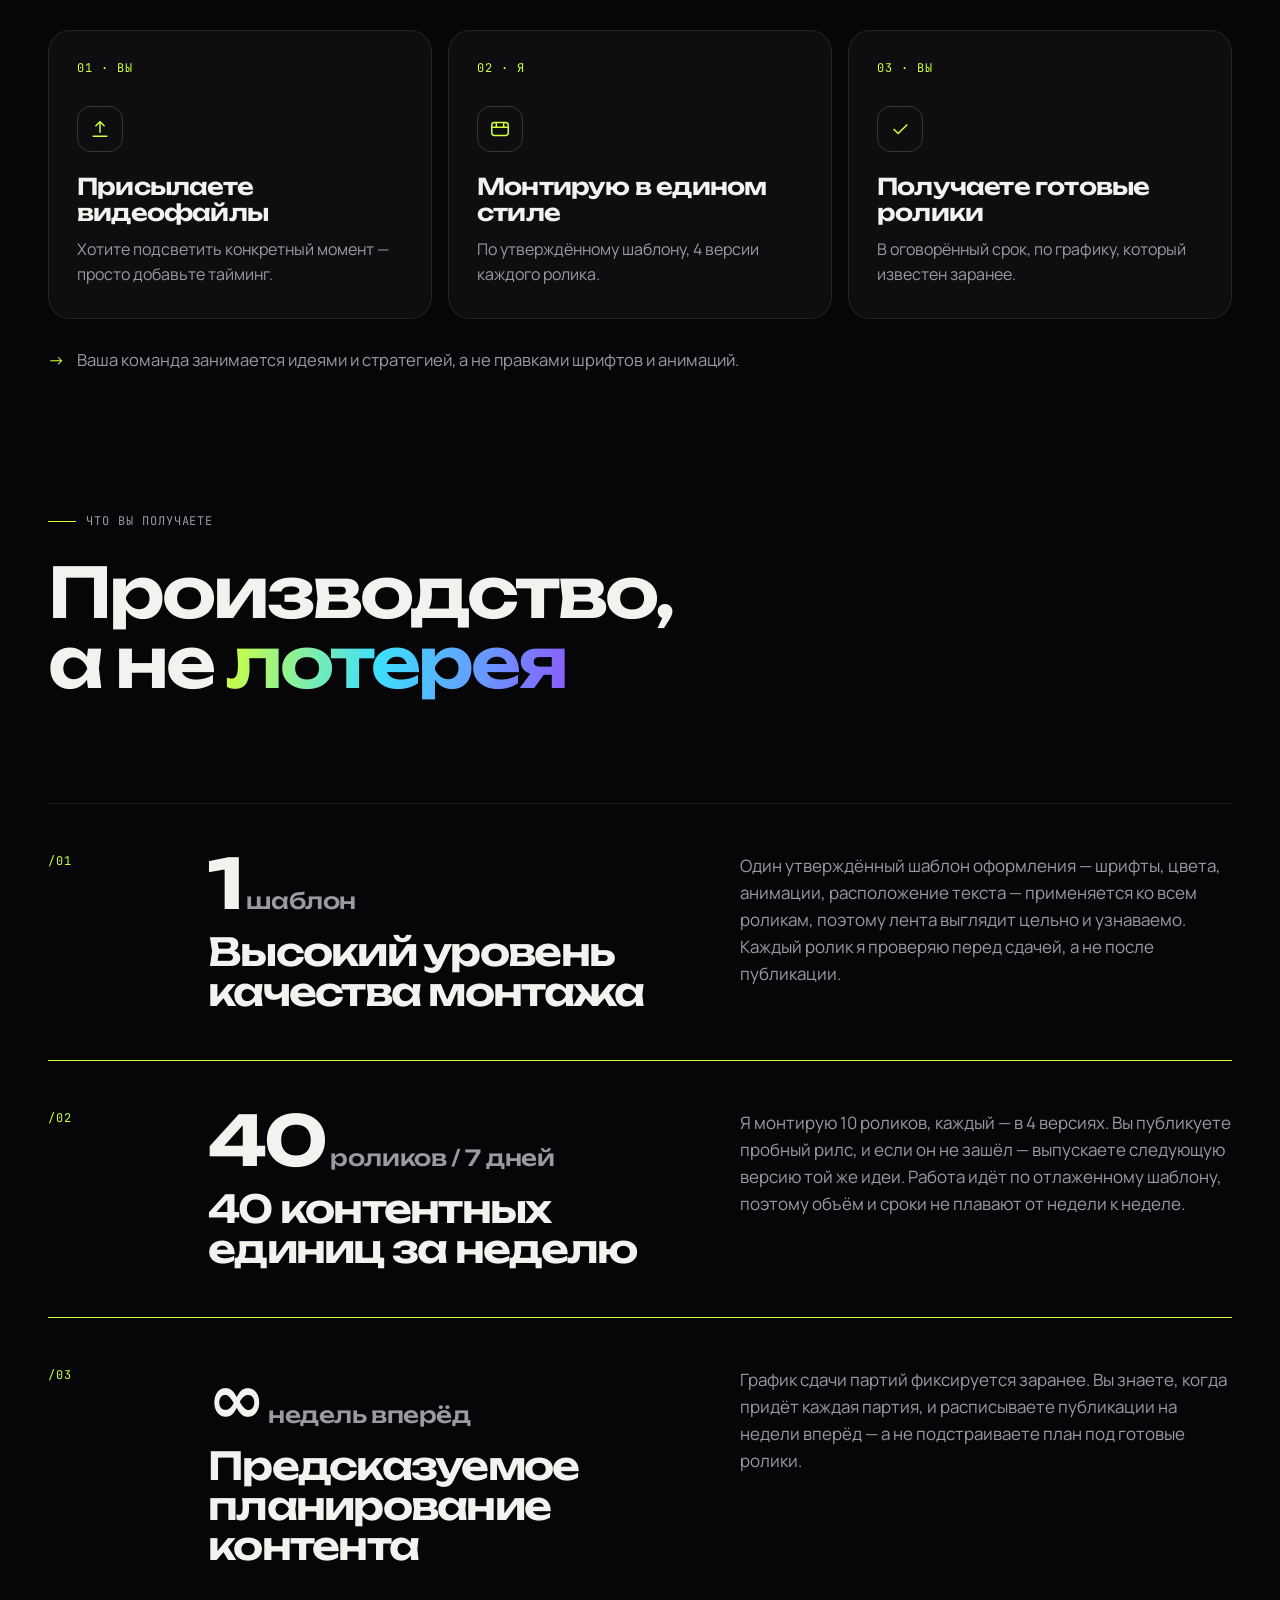
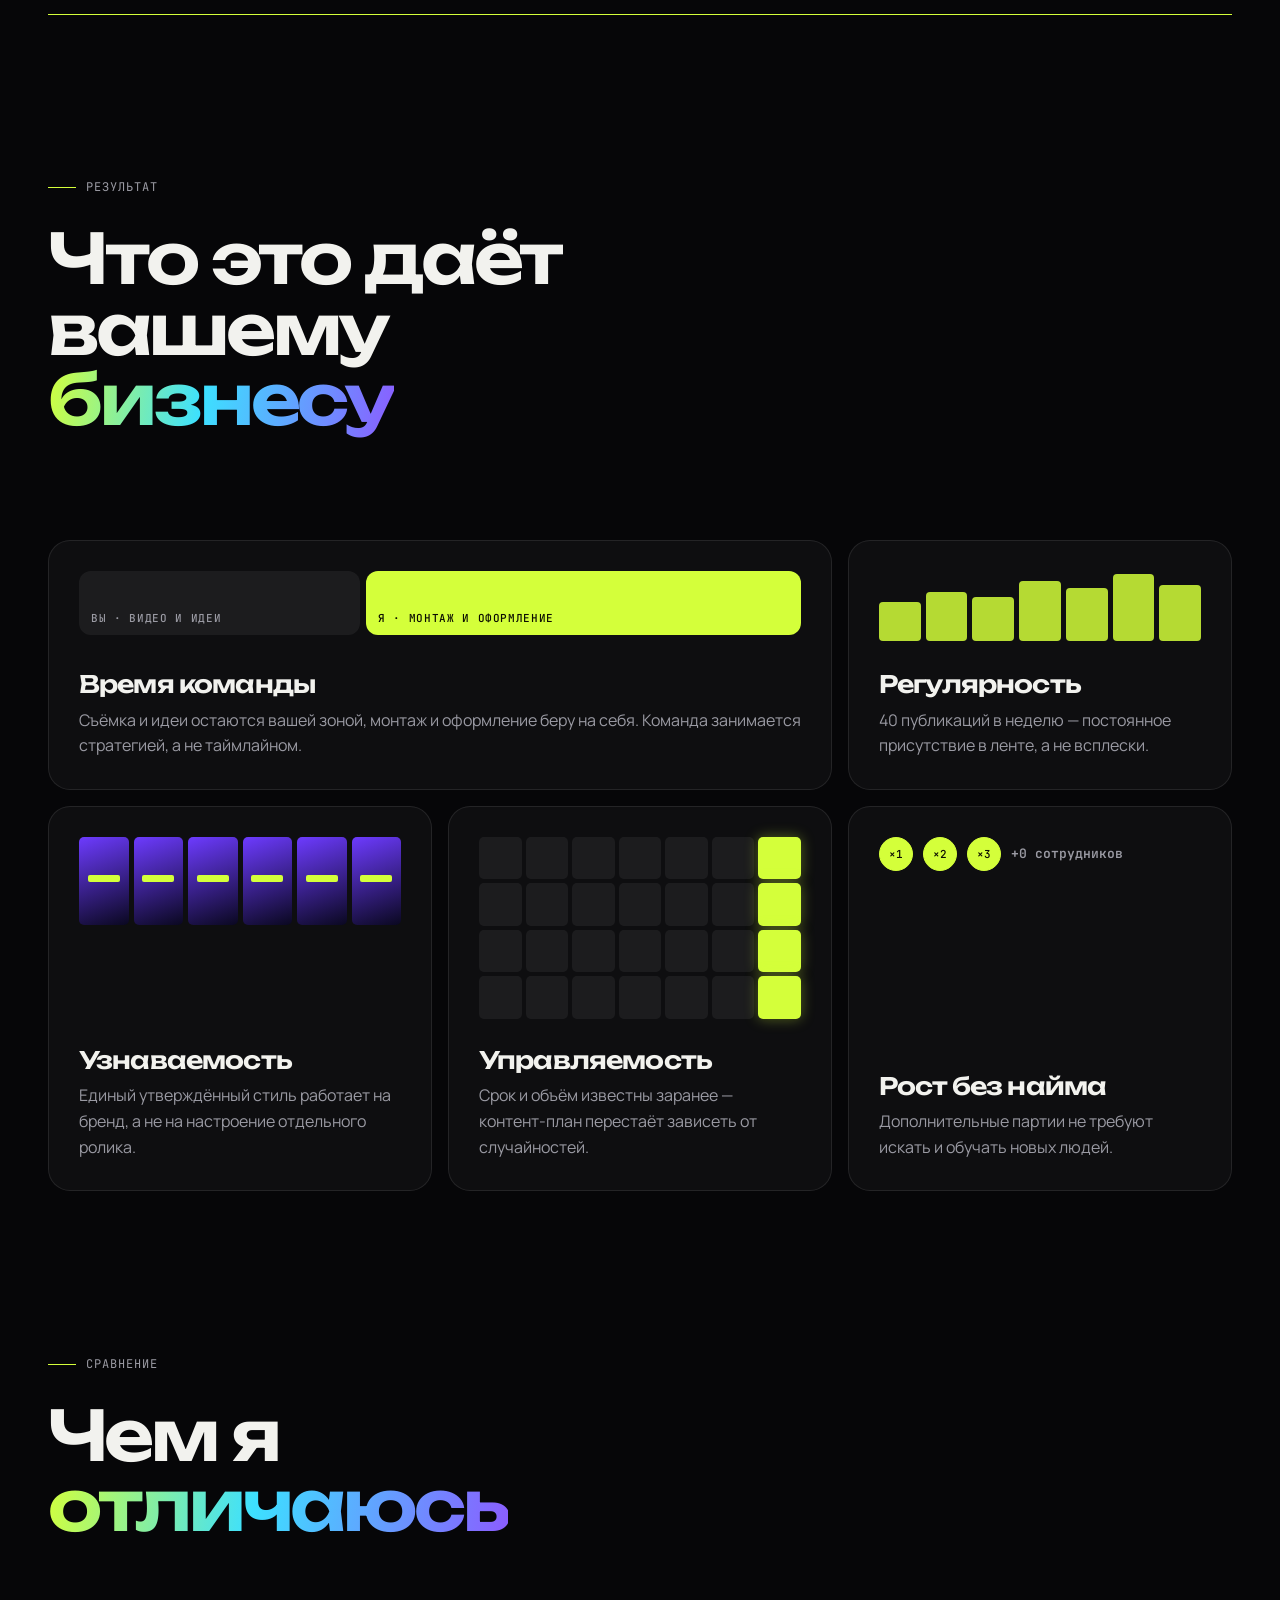
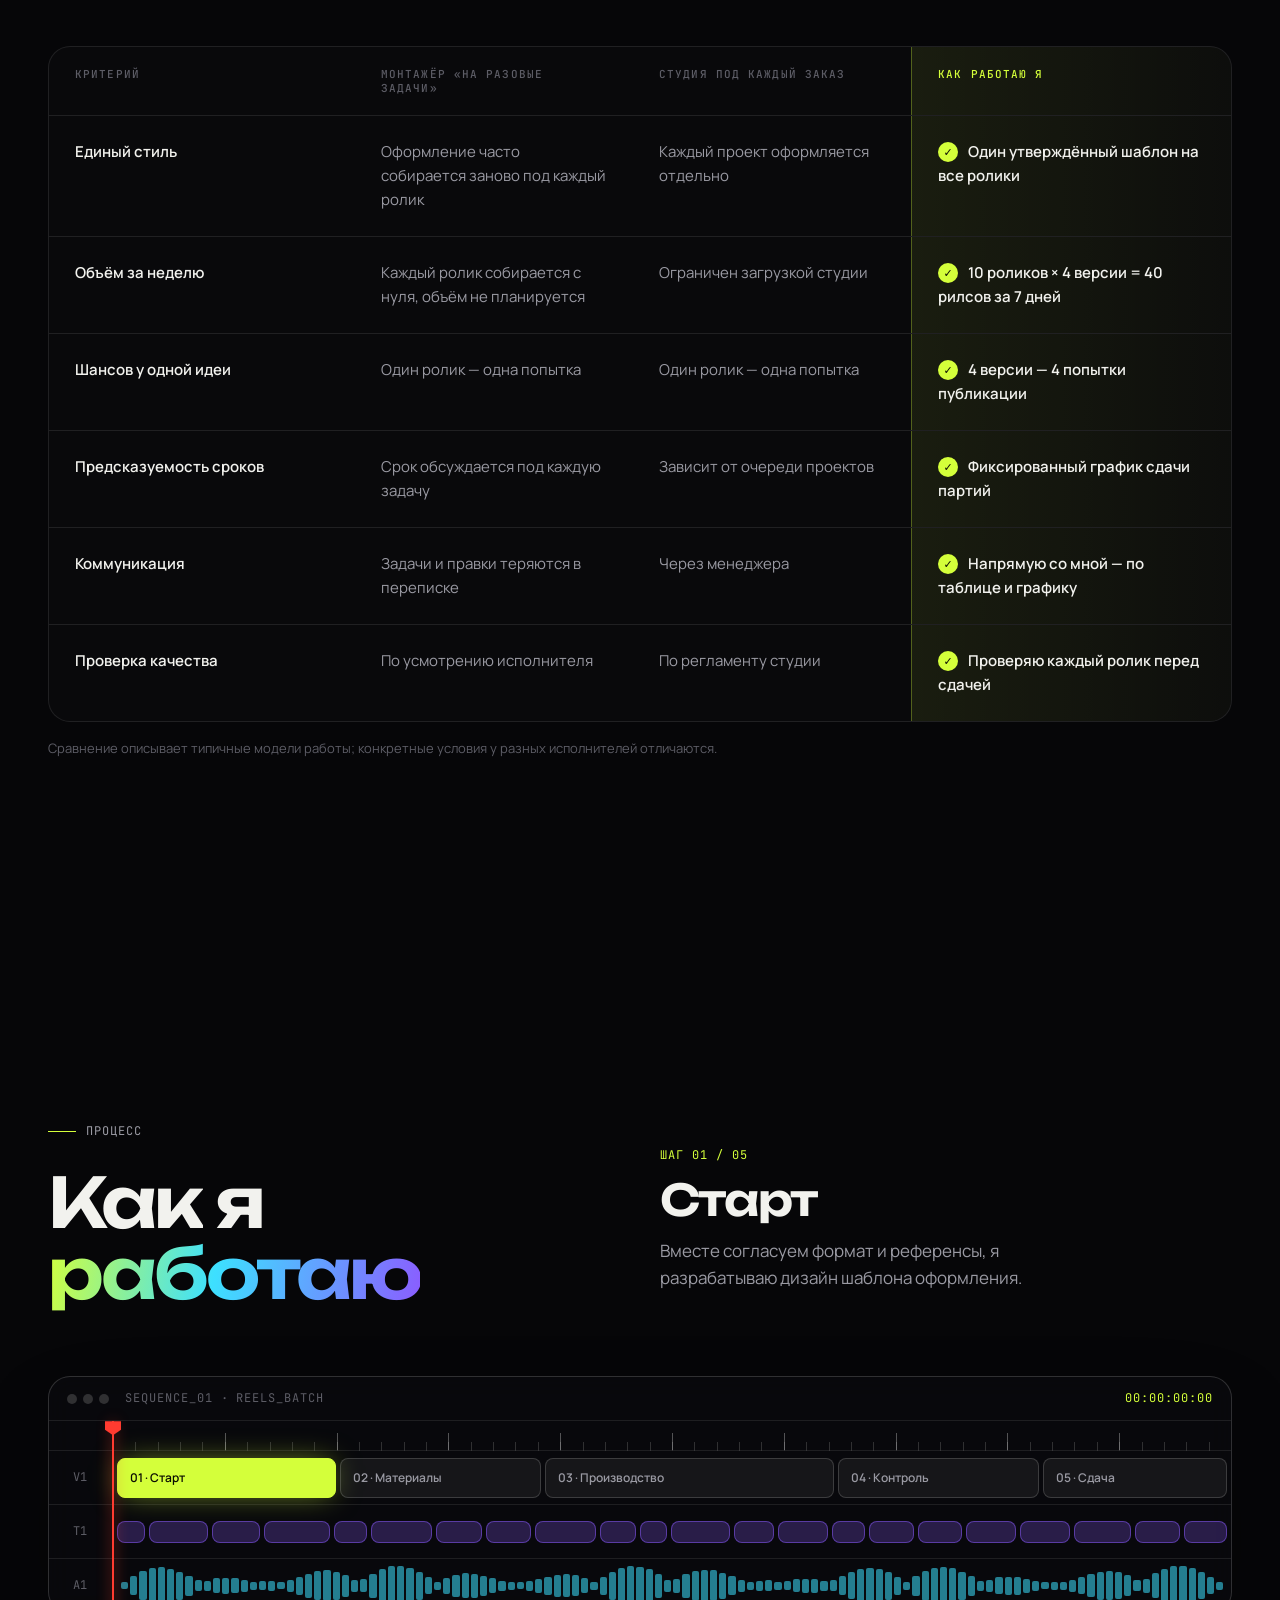
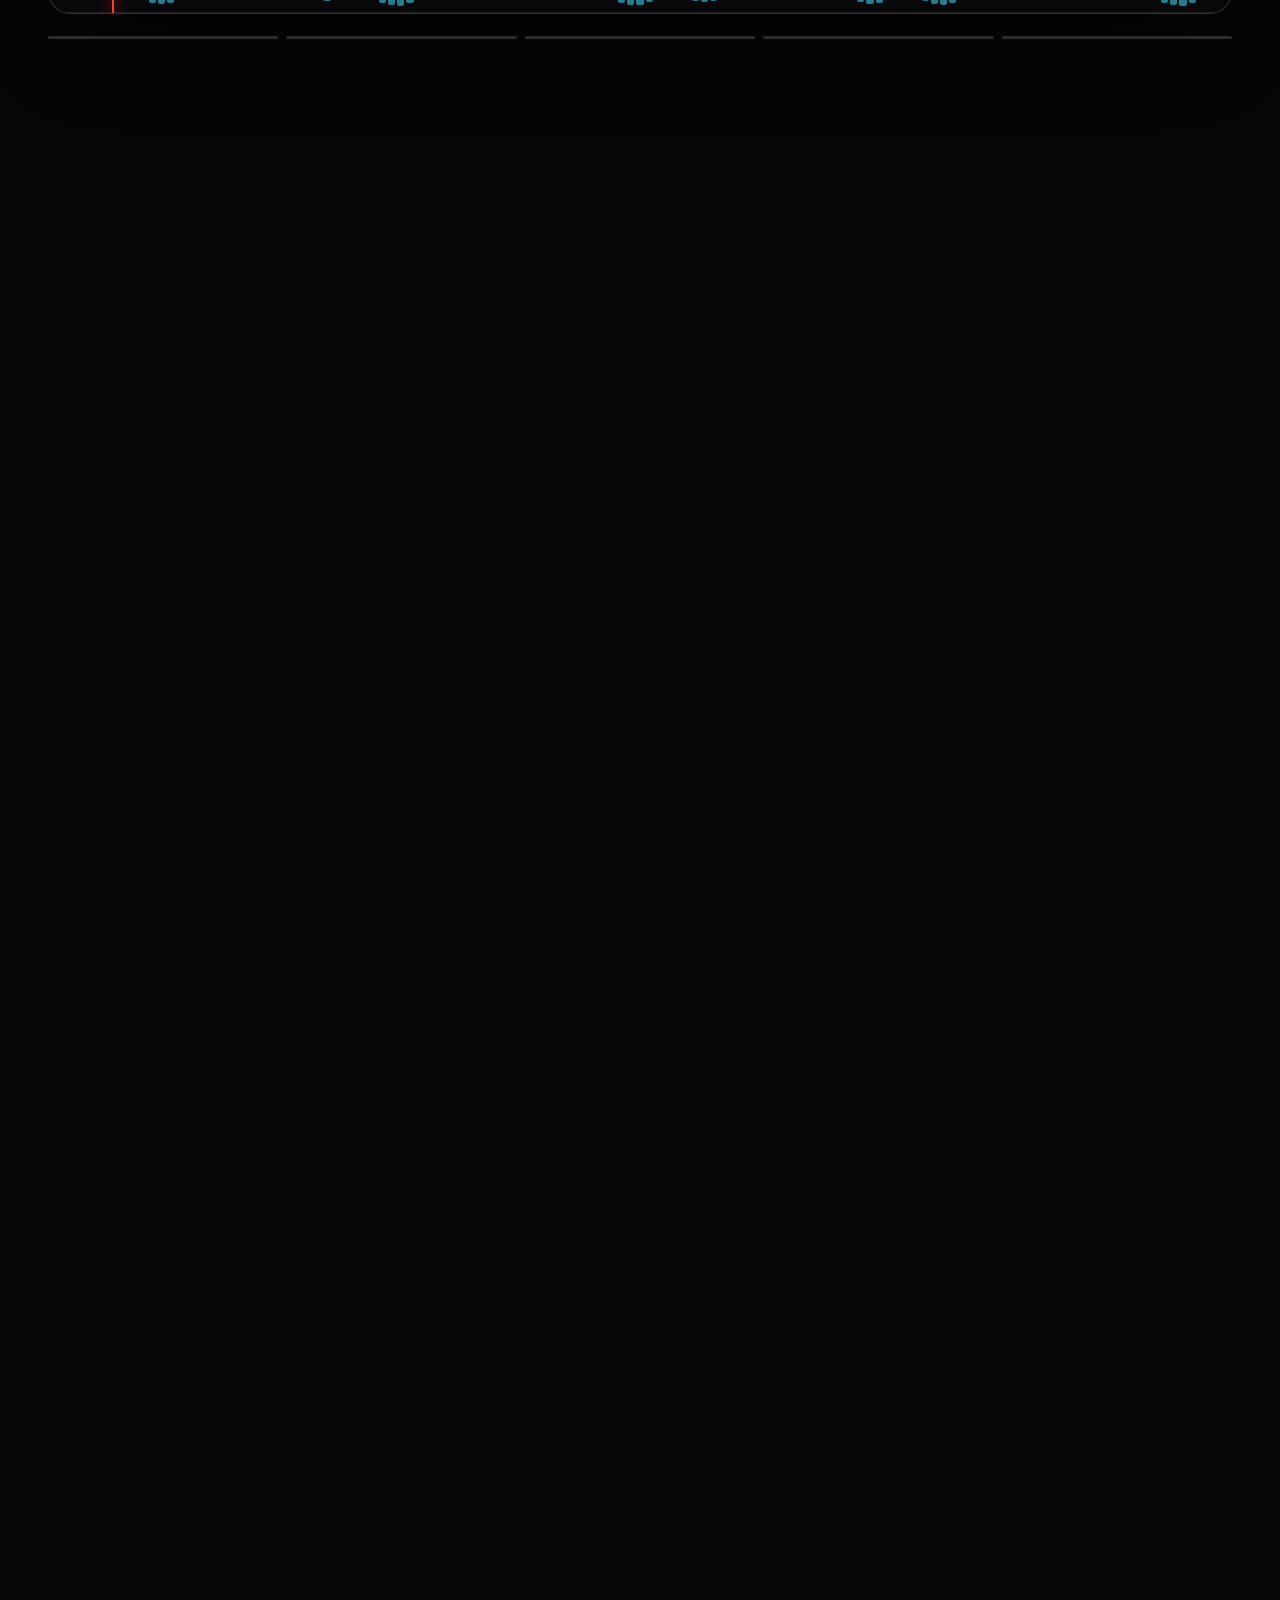
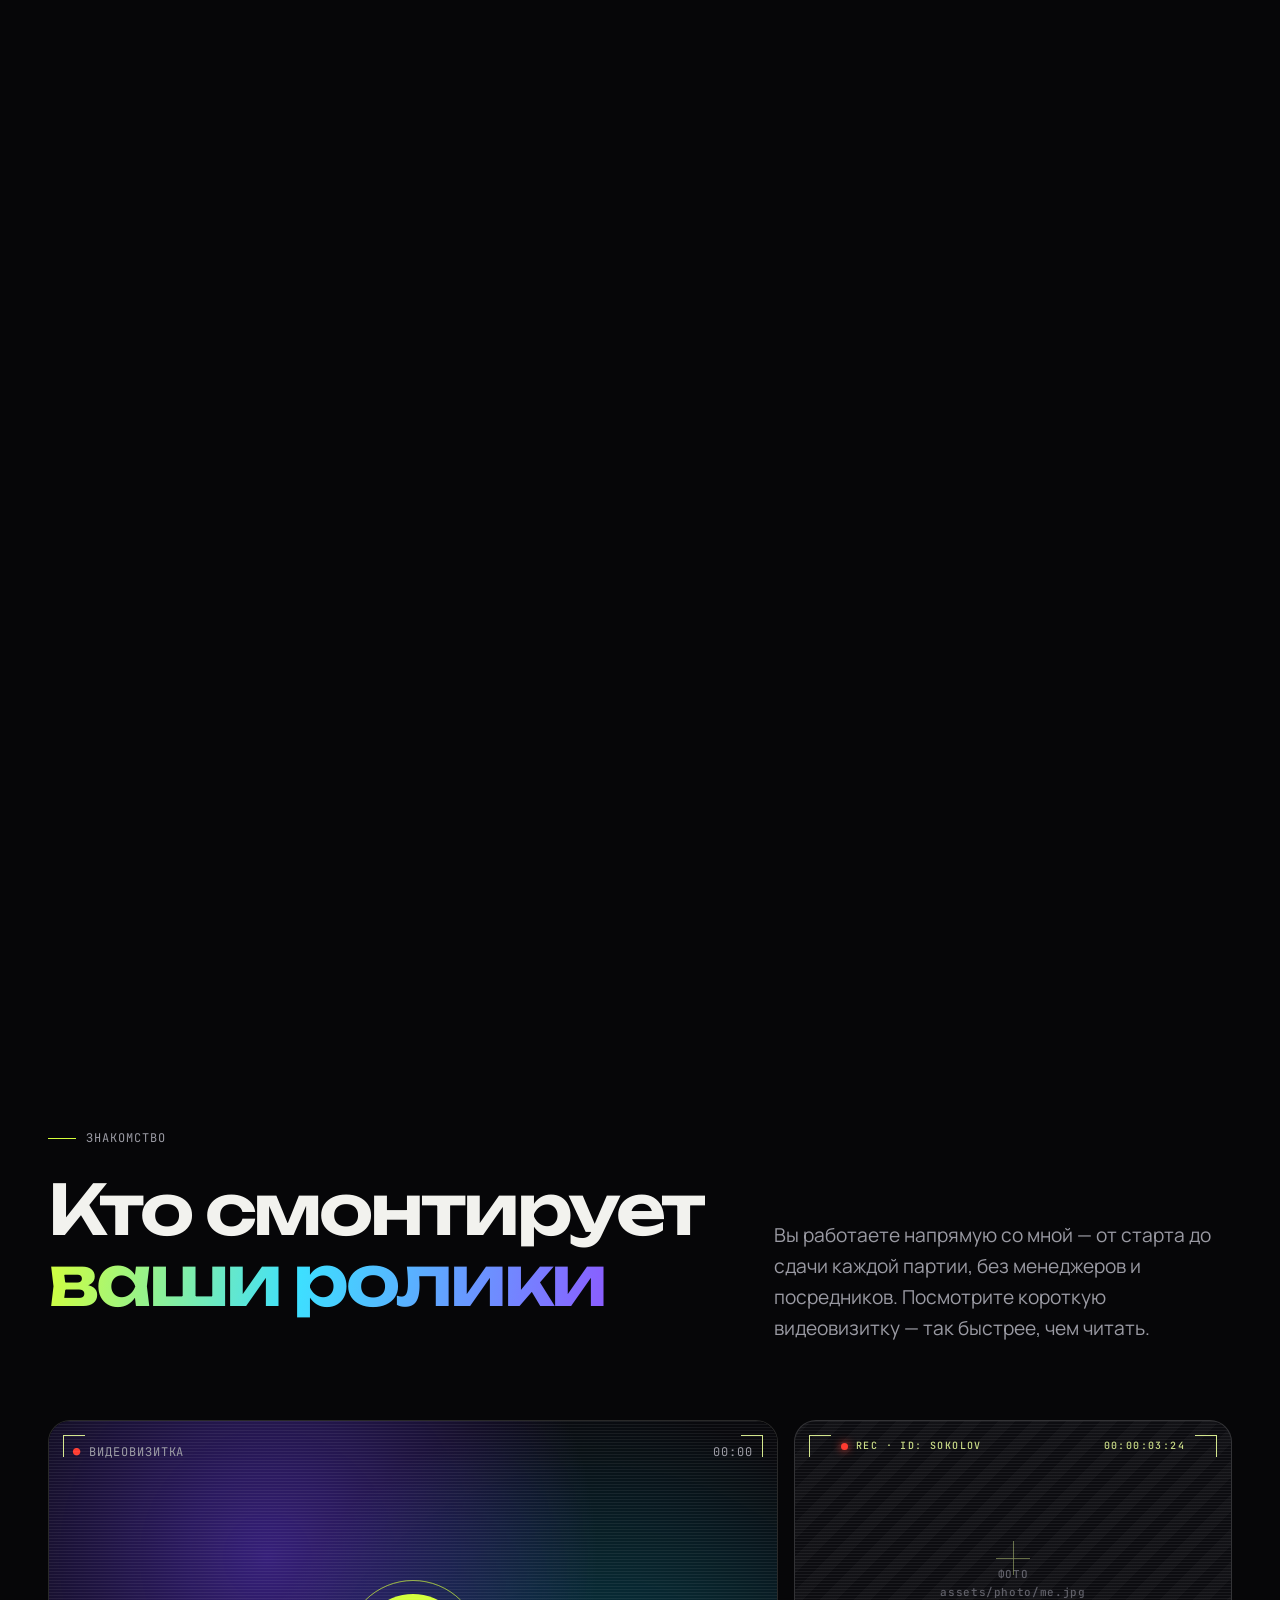
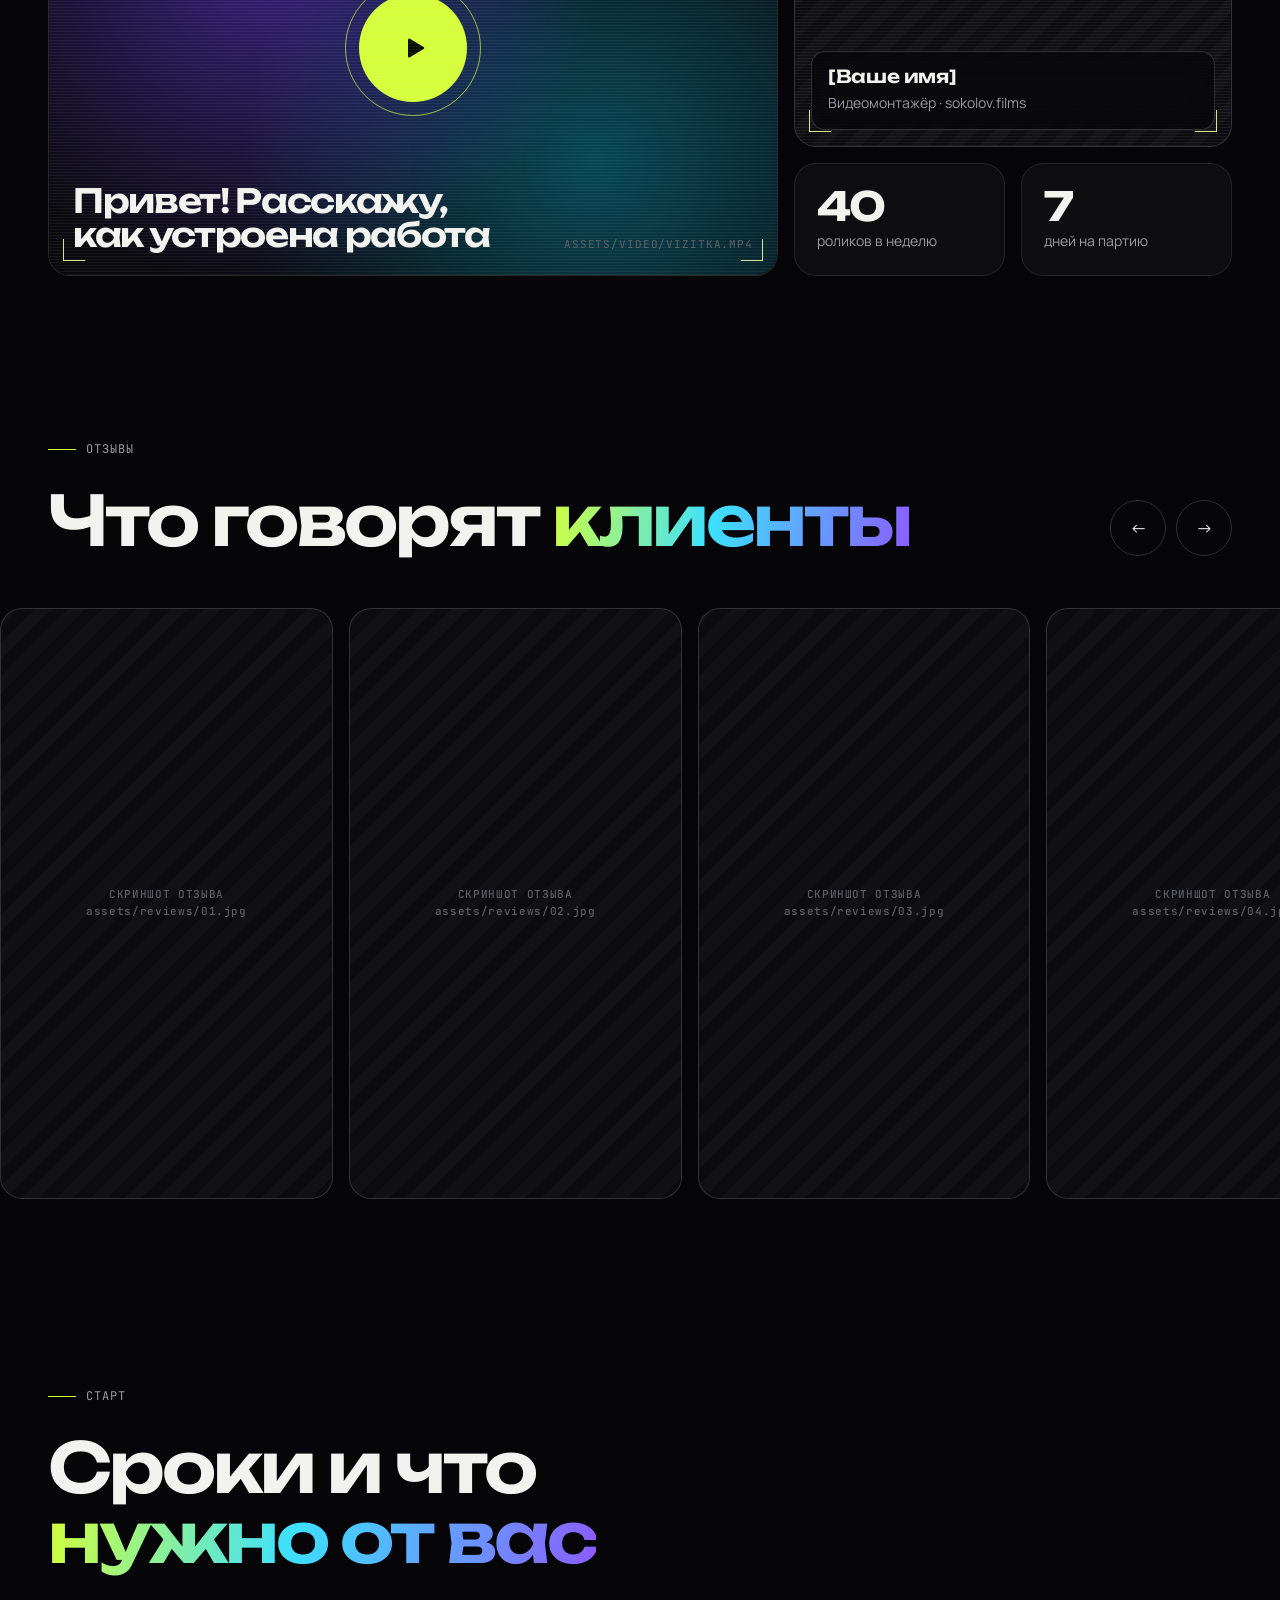
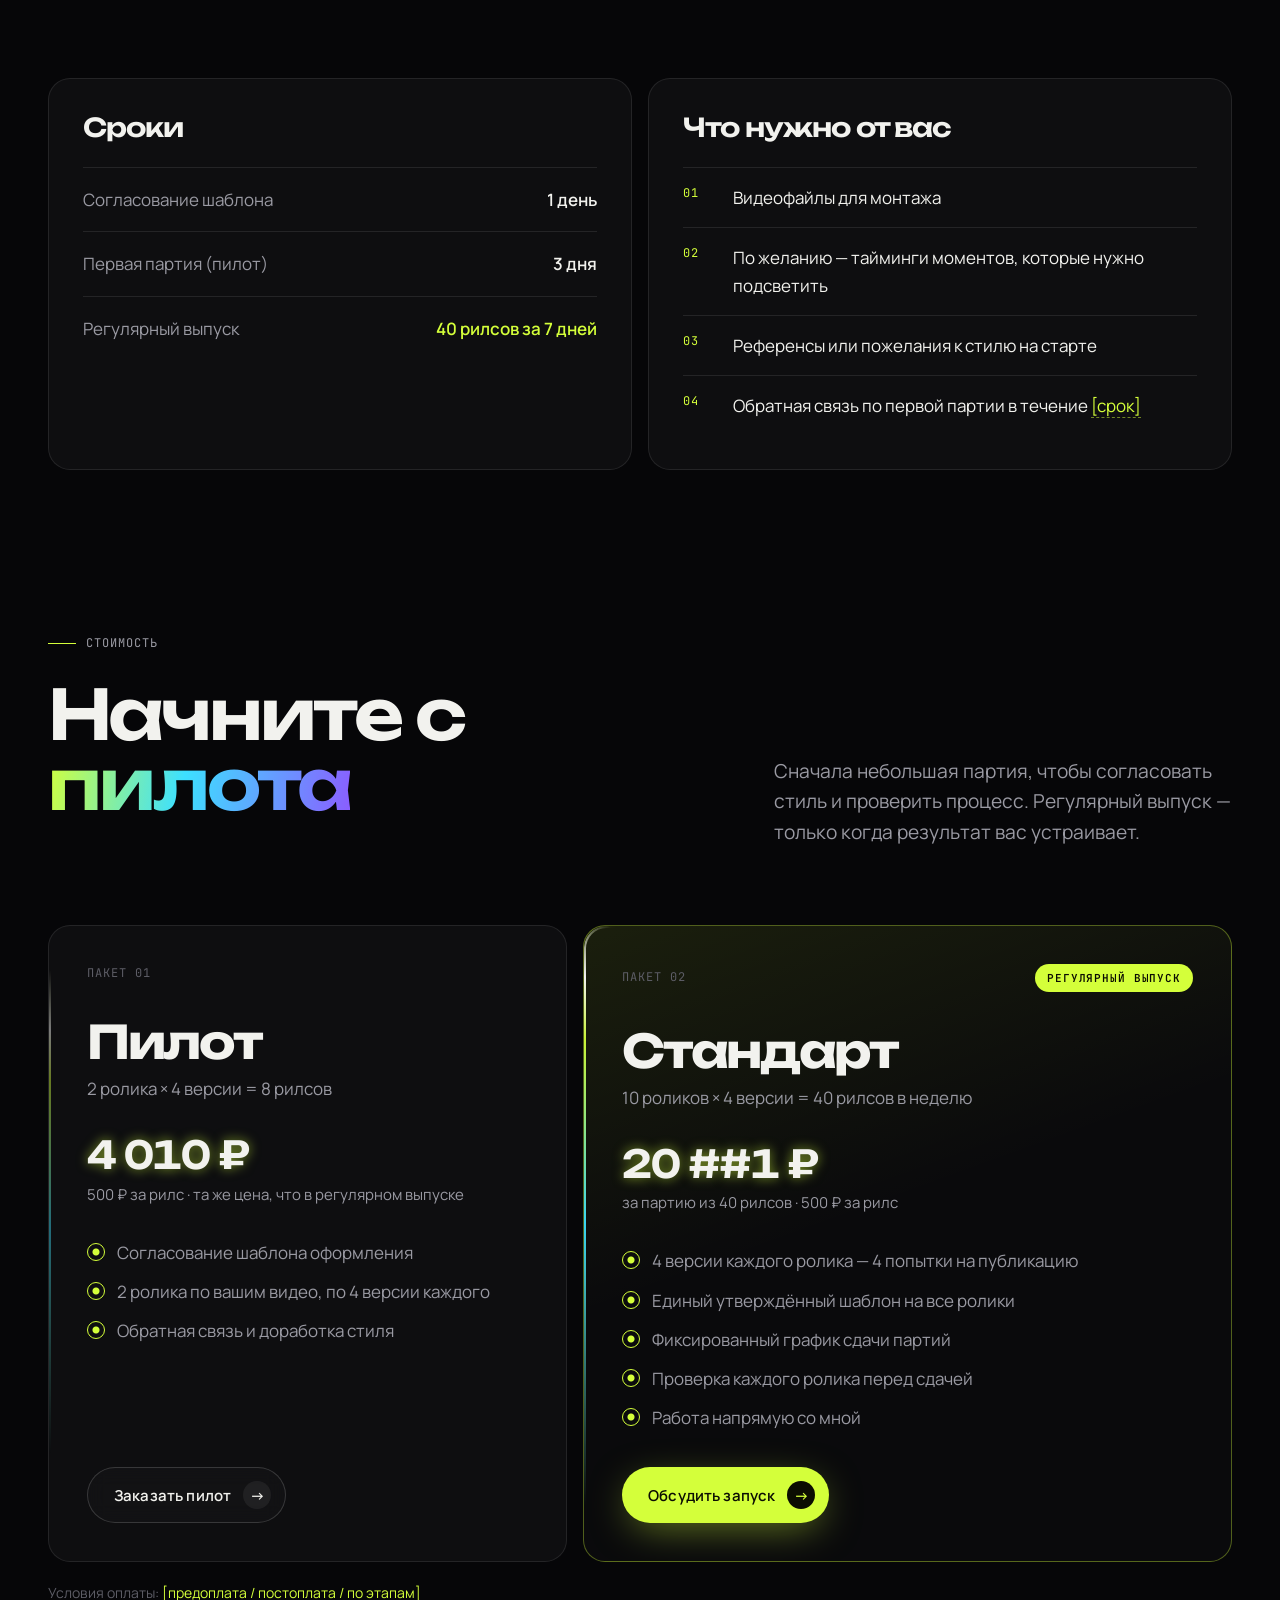
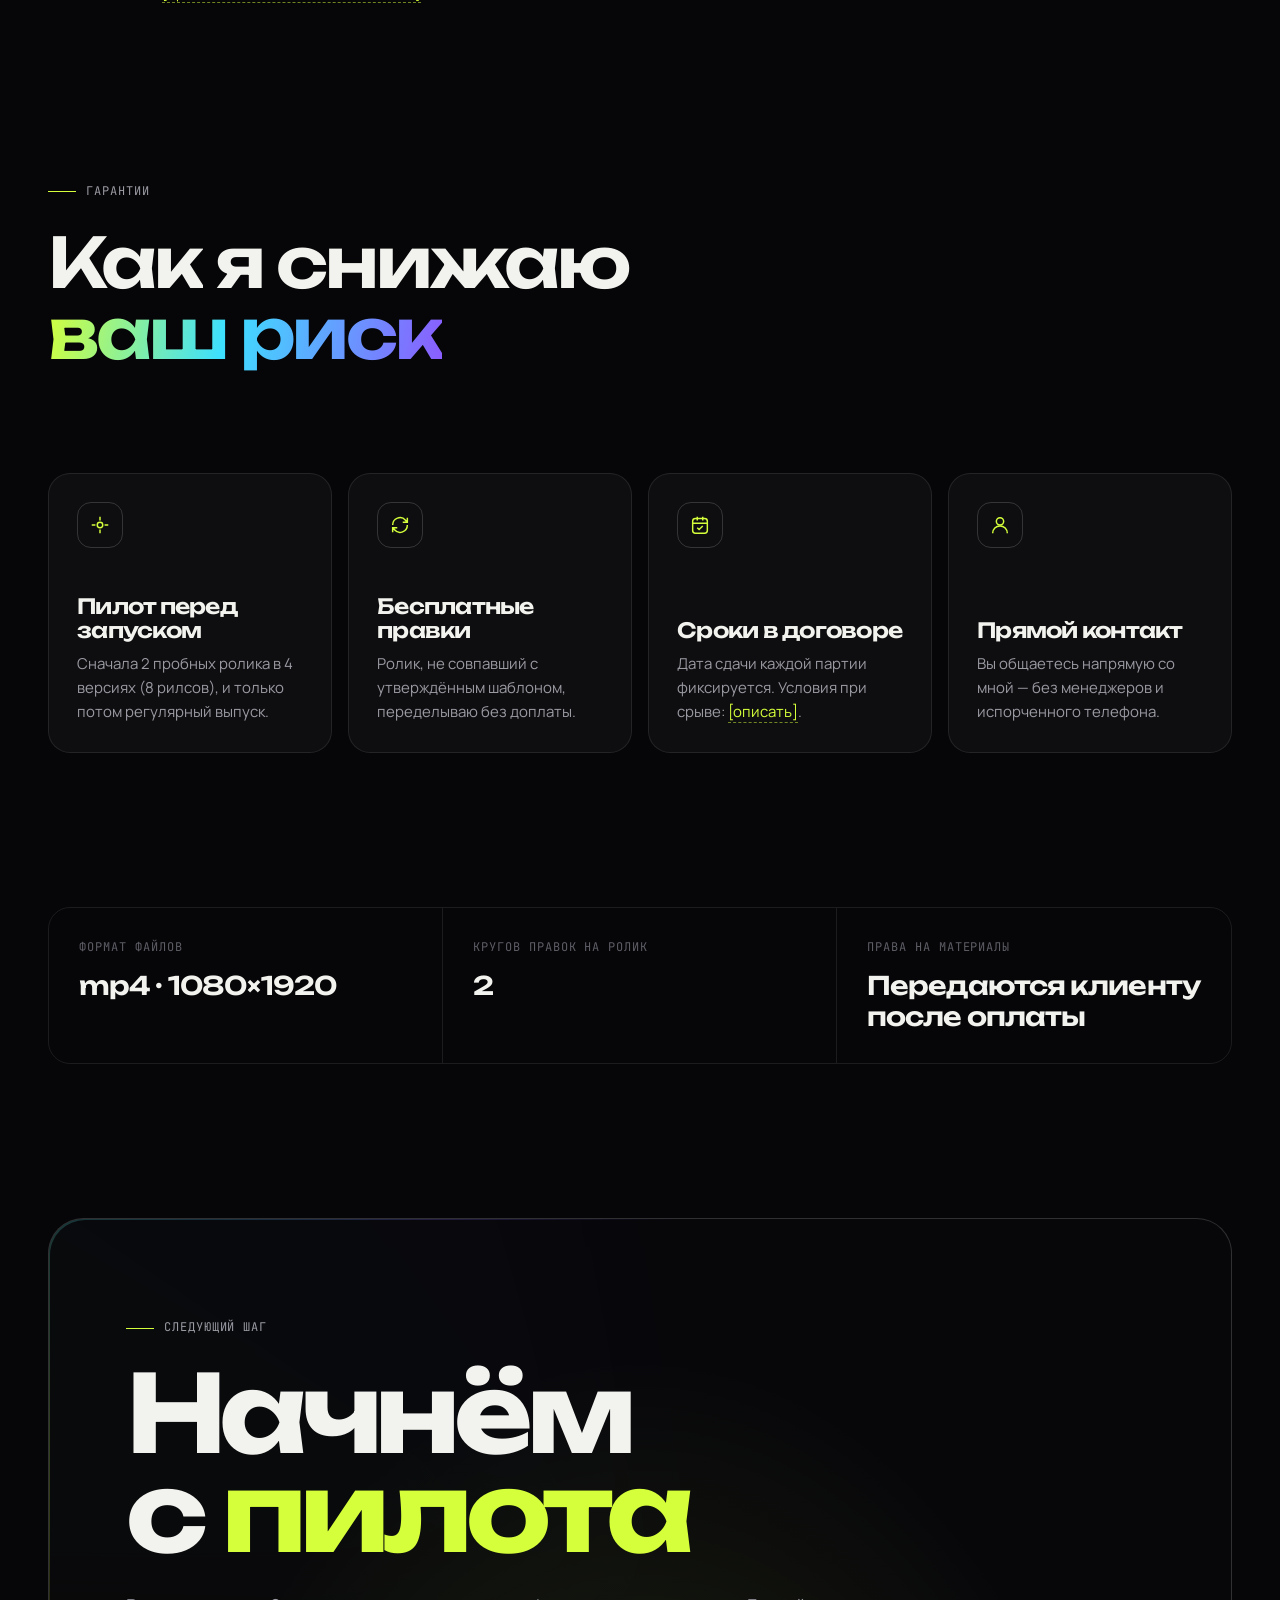
==== commit 8265c627: "Update page design from the new version Brings in the updated layout and effects. Contacts stay as b" ====
--- a/index.html
+++ b/index.html
@@ -115,8 +115,23 @@
 header.top.scrolled{background:rgba(6,6,8,.62);backdrop-filter:blur(18px) saturate(1.4);-webkit-backdrop-filter:blur(18px) saturate(1.4);border-color:var(--line)}
 .nav{display:flex;align-items:center;gap:28px;height:72px}
 .logo{display:flex;align-items:center;gap:10px;font:600 15px/1 var(--f-display);letter-spacing:-.01em}
-.logo .dot{width:10px;height:10px;border-radius:50%;background:var(--rec);box-shadow:0 0 12px var(--rec);animation:blink 1.4s steps(2) infinite}
-@keyframes blink{50%{opacity:.25}}
+.logo .dot{width:10px;height:10px;border-radius:50%;background:var(--rec);box-shadow:0 0 12px var(--rec);animation:blink 1.6s ease-in-out infinite}
+/* неоновая вывеска: горят только буквы «около съемки» */
+.logo.neon{display:grid;grid-template-columns:auto auto;column-gap:10px;row-gap:6px;align-items:center}
+.logo.neon .neon-sub{grid-column:2}
+.neon-sign{font:600 17px/1 var(--f-display);letter-spacing:-.01em;white-space:nowrap}
+.neon-sign i{font-style:normal;display:inline-block;color:#fff;
+  text-shadow:0 0 1px #fff,0 0 5px rgba(255,255,255,.9),0 0 12px rgba(255,255,255,.65),0 0 24px rgba(200,225,255,.45),0 0 42px rgba(170,200,255,.25)}
+.neon-sign .on{animation:neon-on 7s linear infinite}
+.neon-sign .on.fl{animation:neon-flick 5.3s linear infinite}
+.neon-sign .on.fl2{animation:neon-flick 8.7s linear infinite 2.1s}
+/* «мёртвые» буквы: стеклянная трубка без тока */
+.neon-sign i.dead{color:transparent;-webkit-text-stroke:1px rgba(255,255,255,.18);text-shadow:none}
+@keyframes neon-on{0%,100%{opacity:1}48%{opacity:.96}50%{opacity:.88}52%{opacity:1}}
+@keyframes neon-flick{0%,86%,100%{opacity:1}87%{opacity:.15;text-shadow:none}88%{opacity:1}89.5%{opacity:.25;text-shadow:none}91%{opacity:1}}
+.neon-sub{font:500 9px/1 var(--f-mono);letter-spacing:.26em;text-transform:uppercase;color:var(--muted);padding-left:1px}
+@media (prefers-reduced-motion:reduce){.neon-sign .on{animation:none!important}}
+@keyframes blink{0%,100%{opacity:1;transform:scale(1)}50%{opacity:.18;transform:scale(.82)}}
 .nav-links{display:flex;gap:26px;margin-left:auto;font-size:14px;color:var(--muted)}
 .nav-links a{position:relative;transition:color .25s}
 .nav-links a:hover{color:var(--text)}
@@ -170,7 +185,7 @@
 /* появление */
 .rv{opacity:0;transform:translateY(40px);transition:opacity 1s var(--ease),transform 1s var(--ease)}
 .rv.in{opacity:1;transform:none}
-.w{display:inline-block;overflow:hidden;vertical-align:top;padding-bottom:.08em;margin-bottom:-.08em}
+.w{display:inline-block;overflow:hidden;vertical-align:top;padding:.06em .04em .22em;margin:-.06em -.04em -.22em}
 .w>span{display:inline-block;transform:translateY(110%);transition:transform 1s var(--ease)}
 .split.in .w>span{transform:none}
 
@@ -197,7 +212,7 @@
 .vf .vf-l,.vf .vf-r{position:absolute;bottom:-4px;color:var(--dim);font:500 11px/1 var(--f-mono);letter-spacing:.1em}
 .vf .vf-l{left:40px}.vf .vf-r{right:40px}
 .rec{display:inline-flex;align-items:center;gap:10px;padding:8px 14px 8px 12px;border:1px solid var(--line-2);border-radius:999px;background:rgba(255,255,255,.03);color:var(--text)}
-.rec i{width:8px;height:8px;border-radius:50%;background:var(--rec);box-shadow:0 0 10px var(--rec);animation:blink 1.4s steps(2) infinite}
+.rec i{width:8px;height:8px;border-radius:50%;background:var(--rec);box-shadow:0 0 10px var(--rec);animation:blink 1.6s ease-in-out infinite}
 .h1{font:700 clamp(44px,8.2vw,128px)/.92 var(--f-display);letter-spacing:-.06em;margin:28px 0 26px}
 .h1 .ln{display:block}
 .h1 .grad{background:var(--iris);background-size:200% 100%;-webkit-background-clip:text;background-clip:text;color:transparent;animation:iris 8s linear infinite}
@@ -231,7 +246,11 @@
 @keyframes bar{from{transform:scaleX(0)}to{transform:scaleX(1)}}
 .cap{position:absolute;left:10%;right:10%;top:50%;transform:translateY(-50%);z-index:2;text-align:center;
   font:700 clamp(16px,1.9vw,26px)/1.12 var(--f-display);letter-spacing:-.03em;text-transform:uppercase}
-.p2 .cap,.p3 .cap{font-size:clamp(12px,1.3vw,18px)}
+.p2 .cap,.p3 .cap{font-size:clamp(10px,.95vw,14px);top:30%}
+.p2 .cap{left:8%;right:54%;text-align:left}
+.p3 .cap{left:54%;right:8%;text-align:right}
+.p2 .cap span,.p3 .cap span{display:block;width:fit-content;margin:.12em 0}
+.p3 .cap span{margin-left:auto}
 .cap span{display:inline-block;opacity:0;transform:translateY(14px) scale(.9);filter:blur(6px);transition:all .45s var(--ease);margin:0 .12em}
 .cap span.on{opacity:1;transform:none;filter:none}
 .cap span.k{color:var(--acid-ink);background:var(--acid);padding:0 .18em;border-radius:.18em}
@@ -606,6 +625,77 @@
   .rv,.w>span{opacity:1!important;transform:none!important}
   .grain{display:none}
 }
+
+/* =========================================================
+   КИБЕРПАНК-ЭФФЕКТЫ (включаются классами fx-* на <html>)
+   ========================================================= */
+
+/* 2. Расшифровка цифр */
+html.fx-decrypt .dc{font-variant-numeric:tabular-nums}
+html.fx-decrypt .dc.run{text-shadow:0 0 12px rgba(212,255,58,.55)}
+
+/* 4. Неоновый импульс по рамке тарифов */
+@property --beam{syntax:"<angle>";inherits:false;initial-value:0deg}
+.beam{position:absolute;inset:0;border-radius:inherit;padding:1.5px;pointer-events:none;z-index:2;display:none;
+  background:conic-gradient(from var(--beam),transparent 0 62%,rgba(61,224,255,.0) 64%,#3de0ff 76%,#d4ff3a 84%,#fff 86%,transparent 88%);
+  -webkit-mask:linear-gradient(#000 0 0) content-box,linear-gradient(#000 0 0);-webkit-mask-composite:xor;
+  mask:linear-gradient(#000 0 0) content-box exclude,linear-gradient(#000 0 0);
+  animation:beam 7s linear infinite;opacity:.45;filter:drop-shadow(0 0 6px rgba(212,255,58,.7));transition:opacity .4s}
+html.fx-beam .beam{display:block}
+.pc.feat .beam{animation-duration:3.6s;opacity:.95}
+html.fx-beam .pc:hover .beam{opacity:1;filter:drop-shadow(0 0 10px #d4ff3a) drop-shadow(0 0 22px rgba(61,224,255,.6))}
+@keyframes beam{to{--beam:360deg}}
+html.fx-beam .pc:hover .btn{animation:spark 1.1s linear infinite}
+@keyframes spark{0%,100%{box-shadow:0 0 0 rgba(212,255,58,0)}8%{box-shadow:0 0 18px rgba(212,255,58,.9),0 0 2px #fff}12%{box-shadow:0 0 4px rgba(212,255,58,.3)}16%{box-shadow:0 0 26px rgba(212,255,58,.8)}30%{box-shadow:0 0 10px rgba(212,255,58,.4)}}
+
+/* 5. HUD поверх фото и видеовизитки */
+.hud{position:absolute;inset:0;pointer-events:none;z-index:4;display:none;font:500 10px/1 var(--f-mono);letter-spacing:.14em;color:rgba(234,255,154,.85);text-transform:uppercase}
+html.fx-hud .hud{display:block}
+.vid.playing .hud{opacity:0;transition:opacity .4s}
+.hud::before{content:"";position:absolute;inset:0;opacity:.35;mix-blend-mode:overlay;
+  background:repeating-linear-gradient(0deg,rgba(255,255,255,.18) 0 1px,transparent 1px 3px)}
+.hud .cn{position:absolute;width:22px;height:22px;border:1.5px solid rgba(234,255,154,.9);animation:focus 2.4s ease-in-out infinite}
+.hud .c1{left:14px;top:14px;border-right:0;border-bottom:0}
+.hud .c2{right:14px;top:14px;border-left:0;border-bottom:0}
+.hud .c3{left:14px;bottom:14px;border-right:0;border-top:0}
+.hud .c4{right:14px;bottom:14px;border-left:0;border-top:0}
+@keyframes focus{0%,100%{transform:translate(0,0);opacity:.95}50%{opacity:.45}}
+.hud .c1{animation-name:f1}.hud .c2{animation-name:f2}.hud .c3{animation-name:f3}.hud .c4{animation-name:f4}
+@keyframes f1{50%{transform:translate(5px,5px);opacity:.5}}
+@keyframes f2{50%{transform:translate(-5px,5px);opacity:.5}}
+@keyframes f3{50%{transform:translate(5px,-5px);opacity:.5}}
+@keyframes f4{50%{transform:translate(-5px,-5px);opacity:.5}}
+.hud .lbl{position:absolute;left:46px;top:20px;display:flex;align-items:center;gap:8px}
+.hud .lbl i{width:7px;height:7px;border-radius:50%;background:var(--rec);box-shadow:0 0 8px var(--rec);animation:blink 1.6s ease-in-out infinite}
+.hud .tcx{position:absolute;right:46px;top:20px;font-variant-numeric:tabular-nums}
+.hud .aim{position:absolute;left:50%;top:42%;width:34px;height:34px;margin:-17px 0 0 -17px;opacity:.5}
+.hud .aim::before,.hud .aim::after{content:"";position:absolute;background:rgba(234,255,154,.8)}
+.hud .aim::before{left:50%;top:0;bottom:0;width:1px}
+.hud .aim::after{top:50%;left:0;right:0;height:1px}
+.hud .nz{position:absolute;left:0;right:0;height:14px;top:30%;opacity:0;
+  background:linear-gradient(90deg,transparent,rgba(61,224,255,.35),rgba(255,43,214,.3),transparent);mix-blend-mode:screen}
+.hud.noise .nz{animation:nz .45s steps(4,end) 1}
+@keyframes nz{0%{opacity:.9;top:22%;transform:translateX(-6%)}25%{top:58%;transform:translateX(5%)}50%{top:37%;height:6px;transform:translateX(-3%)}75%{top:71%;height:18px}100%{opacity:0}}
+.vid .hud .lbl,.vid .hud .tcx{display:none}
+.photo .tagme{z-index:5}
+.vid .hud .aim{display:none}
+
+/* панель выбора эффектов (временная) */
+.fxp{position:fixed;left:16px;bottom:16px;z-index:120;padding:12px 14px 10px;border-radius:14px;background:rgba(10,10,14,.86);border:1px solid var(--line-2);
+  backdrop-filter:blur(14px);-webkit-backdrop-filter:blur(14px);font:500 11px/1.2 var(--f-mono);letter-spacing:.06em;color:var(--muted);max-width:calc(100vw - 32px)}
+.fxp b{display:block;color:var(--text);font-weight:500;margin-bottom:8px;text-transform:uppercase;letter-spacing:.14em;font-size:10px}
+.fxp label{display:flex;align-items:center;gap:8px;padding:4px 0;cursor:pointer}
+.fxp input{accent-color:#d4ff3a;margin:0}
+.fxp .x{position:absolute;right:8px;top:6px;color:var(--dim);font-size:14px}
+.fxp b{cursor:pointer;padding-right:18px}
+.fxp b::after{content:" ▾";color:var(--dim)}
+.fxp.min b{margin:0}.fxp.min b::after{content:" ▸"}
+.fxp.min label{display:none}
+@media (max-width:560px){.fxp{font-size:10px;padding:10px 12px 8px}}
+
+@media (prefers-reduced-motion:reduce){
+  .beam,.hud .cn,.hud.noise .nz,html.fx-beam .pc:hover .btn{animation:none!important}
+}
 </style>
 </head>
 <body>
@@ -627,7 +717,10 @@
 <!-- ===== Шапка ===== -->
 <header class="top" id="top">
   <div class="wrap nav">
-    <a href="#hero" class="logo"><span class="dot"></span><span>sokolov<span style="color:var(--acid)">.</span>films</span></a>
+    <a href="#hero" class="logo neon" aria-label="соколов.съемки — sokolov.films">
+      <span class="dot"></span><span class="neon-sign" aria-hidden="true"><i class="off">с</i><i class="on">о</i><i class="on fl">к</i><i class="on">о</i><i class="on">л</i><i class="on">о</i><i class="off">в</i><i class="off">.</i><i class="on">с</i><i class="on">ъ</i><i class="on fl2">е</i><i class="on">м</i><i class="on">к</i><i class="on">и</i></span>
+      <span class="neon-sub" aria-hidden="true">sokolov.films</span>
+    </a>
     <nav class="nav-links">
       <a href="#offer">Оффер</a>
       <a href="#process">Процесс</a>
@@ -672,9 +765,9 @@
 
     <div class="phones rv" id="phones" aria-hidden="true">
       <div class="phones-in" id="phonesIn">
-        <div class="ph9 p2"><div class="scr"><div class="bgv"></div><div class="vig"></div><div class="cap" data-caps='["Один *шаблон* на все ролики","Лента *узнаваема* с первого кадра"]'></div><div class="ui"><i></i><b></b></div></div></div>
+        <div class="ph9 p2"><div class="scr"><div class="bgv"></div><div class="vig"></div><div class="cap" data-caps='["Один *стиль*","Ваш *бренд*"]'></div><div class="ui"><i></i><b></b></div></div></div>
         <div class="ph9 p1"><div class="notch"></div><div class="scr"><div class="bgv"></div><div class="vig"></div><div class="cap" data-caps='["1 ролик — *4* шанса","10 роликов × *4* версии","40 рилсов. *Один* стиль."]'></div><div class="ui"><i></i><b></b><span>0:12</span></div></div></div>
-        <div class="ph9 p3"><div class="scr"><div class="bgv"></div><div class="vig"></div><div class="cap" data-caps='["Сроки — *в договоре*","Контент-план на *недели* вперёд"]'></div><div class="ui"><i></i><b></b></div></div></div>
+        <div class="ph9 p3"><div class="scr"><div class="bgv"></div><div class="vig"></div><div class="cap" data-caps='["Сдача *в срок*","План *вперёд*"]'></div><div class="ui"><i></i><b></b></div></div></div>
       </div>
       <div class="tag-float t1">Объём в неделю<b><span data-count="40" data-from="0">0</span> роликов</b></div>
       <div class="tag-float t2">Сдача партии<b>по графику ✓</b></div>
@@ -1100,6 +1193,29 @@
   const fine = matchMedia('(pointer: fine)').matches;
   const $ = (s, r = document) => r.querySelector(s);
   const $$ = (s, r = document) => [...r.querySelectorAll(s)];
+
+  /* ---------- неоновая вывеска: «с», «в» и точка сначала горят, через 5 с гаснут, потом изредка вспыхивают ---------- */
+  (() => {
+    const offs = $$('.neon-sign .off');
+    if (!offs.length) return;
+    const flash = (el, steps, end) => {            // steps: длительности переключений в мс
+      let t = 0;
+      steps.forEach((d, i) => { t += d; setTimeout(() => el.classList.toggle('dead', i % 2 === (end ? 0 : 1)), t); });
+      setTimeout(() => el.classList.add('dead'), t + 40);
+    };
+    if (reduce) { setTimeout(() => offs.forEach(el => el.classList.add('dead')), 5000); return; }
+    // гаснут с «предсмертным» дрожанием, по очереди
+    offs.forEach((el, i) => setTimeout(() => flash(el, [0, 70, 90, 60, 160, 50, 260], true), 5000 + i * 380));
+    // дальше — случайные короткие вспышки
+    const ghost = () => {
+      const el = offs[Math.floor(Math.random() * offs.length)];
+      const pattern = Math.random() < .5 ? [0, 70] : [0, 50, 70, 140];
+      pattern.forEach((d, i) => setTimeout(() => el.classList.toggle('dead', i % 2 === 1), pattern.slice(0, i + 1).reduce((a, b) => a + b, 0)));
+      setTimeout(() => el.classList.add('dead'), pattern.reduce((a, b) => a + b, 0) + 60);
+      setTimeout(ghost, 2500 + Math.random() * 6500);
+    };
+    setTimeout(ghost, 8000);
+  })();
   $('#yr').textContent = new Date().getFullYear();
 
   /* ---------- разбивка заголовков на слова ---------- */
@@ -1344,6 +1460,75 @@
   const closeLb = () => lb.classList.remove('open');
   lb.addEventListener('click', e => { if (e.target !== lbImg) closeLb(); });
   addEventListener('keydown', e => { if (e.key === 'Escape') { closeLb(); document.body.classList.remove('menu'); } });
+
+  /* =========================================================
+     КИБЕРПАНК-ЭФФЕКТЫ
+     Чтобы оставить только нужные — поставьте false у лишних.
+     SHOW_FX_PANEL = false уберёт панель выбора со страницы.
+     ========================================================= */
+  const FX = { decrypt: true, beam: true, hud: true };
+  const SHOW_FX_PANEL = true;
+  const FX_NAMES = { decrypt: 'Расшифровка цифр', beam: 'Неон по рамке тарифов', hud: 'HUD на фото и видео' };
+  const root = document.documentElement;
+  const fxOn = k => root.classList.contains('fx-' + k);
+  Object.keys(FX).forEach(k => root.classList.toggle('fx-' + k, FX[k]));
+
+  if (SHOW_FX_PANEL) {
+    const p = document.createElement('div'); p.className = 'fxp';
+    p.innerHTML = '<button class="x" aria-label="Скрыть">×</button><b>Эффекты</b>' +
+      Object.keys(FX).map((k, i) => `<label><input type="checkbox" data-fx="${k}" ${FX[k] ? 'checked' : ''}>${i + 1}. ${FX_NAMES[k]}</label>`).join('');
+    document.body.appendChild(p);
+    if (innerWidth < 600) p.classList.add('min');
+    $('b', p).addEventListener('click', () => p.classList.toggle('min'));
+    p.addEventListener('change', e => { const k = e.target.dataset.fx; if (k) root.classList.toggle('fx-' + k, e.target.checked); });
+    $('.x', p).addEventListener('click', () => p.remove());
+  }
+
+  /* 2. Расшифровка цифр: «10 × 4 = 40» и цены */
+  (() => {
+    const GL = '0123456789#$%&@*/<>';
+    const targets = [...$$('.eq .w>span'), ...$$('.pc .cost')].filter(el => /\d/.test(el.textContent));
+    targets.forEach(el => { el.classList.add('dc'); el.dataset.final = el.textContent; });
+    const run = el => {
+      const fin = el.dataset.final; if (!fxOn('decrypt') || reduce) { el.textContent = fin; return; }
+      const chars = [...fin], t0 = performance.now(), d = 1100; el.classList.add('run');
+      (function f(n) {
+        const p = Math.min(1, (n - t0) / d), fixed = Math.floor(p * chars.length);
+        el.textContent = chars.map((c, i) => i < fixed || !/\d/.test(c) ? c : GL[Math.floor(Math.random() * GL.length)]).join('');
+        if (p < 1) requestAnimationFrame(f); else { el.textContent = fin; el.classList.remove('run'); }
+      })(t0);
+    };
+    const io = new IntersectionObserver(es => es.forEach(e => {
+      if (!e.isIntersecting) return; io.unobserve(e.target); setTimeout(() => run(e.target), 350);
+    }), { threshold: .7 });
+    targets.forEach(el => io.observe(el));
+    $$('.pc').forEach(pc => pc.addEventListener('mouseenter', () => { const c = $('.cost', pc); if (c && !c.classList.contains('run')) run(c); }));
+  })();
+
+  /* 4. Неоновый импульс по рамке тарифов */
+  $$('.pc').forEach(pc => { const i = document.createElement('i'); i.className = 'beam'; pc.appendChild(i); });
+
+  /* 5. HUD: рамка фокуса, REC, бегущий таймкод, помехи */
+  (() => {
+    const boxes = [$('.photo'), $('#vid')].filter(Boolean);
+    const huds = boxes.map((box, n) => {
+      const h = document.createElement('div'); h.className = 'hud'; h.setAttribute('aria-hidden', 'true');
+      h.innerHTML = '<i class="cn c1"></i><i class="cn c2"></i><i class="cn c3"></i><i class="cn c4"></i><i class="aim"></i><i class="nz"></i>' +
+        `<span class="lbl"><i></i>${n ? 'REC · CAM_B' : 'REC · ID: SOKOLOV'}</span><span class="tcx">00:00:00:00</span>`;
+      box.appendChild(h); return h;
+    });
+    const t0 = performance.now();
+    setInterval(() => {
+      const s = (performance.now() - t0) / 1000, f = Math.floor((s % 1) * 25), pad = x => String(x).padStart(2, '0');
+      const tc = `${pad(Math.floor(s / 3600))}:${pad(Math.floor(s / 60) % 60)}:${pad(Math.floor(s) % 60)}:${pad(f)}`;
+      huds.forEach(h => $('.tcx', h).textContent = tc);
+    }, 40);
+    if (!reduce) (function noise() {
+      const h = huds[Math.floor(Math.random() * huds.length)];
+      if (h) { h.classList.remove('noise'); void h.offsetWidth; h.classList.add('noise'); }
+      setTimeout(noise, 2500 + Math.random() * 5000);
+    })();
+  })();
 })();
 </script>
 </body>
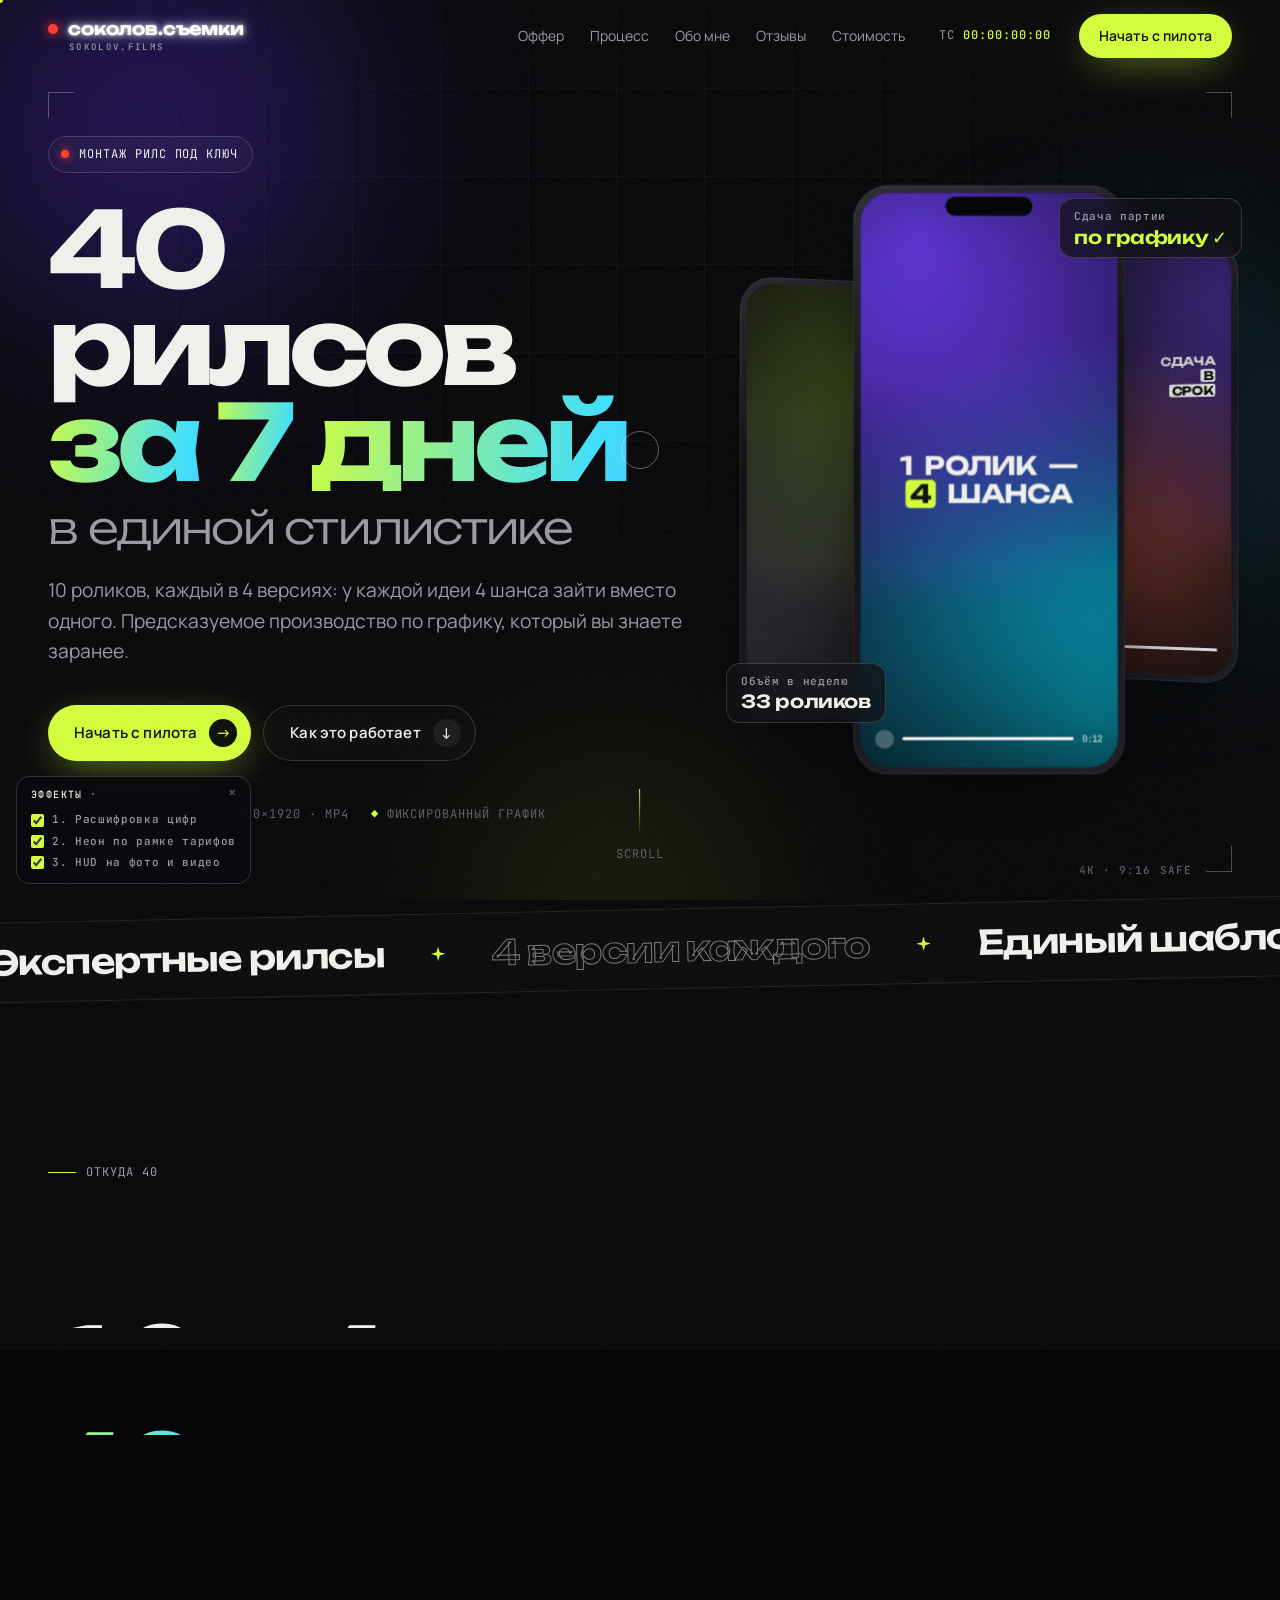
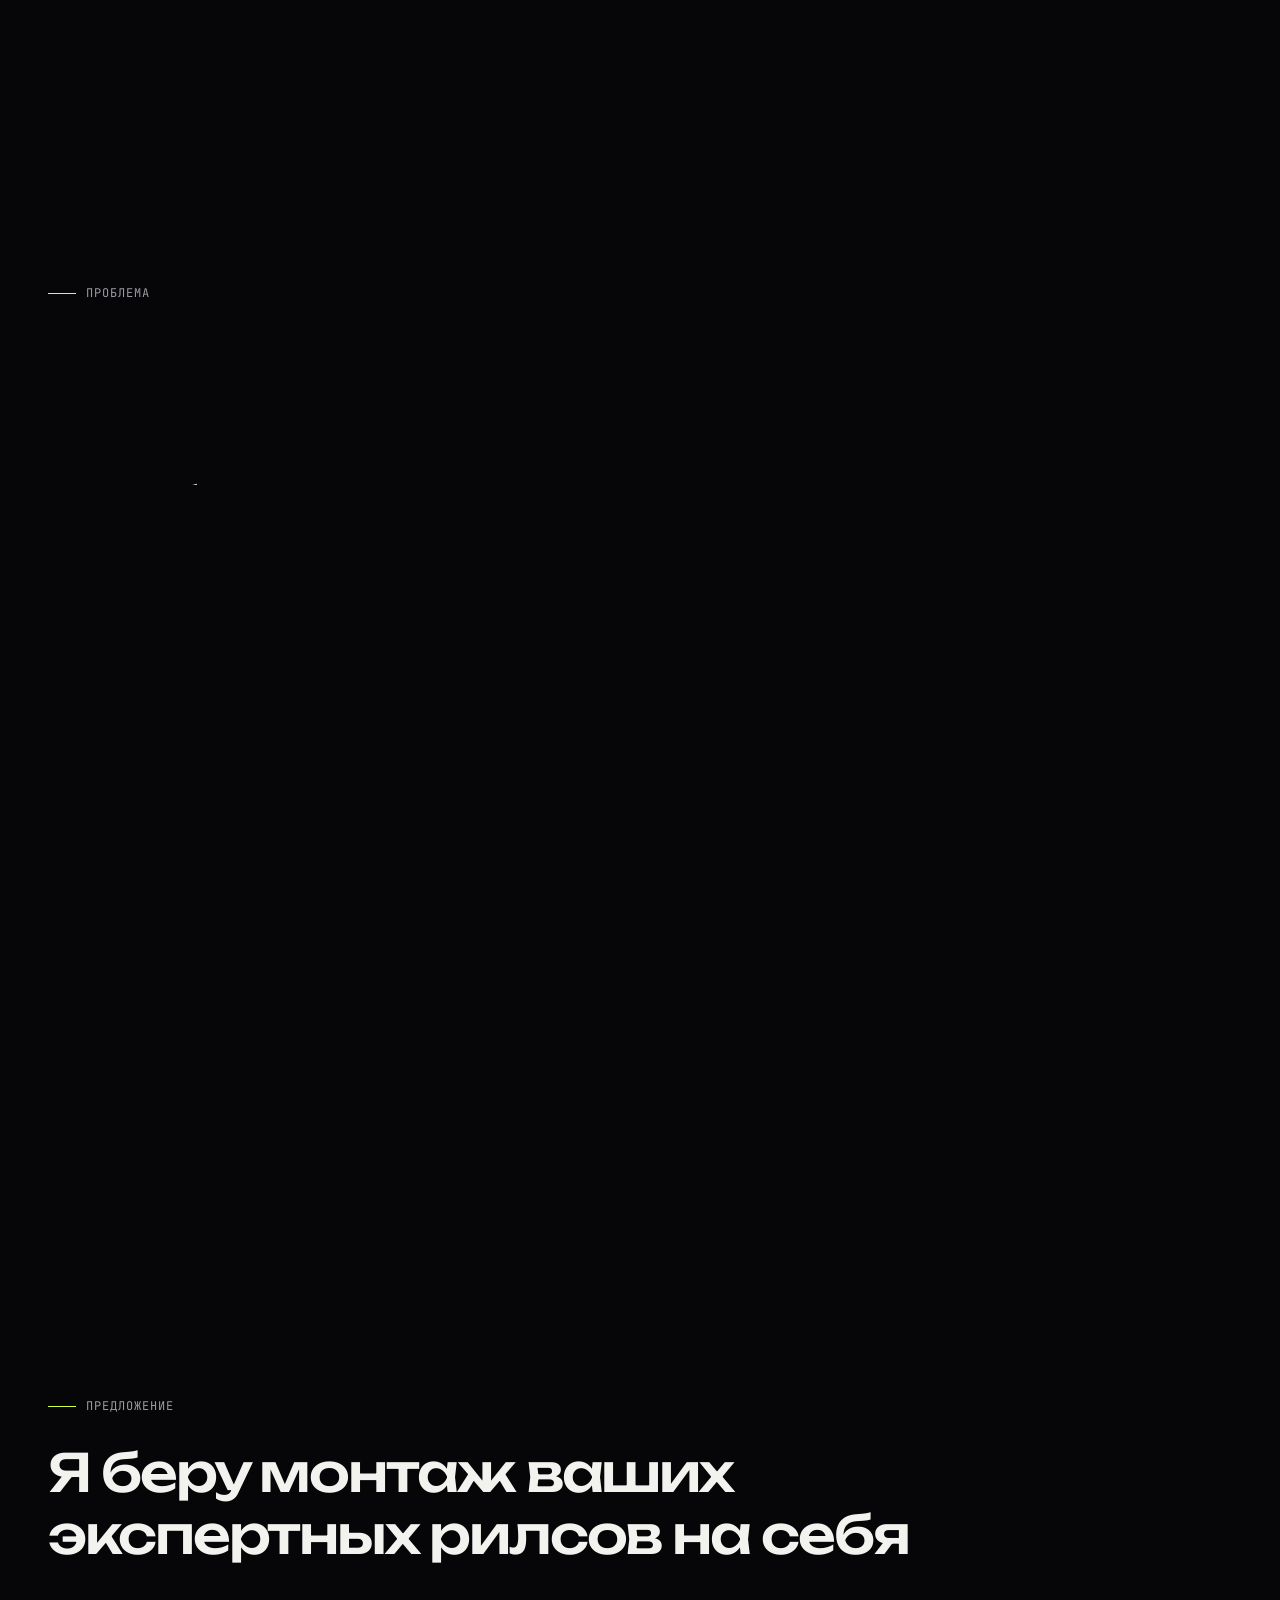
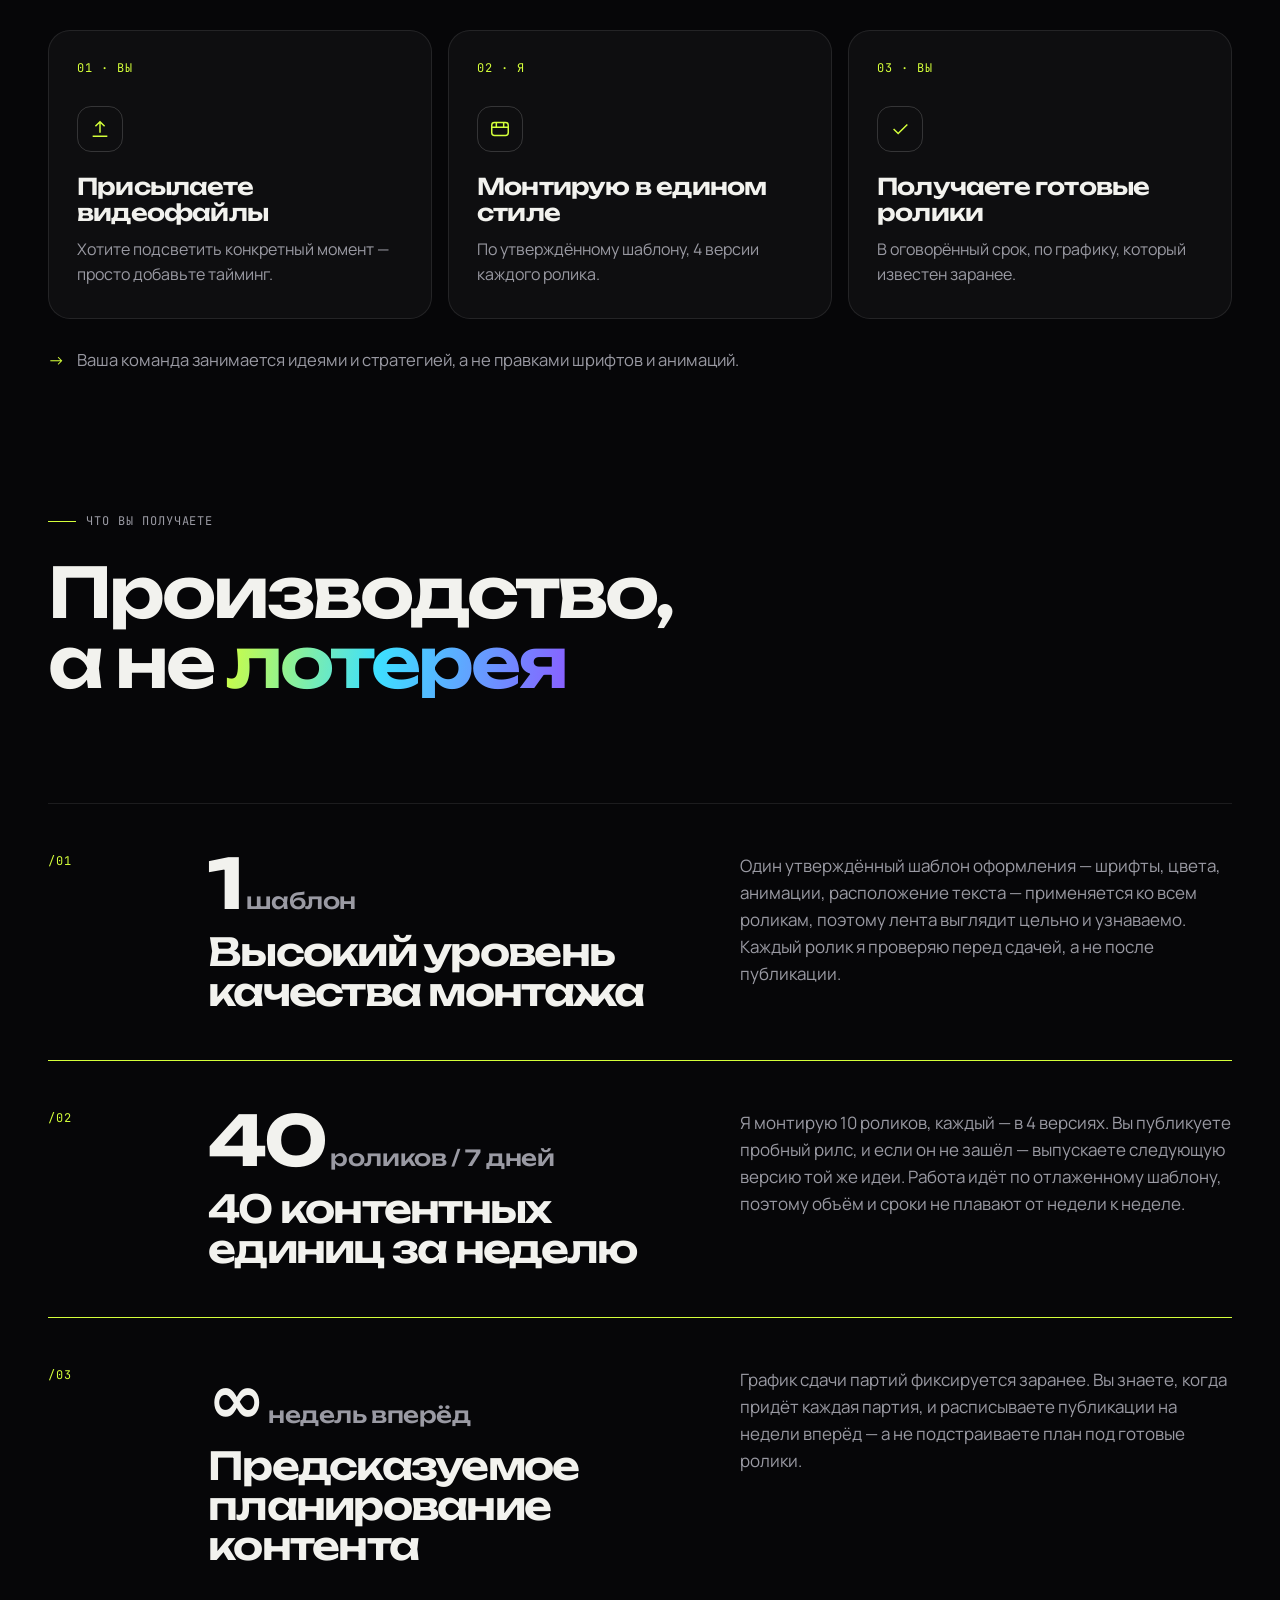
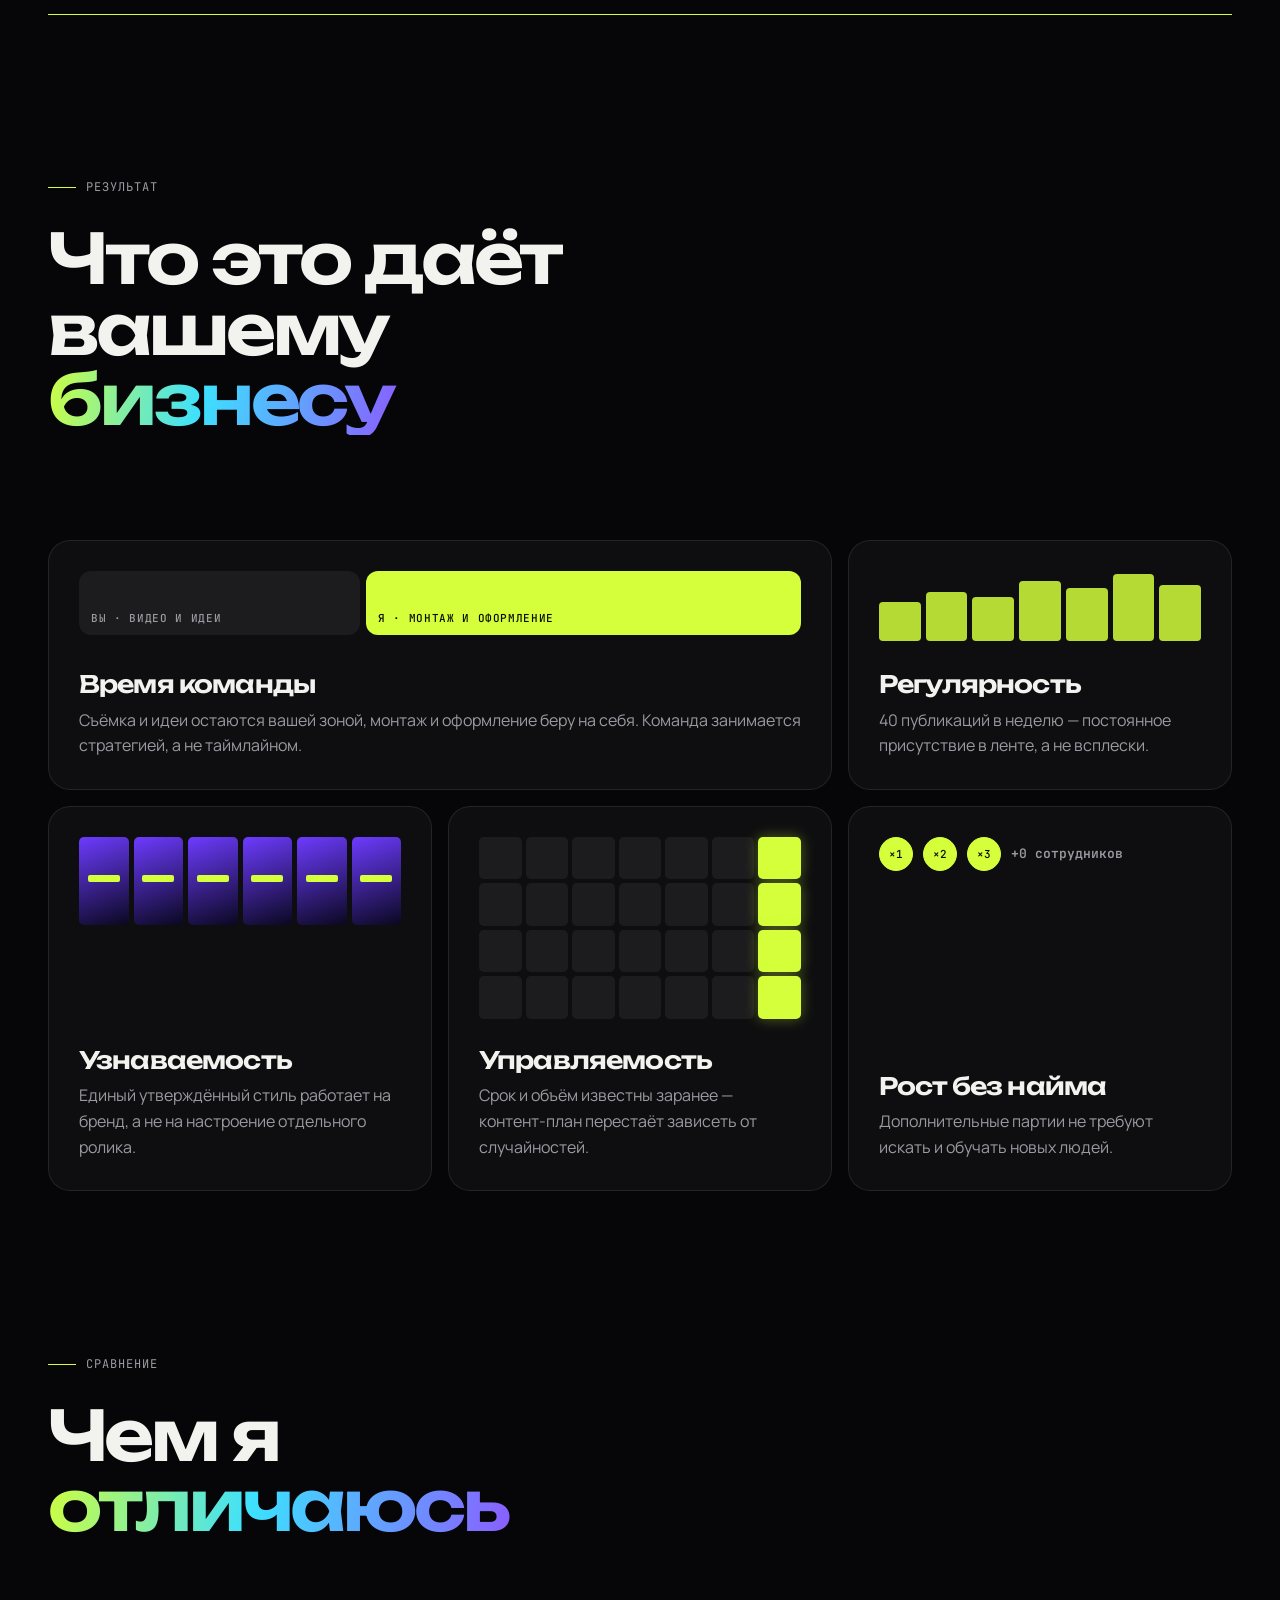
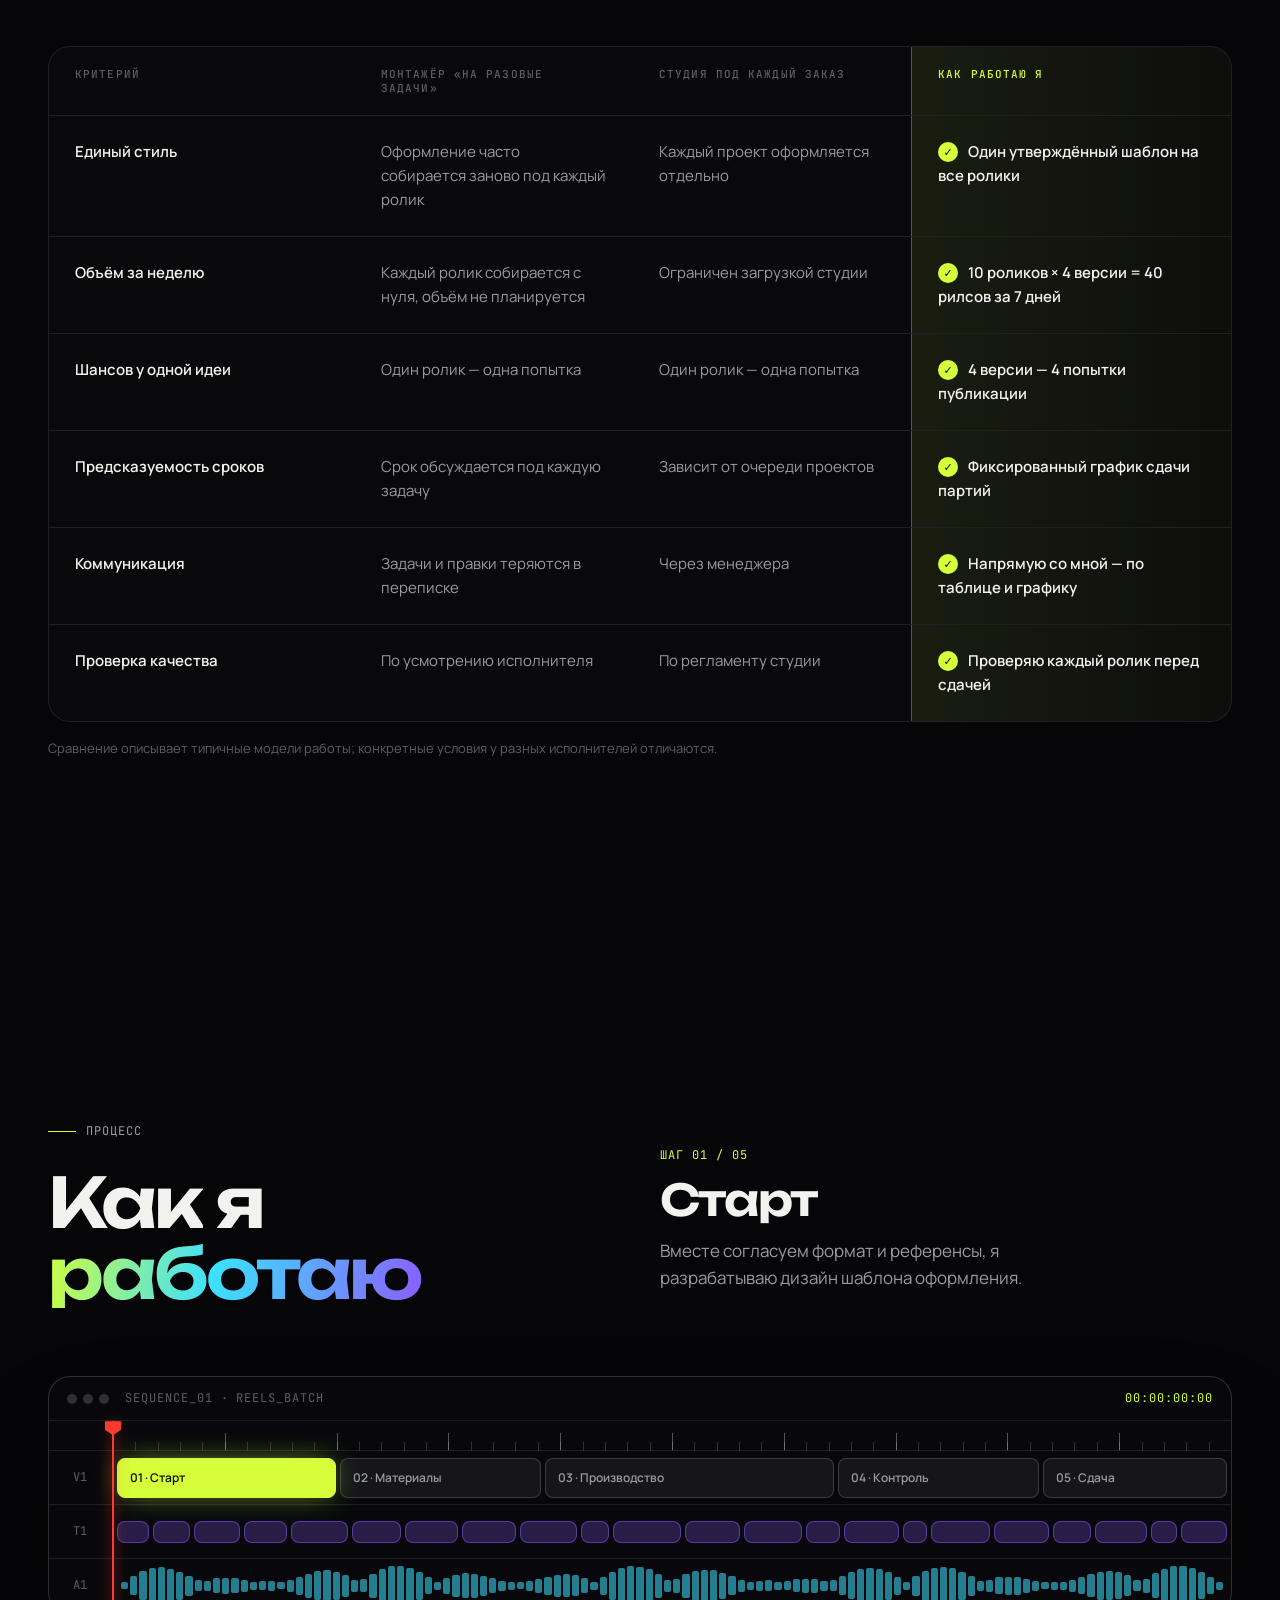
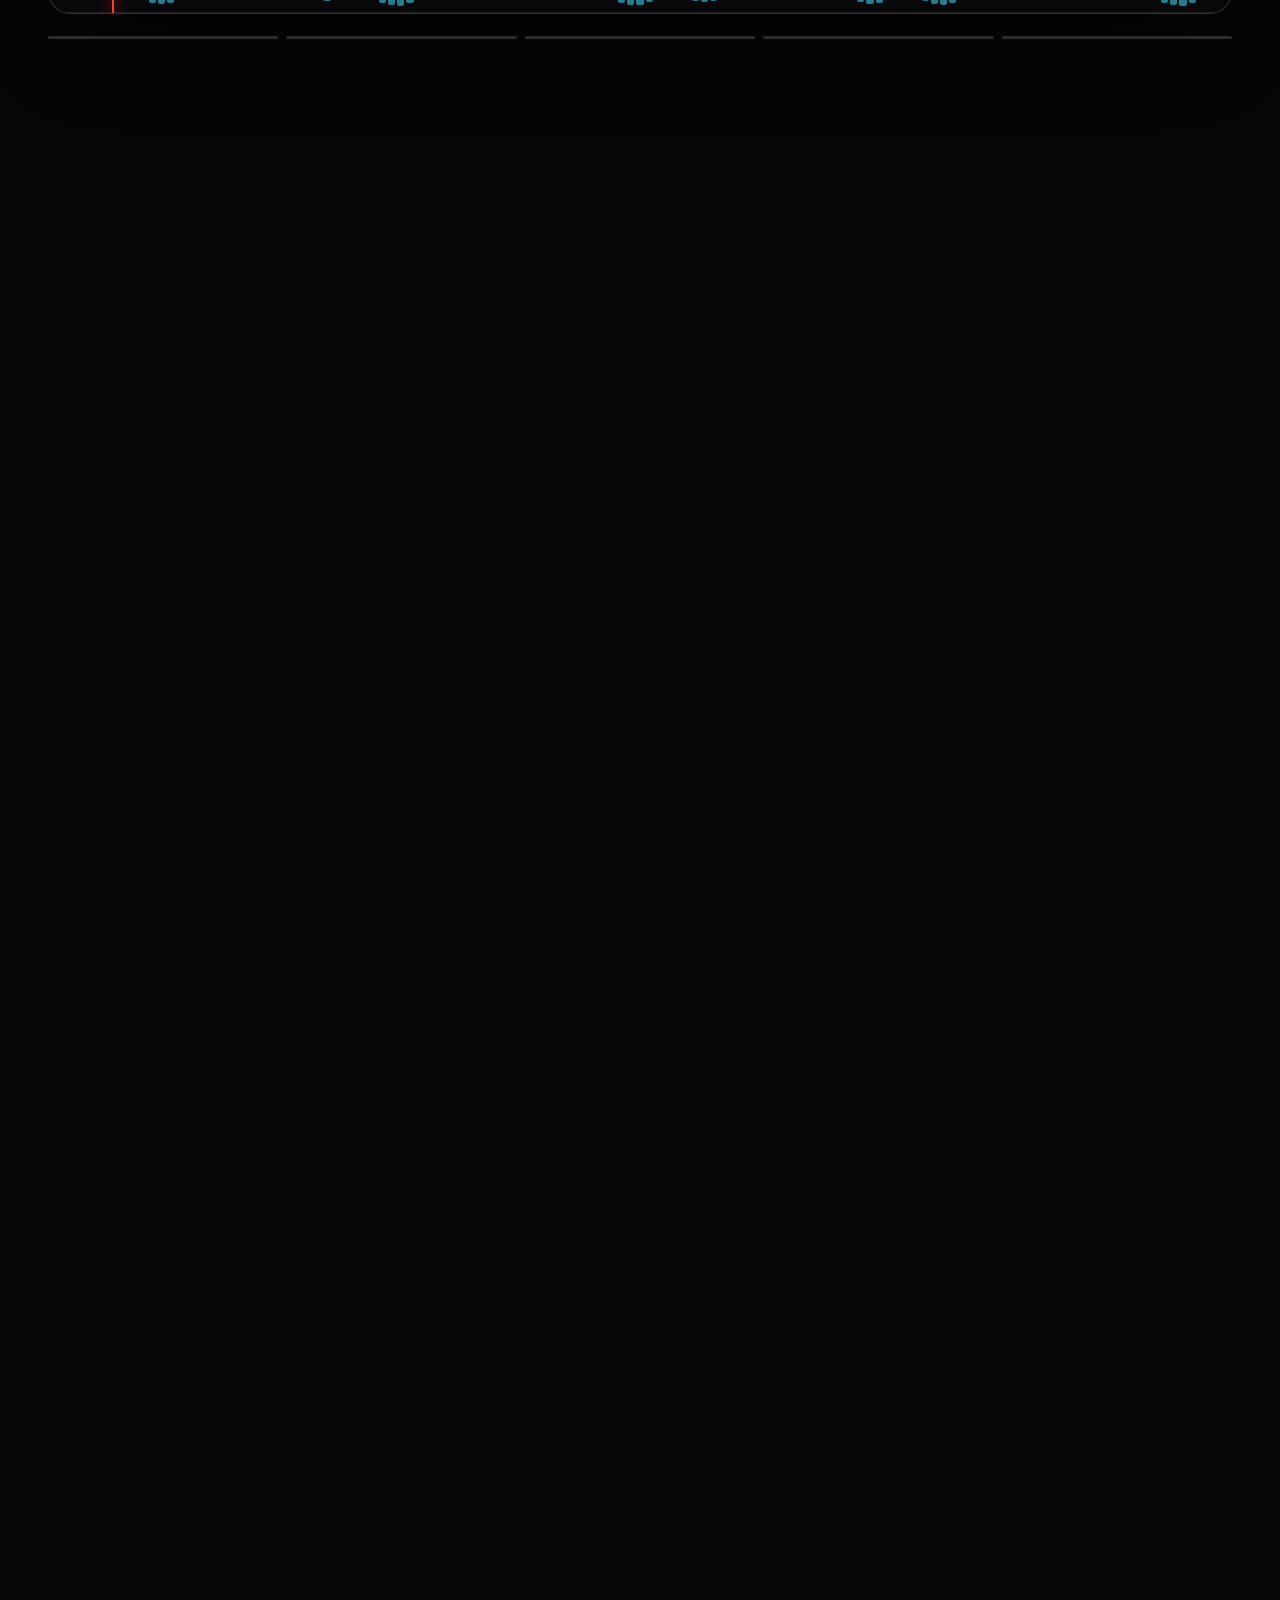
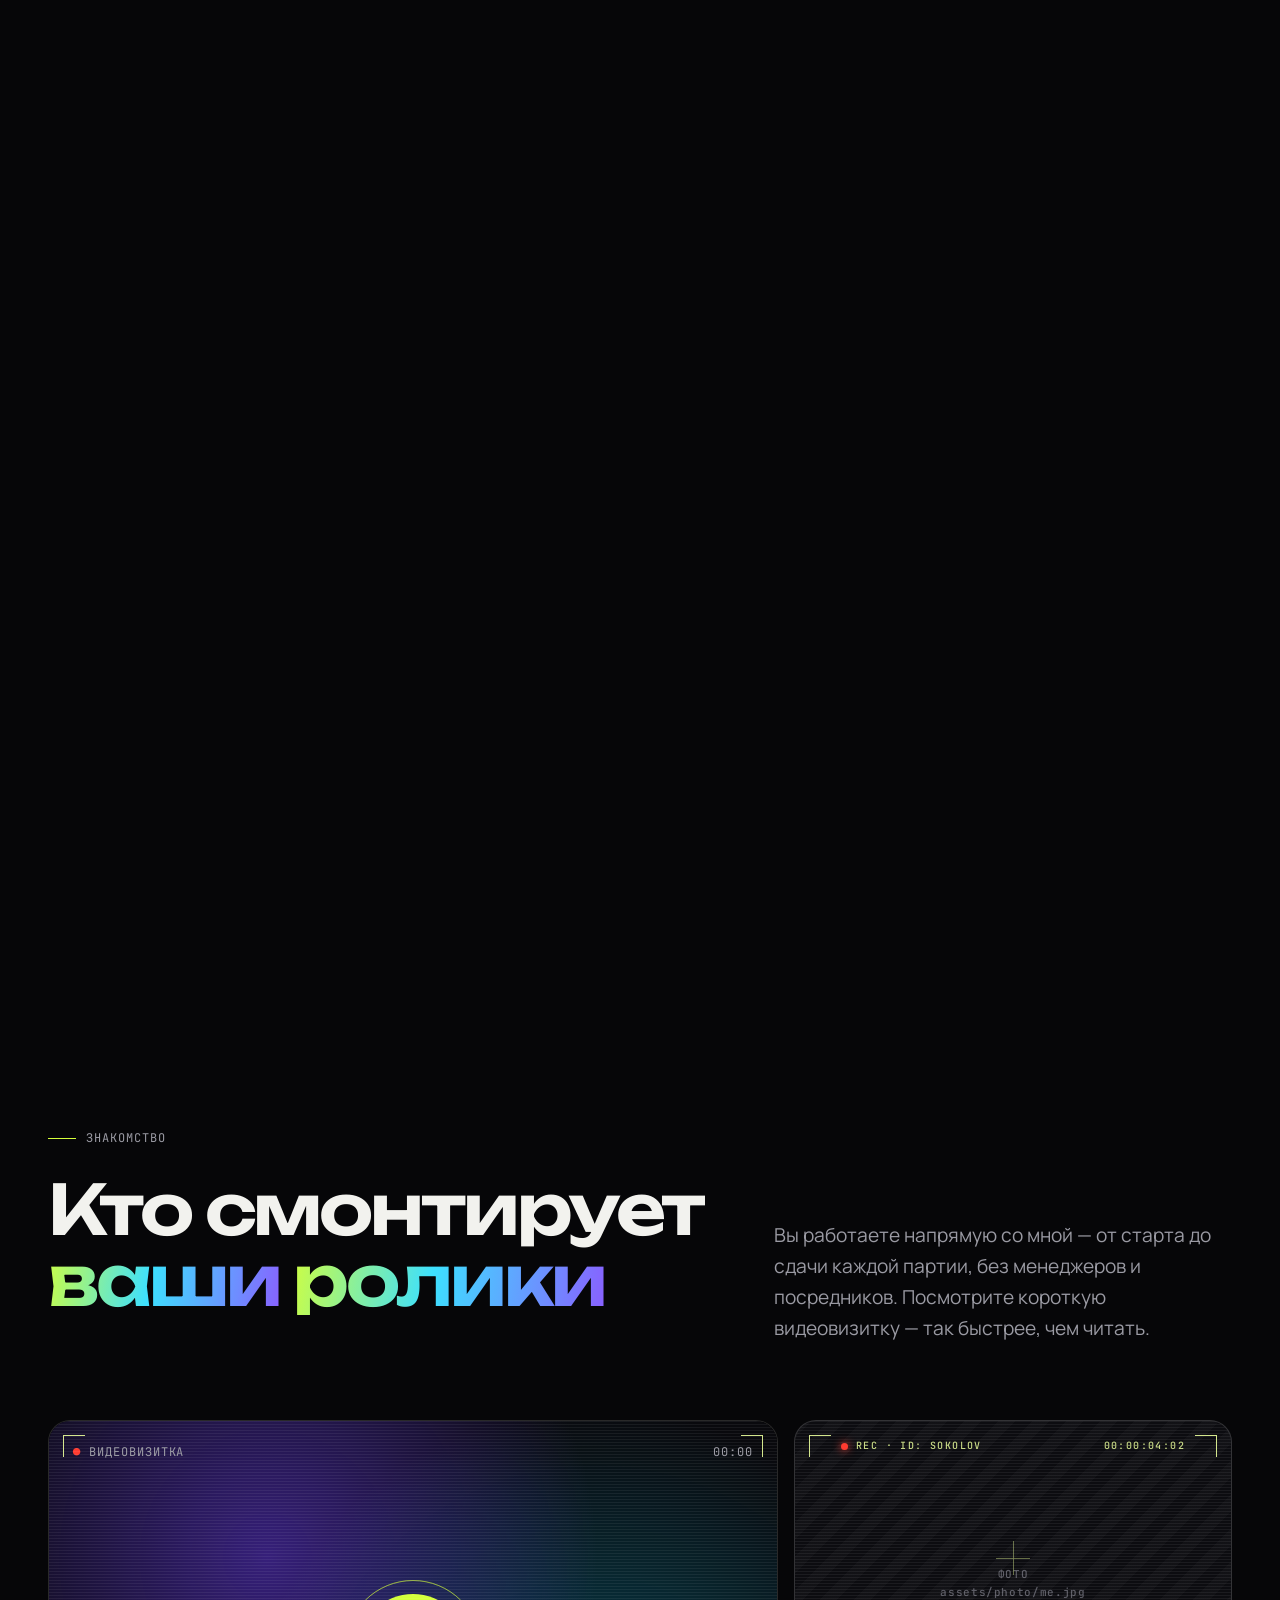
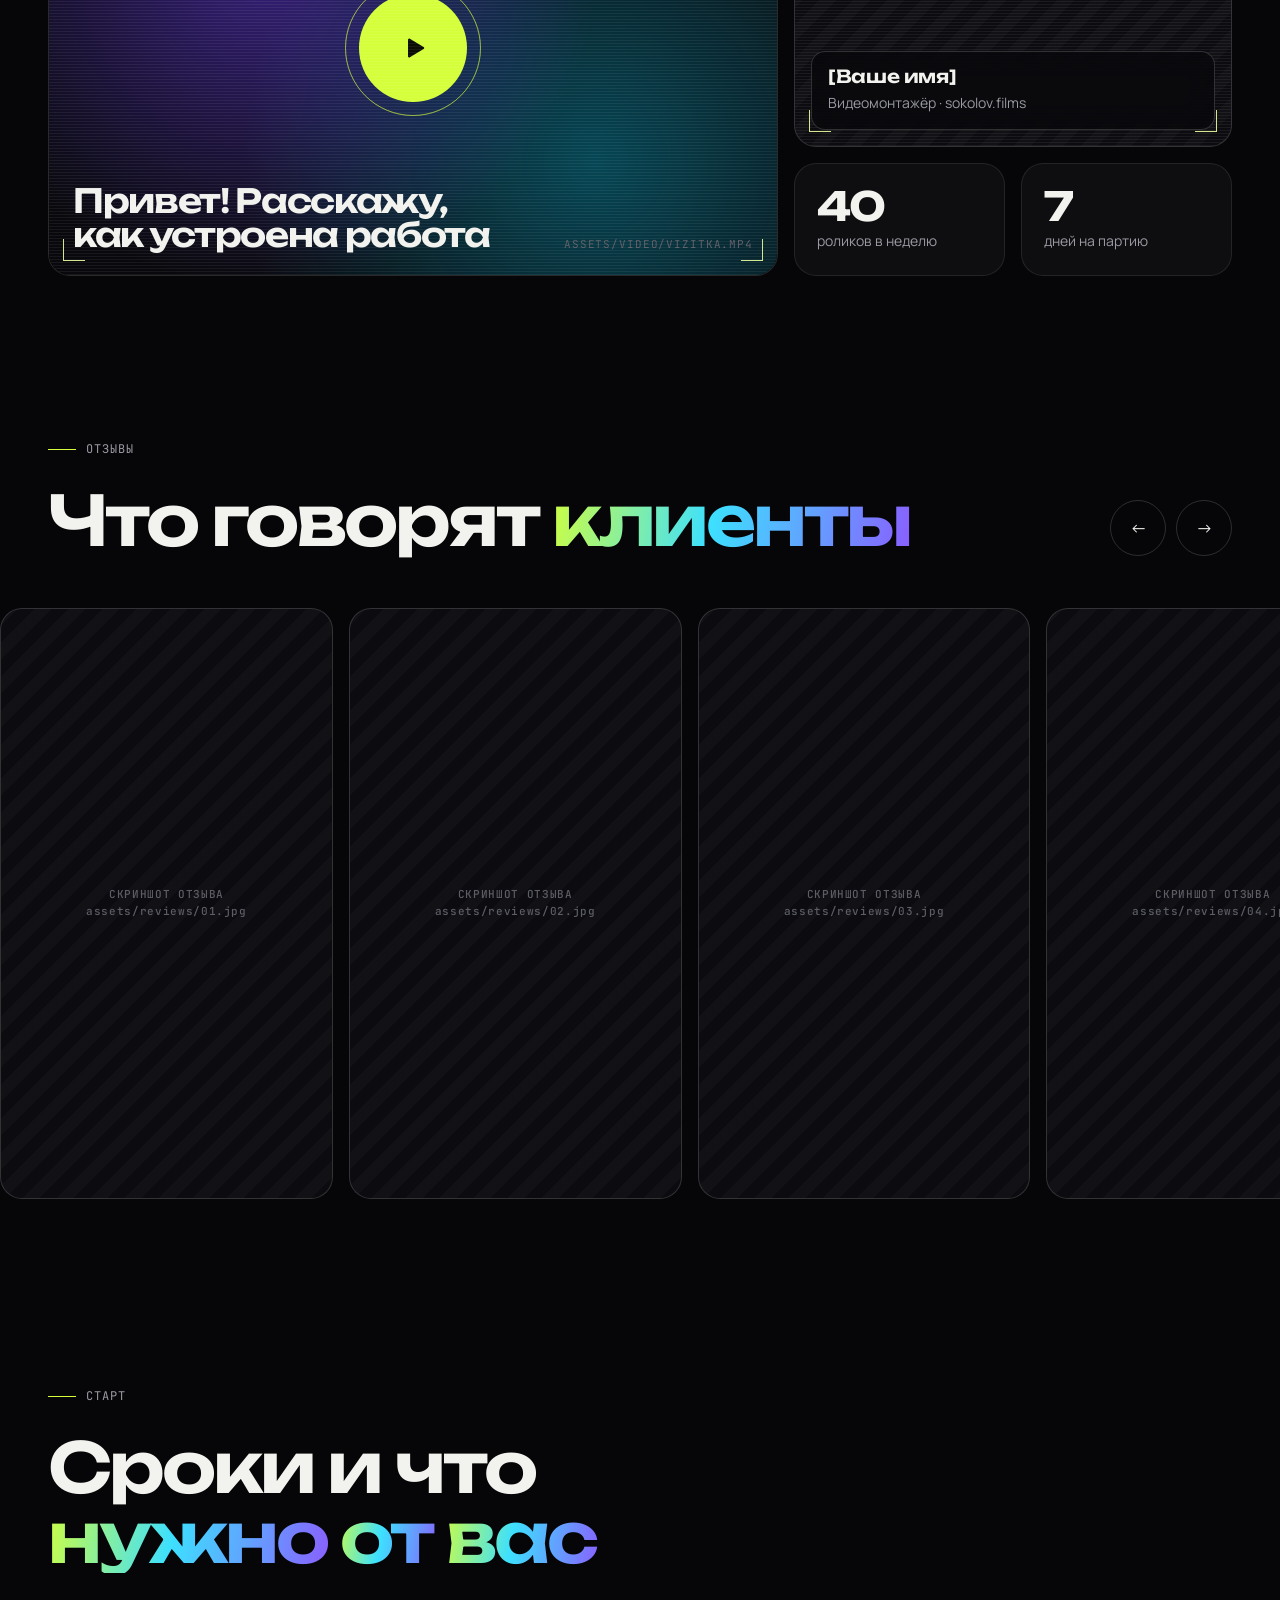
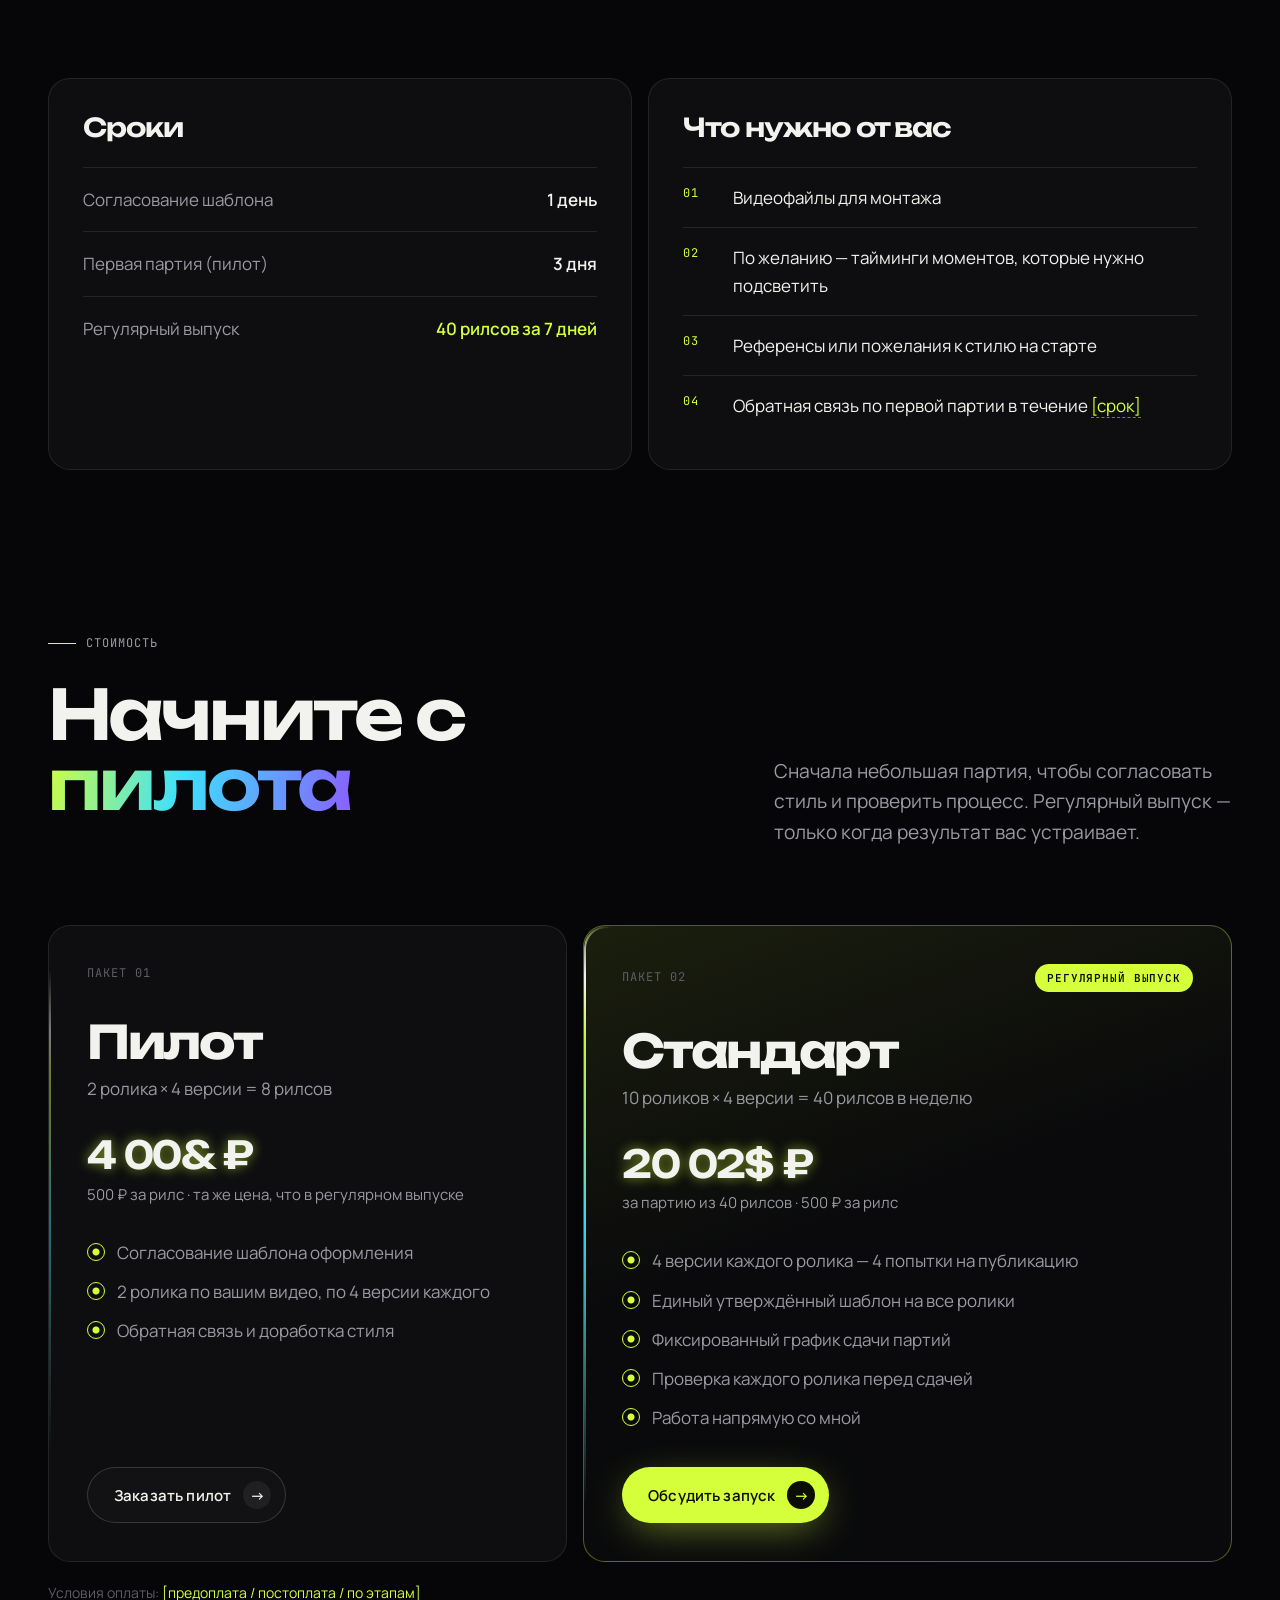
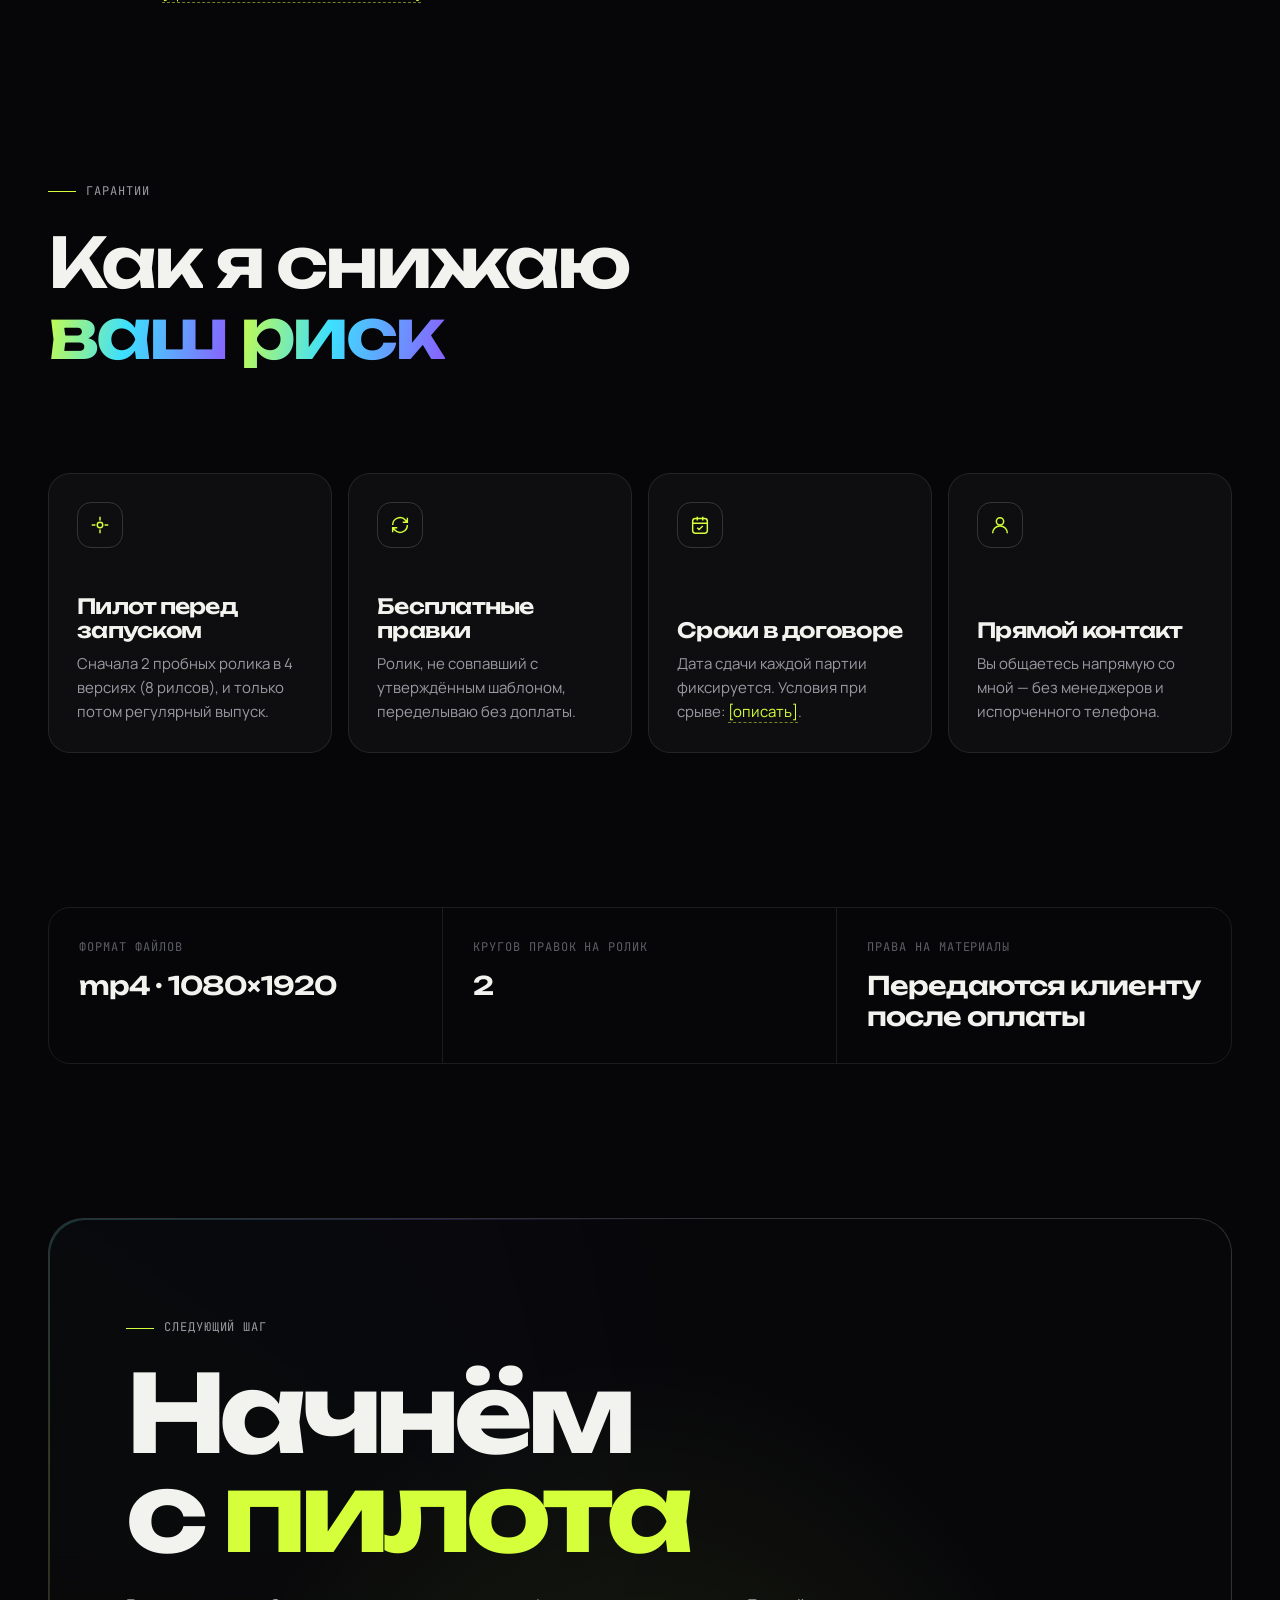
==== commit 7f585c3e: "Fix gradient words disappearing in Safari Safari does not paint a parent's background-clip:text grad" ====
--- a/index.html
+++ b/index.html
@@ -217,6 +217,11 @@
 .h1 .ln{display:block}
 .h1 .grad{background:var(--iris);background-size:200% 100%;-webkit-background-clip:text;background-clip:text;color:transparent;animation:iris 8s linear infinite}
 @keyframes iris{to{background-position:200% 0}}
+/* Safari не рисует градиент родителя сквозь слова, разбитые на span-ы:
+   после разбивки градиент переносится на каждое слово. */
+.split em,.split .grad,.split .res{background:none!important;animation:none!important}
+.split em .w>span,.split .grad .w>span,.split .res .w>span{padding:0 .08em;margin:0 -.08em;background:var(--iris);-webkit-background-clip:text;background-clip:text;color:transparent}
+.split .grad .w>span,.split .res .w>span{background-size:200% 100%;animation:iris 8s linear infinite}
 .h1 .thin{font-weight:300;color:var(--muted)}
 .hero p.lead{margin-bottom:38px}
 .hero-cta{display:flex;flex-wrap:wrap;gap:12px}
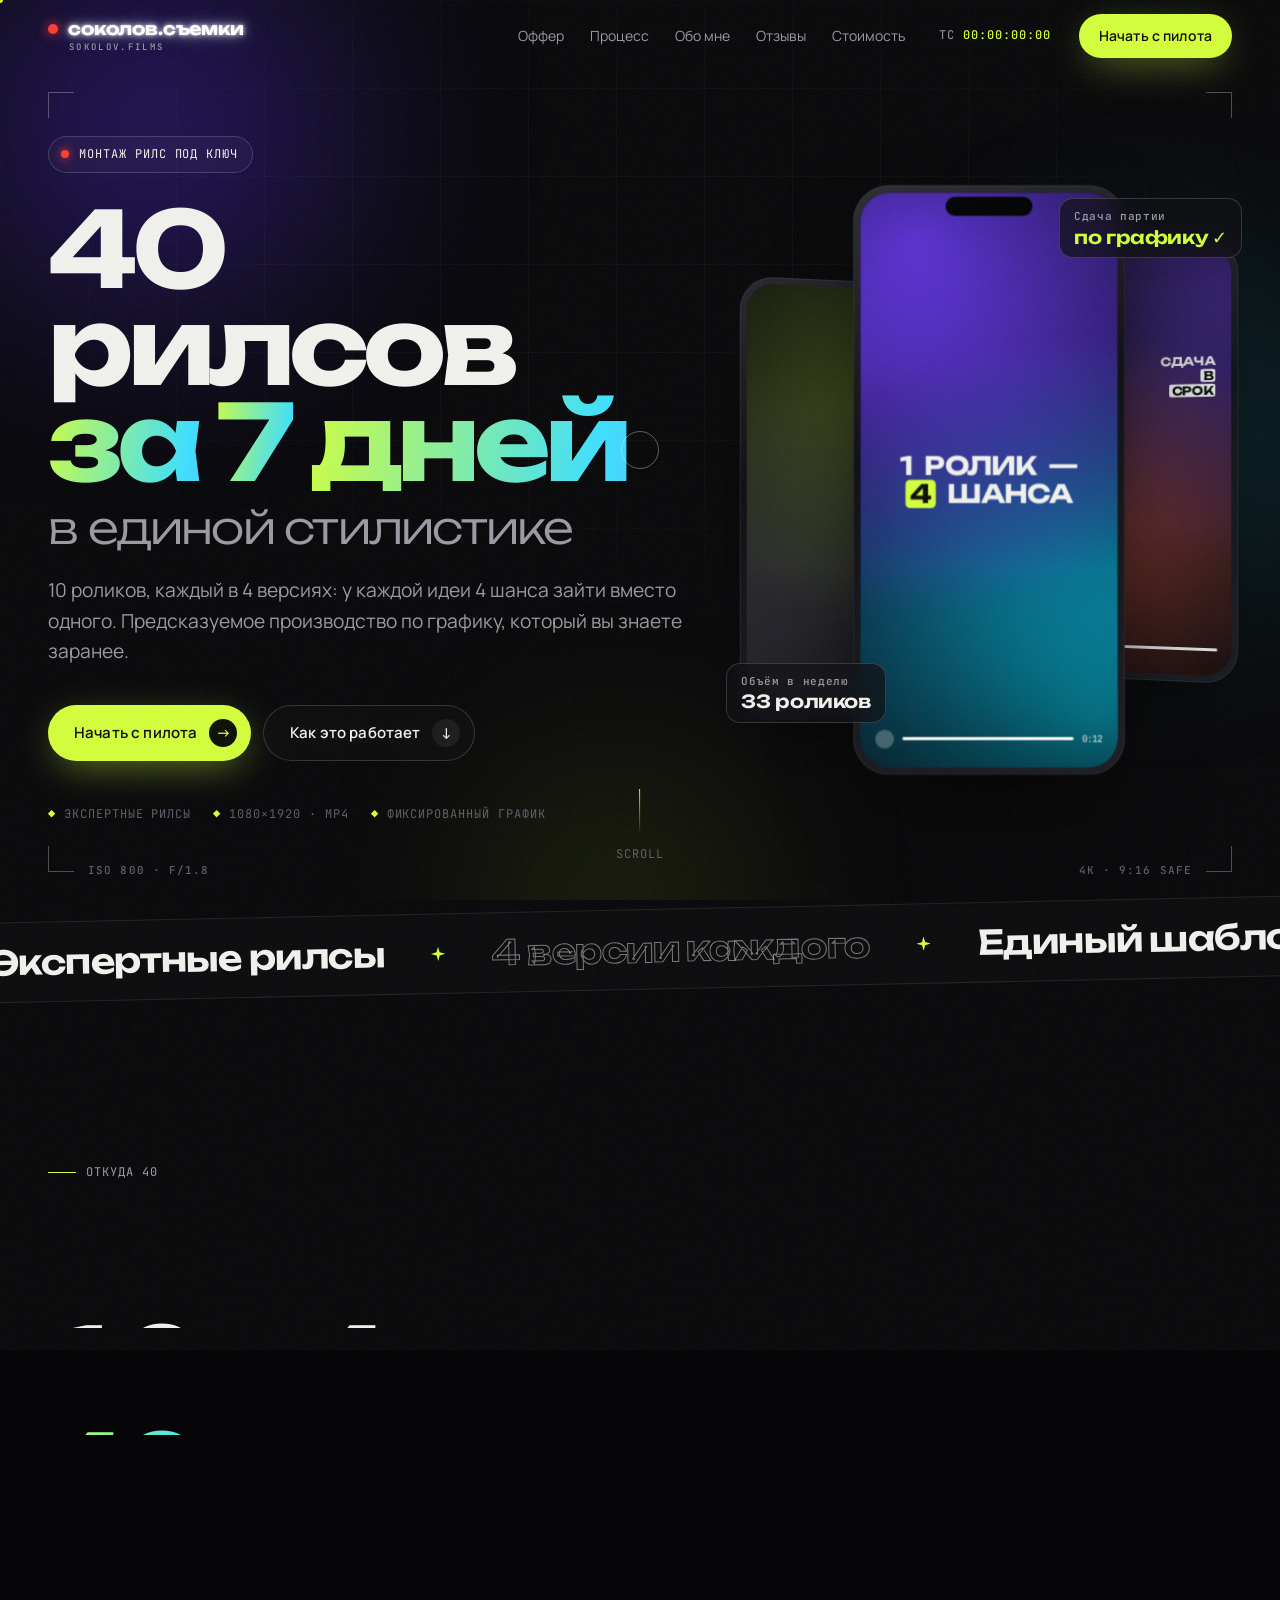
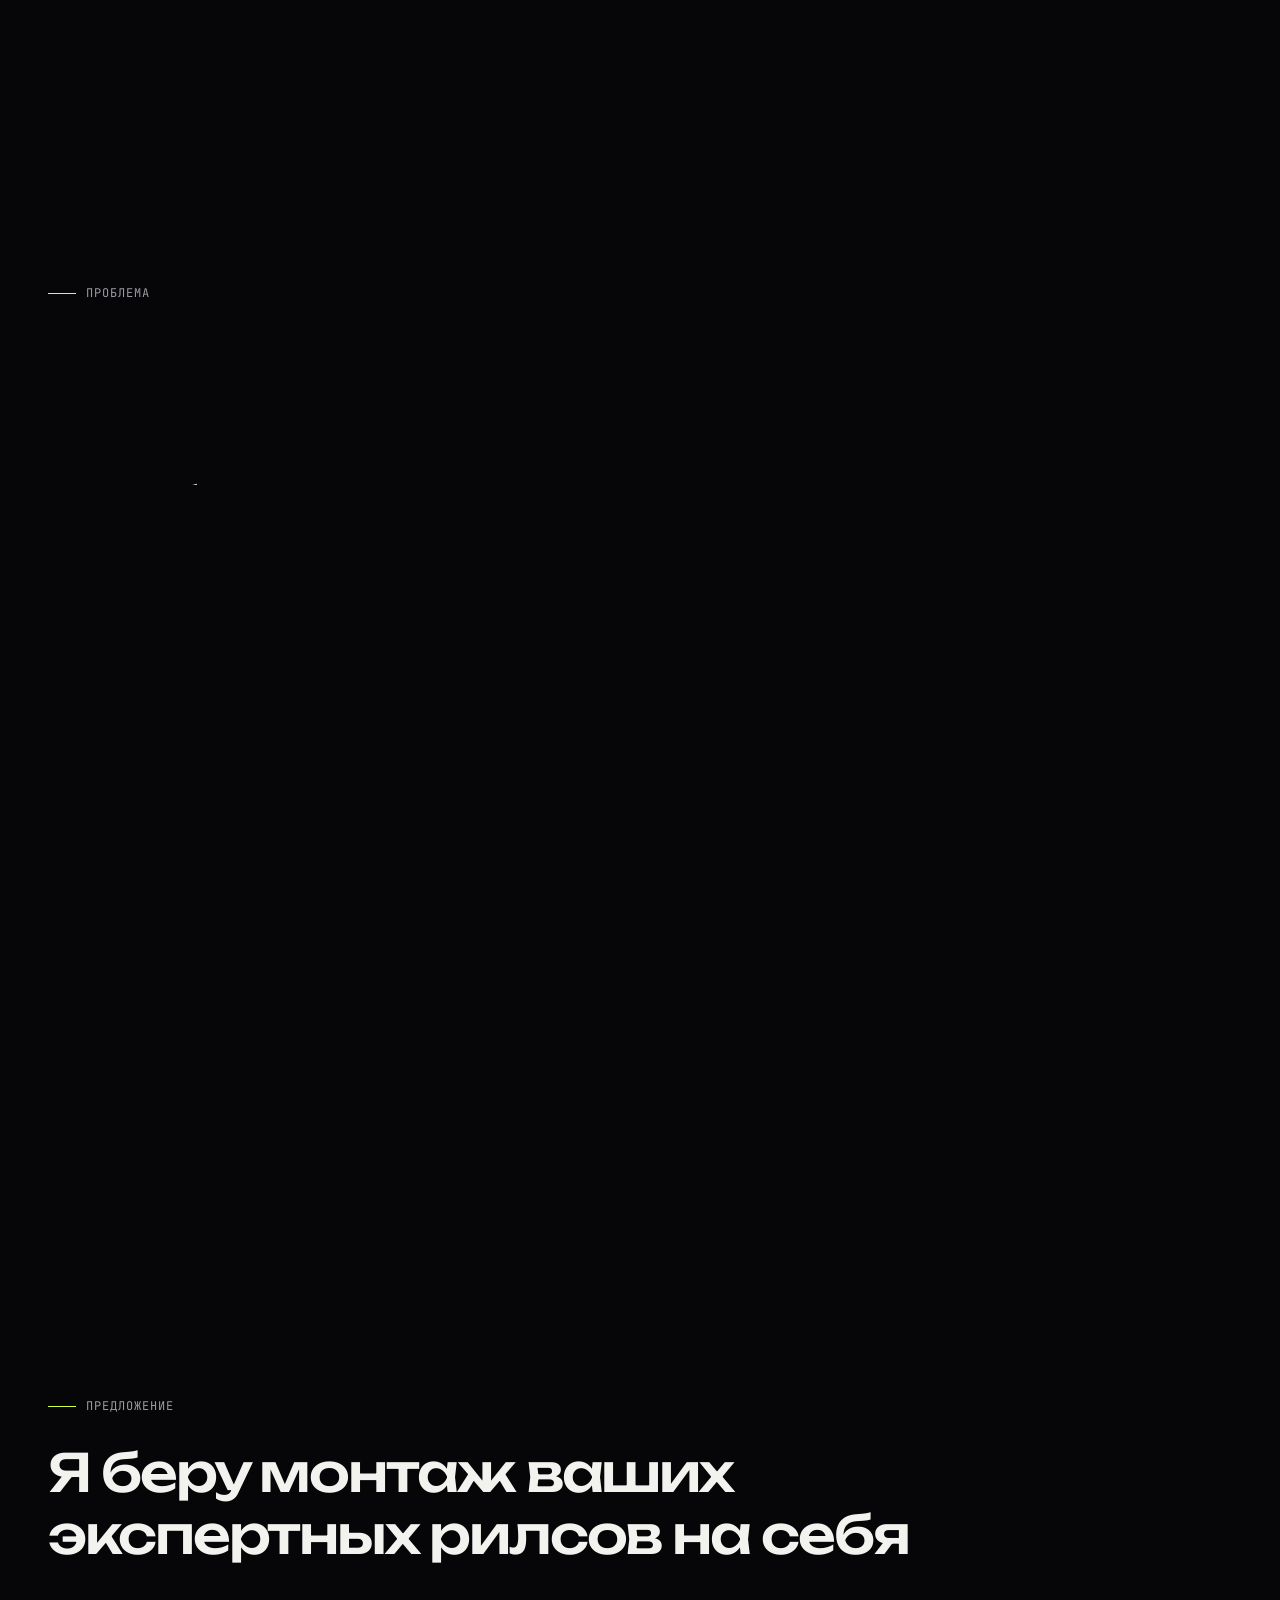
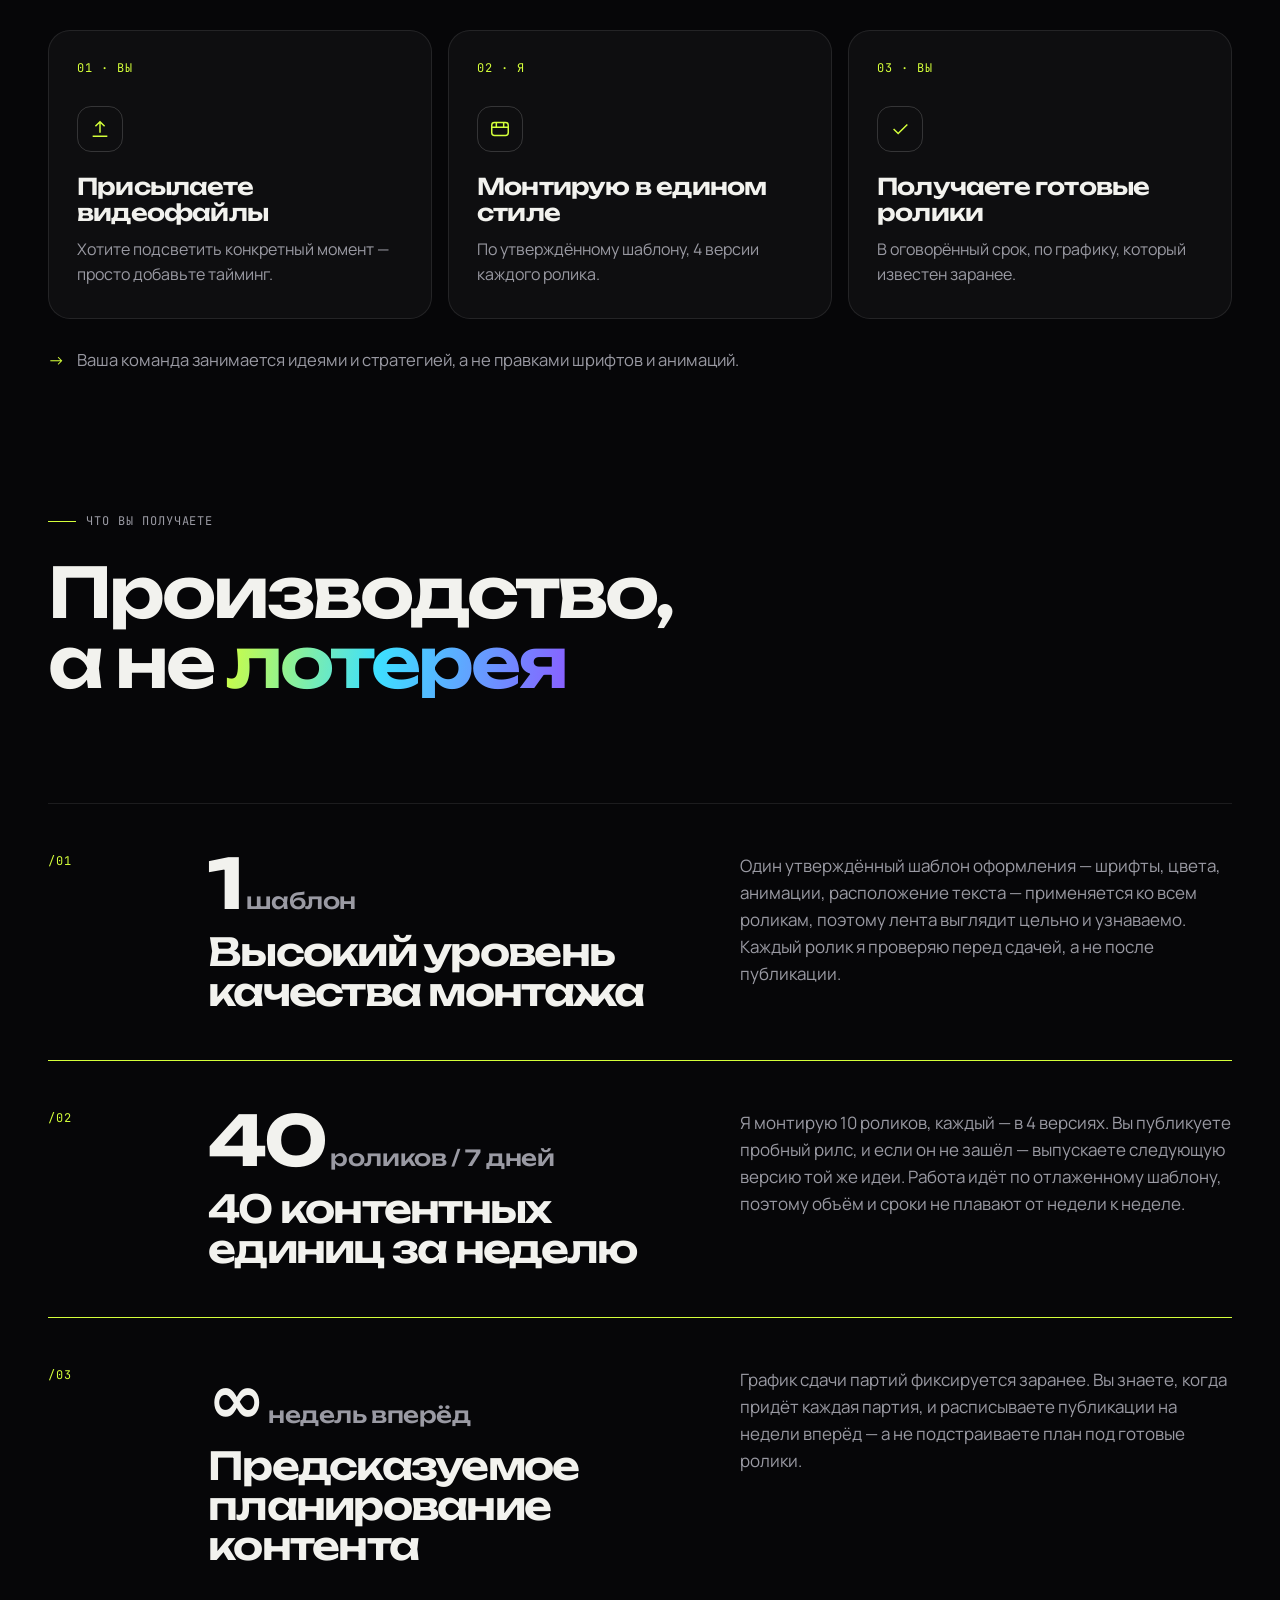
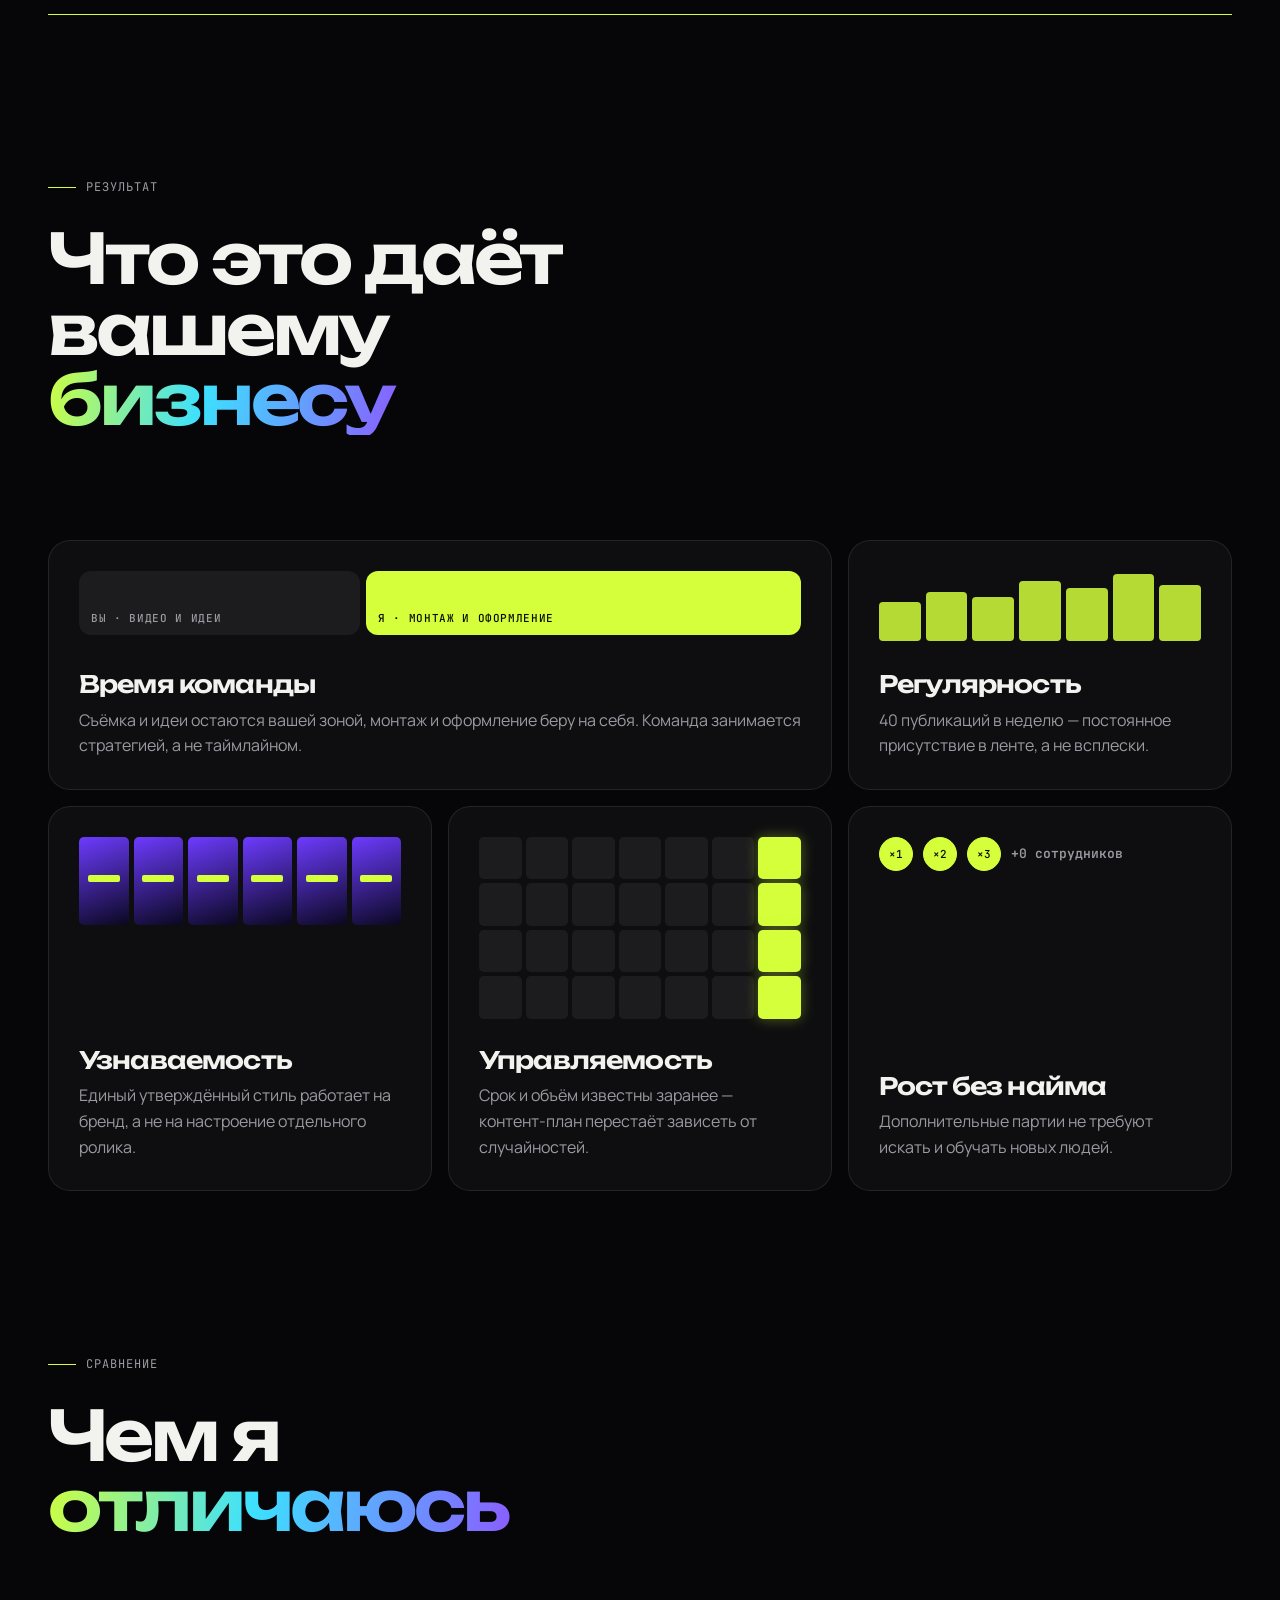
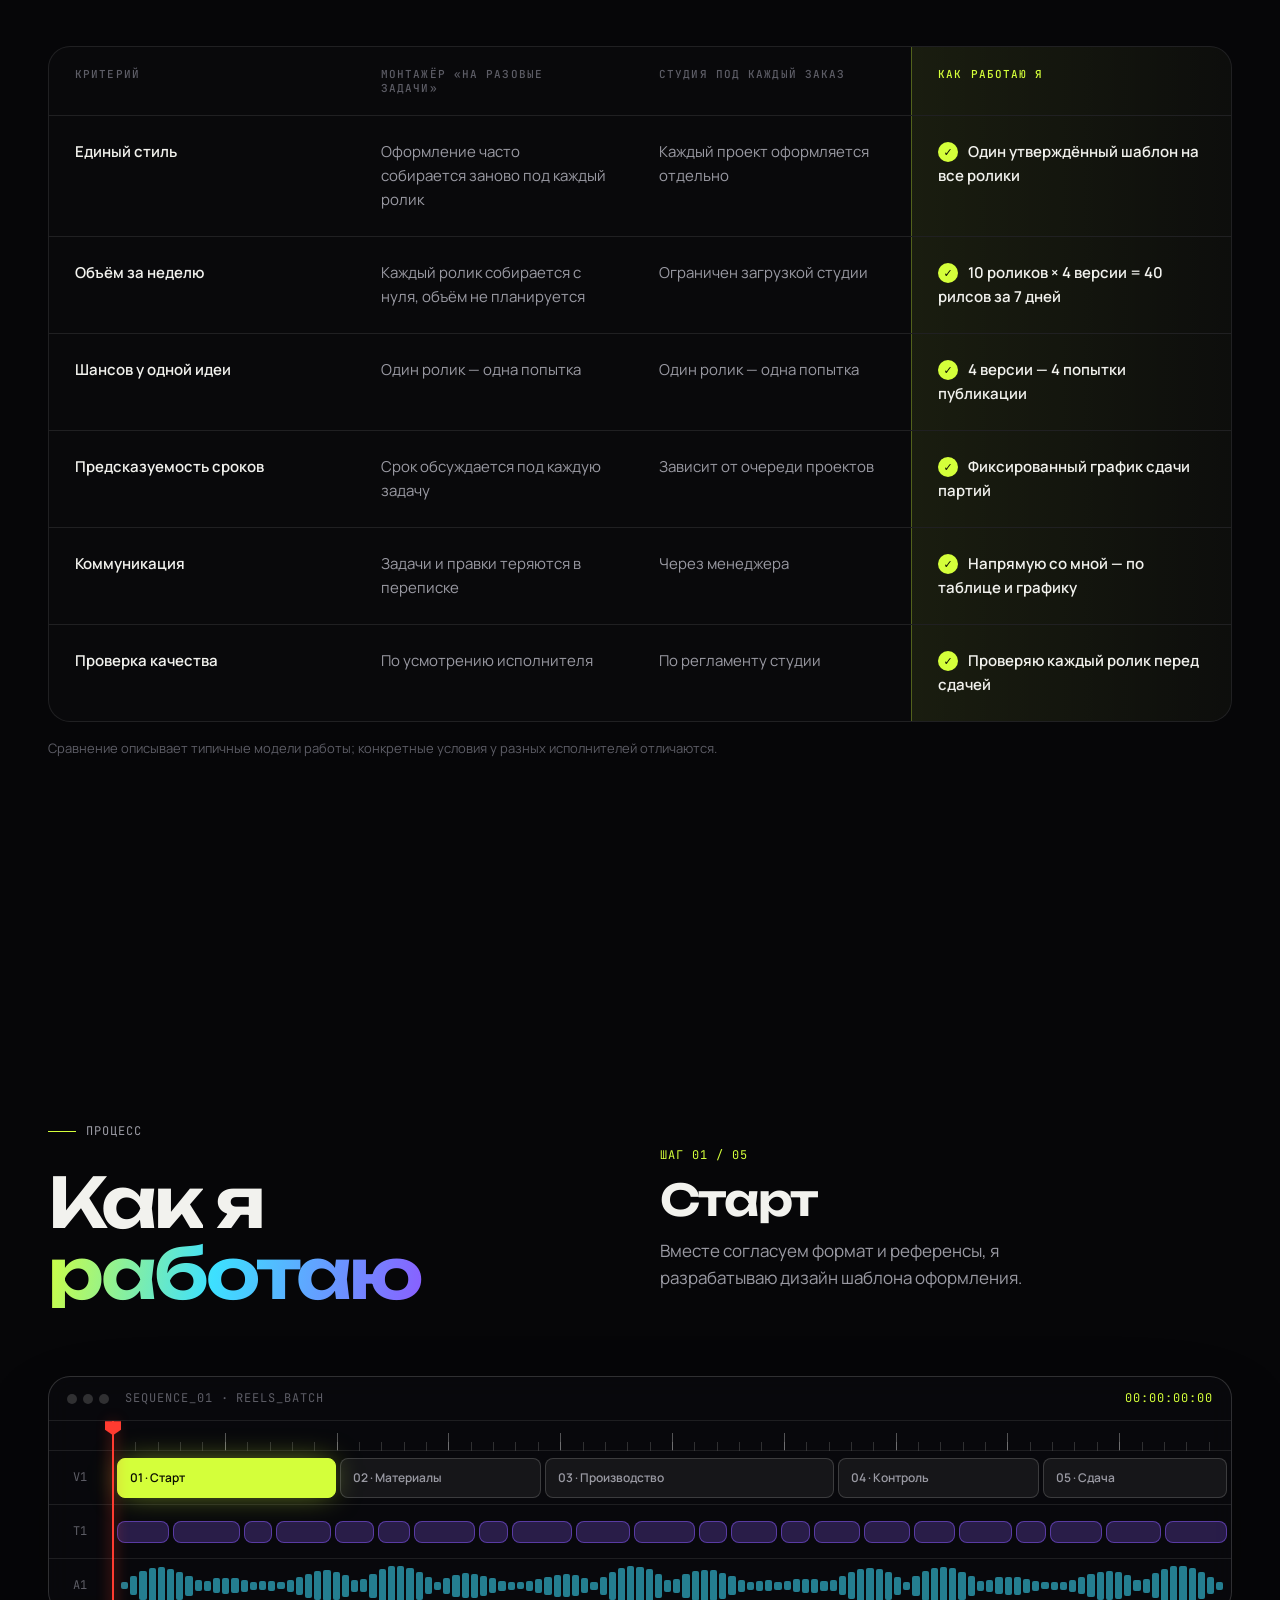
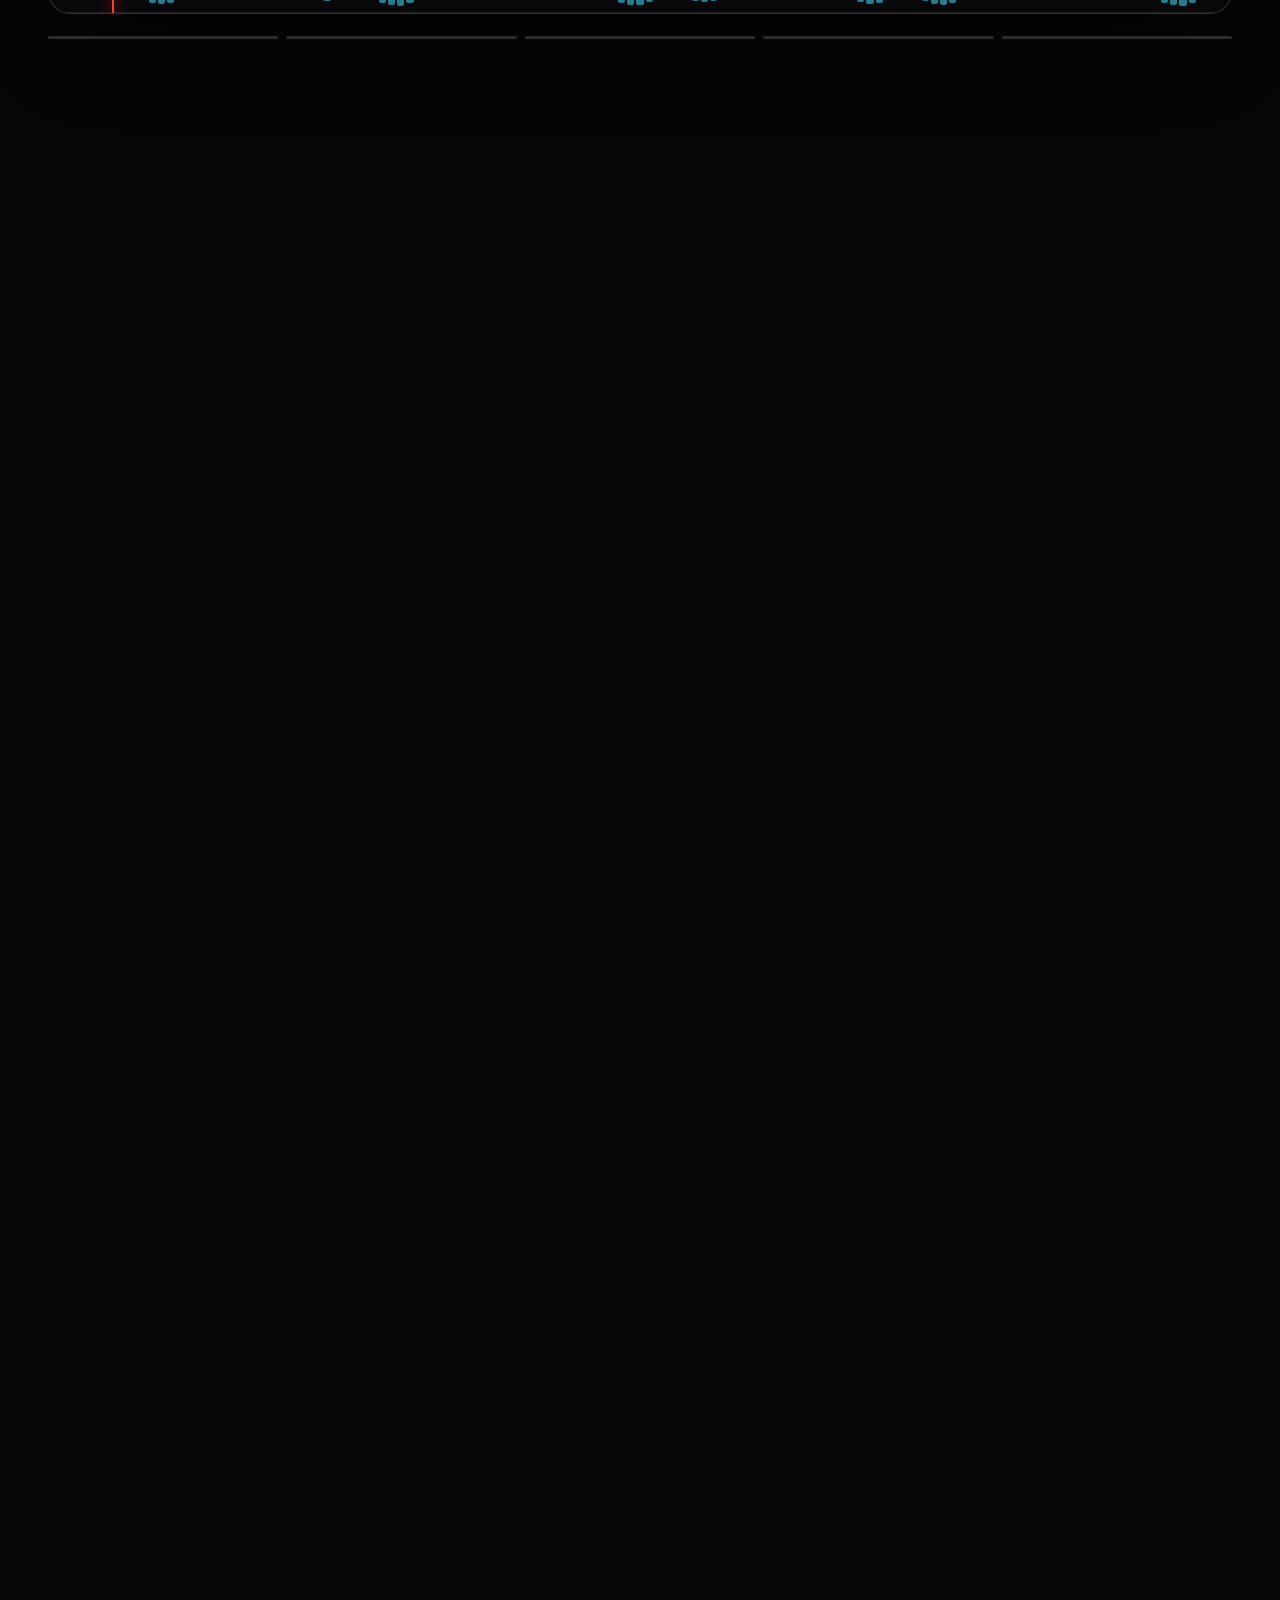
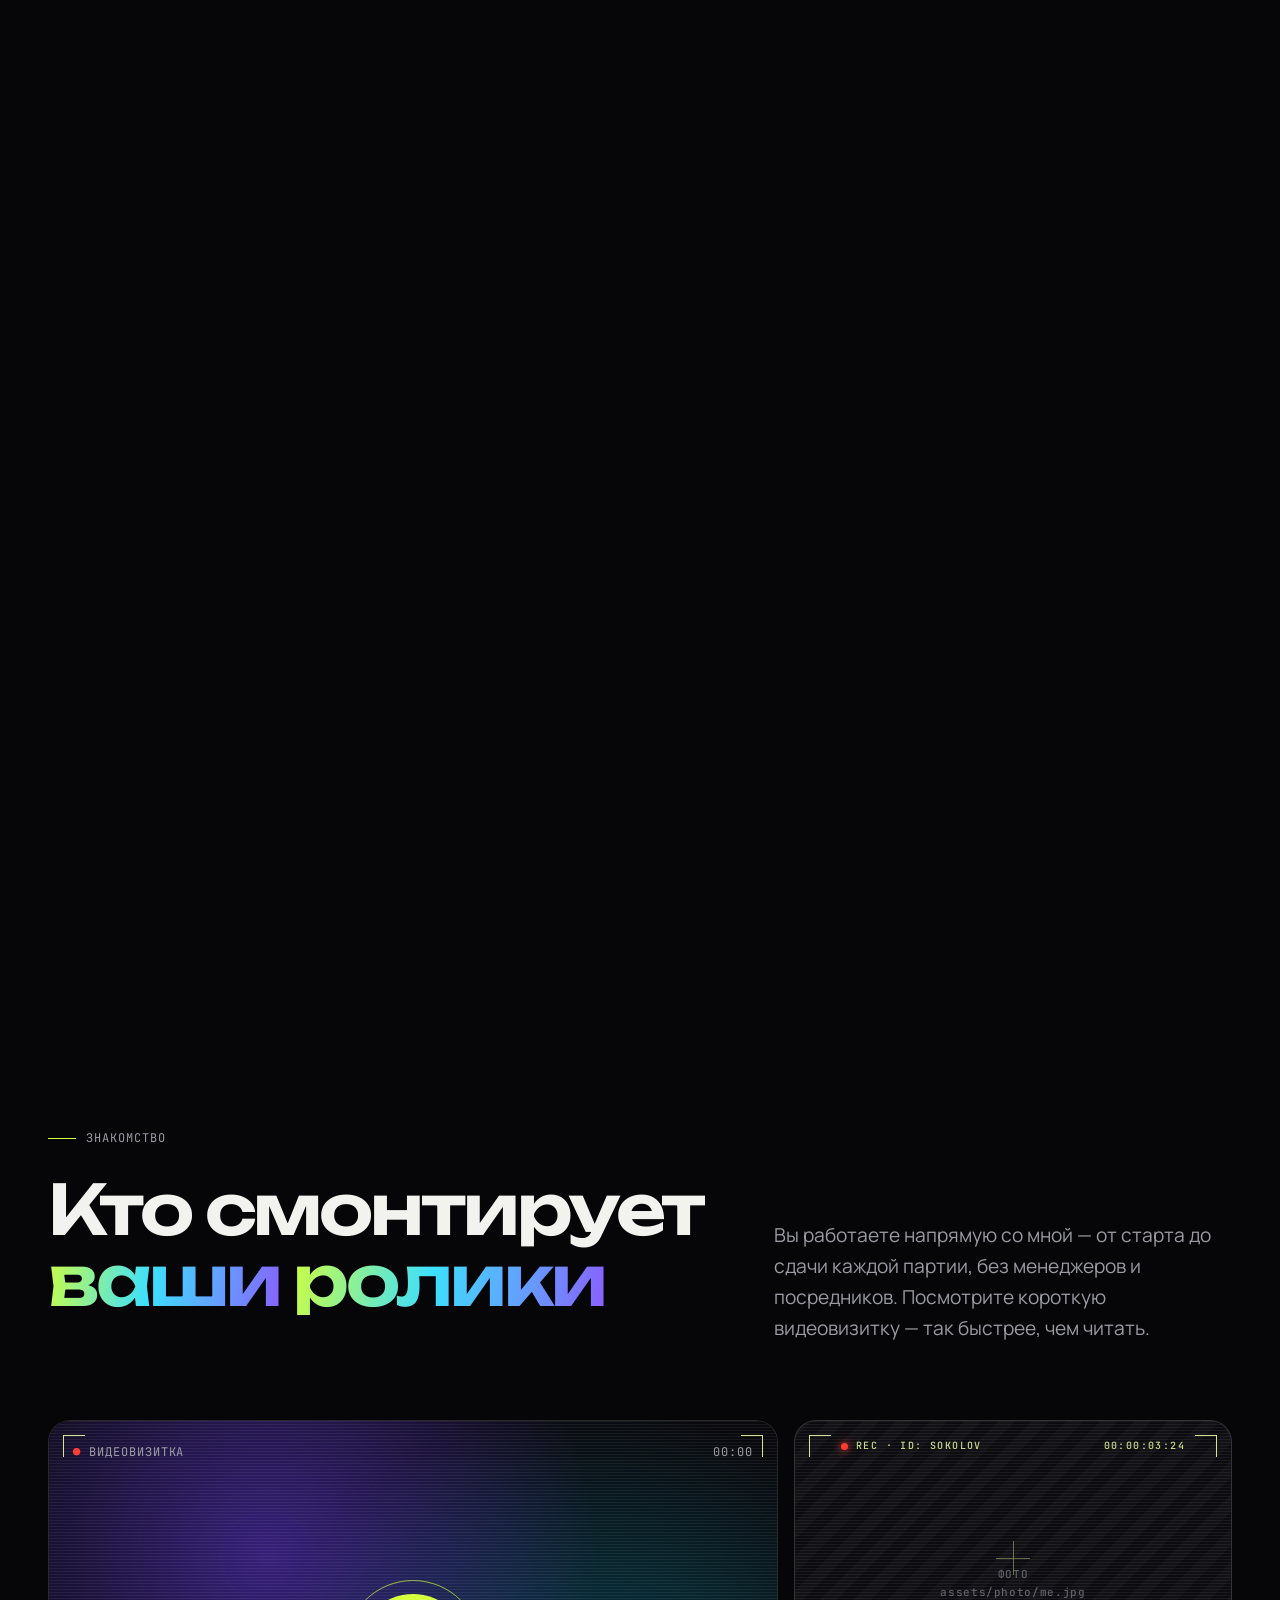
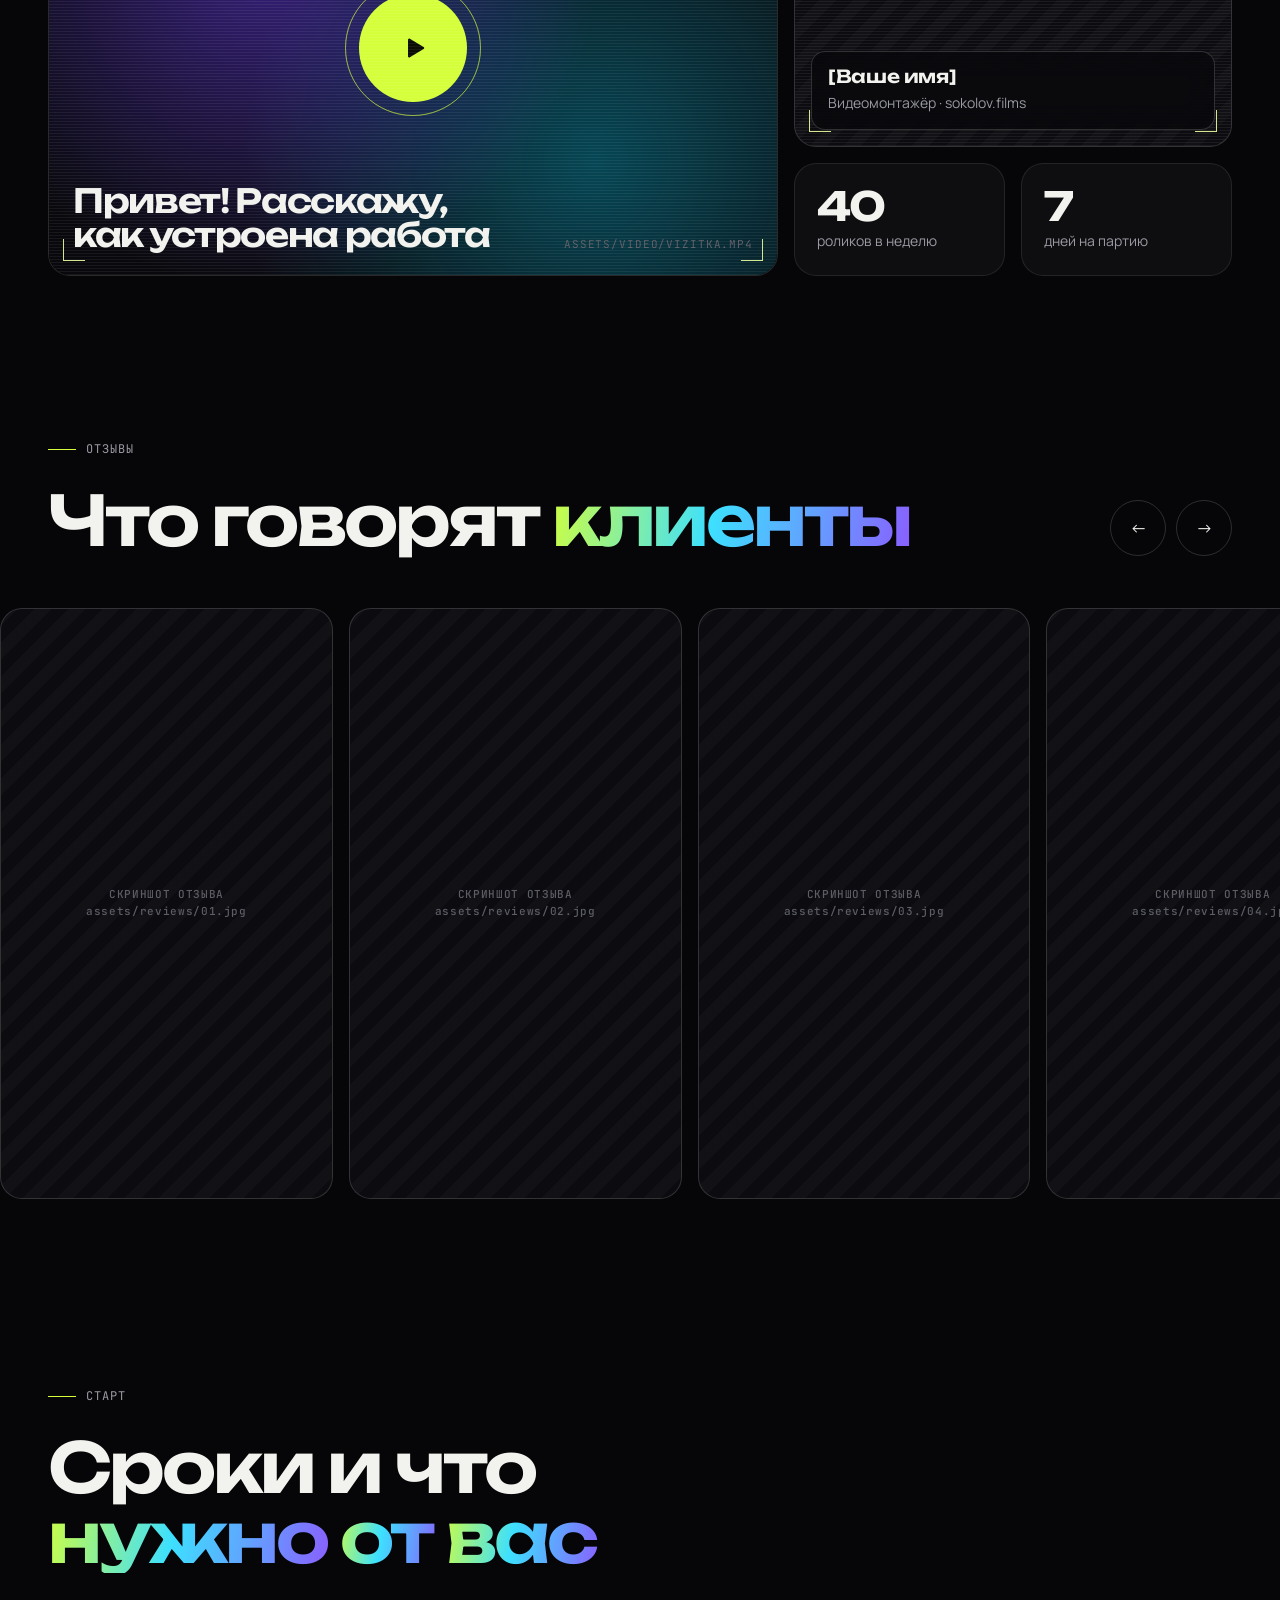
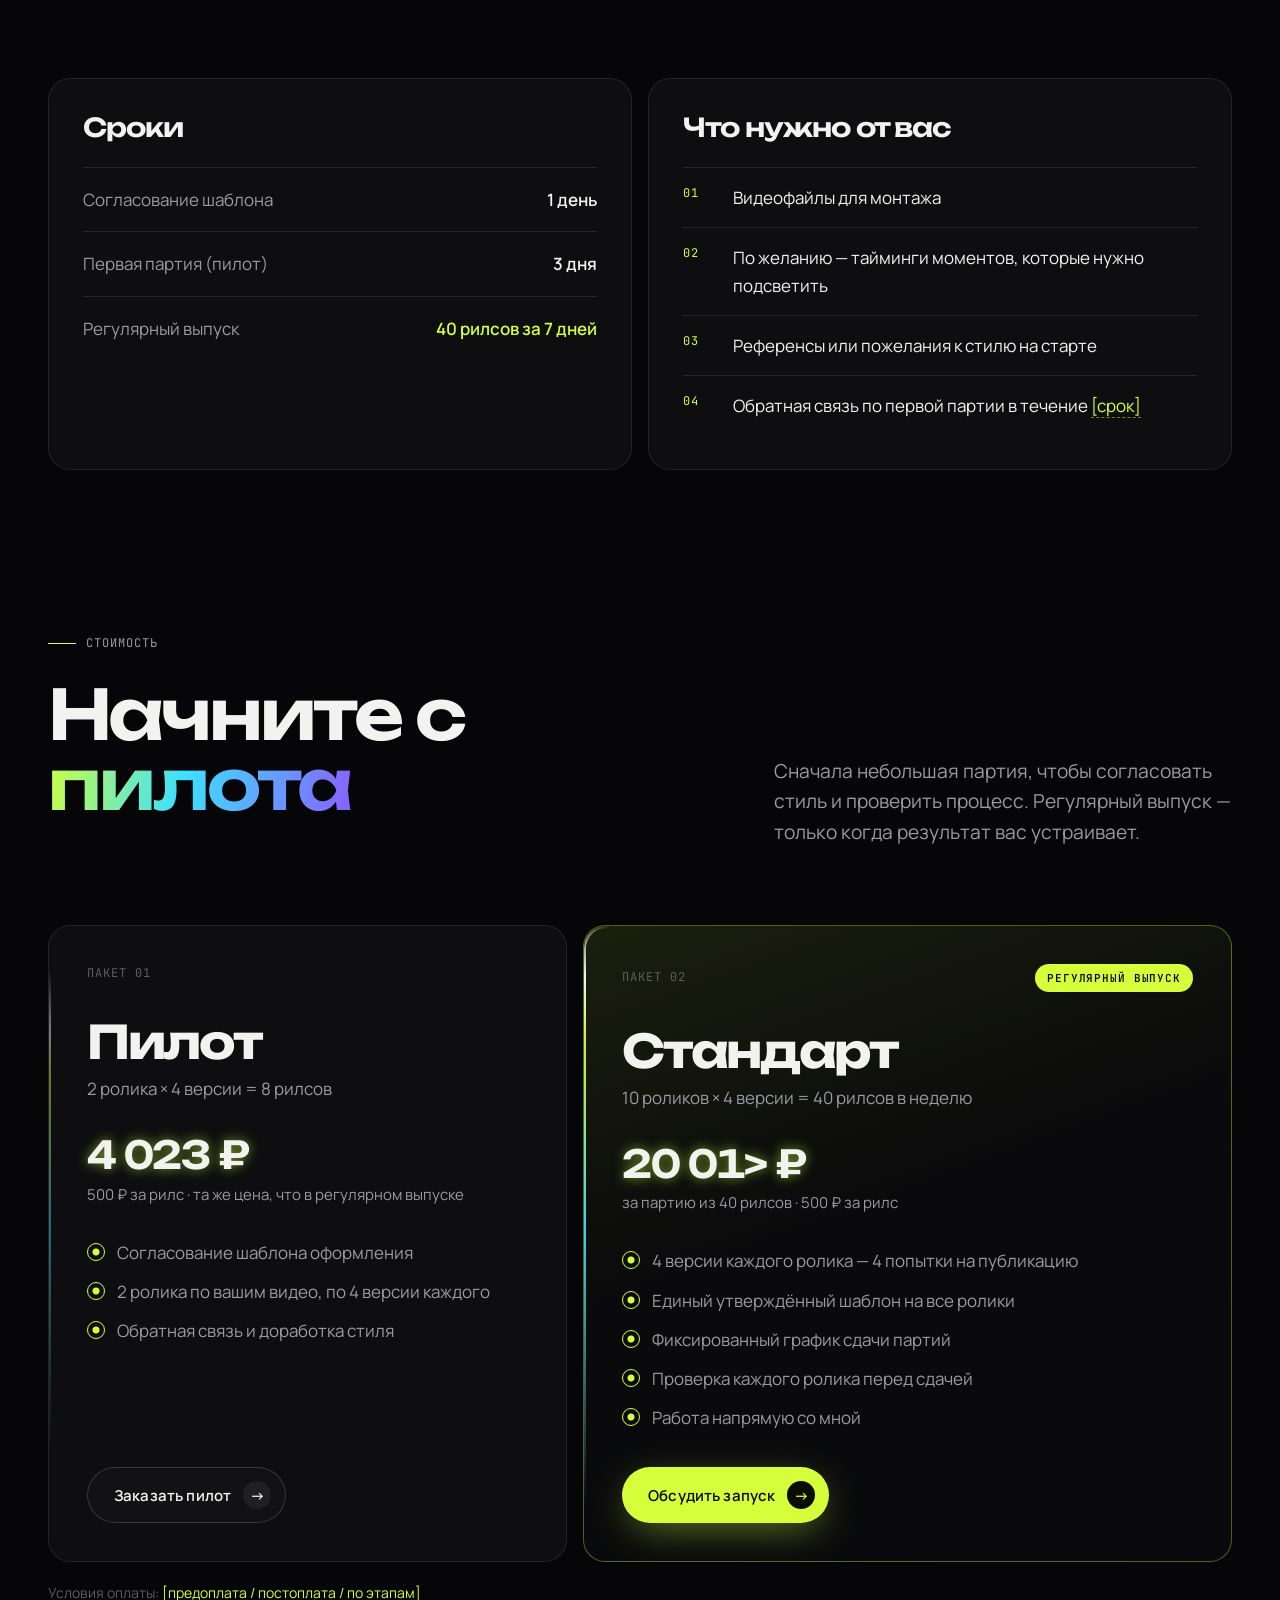
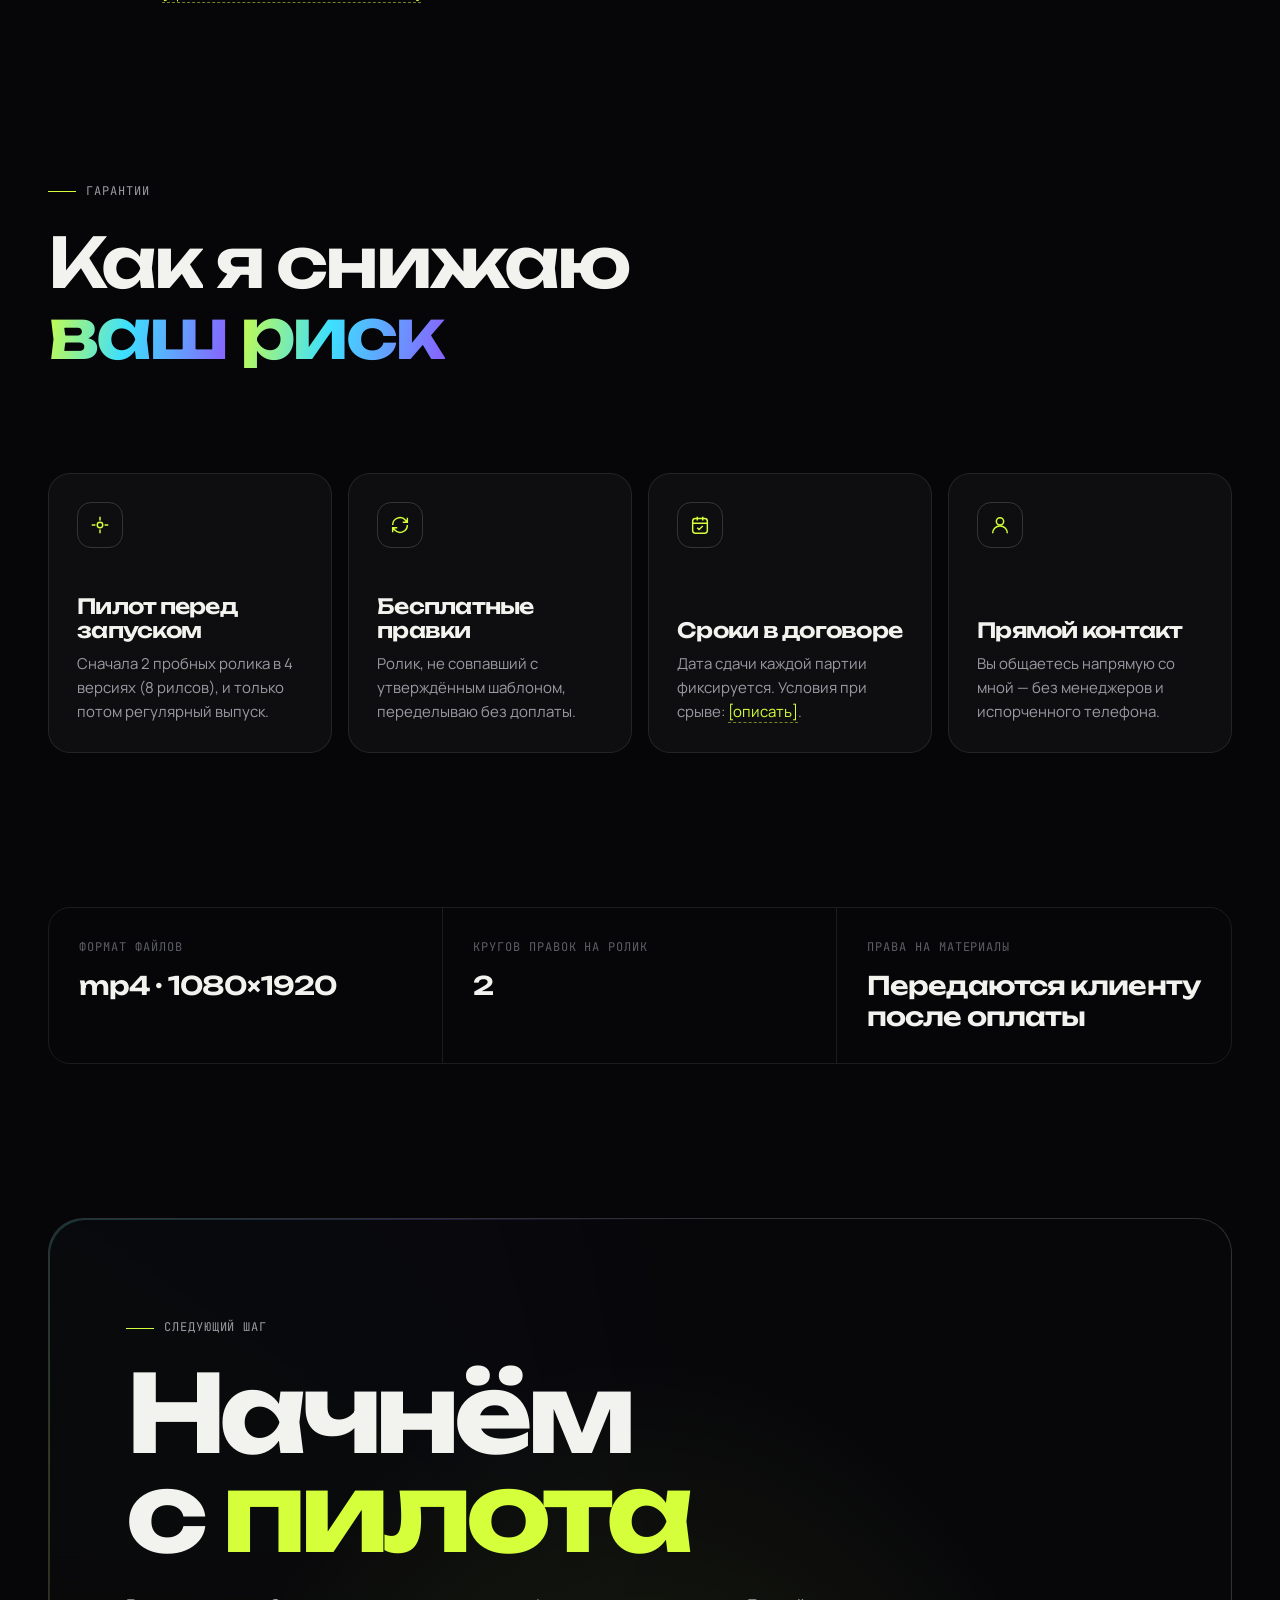
==== commit 5b4ab718: "Hide the effects selection panel All three effects stay on; only the temporary toggle panel is remov" ====
--- a/index.html
+++ b/index.html
@@ -1472,7 +1472,7 @@
      SHOW_FX_PANEL = false уберёт панель выбора со страницы.
      ========================================================= */
   const FX = { decrypt: true, beam: true, hud: true };
-  const SHOW_FX_PANEL = true;
+  const SHOW_FX_PANEL = false;
   const FX_NAMES = { decrypt: 'Расшифровка цифр', beam: 'Неон по рамке тарифов', hud: 'HUD на фото и видео' };
   const root = document.documentElement;
   const fxOn = k => root.classList.contains('fx-' + k);
